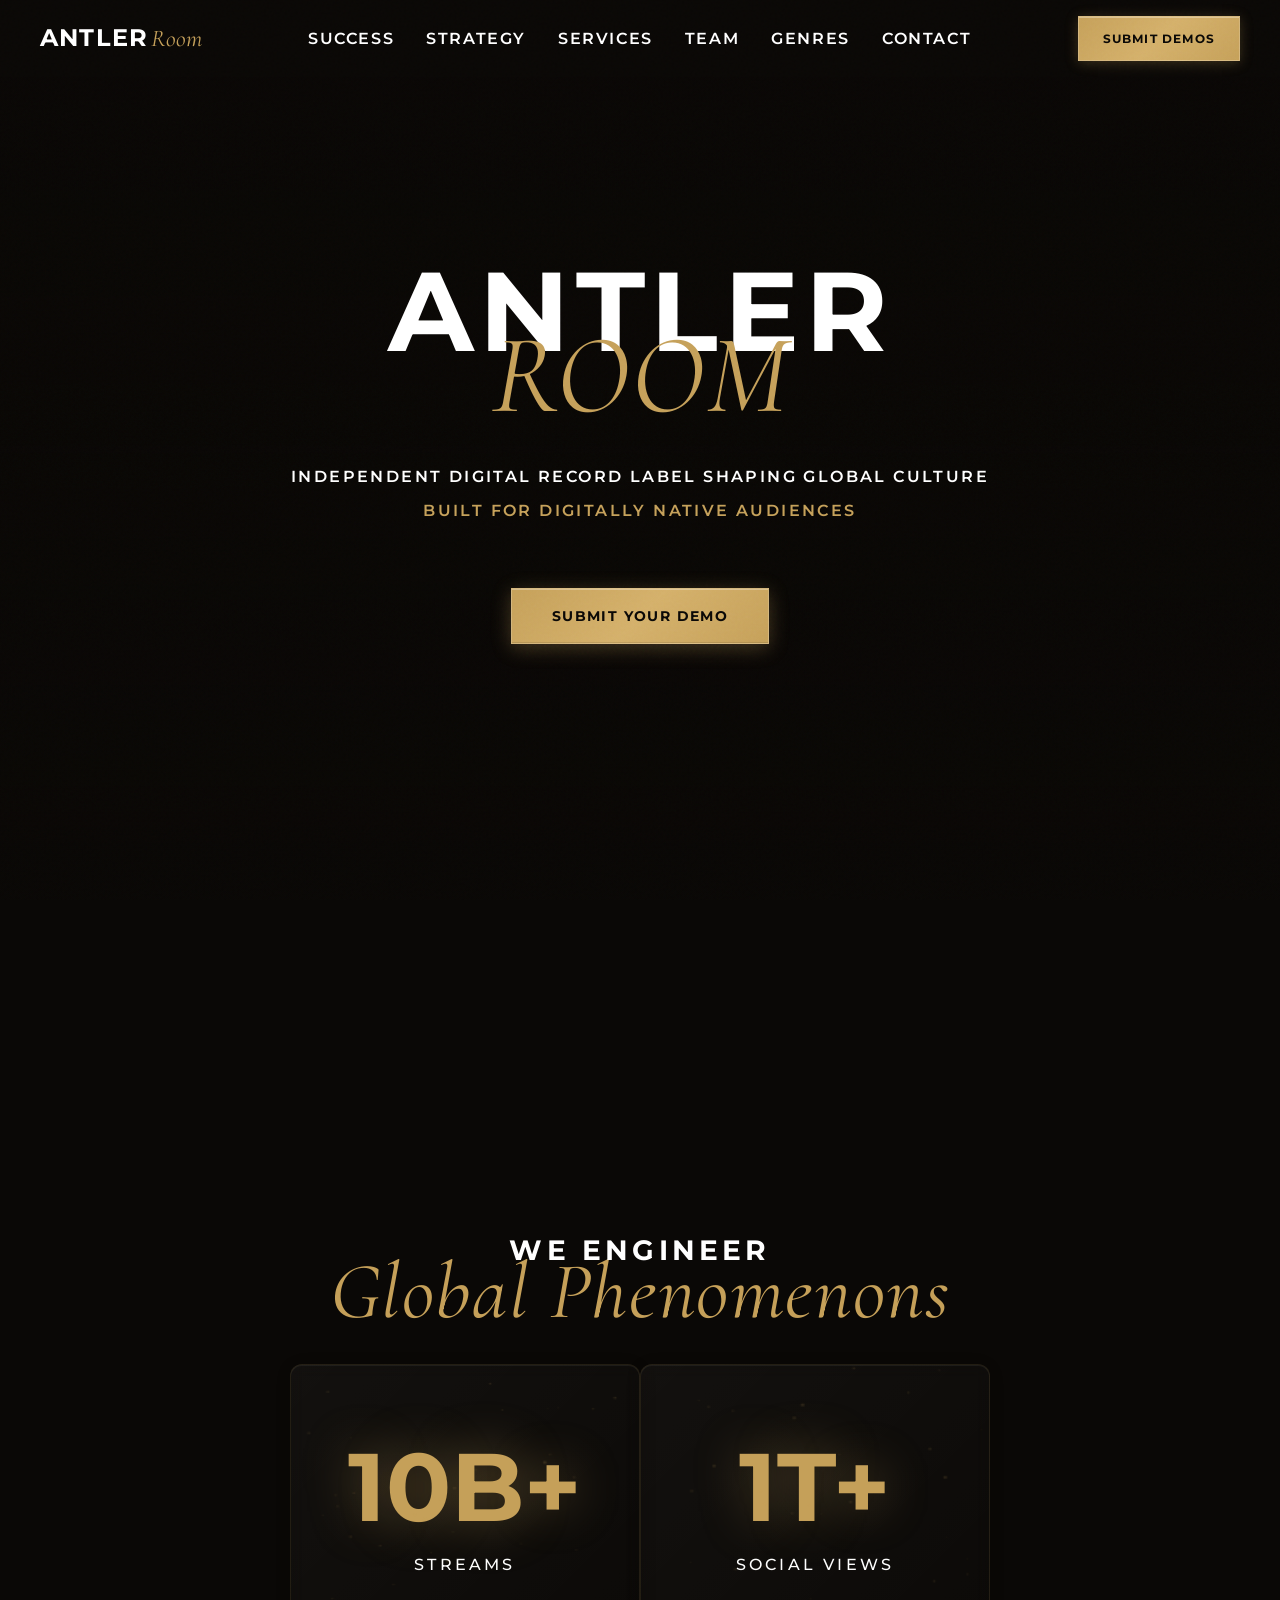
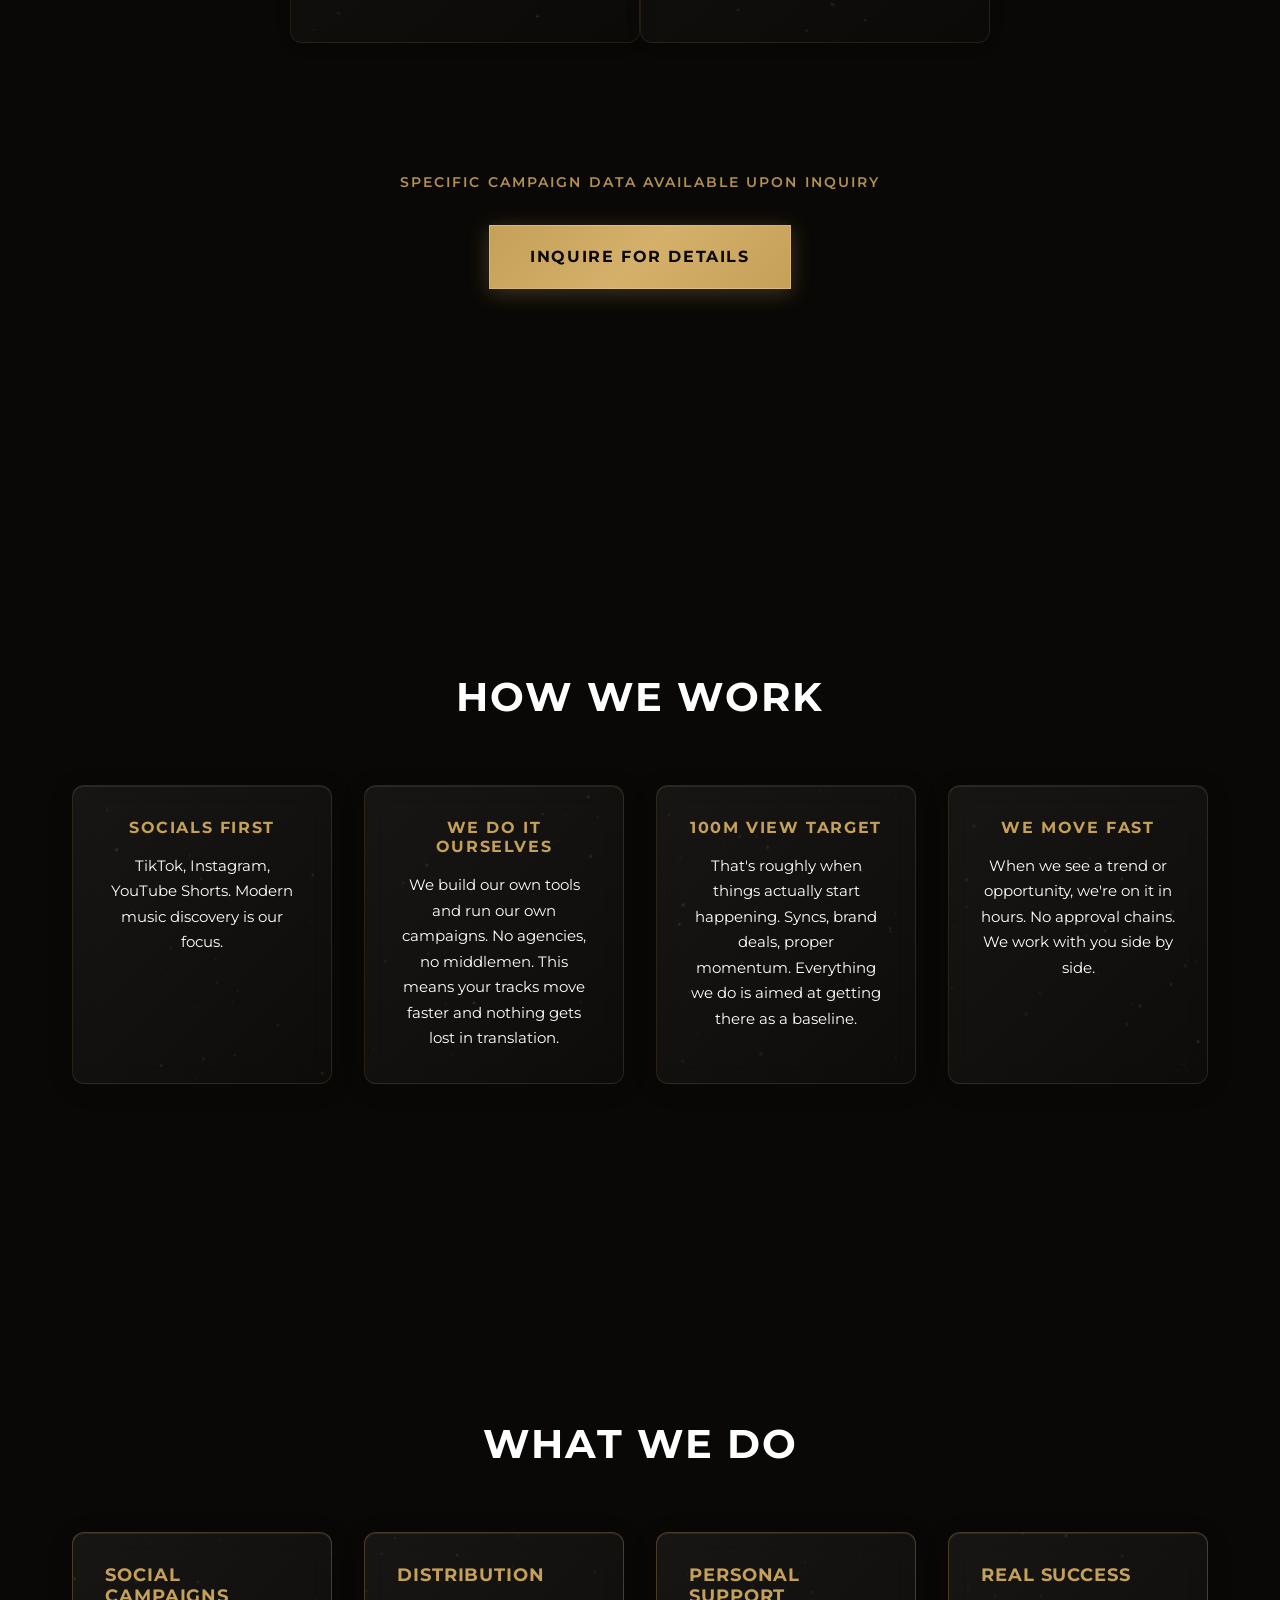
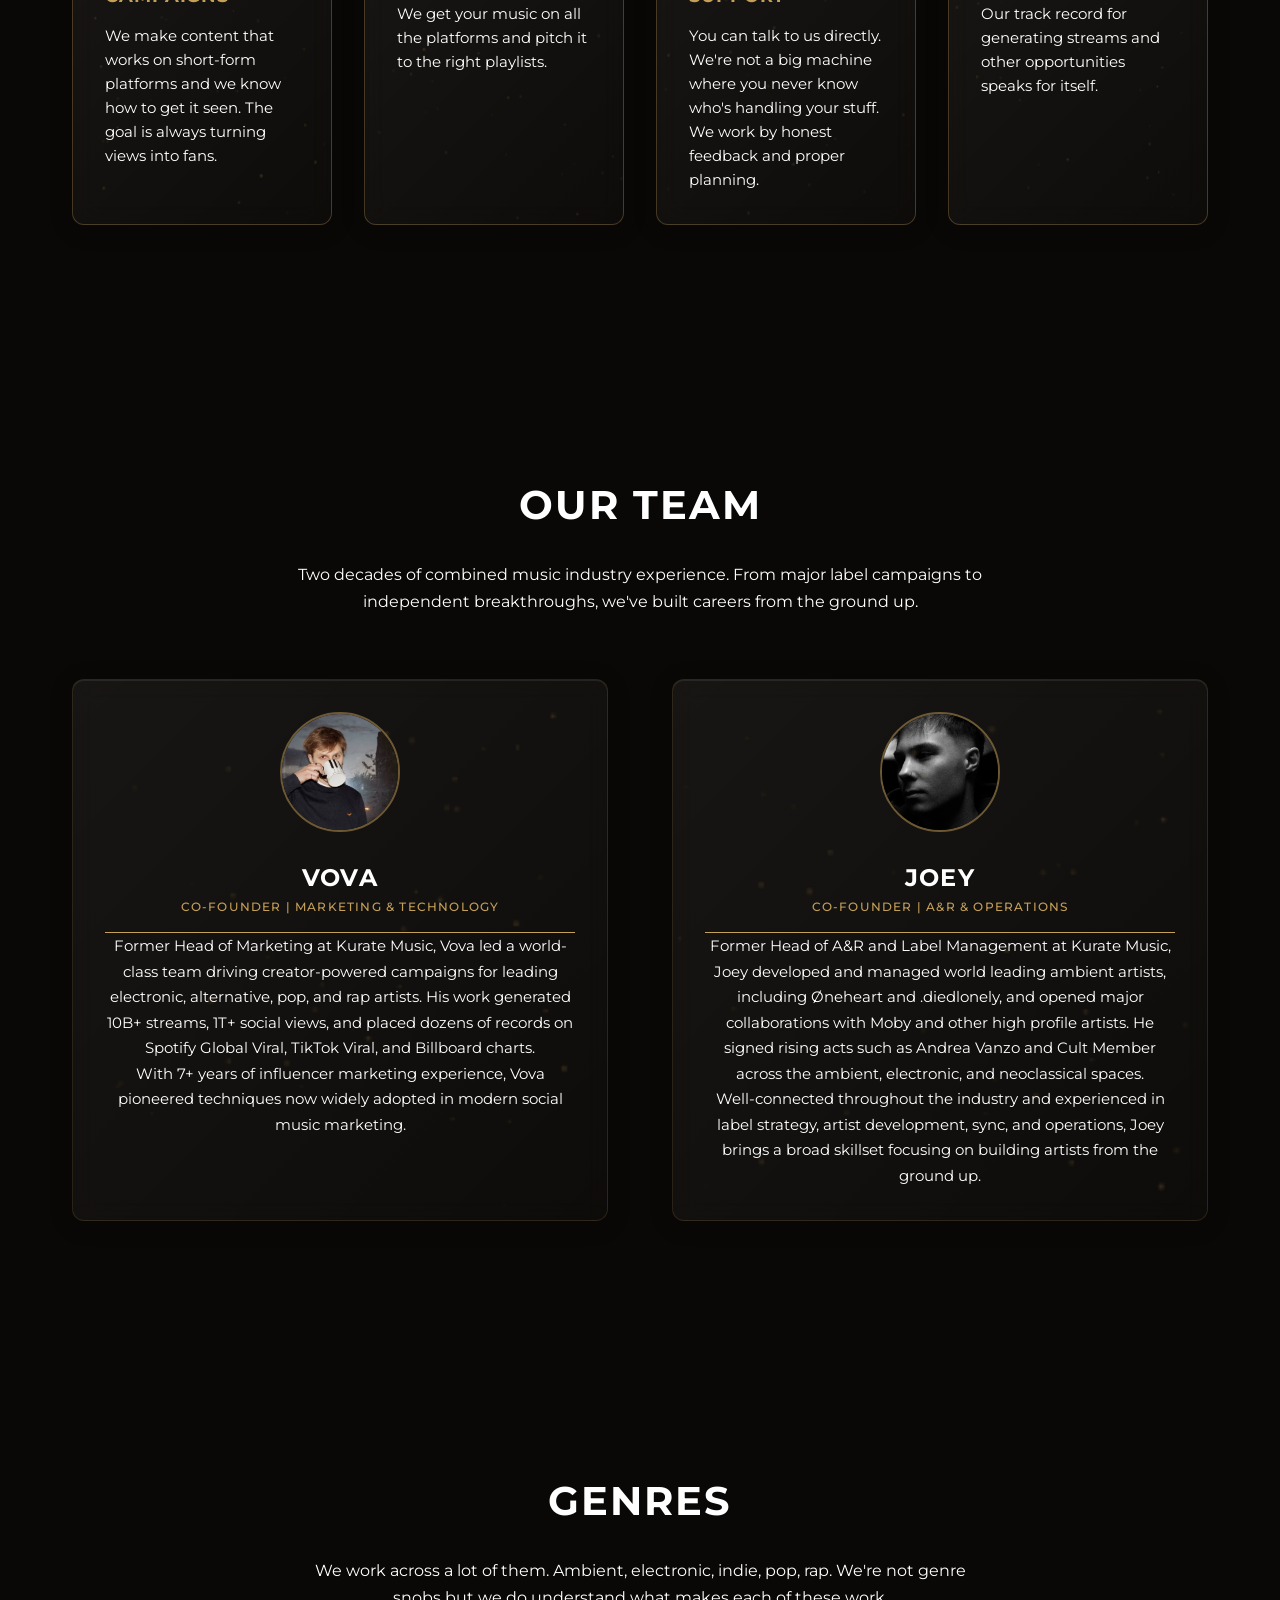
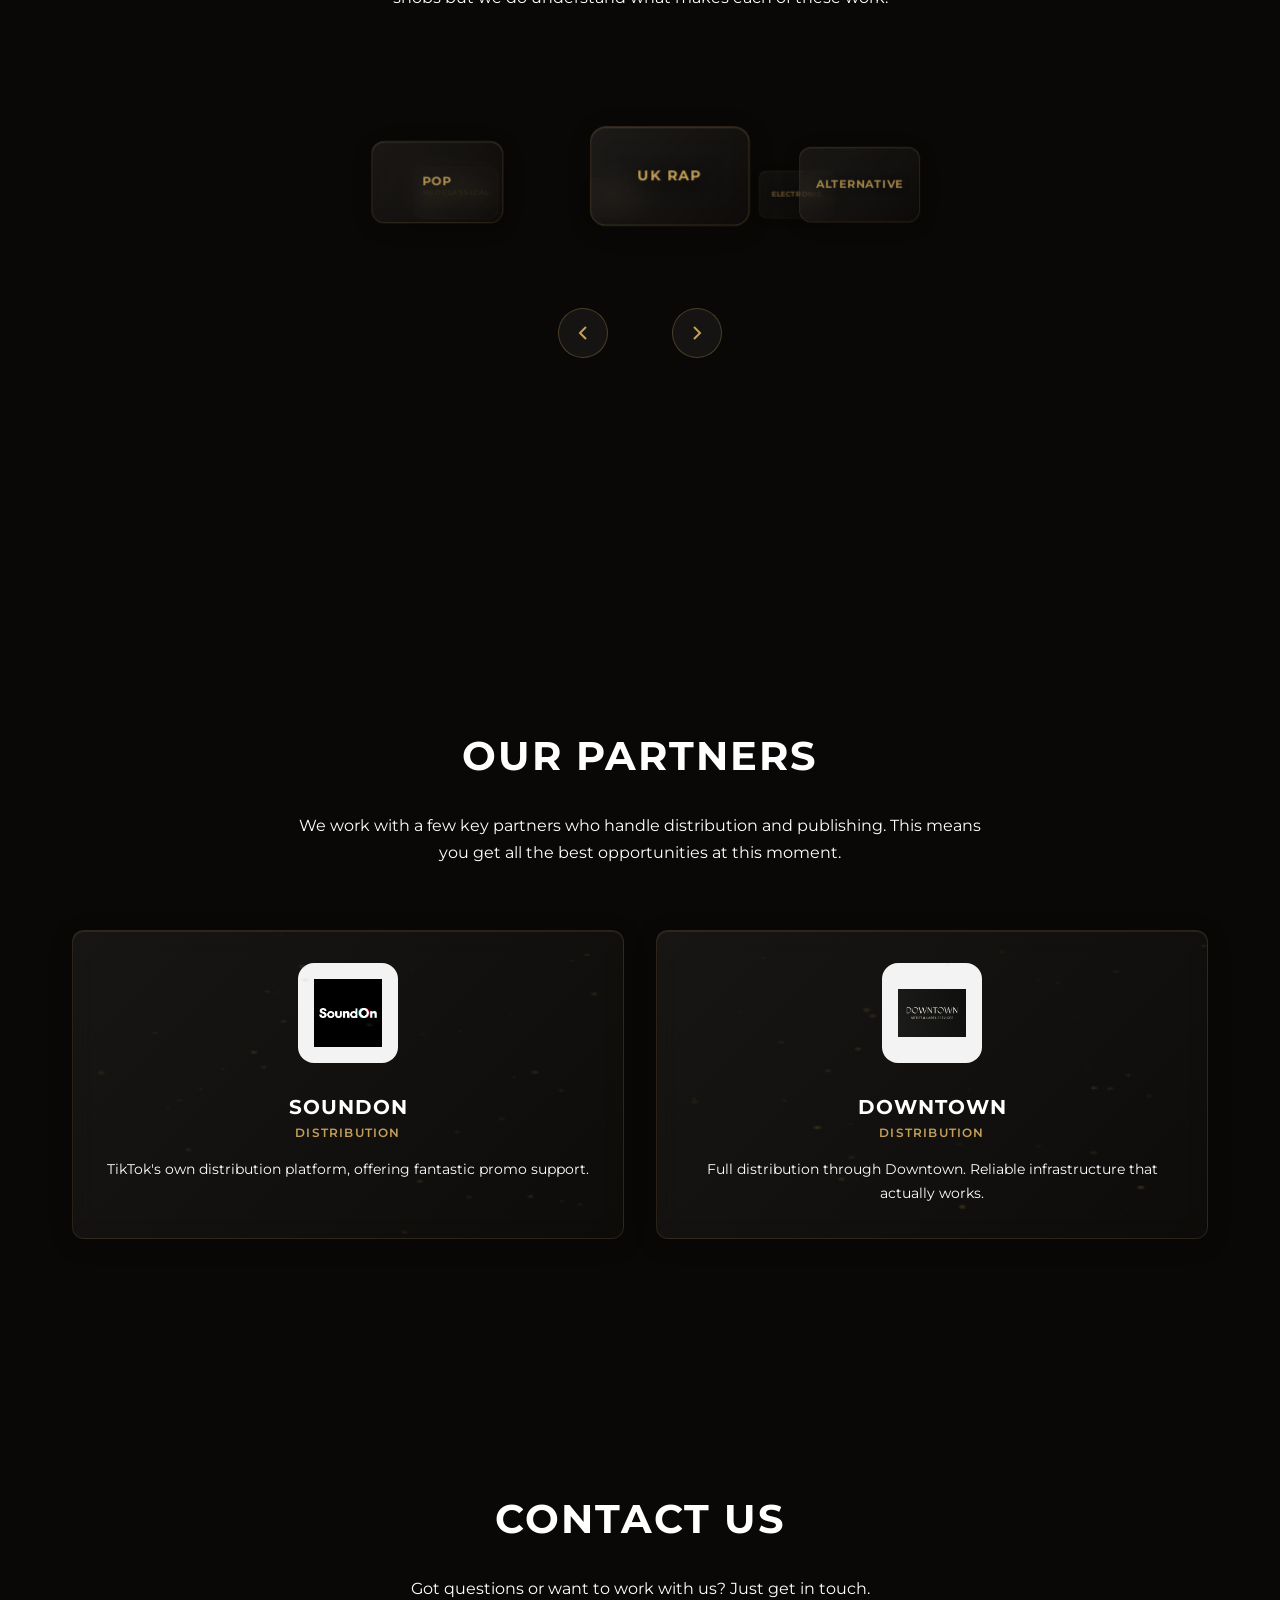
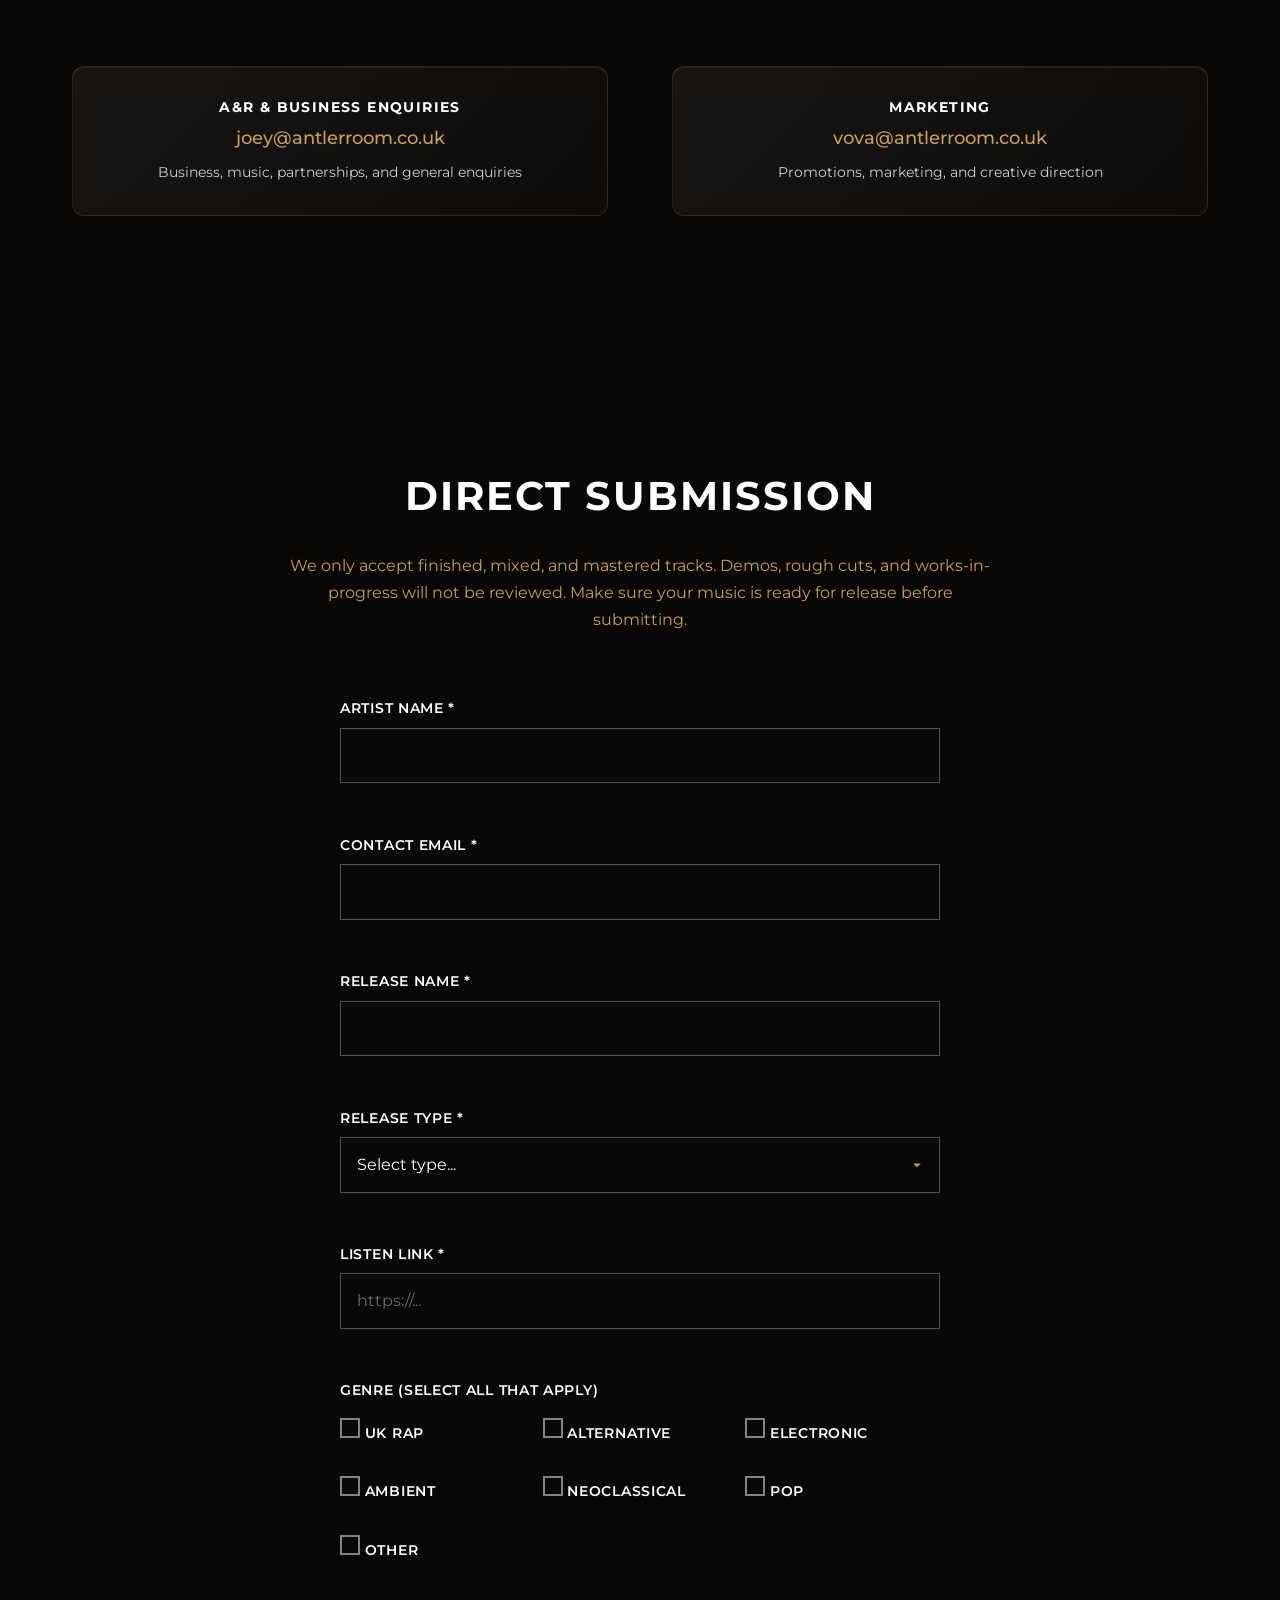
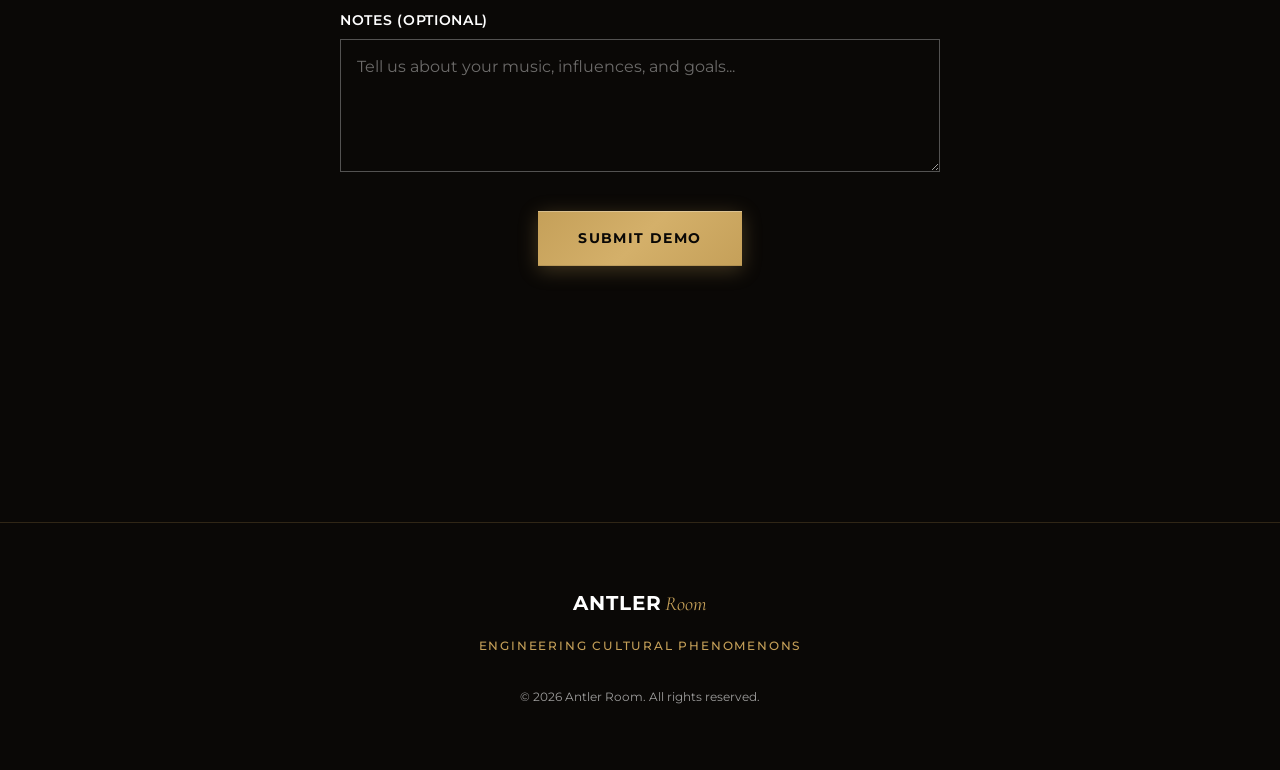
==== index.html @ 3c2b8d09 "fix: update email addresses from .com to .co.uk Co-Authored-By: Claude Opus 4.6 <noreply@anthropic.c" ====
<!DOCTYPE html>
<html lang="en">
<head>
  <meta charset="UTF-8">
  <meta name="viewport" content="width=device-width, initial-scale=1.0">
  <title>Antler Room | Independent Digital Record Label</title>

  <!-- SEO Meta Tags -->
  <meta name="description" content="Antler Room is an independent digital record label shaping global culture. Built for digitally native audiences with a focus on TikTok, Instagram, and YouTube Shorts.">
  <meta name="keywords" content="record label, music, digital label, independent label, TikTok music, Instagram music, music distribution, artist development, demo submission">
  <meta name="author" content="Antler Room">
  <meta name="robots" content="index, follow">

  <!-- Open Graph / Social Media -->
  <meta property="og:type" content="website">
  <meta property="og:url" content="https://antlerroom.co.uk/">
  <meta property="og:title" content="Antler Room | Independent Digital Record Label">
  <meta property="og:description" content="Independent digital record label shaping global culture. Built for digitally native audiences.">
  <meta property="og:image" content="https://antlerroom.co.uk/media/og-image.jpg">

  <!-- Twitter Card -->
  <meta name="twitter:card" content="summary_large_image">
  <meta name="twitter:url" content="https://antlerroom.co.uk/">
  <meta name="twitter:title" content="Antler Room | Independent Digital Record Label">
  <meta name="twitter:description" content="Independent digital record label shaping global culture. Built for digitally native audiences.">
  <meta name="twitter:image" content="https://antlerroom.co.uk/media/og-image.jpg">

  <!-- Favicon -->
  <link rel="icon" type="image/x-icon" href="/favicon.ico">
  <link rel="apple-touch-icon" sizes="180x180" href="/apple-touch-icon.png">

  <!-- Canonical URL -->
  <link rel="canonical" href="https://antlerroom.co.uk/">

  <!-- Google Fonts preconnect -->
  <link rel="preconnect" href="https://fonts.googleapis.com">
  <link rel="preconnect" href="https://fonts.gstatic.com" crossorigin>
  <link href="https://fonts.googleapis.com/css2?family=Cormorant+Garamond:ital,wght@0,400;1,400&family=Montserrat:wght@400;500;600;700&display=swap" rel="stylesheet">

  <!-- Stylesheet -->
  <link rel="stylesheet" href="css/styles.css">
</head>
<body>
  <nav class="nav">
    <div class="nav-container">
      <a href="#" class="logo">
        <span class="logo-antler">ANTLER</span>
        <span class="logo-room">Room</span>
      </a>

      <button
        class="nav-hamburger"
        popovertarget="mobile-menu"
        aria-label="Open navigation menu"
      >
        <span class="hamburger-line"></span>
        <span class="hamburger-line"></span>
        <span class="hamburger-line"></span>
      </button>

      <ul class="nav-links nav-links--desktop">
        <li><a href="#success">SUCCESS</a></li>
        <li><a href="#strategy">STRATEGY</a></li>
        <li><a href="#services">SERVICES</a></li>
        <li><a href="#team">TEAM</a></li>
        <li><a href="#genres">GENRES</a></li>
        <li><a href="#contact">CONTACT</a></li>
      </ul>

      <a href="#submit-demos" class="nav-cta nav-cta--desktop">SUBMIT DEMOS</a>
    </div>

    <nav id="mobile-menu" class="mobile-menu" popover>
      <button
        class="mobile-menu-close"
        popovertarget="mobile-menu"
        popovertargetaction="hide"
        aria-label="Close navigation menu"
      >
        <svg width="24" height="24" viewBox="0 0 24 24" fill="none" stroke="currentColor" stroke-width="2" aria-hidden="true">
          <line x1="18" y1="6" x2="6" y2="18"></line>
          <line x1="6" y1="6" x2="18" y2="18"></line>
        </svg>
      </button>
      <ul class="mobile-menu-links">
        <li><a href="#success">SUCCESS</a></li>
        <li><a href="#strategy">STRATEGY</a></li>
        <li><a href="#services">SERVICES</a></li>
        <li><a href="#team">TEAM</a></li>
        <li><a href="#genres">GENRES</a></li>
        <li><a href="#contact">CONTACT</a></li>
      </ul>
      <a href="#submit-demos" class="cta-button mobile-menu-cta">SUBMIT DEMOS</a>
    </nav>
  </nav>

  <header class="hero" id="hero">
    <div class="hero-video-container">
      <video class="hero-video" autoplay muted loop playsinline>
        <source src="media/Main Video.mp4" type="video/mp4">
      </video>
      <div class="hero-video-overlay"></div>
    </div>
    <div class="hero-content">
      <h1 class="hero-title">
        <span class="hero-title-antler">ANTLER</span>
        <span class="hero-title-room">Room</span>
      </h1>
      <p class="hero-subtitle">INDEPENDENT DIGITAL RECORD LABEL SHAPING GLOBAL CULTURE</p>
      <p class="hero-tagline">BUILT FOR DIGITALLY NATIVE AUDIENCES</p>
      <a href="#submit-demos" class="cta-button">SUBMIT YOUR DEMO</a>
    </div>
  </header>

  <div class="section-divider" aria-hidden="true">
    <svg class="sunburst" viewBox="0 0 200 100" preserveAspectRatio="xMidYMid slice">
      <defs>
        <linearGradient id="gold-fade-1" x1="50%" y1="0%" x2="50%" y2="100%">
          <stop offset="0%" stop-color="#C5A059" stop-opacity="0.8"/>
          <stop offset="100%" stop-color="#C5A059" stop-opacity="0"/>
        </linearGradient>
      </defs>
      <g transform="translate(100, 100)">
        <line x1="0" y1="0" x2="0" y2="-100" stroke="url(#gold-fade-1)" stroke-width="1" transform="rotate(0)"/>
        <line x1="0" y1="0" x2="0" y2="-100" stroke="url(#gold-fade-1)" stroke-width="1" transform="rotate(15)"/>
        <line x1="0" y1="0" x2="0" y2="-100" stroke="url(#gold-fade-1)" stroke-width="1" transform="rotate(30)"/>
        <line x1="0" y1="0" x2="0" y2="-100" stroke="url(#gold-fade-1)" stroke-width="1" transform="rotate(45)"/>
        <line x1="0" y1="0" x2="0" y2="-100" stroke="url(#gold-fade-1)" stroke-width="1" transform="rotate(60)"/>
        <line x1="0" y1="0" x2="0" y2="-100" stroke="url(#gold-fade-1)" stroke-width="1" transform="rotate(75)"/>
        <line x1="0" y1="0" x2="0" y2="-100" stroke="url(#gold-fade-1)" stroke-width="1" transform="rotate(90)"/>
        <line x1="0" y1="0" x2="0" y2="-100" stroke="url(#gold-fade-1)" stroke-width="1" transform="rotate(105)"/>
        <line x1="0" y1="0" x2="0" y2="-100" stroke="url(#gold-fade-1)" stroke-width="1" transform="rotate(120)"/>
        <line x1="0" y1="0" x2="0" y2="-100" stroke="url(#gold-fade-1)" stroke-width="1" transform="rotate(135)"/>
        <line x1="0" y1="0" x2="0" y2="-100" stroke="url(#gold-fade-1)" stroke-width="1" transform="rotate(150)"/>
        <line x1="0" y1="0" x2="0" y2="-100" stroke="url(#gold-fade-1)" stroke-width="1" transform="rotate(165)"/>
        <line x1="0" y1="0" x2="0" y2="-100" stroke="url(#gold-fade-1)" stroke-width="1" transform="rotate(180)"/>
      </g>
    </svg>
  </div>

  <main>
    <!-- Placeholder sections for smooth scroll targets -->
    <section id="success" class="section section--stats">
      <div class="container">
        <div class="stats-showcase">
          <h2 class="stats-headline">
            <span class="stats-headline-top">We Engineer</span>
            <span class="stats-headline-accent">Global Phenomenons</span>
          </h2>

          <div class="stats-row">
            <div class="stat-item stat-item--expandable">
              <span class="stat-number">
                <span class="stat-short">10B+</span>
                <span class="stat-full">10,000,000,000+</span>
              </span>
              <span class="stat-label">Streams</span>
            </div>
            <div class="stat-item stat-item--expandable">
              <span class="stat-number">
                <span class="stat-short">1T+</span>
                <span class="stat-full">1,000,000,000,000+</span>
              </span>
              <span class="stat-label">Social Views</span>
            </div>
          </div>

          <p class="stats-inquiry">SPECIFIC CAMPAIGN DATA AVAILABLE UPON INQUIRY</p>
          <a href="#contact" class="cta-button cta-button--prominent">INQUIRE FOR DETAILS</a>
        </div>
      </div>
    </section>

    <section id="strategy" class="section">
      <div class="container">
        <header class="section-header-group">
          <h2 class="section-header">HOW WE WORK</h2>
        </header>

        <div class="strategy-grid">
          <article class="strategy-pillar">
            <h3 class="pillar-title">SOCIALS FIRST</h3>
            <p class="pillar-description">TikTok, Instagram, YouTube Shorts. Modern music discovery is our focus.</p>
          </article>
          <article class="strategy-pillar">
            <h3 class="pillar-title">WE DO IT OURSELVES</h3>
            <p class="pillar-description">We build our own tools and run our own campaigns. No agencies, no middlemen. This means your tracks move faster and nothing gets lost in translation.</p>
          </article>
          <article class="strategy-pillar">
            <h3 class="pillar-title">100M VIEW TARGET</h3>
            <p class="pillar-description">That's roughly when things actually start happening. Syncs, brand deals, proper momentum. Everything we do is aimed at getting there as a baseline.</p>
          </article>
          <article class="strategy-pillar">
            <h3 class="pillar-title">WE MOVE FAST</h3>
            <p class="pillar-description">When we see a trend or opportunity, we're on it in hours. No approval chains. We work with you side by side.</p>
          </article>
        </div>
      </div>
    </section>

    <div class="section-divider" aria-hidden="true">
      <svg class="sunburst" viewBox="0 0 200 100" preserveAspectRatio="xMidYMid slice">
        <defs>
          <linearGradient id="gold-fade-2" x1="50%" y1="0%" x2="50%" y2="100%">
            <stop offset="0%" stop-color="#C5A059" stop-opacity="0.8"/>
            <stop offset="100%" stop-color="#C5A059" stop-opacity="0"/>
          </linearGradient>
        </defs>
        <g transform="translate(100, 100)">
          <line x1="0" y1="0" x2="0" y2="-100" stroke="url(#gold-fade-2)" stroke-width="1" transform="rotate(0)"/>
          <line x1="0" y1="0" x2="0" y2="-100" stroke="url(#gold-fade-2)" stroke-width="1" transform="rotate(15)"/>
          <line x1="0" y1="0" x2="0" y2="-100" stroke="url(#gold-fade-2)" stroke-width="1" transform="rotate(30)"/>
          <line x1="0" y1="0" x2="0" y2="-100" stroke="url(#gold-fade-2)" stroke-width="1" transform="rotate(45)"/>
          <line x1="0" y1="0" x2="0" y2="-100" stroke="url(#gold-fade-2)" stroke-width="1" transform="rotate(60)"/>
          <line x1="0" y1="0" x2="0" y2="-100" stroke="url(#gold-fade-2)" stroke-width="1" transform="rotate(75)"/>
          <line x1="0" y1="0" x2="0" y2="-100" stroke="url(#gold-fade-2)" stroke-width="1" transform="rotate(90)"/>
          <line x1="0" y1="0" x2="0" y2="-100" stroke="url(#gold-fade-2)" stroke-width="1" transform="rotate(105)"/>
          <line x1="0" y1="0" x2="0" y2="-100" stroke="url(#gold-fade-2)" stroke-width="1" transform="rotate(120)"/>
          <line x1="0" y1="0" x2="0" y2="-100" stroke="url(#gold-fade-2)" stroke-width="1" transform="rotate(135)"/>
          <line x1="0" y1="0" x2="0" y2="-100" stroke="url(#gold-fade-2)" stroke-width="1" transform="rotate(150)"/>
          <line x1="0" y1="0" x2="0" y2="-100" stroke="url(#gold-fade-2)" stroke-width="1" transform="rotate(165)"/>
          <line x1="0" y1="0" x2="0" y2="-100" stroke="url(#gold-fade-2)" stroke-width="1" transform="rotate(180)"/>
        </g>
      </svg>
    </div>

    <section id="services" class="section">
      <div class="container">
        <header class="section-header-group">
          <h2 class="section-header">WHAT WE DO</h2>
        </header>

        <div class="services-grid">
          <article class="service-card">
            <h3 class="service-title">SOCIAL CAMPAIGNS</h3>
            <p class="service-description">We make content that works on short-form platforms and we know how to get it seen. The goal is always turning views into fans.</p>
          </article>
          <article class="service-card">
            <h3 class="service-title">DISTRIBUTION</h3>
            <p class="service-description">We get your music on all the platforms and pitch it to the right playlists.</p>
          </article>
          <article class="service-card">
            <h3 class="service-title">PERSONAL SUPPORT</h3>
            <p class="service-description">You can talk to us directly. We're not a big machine where you never know who's handling your stuff. We work by honest feedback and proper planning.</p>
          </article>
          <article class="service-card">
            <h3 class="service-title">REAL SUCCESS</h3>
            <p class="service-description">Our track record for generating streams and other opportunities speaks for itself.</p>
          </article>
        </div>
      </div>
    </section>

    <section id="team" class="section">
      <div class="container">
        <header class="section-header-group">
          <h2 class="section-header">OUR TEAM</h2>
          <p class="section-subheader">Two decades of combined music industry experience. From major label campaigns to independent breakthroughs, we've built careers from the ground up.</p>
        </header>

        <div class="team-grid">
          <article class="team-card">
            <div class="team-card-photo">
              <img src="media/Vova.png" alt="Vova - Co-Founder" loading="lazy">
            </div>
            <header class="team-card-header">
              <h3 class="team-card-name">VOVA</h3>
              <p class="team-card-role">CO-FOUNDER | MARKETING & TECHNOLOGY</p>
            </header>
            <div class="team-card-bio">
              <p>Former Head of Marketing at Kurate Music, Vova led a world-class team driving creator-powered campaigns for leading electronic, alternative, pop, and rap artists. His work generated 10B+ streams, 1T+ social views, and placed dozens of records on Spotify Global Viral, TikTok Viral, and Billboard charts.</p>
              <p>With 7+ years of influencer marketing experience, Vova pioneered techniques now widely adopted in modern social music marketing.</p>
            </div>
          </article>
          <article class="team-card">
            <div class="team-card-photo">
              <img src="media/Joey.png" alt="Joey - Co-Founder" loading="lazy">
            </div>
            <header class="team-card-header">
              <h3 class="team-card-name">JOEY</h3>
              <p class="team-card-role">CO-FOUNDER | A&R & OPERATIONS</p>
            </header>
            <div class="team-card-bio">
              <p>Former Head of A&R and Label Management at Kurate Music, Joey developed and managed world leading ambient artists, including Øneheart and .diedlonely, and opened major collaborations with Moby and other high profile artists. He signed rising acts such as Andrea Vanzo and Cult Member across the ambient, electronic, and neoclassical spaces.</p>
              <p>Well-connected throughout the industry and experienced in label strategy, artist development, sync, and operations, Joey brings a broad skillset focusing on building artists from the ground up.</p>
            </div>
          </article>
        </div>
      </div>
    </section>

    <section id="genres" class="section">
      <div class="container">
        <header class="section-header-group">
          <h2 class="section-header">GENRES</h2>
          <p class="section-subheader">We work across a lot of them. Ambient, electronic, indie, pop, rap. We're not genre snobs but we do understand what makes each of these work.</p>
        </header>

        <div class="genre-carousel-container">
          <div class="genre-carousel" id="genre-carousel">
            <div class="genre-carousel-item" data-index="0">
              <span class="genre-carousel-text">UK RAP</span>
            </div>
            <div class="genre-carousel-item" data-index="1">
              <span class="genre-carousel-text">ALTERNATIVE</span>
            </div>
            <div class="genre-carousel-item" data-index="2">
              <span class="genre-carousel-text">ELECTRONIC</span>
            </div>
            <div class="genre-carousel-item" data-index="3">
              <span class="genre-carousel-text">AMBIENT</span>
            </div>
            <div class="genre-carousel-item" data-index="4">
              <span class="genre-carousel-text">NEOCLASSICAL</span>
            </div>
            <div class="genre-carousel-item" data-index="5">
              <span class="genre-carousel-text">POP</span>
            </div>
          </div>
          <div class="genre-carousel-controls">
            <button class="genre-carousel-btn genre-carousel-prev" aria-label="Previous genre">
              <svg width="24" height="24" viewBox="0 0 24 24" fill="none" stroke="currentColor" stroke-width="2">
                <polyline points="15 18 9 12 15 6"></polyline>
              </svg>
            </button>
            <button class="genre-carousel-btn genre-carousel-next" aria-label="Next genre">
              <svg width="24" height="24" viewBox="0 0 24 24" fill="none" stroke="currentColor" stroke-width="2">
                <polyline points="9 18 15 12 9 6"></polyline>
              </svg>
            </button>
          </div>
        </div>
      </div>
    </section>

    <div class="section-divider" aria-hidden="true">
      <svg class="sunburst" viewBox="0 0 200 100" preserveAspectRatio="xMidYMid slice">
        <defs>
          <linearGradient id="gold-fade-3" x1="50%" y1="0%" x2="50%" y2="100%">
            <stop offset="0%" stop-color="#C5A059" stop-opacity="0.8"/>
            <stop offset="100%" stop-color="#C5A059" stop-opacity="0"/>
          </linearGradient>
        </defs>
        <g transform="translate(100, 100)">
          <line x1="0" y1="0" x2="0" y2="-100" stroke="url(#gold-fade-3)" stroke-width="1" transform="rotate(0)"/>
          <line x1="0" y1="0" x2="0" y2="-100" stroke="url(#gold-fade-3)" stroke-width="1" transform="rotate(15)"/>
          <line x1="0" y1="0" x2="0" y2="-100" stroke="url(#gold-fade-3)" stroke-width="1" transform="rotate(30)"/>
          <line x1="0" y1="0" x2="0" y2="-100" stroke="url(#gold-fade-3)" stroke-width="1" transform="rotate(45)"/>
          <line x1="0" y1="0" x2="0" y2="-100" stroke="url(#gold-fade-3)" stroke-width="1" transform="rotate(60)"/>
          <line x1="0" y1="0" x2="0" y2="-100" stroke="url(#gold-fade-3)" stroke-width="1" transform="rotate(75)"/>
          <line x1="0" y1="0" x2="0" y2="-100" stroke="url(#gold-fade-3)" stroke-width="1" transform="rotate(90)"/>
          <line x1="0" y1="0" x2="0" y2="-100" stroke="url(#gold-fade-3)" stroke-width="1" transform="rotate(105)"/>
          <line x1="0" y1="0" x2="0" y2="-100" stroke="url(#gold-fade-3)" stroke-width="1" transform="rotate(120)"/>
          <line x1="0" y1="0" x2="0" y2="-100" stroke="url(#gold-fade-3)" stroke-width="1" transform="rotate(135)"/>
          <line x1="0" y1="0" x2="0" y2="-100" stroke="url(#gold-fade-3)" stroke-width="1" transform="rotate(150)"/>
          <line x1="0" y1="0" x2="0" y2="-100" stroke="url(#gold-fade-3)" stroke-width="1" transform="rotate(165)"/>
          <line x1="0" y1="0" x2="0" y2="-100" stroke="url(#gold-fade-3)" stroke-width="1" transform="rotate(180)"/>
        </g>
      </svg>
    </div>

    <section id="partners" class="section">
      <div class="container">
        <header class="section-header-group">
          <h2 class="section-header">OUR PARTNERS</h2>
          <p class="section-subheader">We work with a few key partners who handle distribution and publishing. This means you get all the best opportunities at this moment.</p>
        </header>

        <div class="partners-grid">
          <article class="partner-card">
            <div class="partner-logo">
              <img src="media/SoundOn.png" alt="SoundOn logo" loading="lazy">
            </div>
            <h3 class="partner-name">SOUNDON</h3>
            <p class="partner-description">Distribution</p>
            <p class="partner-detail">TikTok's own distribution platform, offering fantastic promo support.</p>
          </article>
          <article class="partner-card">
            <div class="partner-logo">
              <img src="media/Downtown.png" alt="Downtown logo" loading="lazy">
            </div>
            <h3 class="partner-name">DOWNTOWN</h3>
            <p class="partner-description">Distribution</p>
            <p class="partner-detail">Full distribution through Downtown. Reliable infrastructure that actually works.</p>
          </article>
        </div>
      </div>
    </section>

    <section id="contact" class="section">
      <div class="container">
        <header class="section-header-group">
          <h2 class="section-header">CONTACT US</h2>
          <p class="section-subheader">Got questions or want to work with us? Just get in touch.</p>
        </header>

        <div class="contact-email-group">
          <div class="contact-item">
            <h3 class="contact-role">A&R & BUSINESS ENQUIRIES</h3>
            <a href="mailto:joey@antlerroom.co.uk" class="contact-email">joey@antlerroom.co.uk</a>
            <p class="contact-description">Business, music, partnerships, and general enquiries</p>
          </div>
          <div class="contact-item">
            <h3 class="contact-role">MARKETING</h3>
            <a href="mailto:vova@antlerroom.co.uk" class="contact-email">vova@antlerroom.co.uk</a>
            <p class="contact-description">Promotions, marketing, and creative direction</p>
          </div>
        </div>
      </div>
    </section>

    <section id="submit-demos" class="section">
      <div class="container">
        <header class="section-header-group">
          <h2 class="section-header">DIRECT SUBMISSION</h2>
          <p class="section-subheader section-warning">We only accept finished, mixed, and mastered tracks. Demos, rough cuts, and works-in-progress will not be reviewed. Make sure your music is ready for release before submitting.</p>
        </header>

        <form class="demo-form" novalidate>
          <div class="form-group">
            <label for="artist-name">Artist Name *</label>
            <input type="text" id="artist-name" name="artist-name" required>
            <span class="form-error" aria-live="polite"></span>
          </div>

          <!-- Honeypot field - hidden from users, catches bots -->
          <div class="form-group" style="position: absolute; left: -9999px; opacity: 0; pointer-events: none;" aria-hidden="true">
            <label for="website">Website</label>
            <input type="text" id="website" name="website" tabindex="-1" autocomplete="off">
          </div>

          <div class="form-group">
            <label for="email">Contact Email *</label>
            <input type="email" id="email" name="email" required>
            <span class="form-error" aria-live="polite"></span>
          </div>

          <div class="form-group">
            <label for="release-name">Release Name *</label>
            <input type="text" id="release-name" name="release-name" required>
            <span class="form-error" aria-live="polite"></span>
          </div>

          <div class="form-group">
            <label for="release-type">Release Type *</label>
            <select id="release-type" name="release-type" required>
              <option value="">Select type...</option>
              <option value="single">Single</option>
              <option value="ep">EP</option>
              <option value="album">Album</option>
            </select>
            <span class="form-error" aria-live="polite"></span>
          </div>

          <div class="form-group">
            <label for="listen-link">Listen Link *</label>
            <input type="url" id="listen-link" name="listen-link" required placeholder="https://...">
            <span class="form-error" aria-live="polite"></span>
          </div>

          <fieldset class="form-group form-group-fieldset">
            <legend>Genre (select all that apply)</legend>
            <div class="checkbox-group">
              <label class="checkbox-label">
                <input type="checkbox" name="genre" value="uk-rap">
                <span class="checkbox-custom"></span>
                UK Rap
              </label>
              <label class="checkbox-label">
                <input type="checkbox" name="genre" value="alternative">
                <span class="checkbox-custom"></span>
                Alternative
              </label>
              <label class="checkbox-label">
                <input type="checkbox" name="genre" value="electronic">
                <span class="checkbox-custom"></span>
                Electronic
              </label>
              <label class="checkbox-label">
                <input type="checkbox" name="genre" value="ambient">
                <span class="checkbox-custom"></span>
                Ambient
              </label>
              <label class="checkbox-label">
                <input type="checkbox" name="genre" value="neoclassical">
                <span class="checkbox-custom"></span>
                Neoclassical
              </label>
              <label class="checkbox-label">
                <input type="checkbox" name="genre" value="pop">
                <span class="checkbox-custom"></span>
                Pop
              </label>
              <label class="checkbox-label">
                <input type="checkbox" name="genre" value="other" id="genre-other-checkbox">
                <span class="checkbox-custom"></span>
                Other
              </label>
            </div>
            <div class="genre-other-input" id="genre-other-container" style="display: none;">
              <input type="text" id="genre-other" name="genre-other" placeholder="Enter your genre(s)...">
            </div>
          </fieldset>

          <div class="form-group">
            <label for="notes">Notes (optional)</label>
            <textarea id="notes" name="notes" rows="4" placeholder="Tell us about your music, influences, and goals..."></textarea>
          </div>

          <button type="submit" class="cta-button form-submit">SUBMIT DEMO</button>
        </form>
      </div>
    </section>
  </main>

  <footer class="footer">
    <div class="stars-container" aria-hidden="true">
      <svg class="star star--1" viewBox="0 0 24 24" fill="currentColor">
        <path d="M12 2L15.09 8.26L22 9.27L17 14.14L18.18 21.02L12 17.77L5.82 21.02L7 14.14L2 9.27L8.91 8.26L12 2Z"/>
      </svg>
      <svg class="star star--2" viewBox="0 0 24 24" fill="currentColor">
        <path d="M12 2L15.09 8.26L22 9.27L17 14.14L18.18 21.02L12 17.77L5.82 21.02L7 14.14L2 9.27L8.91 8.26L12 2Z"/>
      </svg>
      <svg class="star star--3" viewBox="0 0 24 24" fill="currentColor">
        <path d="M12 2L15.09 8.26L22 9.27L17 14.14L18.18 21.02L12 17.77L5.82 21.02L7 14.14L2 9.27L8.91 8.26L12 2Z"/>
      </svg>
      <svg class="star star--4" viewBox="0 0 24 24" fill="currentColor">
        <path d="M12 2L15.09 8.26L22 9.27L17 14.14L18.18 21.02L12 17.77L5.82 21.02L7 14.14L2 9.27L8.91 8.26L12 2Z"/>
      </svg>
      <svg class="star star--5" viewBox="0 0 24 24" fill="currentColor">
        <path d="M12 2L15.09 8.26L22 9.27L17 14.14L18.18 21.02L12 17.77L5.82 21.02L7 14.14L2 9.27L8.91 8.26L12 2Z"/>
      </svg>
    </div>
    <div class="container">
      <div class="footer-content">
        <a href="#hero" class="footer-logo">
          <span class="logo-antler">ANTLER</span>
          <span class="logo-room">Room</span>
        </a>
        <p class="footer-tagline">ENGINEERING CULTURAL PHENOMENONS</p>
        <p class="footer-copyright">&copy; 2026 Antler Room. All rights reserved.</p>
      </div>
    </div>
  </footer>

  <!-- Grain texture overlay -->
  <div class="grain-overlay" aria-hidden="true"></div>

  <script src="js/main.js" defer></script>
</body>
</html>
---- css/styles.css ----
/* =================================
   1. CSS RESET
   ================================= */

*, *::before, *::after {
  box-sizing: border-box;
  margin: 0;
  padding: 0;
}

html {
  scroll-behavior: smooth;
  scroll-padding-top: 80px;
}

body {
  min-height: 100vh;
  line-height: 1.6;
  -webkit-font-smoothing: antialiased;
}

img, picture, video, canvas, svg {
  display: block;
  max-width: 100%;
}

input, button, textarea, select {
  font: inherit;
}

a {
  color: inherit;
  text-decoration: none;
}

ul, ol {
  list-style: none;
}

/* =================================
   2. CSS CUSTOM PROPERTIES
   ================================= */

:root {
  /* Core Brand Colors */
  --color-bg: #0A0806;
  --color-white: #FFFFFF;
  --color-gold: #C5A059;

  /* Semantic Color Aliases */
  --color-text-primary: var(--color-white);
  --color-text-accent: var(--color-gold);
  --color-surface: var(--color-bg);
  --color-cta-bg: var(--color-gold);
  --color-cta-text: var(--color-bg);

  /* Error States */
  --color-error: #e74c3c;
  --color-error-bg: rgba(231, 76, 60, 0.05);

  /* Typography */
  --font-sans: 'Montserrat', sans-serif;
  --font-serif: 'Cormorant Garamond', serif;

  /* Font Weights */
  --font-weight-regular: 400;
  --font-weight-medium: 500;
  --font-weight-semibold: 600;
  --font-weight-bold: 700;

  /* Spacing Scale */
  --space-xs: 0.25rem;
  --space-sm: 0.5rem;
  --space-md: 1rem;
  --space-lg: 2rem;
  --space-xl: 4rem;
  --space-2xl: 8rem;

  /* Layout */
  --nav-height: 80px;
  --max-width: 1200px;

  /* Visual Effects */
  --grain-opacity: 0.15;
}

/* =================================
   3. BASE STYLES
   ================================= */

body {
  background-color: var(--color-bg);
  color: var(--color-text-primary);
  font-family: var(--font-sans);
  font-weight: var(--font-weight-regular);
  position: relative;
}

/* Animated background grain canvas */
.bg-grain-canvas {
  position: fixed;
  top: 0;
  left: 0;
  width: 100%;
  height: 100%;
  pointer-events: none;
  z-index: -1;
  opacity: 0.4;
}

/* =================================
   4. TYPOGRAPHY
   ================================= */

h1, h2, h3, h4, h5, h6 {
  font-family: var(--font-sans);
  font-weight: var(--font-weight-bold);
  text-transform: uppercase;
  letter-spacing: 0.05em;
  line-height: 1.2;
}

/* =================================
   5. UTILITY CLASSES
   ================================= */

.container {
  width: 100%;
  max-width: var(--max-width);
  margin: 0 auto;
  padding: 0 var(--space-lg);
}

.sr-only {
  position: absolute;
  width: 1px;
  height: 1px;
  padding: 0;
  margin: -1px;
  overflow: hidden;
  clip: rect(0, 0, 0, 0);
  white-space: nowrap;
  border: 0;
}

/* =================================
   6. NAVIGATION
   ================================= */

.nav {
  position: fixed;
  top: 0;
  left: 0;
  right: 0;
  z-index: 1000;
  background-color: var(--color-bg);
  padding: var(--space-md) var(--space-lg);
}

.nav-container {
  max-width: var(--max-width);
  margin: 0 auto;
  display: flex;
  align-items: center;
  justify-content: space-between;
}

/* Logo */
.logo {
  display: inline-flex;
  align-items: baseline;
  gap: 0.15em;
}

.logo-antler {
  font-family: var(--font-sans);
  font-weight: var(--font-weight-bold);
  font-size: 1.5rem;
  text-transform: uppercase;
  letter-spacing: 0.05em;
  color: var(--color-white);
}

.logo-room {
  font-family: var(--font-serif);
  font-style: italic;
  font-weight: var(--font-weight-regular);
  font-size: 1.5rem;
  color: var(--color-gold);
}

/* Nav Links */
.nav-links {
  display: flex;
  gap: var(--space-lg);
}

.nav-links a {
  font-family: var(--font-sans);
  font-weight: var(--font-weight-semibold);
  font-size: 1rem;
  text-transform: uppercase;
  letter-spacing: 0.1em;
  color: var(--color-white);
  transition: color 0.2s ease;
}

.nav-links a:hover {
  color: var(--color-gold);
}

.nav-links a:focus {
  outline: 2px solid var(--color-gold);
  outline-offset: 4px;
}

/* Nav CTA */
.nav-cta {
  display: inline-block;
  position: relative;
  background: linear-gradient(
    135deg,
    var(--color-gold) 0%,
    #D4B06A 50%,
    var(--color-gold) 100%
  );
  color: var(--color-cta-text);
  font-family: var(--font-sans);
  font-weight: var(--font-weight-bold);
  font-size: 0.75rem;
  text-transform: uppercase;
  letter-spacing: 0.1em;
  padding: 0.75rem 1.5rem;
  border: 1px solid rgba(255, 255, 255, 0.2);
  box-shadow:
    0 2px 12px rgba(197, 160, 89, 0.25),
    inset 0 1px 0 rgba(255, 255, 255, 0.3);
  transition: all 0.3s ease;
  overflow: hidden;
}

.nav-cta::before {
  content: '';
  position: absolute;
  top: 0;
  left: -100%;
  width: 100%;
  height: 100%;
  background: linear-gradient(
    90deg,
    transparent,
    rgba(255, 255, 255, 0.3),
    transparent
  );
  transition: left 0.5s ease;
}

.nav-cta:hover {
  transform: translateY(-1px);
  box-shadow:
    0 4px 20px rgba(197, 160, 89, 0.4),
    inset 0 1px 0 rgba(255, 255, 255, 0.4);
}

.nav-cta:hover::before {
  left: 100%;
}

.nav-cta:focus {
  outline: 2px solid var(--color-gold);
  outline-offset: 4px;
}

/* =================================
   6A. MOBILE NAVIGATION
   ================================= */

/* Hamburger button - hidden on desktop */
.nav-hamburger {
  display: none;
  flex-direction: column;
  justify-content: center;
  gap: 5px;
  width: 44px;
  height: 44px;
  padding: 10px;
  background: transparent;
  border: none;
  cursor: pointer;
}

.hamburger-line {
  display: block;
  width: 24px;
  height: 2px;
  background-color: var(--color-white);
  transition: transform 0.3s ease, opacity 0.3s ease;
}

/* Mobile menu popover */
.mobile-menu {
  position: fixed;
  inset: 0;
  width: 100%;
  height: 100%;
  max-width: 100%;
  max-height: 100%;
  background-color: var(--color-bg);
  border: none;
  padding: var(--space-xl) var(--space-lg);
  display: flex;
  flex-direction: column;
  opacity: 0;
  transform: translateX(100%);
  transition: opacity 0.3s ease, transform 0.3s ease, display 0.3s ease allow-discrete;
}

.mobile-menu:popover-open {
  opacity: 1;
  transform: translateX(0);
}

@starting-style {
  .mobile-menu:popover-open {
    opacity: 0;
    transform: translateX(100%);
  }
}

.mobile-menu::backdrop {
  background-color: rgba(0, 0, 0, 0.5);
  opacity: 0;
  transition: opacity 0.3s ease;
}

.mobile-menu:popover-open::backdrop {
  opacity: 1;
}

/* Close button */
.mobile-menu-close {
  align-self: flex-end;
  width: 44px;
  height: 44px;
  background: transparent;
  border: none;
  cursor: pointer;
  margin-bottom: var(--space-xl);
  color: var(--color-white);
}

.mobile-menu-close:focus {
  outline: 2px solid var(--color-gold);
  outline-offset: 2px;
}

/* Mobile menu links */
.mobile-menu-links {
  display: flex;
  flex-direction: column;
  gap: var(--space-md);
  flex: 1;
}

.mobile-menu-links a {
  display: block;
  font-family: var(--font-sans);
  font-weight: var(--font-weight-semibold);
  font-size: 1.25rem;
  text-transform: uppercase;
  letter-spacing: 0.1em;
  color: var(--color-white);
  padding: var(--space-sm) 0;
  min-height: 44px;
}

.mobile-menu-links a:hover,
.mobile-menu-links a:focus {
  color: var(--color-gold);
}

.mobile-menu-links a:focus {
  outline: 2px solid var(--color-gold);
  outline-offset: 4px;
}

.mobile-menu-cta {
  margin-top: auto;
  text-align: center;
  min-height: 44px;
}

/* =================================
   7. HERO SECTION
   ================================= */

.hero {
  position: relative;
  min-height: 100vh;
  display: flex;
  align-items: center;
  justify-content: center;
  text-align: center;
  padding: var(--nav-height) var(--space-lg) var(--space-xl);
  overflow: hidden;
}

/* Video Background */
.hero-video-container {
  position: absolute;
  inset: 0;
  z-index: -1;
}

.hero-video {
  width: 100%;
  height: 100%;
  object-fit: cover;
  opacity: 0.25;
  filter: grayscale(70%) contrast(1.3) brightness(0.6) blur(1px);
}

.hero-video-overlay {
  position: absolute;
  inset: 0;
  background: linear-gradient(
    to bottom,
    rgba(10, 8, 6, 0.8) 0%,
    rgba(10, 8, 6, 0.6) 50%,
    rgba(10, 8, 6, 0.95) 100%
  );
}

.hero-content {
  max-width: 800px;
}

.hero-title {
  display: flex;
  flex-direction: column;
  align-items: center;
  justify-content: center;
  gap: 0;
  margin-bottom: var(--space-lg);
  position: relative;
}

.hero-title-antler {
  font-family: var(--font-sans);
  font-weight: var(--font-weight-bold);
  font-size: clamp(3.5rem, 12vw, 7rem);
  text-transform: uppercase;
  letter-spacing: 0.05em;
  color: var(--color-white);
  position: relative;
  z-index: 1;
  line-height: 0.85;
}

.hero-title-room {
  font-family: var(--font-serif);
  font-style: italic;
  font-weight: var(--font-weight-regular);
  font-size: clamp(3.5rem, 12vw, 7rem);
  color: var(--color-gold);
  position: relative;
  z-index: 2;
  margin-top: -0.35em;
  line-height: 1;
}

.hero-subtitle {
  font-family: var(--font-sans);
  font-weight: var(--font-weight-semibold);
  font-size: clamp(0.75rem, 1.5vw, 1rem);
  text-transform: uppercase;
  letter-spacing: 0.15em;
  color: var(--color-white);
  margin-bottom: var(--space-sm);
}

.hero-tagline {
  font-family: var(--font-sans);
  font-weight: var(--font-weight-semibold);
  font-size: clamp(0.75rem, 1.5vw, 1rem);
  text-transform: uppercase;
  letter-spacing: 0.15em;
  color: var(--color-gold);
  margin-bottom: var(--space-xl);
}

/* =================================
   8. CTA BUTTON
   ================================= */

.cta-button {
  display: inline-block;
  position: relative;
  background: linear-gradient(
    135deg,
    var(--color-gold) 0%,
    #D4B06A 50%,
    var(--color-gold) 100%
  );
  color: var(--color-cta-text);
  font-family: var(--font-sans);
  font-weight: var(--font-weight-bold);
  font-size: 0.875rem;
  text-transform: uppercase;
  letter-spacing: 0.1em;
  padding: 1rem 2.5rem;
  border: 1px solid rgba(255, 255, 255, 0.2);
  box-shadow:
    0 4px 20px rgba(197, 160, 89, 0.3),
    inset 0 1px 0 rgba(255, 255, 255, 0.3),
    inset 0 -1px 0 rgba(0, 0, 0, 0.1);
  transition: all 0.3s ease;
  overflow: hidden;
}

.cta-button::before {
  content: '';
  position: absolute;
  top: 0;
  left: -100%;
  width: 100%;
  height: 100%;
  background: linear-gradient(
    90deg,
    transparent,
    rgba(255, 255, 255, 0.3),
    transparent
  );
  transition: left 0.5s ease;
}

.cta-button:hover {
  transform: translateY(-2px);
  box-shadow:
    0 8px 30px rgba(197, 160, 89, 0.5),
    inset 0 1px 0 rgba(255, 255, 255, 0.4),
    inset 0 -1px 0 rgba(0, 0, 0, 0.1);
}

.cta-button:hover::before {
  left: 100%;
}

.cta-button:active {
  transform: translateY(0);
  box-shadow:
    0 2px 10px rgba(197, 160, 89, 0.3),
    inset 0 1px 0 rgba(255, 255, 255, 0.2),
    inset 0 -1px 0 rgba(0, 0, 0, 0.1);
}

.cta-button:focus {
  outline: 2px solid var(--color-gold);
  outline-offset: 4px;
}

/* =================================
   9. SECTIONS (Placeholder styles)
   ================================= */

.section {
  min-height: 50vh;
  padding: var(--space-2xl) 0;
  scroll-margin-top: var(--nav-height);
}

.section h2 {
  margin-bottom: var(--space-lg);
}

/* =================================
   10. CONTENT SECTIONS
   ================================= */

/* Section Headers */
.section-header-group {
  text-align: center;
  margin-bottom: var(--space-xl);
}

.section-header {
  font-family: var(--font-sans);
  font-weight: var(--font-weight-bold);
  font-size: clamp(1.75rem, 5vw, 2.5rem);
  text-transform: uppercase;
  letter-spacing: 0.05em;
  color: var(--color-white);
  margin-bottom: var(--space-lg);
}

.section-subheader {
  font-family: var(--font-sans);
  font-weight: var(--font-weight-regular);
  font-size: 1rem;
  color: var(--color-text-primary);
  max-width: 700px;
  margin: 0 auto;
  line-height: 1.7;
}

/* Stats Showcase Section */
.section--stats {
  padding: var(--space-3xl) 0;
}

.stats-showcase {
  text-align: center;
  max-width: 900px;
  margin: 0 auto;
  padding: var(--space-2xl) var(--space-xl);
}

.stats-headline {
  display: flex;
  flex-direction: column;
  align-items: center;
  margin-bottom: var(--space-2xl);
  line-height: 1;
}

.stats-headline-top {
  font-family: var(--font-sans);
  font-weight: var(--font-weight-bold);
  font-size: clamp(1.25rem, 3vw, 1.75rem);
  text-transform: uppercase;
  letter-spacing: 0.15em;
  color: var(--color-white);
  position: relative;
  z-index: 2;
}

.stats-headline-accent {
  font-family: var(--font-serif);
  font-style: italic;
  font-weight: var(--font-weight-regular);
  font-size: clamp(2.5rem, 8vw, 5rem);
  color: var(--color-gold);
  text-transform: none;
  letter-spacing: 0.02em;
  margin-top: -0.15em;
  position: relative;
  z-index: 1;
}

.stats-row {
  display: flex;
  justify-content: center;
  gap: var(--space-3xl);
  margin-bottom: var(--space-2xl);
}

.stat-item {
  display: flex;
  flex-direction: column;
  gap: var(--space-sm);
  text-align: center;
  min-width: 280px;
  flex: 1;
  max-width: 350px;
}

.stat-number {
  font-family: var(--font-sans);
  font-weight: var(--font-weight-bold);
  font-size: clamp(4rem, 12vw, 6rem);
  color: var(--color-gold);
  line-height: 1;
  text-shadow: 0 0 50px rgba(197, 160, 89, 0.4);
  position: relative;
  display: flex;
  align-items: center;
  justify-content: center;
  min-height: 1.2em;
}

/* Expandable stat number animation - default shows short version only */
.stat-short {
  transition: opacity 0.3s ease;
}

.stat-full {
  position: absolute;
  inset: 0;
  display: flex;
  align-items: center;
  justify-content: center;
  opacity: 0;
  pointer-events: none;
  font-size: clamp(1.1rem, 2.5vw, 1.5rem);
  letter-spacing: 0.02em;
  font-weight: var(--font-weight-semibold);
  transition: opacity 0.3s ease;
}

.stat-item--expandable:hover .stat-short {
  opacity: 0;
}

.stat-item--expandable:hover .stat-full {
  opacity: 1;
  pointer-events: auto;
}

/* Grain burst canvas for stat transition */
.stat-grain-burst {
  position: absolute;
  inset: 0;
  width: 100%;
  height: 100%;
  pointer-events: none;
  z-index: 10;
}

/* Ambient grain canvas for all glass cards */
.card-ambient-grain {
  position: absolute;
  inset: 0;
  width: 100%;
  height: 100%;
  pointer-events: none;
  z-index: 1;
  opacity: 0.6;
  border-radius: inherit;
}

.stat-label {
  font-family: var(--font-sans);
  font-weight: var(--font-weight-medium);
  font-size: 1rem;
  text-transform: uppercase;
  letter-spacing: 0.2em;
  color: var(--color-text-primary);
}

/* Prominent inquiry text */
.stats-inquiry {
  font-family: var(--font-sans);
  font-size: 0.875rem;
  font-weight: var(--font-weight-semibold);
  letter-spacing: 0.15em;
  color: var(--color-gold);
  margin-bottom: var(--space-lg);
  opacity: 0.9;
}

/* Prominent CTA button variant */
.cta-button--prominent {
  font-size: 1rem;
  padding: 1.125rem 2.5rem;
  box-shadow: 0 4px 20px rgba(197, 160, 89, 0.3);
}

/* Mobile adjustments for stats */
@media (max-width: 600px) {
  .stats-row {
    flex-direction: column;
    gap: var(--space-xl);
  }

  .stat-item {
    min-width: unset;
    max-width: 100%;
  }

  .stat-full {
    font-size: clamp(0.9rem, 3.5vw, 1.25rem);
  }
}

.section-note {
  font-family: var(--font-sans);
  font-size: 0.875rem;
  color: var(--color-text-primary);
  text-align: center;
  margin-bottom: var(--space-lg);
  opacity: 0.8;
}

.section-highlight {
  font-family: var(--font-sans);
  font-weight: var(--font-weight-medium);
  font-size: 0.9375rem;
  color: var(--color-gold);
  text-align: center;
  margin-bottom: var(--space-lg);
  letter-spacing: 0.03em;
  opacity: 0.9;
}

.section .cta-button {
  display: block;
  width: fit-content;
  margin: 0 auto;
}

/* Strategy Grid */
.strategy-grid {
  display: grid;
  grid-template-columns: repeat(auto-fit, minmax(250px, 1fr));
  gap: var(--space-lg);
}

.strategy-pillar {
  text-align: center;
}

.pillar-title {
  font-family: var(--font-sans);
  font-weight: var(--font-weight-bold);
  font-size: 1rem;
  text-transform: uppercase;
  letter-spacing: 0.1em;
  color: var(--color-gold);
  margin-bottom: var(--space-md);
}

.pillar-description {
  font-family: var(--font-sans);
  font-weight: var(--font-weight-regular);
  font-size: 0.9375rem;
  line-height: 1.7;
  color: var(--color-text-primary);
}

/* Services Grid */
.services-grid {
  display: grid;
  grid-template-columns: repeat(auto-fit, minmax(250px, 1fr));
  gap: var(--space-lg);
}

.service-card {
  padding: var(--space-lg);
  border: 1px solid rgba(197, 160, 89, 0.3);
  transition: border-color 0.2s ease;
}

.service-card:hover {
  border-color: var(--color-gold);
}

.service-title {
  font-family: var(--font-sans);
  font-weight: var(--font-weight-bold);
  font-size: 1.125rem;
  text-transform: uppercase;
  letter-spacing: 0.05em;
  color: var(--color-gold);
  margin-bottom: var(--space-md);
}

.service-description {
  font-family: var(--font-sans);
  font-weight: var(--font-weight-regular);
  font-size: 0.9375rem;
  line-height: 1.6;
  color: var(--color-text-primary);
}

/* Team Grid */
.team-grid {
  display: grid;
  grid-template-columns: repeat(auto-fit, minmax(300px, 1fr));
  gap: var(--space-xl);
}

.team-card {
  display: flex;
  flex-direction: column;
  text-align: center;
}

.team-card-header {
  border-bottom: 1px solid var(--color-gold);
  padding-bottom: var(--space-md);
}

/* Team Card Photos */
.team-card-photo {
  width: 120px;
  height: 120px;
  margin: 0 auto var(--space-lg);
  border-radius: 50%;
  overflow: hidden;
  border: 2px solid rgba(197, 160, 89, 0.5);
  transition: border-color 0.3s ease, box-shadow 0.3s ease;
}

.team-card:hover .team-card-photo {
  border-color: var(--color-gold);
  box-shadow: 0 0 30px rgba(197, 160, 89, 0.3);
}

.team-card-photo img {
  width: 100%;
  height: 100%;
  object-fit: cover;
  filter: grayscale(20%);
  transition: filter 0.3s ease, transform 0.3s ease;
}

/* Individual photo positioning */
.team-card-photo img[src*="Vova"] {
  transform: scale(1.3);
}

.team-card-photo img[src*="Joey"] {
  object-position: center 20%;
}

.team-card:hover .team-card-photo img {
  filter: grayscale(0%);
  transform: scale(1.05);
}

.team-card:hover .team-card-photo img[src*="Vova"] {
  transform: scale(1.35);
}

.team-card-name {
  font-family: var(--font-sans);
  font-weight: var(--font-weight-bold);
  font-size: 1.5rem;
  text-transform: uppercase;
  letter-spacing: 0.05em;
  color: var(--color-white);
  margin-bottom: var(--space-xs);
}

.team-card-role {
  font-family: var(--font-sans);
  font-weight: var(--font-weight-medium);
  font-size: 0.75rem;
  text-transform: uppercase;
  letter-spacing: 0.1em;
  color: var(--color-gold);
}

.team-card-bio {
  font-family: var(--font-sans);
  font-weight: var(--font-weight-regular);
  font-size: 0.9375rem;
  line-height: 1.7;
  color: var(--color-text-primary);
}

/* Genre Tags (fallback) */
.genre-tags {
  display: flex;
  flex-wrap: wrap;
  gap: var(--space-md);
  justify-content: center;
}

.genre-tag {
  display: inline-block;
  padding: 1rem 2rem;
  border: 2px solid var(--color-gold);
  border-radius: 100px;
  font-family: var(--font-sans);
  font-weight: var(--font-weight-bold);
  font-size: 1rem;
  text-transform: uppercase;
  letter-spacing: 0.1em;
  color: var(--color-gold);
  transition: all 0.2s ease;
}

.genre-tag:hover {
  background-color: var(--color-gold);
  color: var(--color-bg);
}

/* Genre 3D Merry-Go-Round Carousel */
.genre-carousel-container {
  position: relative;
  width: 100%;
  height: 320px;
  margin: 0 auto;
  perspective: 1000px;
  overflow: visible;
}

.genre-carousel {
  position: relative;
  width: 100%;
  height: 200px;
  transform-style: preserve-3d;
  transition: transform 0.8s cubic-bezier(0.4, 0, 0.2, 1);
}

.genre-carousel-item {
  position: absolute;
  width: 160px;
  height: 100px;
  left: 50%;
  top: 50%;
  margin-left: -80px;
  margin-top: -50px;
  display: flex;
  align-items: center;
  justify-content: center;
  background: linear-gradient(
    135deg,
    rgba(255, 255, 255, 0.08) 0%,
    rgba(255, 255, 255, 0.02) 100%
  );
  backdrop-filter: blur(12px);
  -webkit-backdrop-filter: blur(12px);
  border: 1px solid rgba(197, 160, 89, 0.25);
  border-radius: 16px;
  box-shadow:
    0 4px 30px rgba(0, 0, 0, 0.2),
    inset 0 1px 0 rgba(255, 255, 255, 0.1);
  transition: box-shadow 0.3s ease, border-color 0.3s ease;
  backface-visibility: visible;
}

.genre-carousel-item:hover {
  border-color: rgba(197, 160, 89, 0.6);
  box-shadow:
    0 8px 40px rgba(0, 0, 0, 0.3),
    0 0 40px rgba(197, 160, 89, 0.15),
    inset 0 1px 0 rgba(255, 255, 255, 0.15);
}

.genre-carousel-text {
  font-family: var(--font-sans);
  font-weight: var(--font-weight-bold);
  font-size: 0.9rem;
  text-transform: uppercase;
  letter-spacing: 0.1em;
  color: var(--color-gold);
  text-shadow: 0 2px 10px rgba(0, 0, 0, 0.3);
}

/* Carousel Controls */
.genre-carousel-controls {
  display: flex;
  justify-content: center;
  gap: var(--space-xl);
  margin-top: var(--space-lg);
}

.genre-carousel-btn {
  width: 50px;
  height: 50px;
  display: flex;
  align-items: center;
  justify-content: center;
  background: rgba(255, 255, 255, 0.05);
  border: 1px solid rgba(197, 160, 89, 0.3);
  border-radius: 50%;
  color: var(--color-gold);
  cursor: pointer;
  transition: all 0.2s ease;
}

.genre-carousel-btn:hover {
  background: rgba(197, 160, 89, 0.15);
  border-color: var(--color-gold);
  transform: scale(1.05);
}

.genre-carousel-btn:focus {
  outline: 2px solid var(--color-gold);
  outline-offset: 2px;
}

/* Partners Grid */
.partners-grid {
  display: grid;
  grid-template-columns: repeat(auto-fit, minmax(250px, 1fr));
  gap: var(--space-lg);
  text-align: center;
}

.partner-card {
  padding: var(--space-lg);
}

.partner-logo {
  width: 100px;
  height: 100px;
  margin: 0 auto var(--space-lg);
  display: flex;
  align-items: center;
  justify-content: center;
  background: rgba(255, 255, 255, 0.95);
  border-radius: 16px;
  padding: var(--space-md);
  transition: transform 0.3s ease, box-shadow 0.3s ease;
}

.partner-card:hover .partner-logo {
  transform: translateY(-2px);
  box-shadow: 0 8px 24px rgba(0, 0, 0, 0.2);
}

.partner-logo img {
  max-width: 100%;
  max-height: 100%;
  object-fit: contain;
  transition: opacity 0.3s ease;
}

.partner-name {
  font-family: var(--font-sans);
  font-weight: var(--font-weight-bold);
  font-size: 1.25rem;
  text-transform: uppercase;
  letter-spacing: 0.05em;
  color: var(--color-white);
  margin-bottom: var(--space-xs);
}

.partner-description {
  font-family: var(--font-sans);
  font-weight: var(--font-weight-semibold);
  font-size: 0.75rem;
  color: var(--color-gold);
  text-transform: uppercase;
  letter-spacing: 0.1em;
  margin-bottom: var(--space-md);
}

.partner-detail {
  font-family: var(--font-sans);
  font-weight: var(--font-weight-regular);
  font-size: 0.875rem;
  line-height: 1.7;
  color: var(--color-text-primary);
}

/* Contact Section */
.contact-email-group {
  display: grid;
  grid-template-columns: repeat(auto-fit, minmax(250px, 1fr));
  gap: var(--space-xl);
  text-align: center;
}

.contact-item {
  padding: var(--space-lg);
}

.contact-role {
  font-family: var(--font-sans);
  font-weight: var(--font-weight-bold);
  font-size: 0.875rem;
  text-transform: uppercase;
  letter-spacing: 0.1em;
  color: var(--color-white);
  margin-bottom: var(--space-sm);
}

.contact-email {
  display: inline-block;
  font-family: var(--font-sans);
  font-weight: var(--font-weight-medium);
  font-size: 1.125rem;
  color: var(--color-gold);
  margin-bottom: var(--space-sm);
  transition: opacity 0.2s ease;
}

.contact-email:hover {
  opacity: 0.8;
}

.contact-email:focus {
  outline: 2px solid var(--color-gold);
  outline-offset: 4px;
}

.contact-description {
  font-family: var(--font-sans);
  font-size: 0.875rem;
  color: var(--color-text-primary);
  opacity: 0.8;
}

/* =================================
   11. FORM STYLES
   ================================= */

.demo-form {
  max-width: 600px;
  margin: 0 auto;
}

.section-warning {
  color: var(--color-gold);
}

.form-group {
  margin-bottom: var(--space-lg);
}

.form-group-fieldset {
  border: none;
  padding: 0;
}

.form-group label,
.form-group legend {
  display: block;
  font-family: var(--font-sans);
  font-weight: var(--font-weight-semibold);
  font-size: 0.875rem;
  text-transform: uppercase;
  letter-spacing: 0.05em;
  color: var(--color-white);
  margin-bottom: var(--space-sm);
}

/* Input base styles */
.demo-form input[type="text"],
.demo-form input[type="email"],
.demo-form input[type="url"],
.demo-form select,
.demo-form textarea {
  width: 100%;
  padding: 0.875rem 1rem;
  background-color: transparent;
  border: 1px solid rgba(255, 255, 255, 0.3);
  color: var(--color-white);
  font-family: var(--font-sans);
  font-size: 1rem;
  transition: border-color 0.2s ease, background-color 0.2s ease;
}

/* Focus state */
.demo-form input:focus,
.demo-form select:focus,
.demo-form textarea:focus {
  outline: none;
  border-color: var(--color-gold);
  background-color: rgba(197, 160, 89, 0.05);
}

/* Valid state */
.demo-form input.valid,
.demo-form select.valid,
.demo-form textarea.valid {
  border-color: var(--color-gold);
}

/* Invalid state */
.demo-form input.invalid,
.demo-form select.invalid,
.demo-form textarea.invalid {
  border-color: var(--color-error);
  background-color: var(--color-error-bg);
}

/* Error message */
.form-error {
  display: block;
  font-family: var(--font-sans);
  font-size: 0.75rem;
  color: var(--color-error);
  margin-top: var(--space-xs);
  min-height: 1.2em;
}

/* Placeholder styling */
.demo-form input::placeholder,
.demo-form textarea::placeholder {
  color: rgba(255, 255, 255, 0.4);
}

/* Select dropdown styling */
.demo-form select {
  appearance: none;
  background-image: url("data:image/svg+xml,%3Csvg xmlns='http://www.w3.org/2000/svg' width='12' height='12' fill='%23C5A059' viewBox='0 0 16 16'%3E%3Cpath d='M8 11L3 6h10l-5 5z'/%3E%3C/svg%3E");
  background-repeat: no-repeat;
  background-position: right 1rem center;
  padding-right: 2.5rem;
  cursor: pointer;
}

.demo-form select option {
  background-color: var(--color-bg);
  color: var(--color-white);
}

/* Checkbox styling */
.checkbox-group {
  display: grid;
  grid-template-columns: repeat(auto-fit, minmax(150px, 1fr));
  gap: var(--space-sm);
}

.checkbox-group input[type="checkbox"] {
  position: absolute;
  opacity: 0;
  width: 0;
  height: 0;
}

.checkbox-label {
  display: inline-flex;
  align-items: center;
  gap: var(--space-sm);
  padding: 0.5rem 0;
  cursor: pointer;
  font-family: var(--font-sans);
  font-size: 0.875rem;
  font-weight: var(--font-weight-regular);
  text-transform: none;
  color: var(--color-white);
  user-select: none;
}

.checkbox-custom {
  display: inline-block;
  width: 20px;
  height: 20px;
  border: 2px solid rgba(255, 255, 255, 0.5);
  position: relative;
  flex-shrink: 0;
  transition: all 0.2s ease;
}

/* Focus state for checkbox */
.checkbox-group input[type="checkbox"]:focus + .checkbox-custom {
  outline: 2px solid var(--color-gold);
  outline-offset: 2px;
}

/* Checked state */
.checkbox-group input[type="checkbox"]:checked + .checkbox-custom {
  background-color: var(--color-gold);
  border-color: var(--color-gold);
}

/* Checkmark */
.checkbox-group input[type="checkbox"]:checked + .checkbox-custom::after {
  content: '';
  position: absolute;
  top: 2px;
  left: 6px;
  width: 5px;
  height: 10px;
  border: solid var(--color-bg);
  border-width: 0 2px 2px 0;
  transform: rotate(45deg);
}

/* Genre Other input */
.genre-other-input {
  margin-top: var(--space-md);
}

.genre-other-input input {
  width: 100%;
  padding: 0.875rem 1rem;
  background-color: transparent;
  border: 1px solid rgba(255, 255, 255, 0.3);
  color: var(--color-white);
  font-family: var(--font-sans);
  font-size: 1rem;
  transition: border-color 0.2s ease, background-color 0.2s ease;
}

.genre-other-input input:focus {
  outline: none;
  border-color: var(--color-gold);
  background-color: rgba(197, 160, 89, 0.05);
}

.genre-other-input input::placeholder {
  color: rgba(255, 255, 255, 0.4);
}

/* Submit button */
.form-submit {
  width: 100%;
  margin-top: var(--space-lg);
  border: none;
  cursor: pointer;
}

/* Form Success State */
.form-success {
  text-align: center;
  padding: var(--space-xl) 0;
  max-width: 500px;
  margin: 0 auto;
}

.form-success-grain-container {
  position: relative;
  width: 300px;
  height: 200px;
  margin: 0 auto var(--space-lg);
}

.form-success-grain {
  position: absolute;
  inset: 0;
  width: 100%;
  height: 100%;
  pointer-events: none;
}

.form-success-title {
  font-family: var(--font-sans);
  font-weight: var(--font-weight-bold);
  font-size: clamp(1.75rem, 5vw, 2.5rem);
  text-transform: uppercase;
  letter-spacing: 0.1em;
  color: var(--color-gold);
  margin-bottom: var(--space-lg);
  text-shadow: 0 0 40px rgba(197, 160, 89, 0.4);
}

.form-success-text {
  font-family: var(--font-sans);
  font-size: 1rem;
  line-height: 1.7;
  color: var(--color-white);
  margin-bottom: var(--space-md);
}

.form-success-note {
  font-family: var(--font-sans);
  font-size: 0.875rem;
  color: var(--color-text-primary);
  opacity: 0.8;
}

/* =================================
   12. FOOTER
   ================================= */

.footer {
  position: relative;
  padding: var(--space-xl) 0;
  border-top: 1px solid rgba(197, 160, 89, 0.2);
  margin-top: var(--space-2xl);
}

.footer-content {
  text-align: center;
}

.footer-logo {
  display: inline-flex;
  align-items: baseline;
  gap: 0.15em;
  margin-bottom: var(--space-md);
}

.footer-logo .logo-antler {
  font-size: 1.25rem;
}

.footer-logo .logo-room {
  font-size: 1.25rem;
}

.footer-tagline {
  font-family: var(--font-sans);
  font-weight: var(--font-weight-medium);
  font-size: 0.75rem;
  text-transform: uppercase;
  letter-spacing: 0.15em;
  color: var(--color-gold);
  margin-bottom: var(--space-lg);
}

.footer-copyright {
  font-family: var(--font-sans);
  font-size: 0.75rem;
  color: var(--color-text-primary);
  opacity: 0.6;
}

/* =================================
   13. RESPONSIVE BREAKPOINTS
   ================================= */

/* ---------------------------------
   Mobile (base - up to 767px)
   --------------------------------- */

@media (max-width: 767px) {
  /* Hide desktop nav, show hamburger */
  .nav-links--desktop,
  .nav-cta--desktop {
    display: none;
  }

  .nav-hamburger {
    display: flex;
  }

  /* Reduce section padding */
  .section {
    padding: var(--space-xl) 0;
  }

  /* Smaller container padding */
  .container {
    padding: 0 var(--space-md);
  }

  /* Hero adjustments */
  .hero {
    padding: var(--nav-height) var(--space-md) var(--space-lg);
  }

  /* Hero title already stacked, just ensure overlap works on mobile */

  /* Stats grid - 2 columns on mobile */
  .stats-grid {
    grid-template-columns: repeat(2, 1fr);
  }

  /* Strategy grid - single column */
  .strategy-grid {
    gap: var(--space-lg);
  }

  /* Team grid - single column */
  .team-grid {
    grid-template-columns: 1fr;
  }

  /* Touch-friendly tap targets */
  .genre-tag {
    min-height: 44px;
    padding: 0.875rem 1.75rem;
    font-size: 0.875rem;
    display: inline-flex;
    align-items: center;
  }

  .contact-email {
    min-height: 44px;
    padding: var(--space-sm) 0;
  }

  .cta-button,
  .nav-cta {
    min-height: 44px;
    padding: 0.875rem 1.75rem;
  }

  .checkbox-label {
    min-height: 44px;
    padding: var(--space-sm) 0;
  }
}

/* ---------------------------------
   Tablet (768px and up)
   --------------------------------- */

@media (min-width: 768px) {
  .nav-hamburger {
    display: none;
  }

  .nav-links--desktop,
  .nav-cta--desktop {
    display: flex;
  }

  .section {
    padding: var(--space-2xl) 0;
  }

  .container {
    padding: 0 var(--space-lg);
  }
}

/* ---------------------------------
   Desktop (1024px and up)
   --------------------------------- */

@media (min-width: 1024px) {
  /* Most desktop styles handled by clamp() and auto-fit */
  /* Add any desktop-specific overrides here if needed */
}

/* =================================
   14. GLASSMORPHISM CARDS
   ================================= */

/* Refined glass effect - elegant and on-brand */
.glass-card {
  background: linear-gradient(
    135deg,
    rgba(255, 255, 255, 0.06) 0%,
    rgba(255, 255, 255, 0.02) 100%
  );
  backdrop-filter: blur(12px);
  -webkit-backdrop-filter: blur(12px);
  border: 1px solid rgba(197, 160, 89, 0.15);
  border-radius: 12px;
  box-shadow:
    0 4px 24px rgba(0, 0, 0, 0.15),
    inset 0 1px 0 rgba(255, 255, 255, 0.08);
  transition: transform 0.4s ease, box-shadow 0.4s ease, border-color 0.4s ease;
  transform-style: preserve-3d;
}

.glass-card:hover {
  border-color: rgba(197, 160, 89, 0.35);
  box-shadow:
    0 8px 40px rgba(0, 0, 0, 0.2),
    0 0 30px rgba(197, 160, 89, 0.08),
    inset 0 1px 0 rgba(255, 255, 255, 0.1);
}

/* Glass effect for strategy pillars */
.strategy-pillar {
  background: linear-gradient(
    135deg,
    rgba(255, 255, 255, 0.06) 0%,
    rgba(255, 255, 255, 0.02) 100%
  );
  backdrop-filter: blur(12px);
  -webkit-backdrop-filter: blur(12px);
  border: 1px solid rgba(197, 160, 89, 0.15);
  border-radius: 12px;
  padding: var(--space-lg);
  box-shadow:
    0 4px 24px rgba(0, 0, 0, 0.15),
    inset 0 1px 0 rgba(255, 255, 255, 0.08);
  transition: transform 0.4s ease, box-shadow 0.4s ease, border-color 0.4s ease;
}

.strategy-pillar:hover {
  border-color: rgba(197, 160, 89, 0.35);
  box-shadow:
    0 8px 40px rgba(0, 0, 0, 0.2),
    0 0 30px rgba(197, 160, 89, 0.08),
    inset 0 1px 0 rgba(255, 255, 255, 0.1);
  transform: translateY(-3px);
}

/* Enhanced service cards with glass effect */
.service-card {
  background: linear-gradient(
    135deg,
    rgba(255, 255, 255, 0.06) 0%,
    rgba(255, 255, 255, 0.02) 100%
  );
  backdrop-filter: blur(12px);
  -webkit-backdrop-filter: blur(12px);
  border-radius: 12px;
  box-shadow:
    0 4px 24px rgba(0, 0, 0, 0.15),
    inset 0 1px 0 rgba(255, 255, 255, 0.08);
}

/* Enhanced team cards with glass effect */
.team-card {
  background: linear-gradient(
    135deg,
    rgba(255, 255, 255, 0.06) 0%,
    rgba(255, 255, 255, 0.02) 100%
  );
  backdrop-filter: blur(12px);
  -webkit-backdrop-filter: blur(12px);
  border: 1px solid rgba(197, 160, 89, 0.15);
  border-radius: 12px;
  padding: var(--space-lg);
  box-shadow:
    0 4px 24px rgba(0, 0, 0, 0.15),
    inset 0 1px 0 rgba(255, 255, 255, 0.08);
  transition: transform 0.4s ease, box-shadow 0.4s ease, border-color 0.4s ease;
}

.team-card:hover {
  border-color: rgba(197, 160, 89, 0.35);
  box-shadow:
    0 8px 40px rgba(0, 0, 0, 0.2),
    0 0 30px rgba(197, 160, 89, 0.08),
    inset 0 1px 0 rgba(255, 255, 255, 0.1);
  transform: translateY(-3px);
}

/* Enhanced partner cards with glass effect */
.partner-card {
  background: linear-gradient(
    135deg,
    rgba(255, 255, 255, 0.06) 0%,
    rgba(255, 255, 255, 0.02) 100%
  );
  backdrop-filter: blur(12px);
  -webkit-backdrop-filter: blur(12px);
  border: 1px solid rgba(197, 160, 89, 0.15);
  border-radius: 12px;
  box-shadow:
    0 4px 24px rgba(0, 0, 0, 0.15),
    inset 0 1px 0 rgba(255, 255, 255, 0.08);
  transition: transform 0.4s ease, box-shadow 0.4s ease, border-color 0.4s ease;
}

.partner-card:hover {
  border-color: rgba(197, 160, 89, 0.35);
  box-shadow:
    0 8px 40px rgba(0, 0, 0, 0.2),
    0 0 30px rgba(197, 160, 89, 0.08),
    inset 0 1px 0 rgba(255, 255, 255, 0.1);
  transform: translateY(-3px);
}

/* Contact items with glass effect */
.contact-item {
  background: linear-gradient(
    135deg,
    rgba(255, 255, 255, 0.06) 0%,
    rgba(255, 255, 255, 0.02) 100%
  );
  backdrop-filter: blur(12px);
  -webkit-backdrop-filter: blur(12px);
  border: 1px solid rgba(197, 160, 89, 0.15);
  border-radius: 12px;
  box-shadow:
    0 4px 24px rgba(0, 0, 0, 0.15),
    inset 0 1px 0 rgba(255, 255, 255, 0.08);
  transition: transform 0.4s ease, box-shadow 0.4s ease, border-color 0.4s ease;
}

.contact-item:hover {
  border-color: rgba(197, 160, 89, 0.35);
  box-shadow:
    0 8px 40px rgba(0, 0, 0, 0.2),
    0 0 30px rgba(197, 160, 89, 0.08),
    inset 0 1px 0 rgba(255, 255, 255, 0.1);
  transform: translateY(-3px);
}

/* Stats items with subtle glass effect */
.stat-item {
  background: linear-gradient(
    135deg,
    rgba(255, 255, 255, 0.04) 0%,
    rgba(255, 255, 255, 0.01) 100%
  );
  backdrop-filter: blur(8px);
  -webkit-backdrop-filter: blur(8px);
  border: 1px solid rgba(197, 160, 89, 0.12);
  border-radius: 12px;
  padding: var(--space-xl) var(--space-lg);
  box-shadow:
    0 2px 16px rgba(0, 0, 0, 0.1),
    inset 0 1px 0 rgba(255, 255, 255, 0.06);
  transition: transform 0.4s ease, box-shadow 0.4s ease, border-color 0.4s ease;
  cursor: pointer;
}

.stat-item:hover {
  border-color: rgba(197, 160, 89, 0.3);
  box-shadow:
    0 4px 24px rgba(0, 0, 0, 0.15),
    0 0 20px rgba(197, 160, 89, 0.05),
    inset 0 1px 0 rgba(255, 255, 255, 0.08);
}

/* =================================
   15. VISUAL EFFECTS
   ================================= */

/* ---------------------------------
   Grain Texture Overlay
   --------------------------------- */

.grain-overlay {
  position: fixed;
  top: 0;
  left: 0;
  width: 100%;
  height: 100%;
  pointer-events: none;
  z-index: 9999;
  opacity: var(--grain-opacity);
  mix-blend-mode: soft-light;
  background-image: url("data:image/svg+xml,%3Csvg viewBox='0 0 400 400' xmlns='http://www.w3.org/2000/svg'%3E%3Cfilter id='noise'%3E%3CfeTurbulence type='fractalNoise' baseFrequency='0.85' numOctaves='4' stitchTiles='stitch'/%3E%3C/filter%3E%3Crect width='100%25' height='100%25' filter='url(%23noise)'/%3E%3C/svg%3E");
}

/* Reduce grain opacity on mobile for performance */
@media (max-width: 767px) {
  :root {
    --grain-opacity: 0.1;
  }
}

/* ---------------------------------
   Sunburst Dividers
   --------------------------------- */

.section-divider {
  width: 100%;
  height: 60px;
  overflow: hidden;
  display: flex;
  justify-content: center;
  margin: 0;
  padding: 0;
}

.sunburst {
  width: 100%;
  max-width: 800px;
  height: auto;
  opacity: 0.4;
}

@media (min-width: 768px) {
  .section-divider {
    height: 80px;
  }
}

/* ---------------------------------
   Twinkling Stars
   --------------------------------- */

.stars-container {
  position: absolute;
  inset: 0;
  overflow: hidden;
  pointer-events: none;
}

.star {
  position: absolute;
  color: var(--color-gold);
  opacity: 0;
  animation: twinkle 4s ease-in-out infinite;
}

.star--1 {
  width: 8px;
  height: 8px;
  top: 20%;
  left: 10%;
  animation-delay: 0s;
}

.star--2 {
  width: 6px;
  height: 6px;
  top: 40%;
  right: 15%;
  animation-delay: 1s;
}

.star--3 {
  width: 10px;
  height: 10px;
  bottom: 30%;
  left: 25%;
  animation-delay: 2s;
}

.star--4 {
  width: 5px;
  height: 5px;
  top: 60%;
  right: 30%;
  animation-delay: 2.5s;
}

.star--5 {
  width: 7px;
  height: 7px;
  bottom: 50%;
  left: 70%;
  animation-delay: 3.5s;
}

@keyframes twinkle {
  0%, 100% {
    opacity: 0.2;
    transform: scale(0.8);
  }
  50% {
    opacity: 1;
    transform: scale(1);
  }
}

/* ---------------------------------
   Cursor Grain Cloud Effect
   --------------------------------- */

.cursor-grain-canvas {
  position: fixed;
  pointer-events: none;
  z-index: 9998;
  mix-blend-mode: screen;
}

/* ---------------------------------
   Nav Item Grain Cloud
   --------------------------------- */

.nav-grain-cloud {
  position: absolute;
  left: 50%;
  top: 50%;
  transform: translate(-50%, -50%);
  pointer-events: none;
  z-index: -1;
  opacity: 0;
  mix-blend-mode: screen;
}

/* Respect reduced motion preference */
@media (prefers-reduced-motion: reduce) {
  .star {
    animation: none;
    opacity: 0.5;
  }

  .cursor-grain-canvas {
    display: none;
  }

  .strategy-pillar,
  .service-card,
  .team-card,
  .partner-card,
  .stat-item {
    transform: none !important;
  }
}
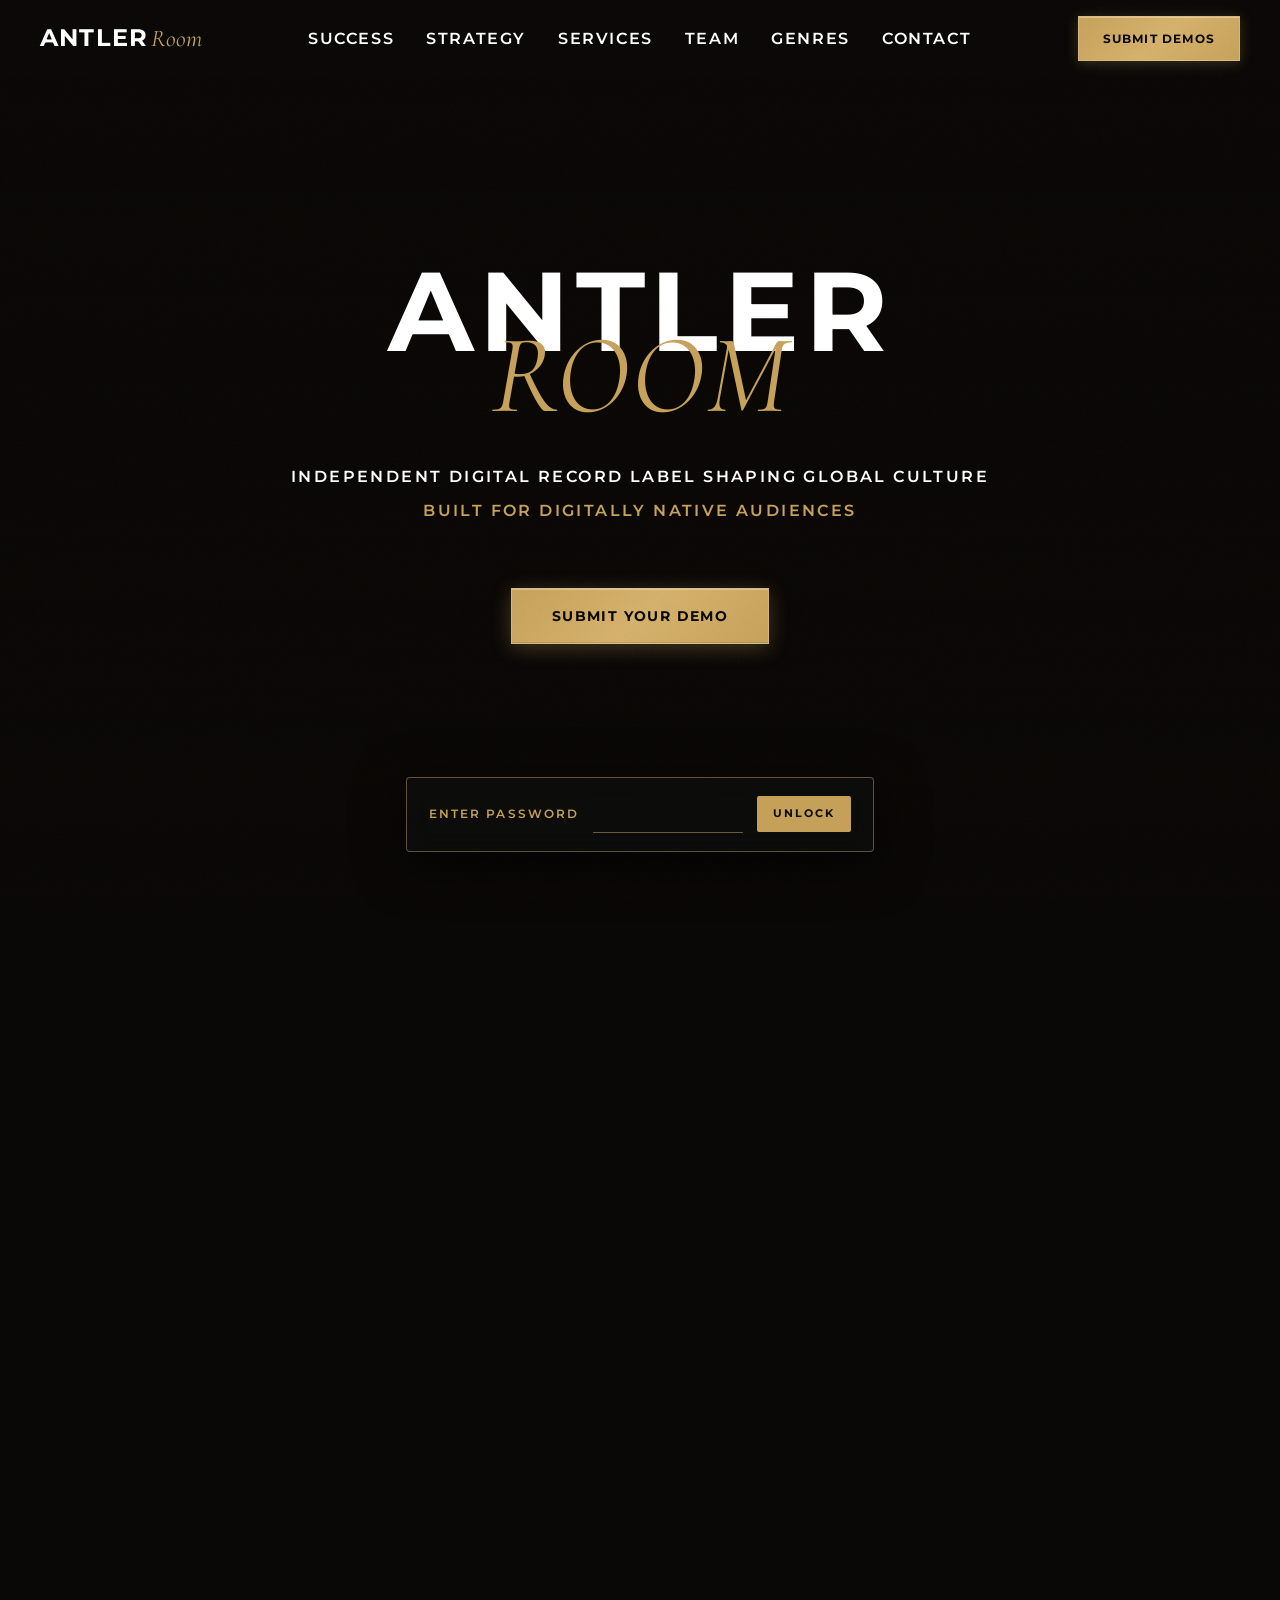
==== commit 4a2e8080: "feat: add password gate to main site and /info Locks scroll on both pages with title slide visible. " ====
--- a/index.html
+++ b/index.html
@@ -41,6 +41,104 @@
   <link rel="stylesheet" href="css/styles.css">
 </head>
 <body>
+  <!-- ========== PASSWORD GATE ========== -->
+  <style id="ar-gate-style">
+    html.ar-locked, html.ar-locked body { overflow: hidden !important; height: 100vh !important; touch-action: none; }
+    #ar-gate-overlay {
+      position: fixed; inset: 0; z-index: 99999; pointer-events: none;
+      display: flex; align-items: flex-end; justify-content: center;
+      padding: 0 24px 48px;
+    }
+    #ar-gate-form {
+      pointer-events: auto;
+      background: rgba(13,13,13,0.88);
+      backdrop-filter: blur(12px);
+      -webkit-backdrop-filter: blur(12px);
+      border: 1px solid rgba(201,169,110,0.45);
+      padding: 18px 22px; border-radius: 4px;
+      display: flex; gap: 14px; align-items: center; flex-wrap: wrap;
+      box-shadow: 0 10px 50px rgba(0,0,0,0.7);
+      max-width: 92vw;
+    }
+    #ar-gate-label {
+      color: #C5A059;
+      font-family: 'Montserrat', sans-serif;
+      font-size: 0.72rem; letter-spacing: 0.18em;
+      text-transform: uppercase; font-weight: 600;
+      white-space: nowrap;
+    }
+    #ar-gate-input {
+      background: transparent; border: none;
+      border-bottom: 1px solid rgba(201,169,110,0.5);
+      color: #fff; padding: 6px 8px;
+      font-family: 'Montserrat', sans-serif;
+      font-size: 0.95rem; letter-spacing: 0.2em;
+      outline: none; width: 150px;
+    }
+    #ar-gate-input:focus { border-bottom-color: #C5A059; }
+    #ar-gate-submit {
+      background: #C5A059; color: #0D0D0D;
+      border: none; padding: 9px 16px;
+      font-family: 'Montserrat', sans-serif;
+      font-size: 0.7rem; font-weight: 700;
+      letter-spacing: 0.18em; text-transform: uppercase;
+      cursor: pointer; border-radius: 2px;
+    }
+    #ar-gate-submit:hover { background: #D4BA85; }
+    #ar-gate-error { color: #E74C3C; font-size: 0.68rem; letter-spacing: 0.12em; display: none; text-transform: uppercase; }
+    #ar-gate-error.show { display: inline; }
+    @media (max-width: 480px) {
+      #ar-gate-overlay { padding: 0 14px 24px; }
+      #ar-gate-form { padding: 14px 16px; gap: 10px; }
+      #ar-gate-input { width: 100%; }
+      #ar-gate-submit { width: 100%; }
+    }
+  </style>
+  <script>
+    (function(){
+      var KEY = 'ar_unlocked_v1';
+      if (sessionStorage.getItem(KEY) === '1') return;
+      document.documentElement.classList.add('ar-locked');
+      function init() {
+        if (sessionStorage.getItem(KEY) === '1') {
+          document.documentElement.classList.remove('ar-locked');
+          return;
+        }
+        var overlay = document.createElement('div');
+        overlay.id = 'ar-gate-overlay';
+        overlay.innerHTML =
+          '<form id="ar-gate-form" autocomplete="off">' +
+            '<label id="ar-gate-label" for="ar-gate-input">Enter Password</label>' +
+            '<input id="ar-gate-input" type="password" autocomplete="off" spellcheck="false" aria-label="Password" />' +
+            '<button id="ar-gate-submit" type="submit">Unlock</button>' +
+            '<span id="ar-gate-error">Incorrect</span>' +
+          '</form>';
+        document.body.appendChild(overlay);
+        var form = overlay.querySelector('#ar-gate-form');
+        var input = overlay.querySelector('#ar-gate-input');
+        var err = overlay.querySelector('#ar-gate-error');
+        form.addEventListener('submit', function(e){
+          e.preventDefault();
+          if (input.value === 'AR2026') {
+            sessionStorage.setItem(KEY, '1');
+            document.documentElement.classList.remove('ar-locked');
+            overlay.remove();
+          } else {
+            err.classList.add('show');
+            input.value = '';
+            input.focus();
+          }
+        });
+        input.addEventListener('input', function(){ err.classList.remove('show'); });
+      }
+      if (document.readyState === 'loading') {
+        document.addEventListener('DOMContentLoaded', init);
+      } else {
+        init();
+      }
+    })();
+  </script>
+
   <nav class="nav">
     <div class="nav-container">
       <a href="#" class="logo">
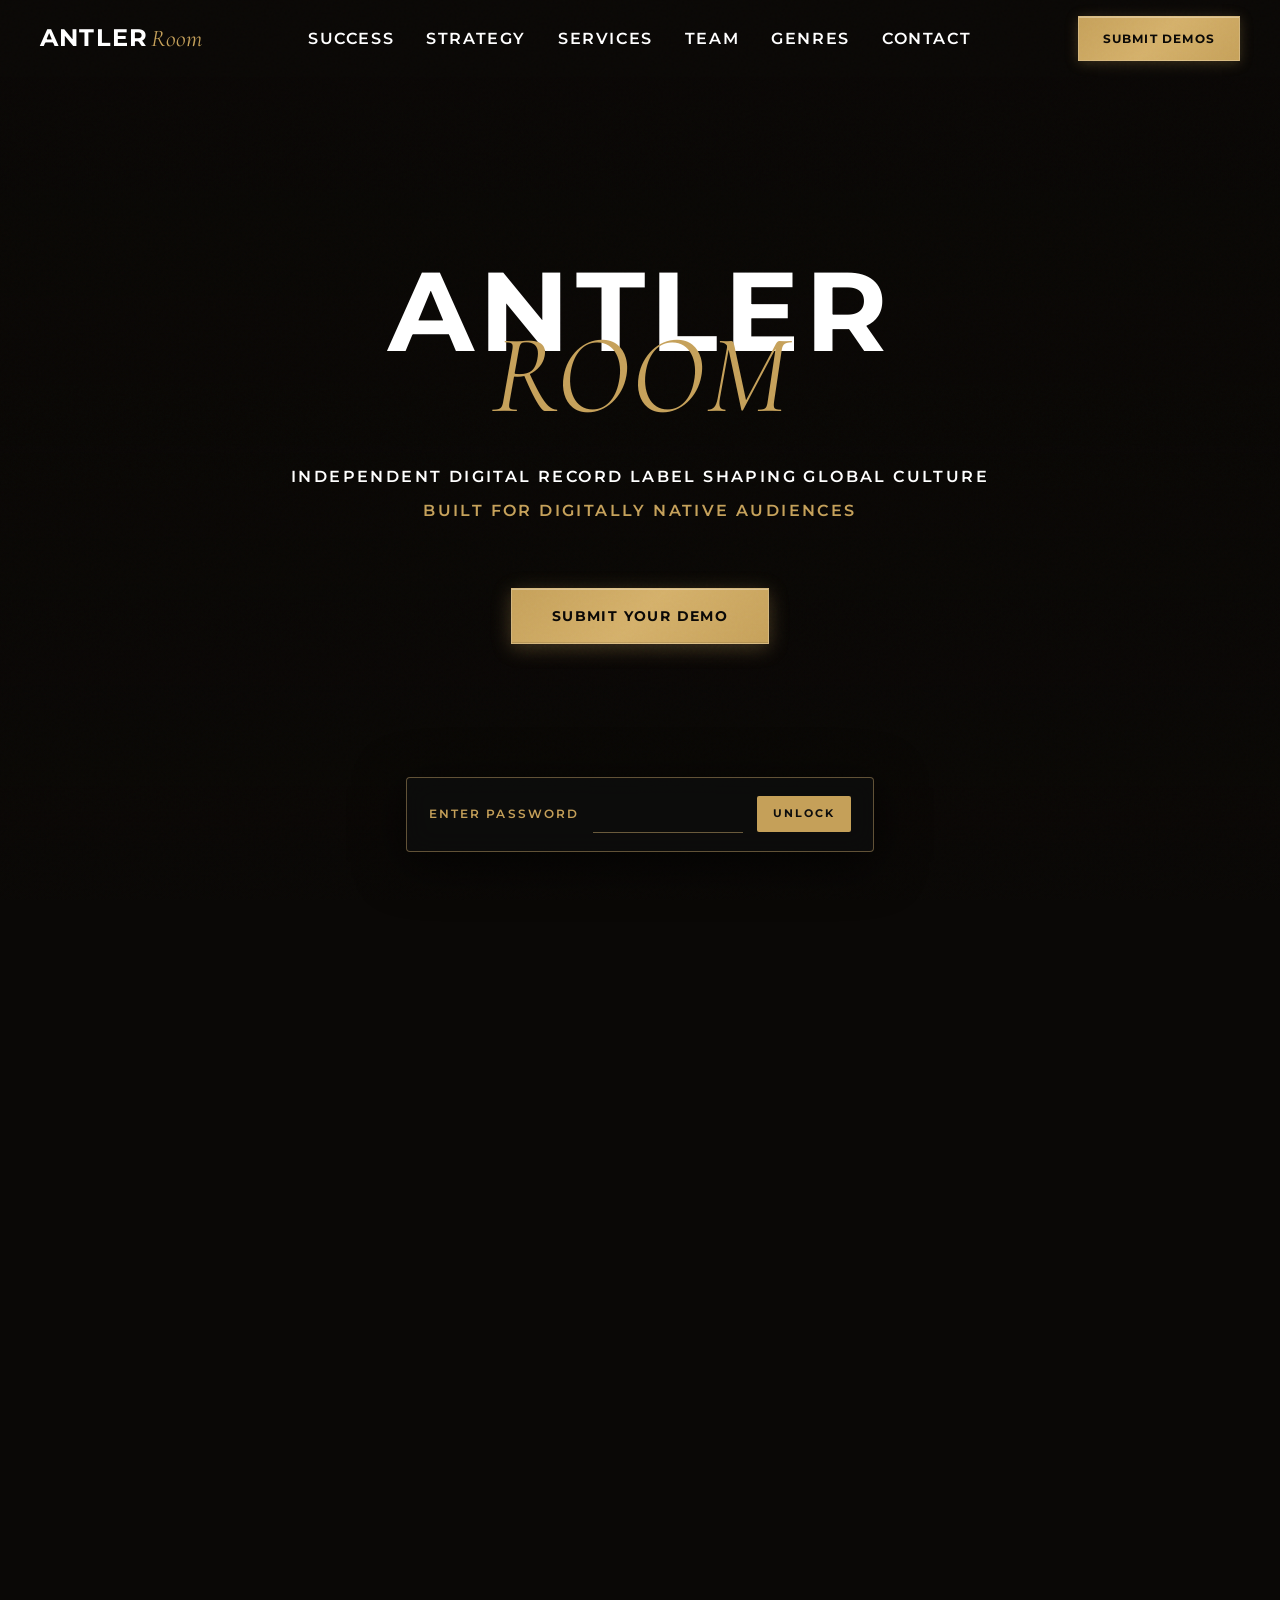
==== commit 1c03913b: "fix: block nav anchor clicks and scroll keys while password gate is active The nav links called scro" ====
--- a/index.html
+++ b/index.html
@@ -97,10 +97,53 @@
   <script>
     (function(){
       var KEY = 'ar_unlocked_v1';
-      if (sessionStorage.getItem(KEY) === '1') return;
+      var locked = sessionStorage.getItem(KEY) !== '1';
+      if (!locked) return;
       document.documentElement.classList.add('ar-locked');
+
+      var SCROLL_KEYS = { 32:1, 33:1, 34:1, 35:1, 36:1, 37:1, 38:1, 39:1, 40:1 };
+
+      function isGateField(t){
+        return t && (t.id === 'ar-gate-input' || t.id === 'ar-gate-submit' || (t.closest && t.closest('#ar-gate-form')));
+      }
+      function swallowClick(e){
+        if (!locked) return;
+        var t = e.target;
+        if (isGateField(t)) return;
+        var a = t.closest ? t.closest('a') : null;
+        if (a) {
+          var href = a.getAttribute('href') || '';
+          if (href.charAt(0) === '#' || href === '' || a.hash) {
+            e.preventDefault();
+            e.stopPropagation();
+            e.stopImmediatePropagation();
+            try { history.replaceState(null, '', location.pathname + location.search); } catch(_) {}
+            var input = document.getElementById('ar-gate-input');
+            if (input) input.focus();
+          }
+        }
+      }
+      function swallowKey(e){
+        if (!locked) return;
+        if (isGateField(e.target)) return;
+        if (SCROLL_KEYS[e.keyCode]) { e.preventDefault(); }
+      }
+      function swallowWheel(e){ if (locked) e.preventDefault(); }
+
+      document.addEventListener('click', swallowClick, true);
+      document.addEventListener('keydown', swallowKey, true);
+      document.addEventListener('wheel', swallowWheel, { passive: false, capture: true });
+      document.addEventListener('touchmove', swallowWheel, { passive: false, capture: true });
+      window.addEventListener('hashchange', function(){
+        if (!locked) return;
+        try { history.replaceState(null, '', location.pathname + location.search); } catch(_) {}
+        window.scrollTo(0, 0);
+      });
+      window.addEventListener('scroll', function(){ if (locked) window.scrollTo(0, 0); }, { passive: true });
+
       function init() {
         if (sessionStorage.getItem(KEY) === '1') {
+          locked = false;
           document.documentElement.classList.remove('ar-locked');
           return;
         }
@@ -121,6 +164,7 @@
           e.preventDefault();
           if (input.value === 'AR2026') {
             sessionStorage.setItem(KEY, '1');
+            locked = false;
             document.documentElement.classList.remove('ar-locked');
             overlay.remove();
           } else {
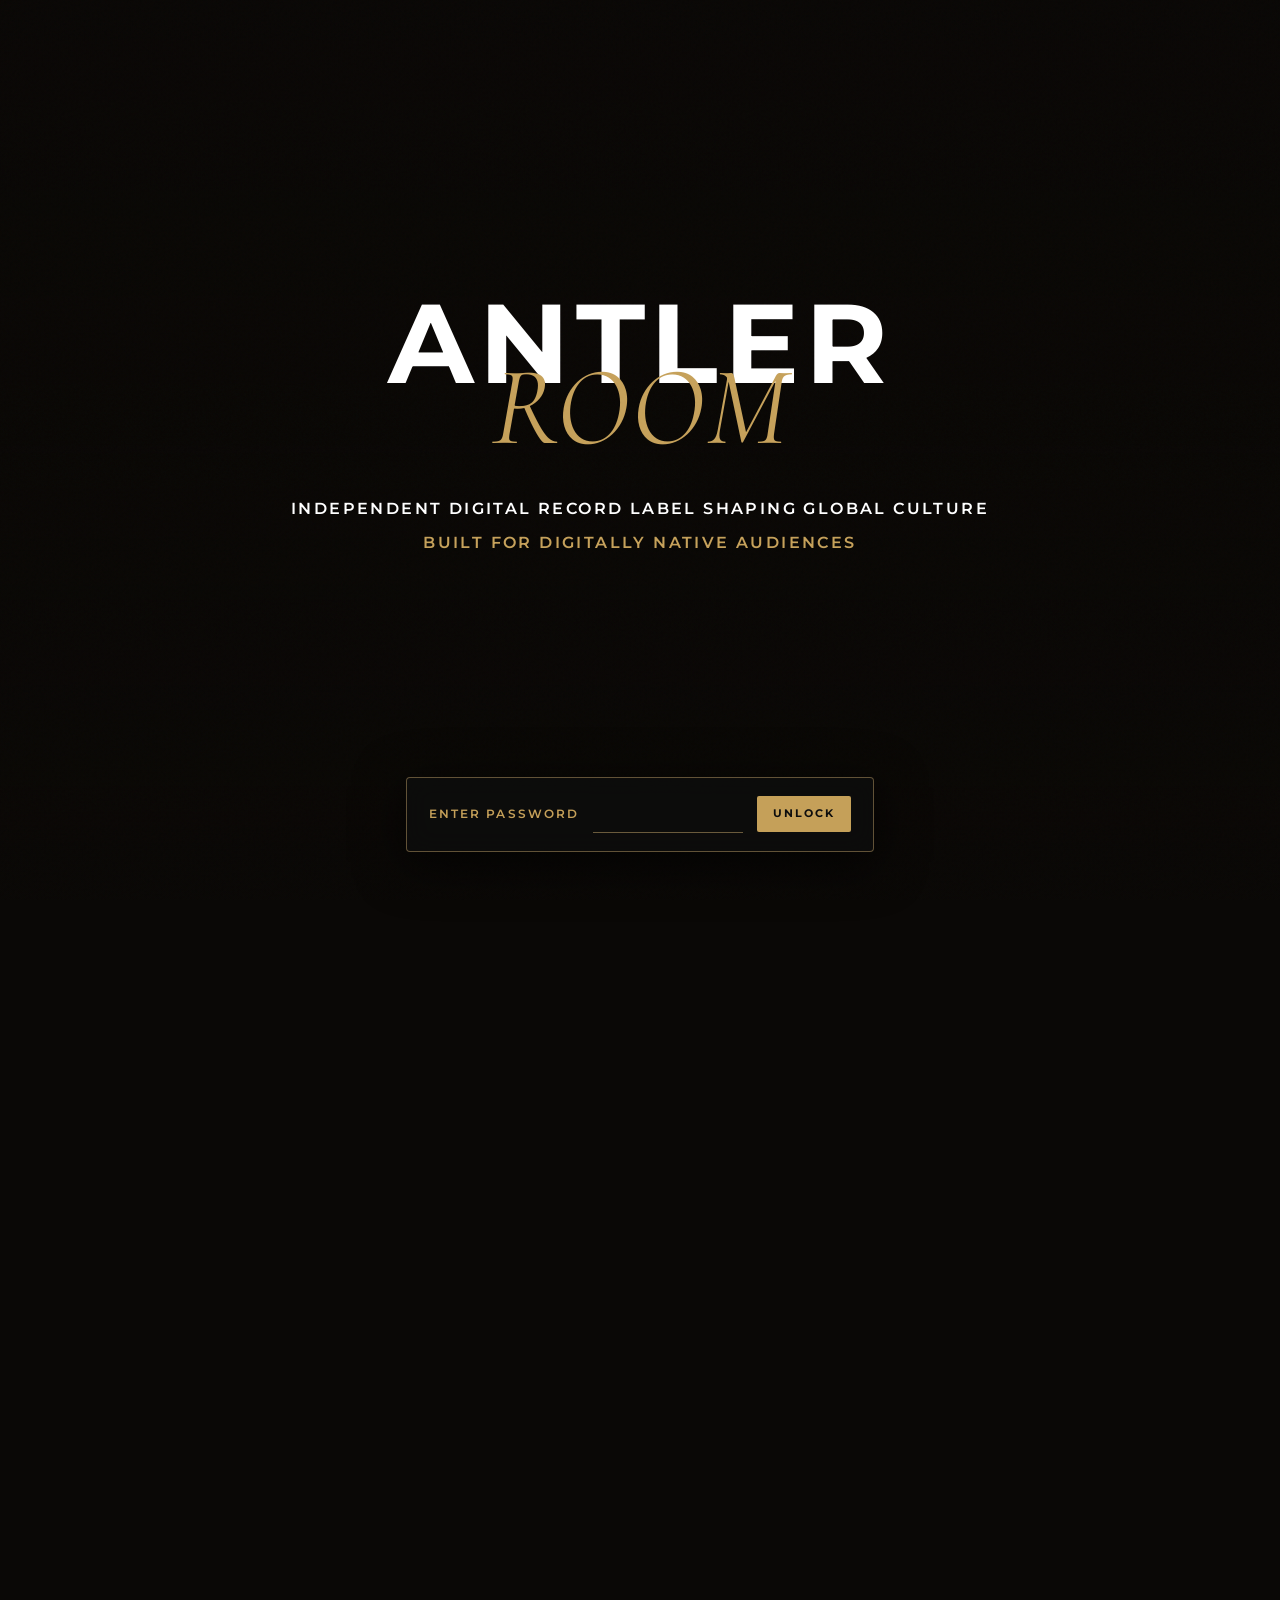
==== commit c90d9bcf: "fix: hide nav and anchor controls entirely while password gate is locked Belt-and-braces — instead o" ====
--- a/index.html
+++ b/index.html
@@ -44,6 +44,16 @@
   <!-- ========== PASSWORD GATE ========== -->
   <style id="ar-gate-style">
     html.ar-locked, html.ar-locked body { overflow: hidden !important; height: 100vh !important; touch-action: none; }
+    html.ar-locked .nav,
+    html.ar-locked .mobile-menu,
+    html.ar-locked .hero .cta-button,
+    html.ar-locked .hero-content a[href^="#"],
+    html.ar-locked .nav-cta,
+    html.ar-locked .nav-hamburger { display: none !important; visibility: hidden !important; pointer-events: none !important; }
+    html.ar-locked main,
+    html.ar-locked footer,
+    html.ar-locked .section-divider,
+    html.ar-locked .grain-overlay { pointer-events: none !important; }
     #ar-gate-overlay {
       position: fixed; inset: 0; z-index: 99999; pointer-events: none;
       display: flex; align-items: flex-end; justify-content: center;
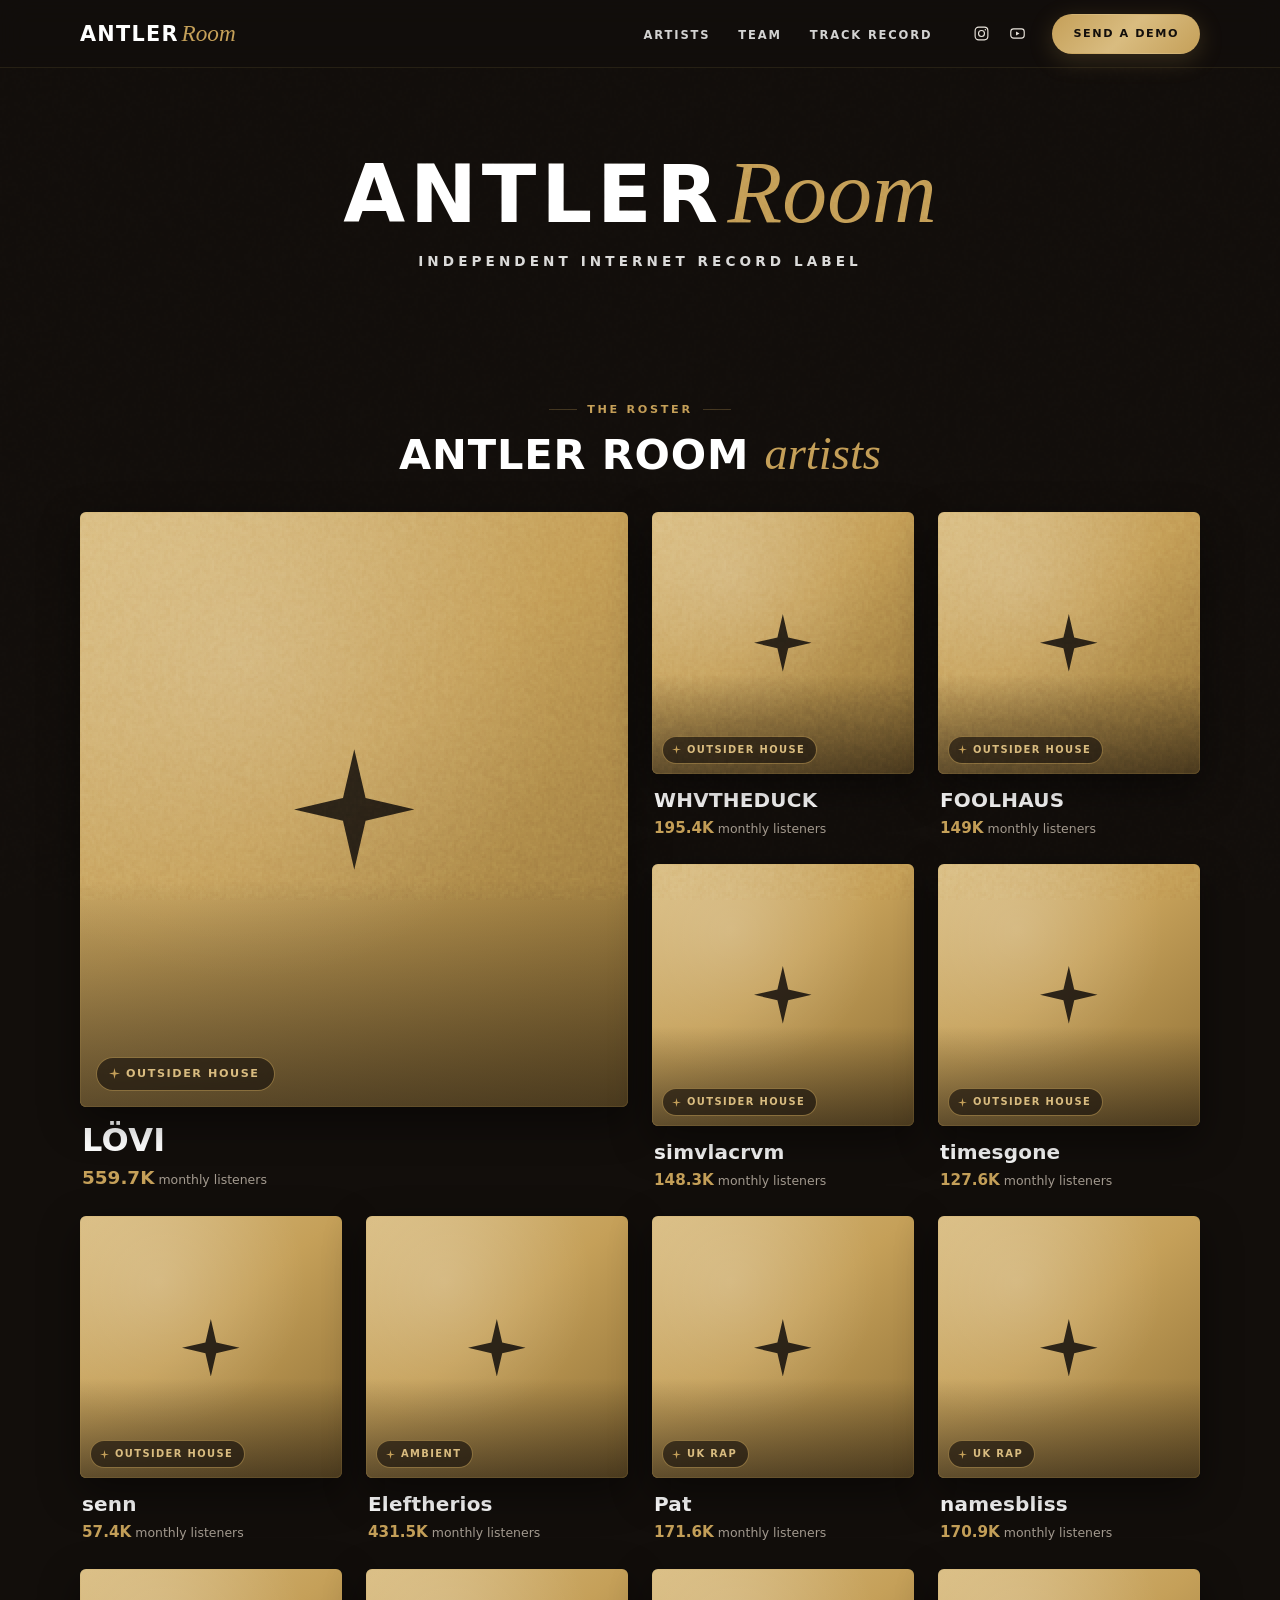
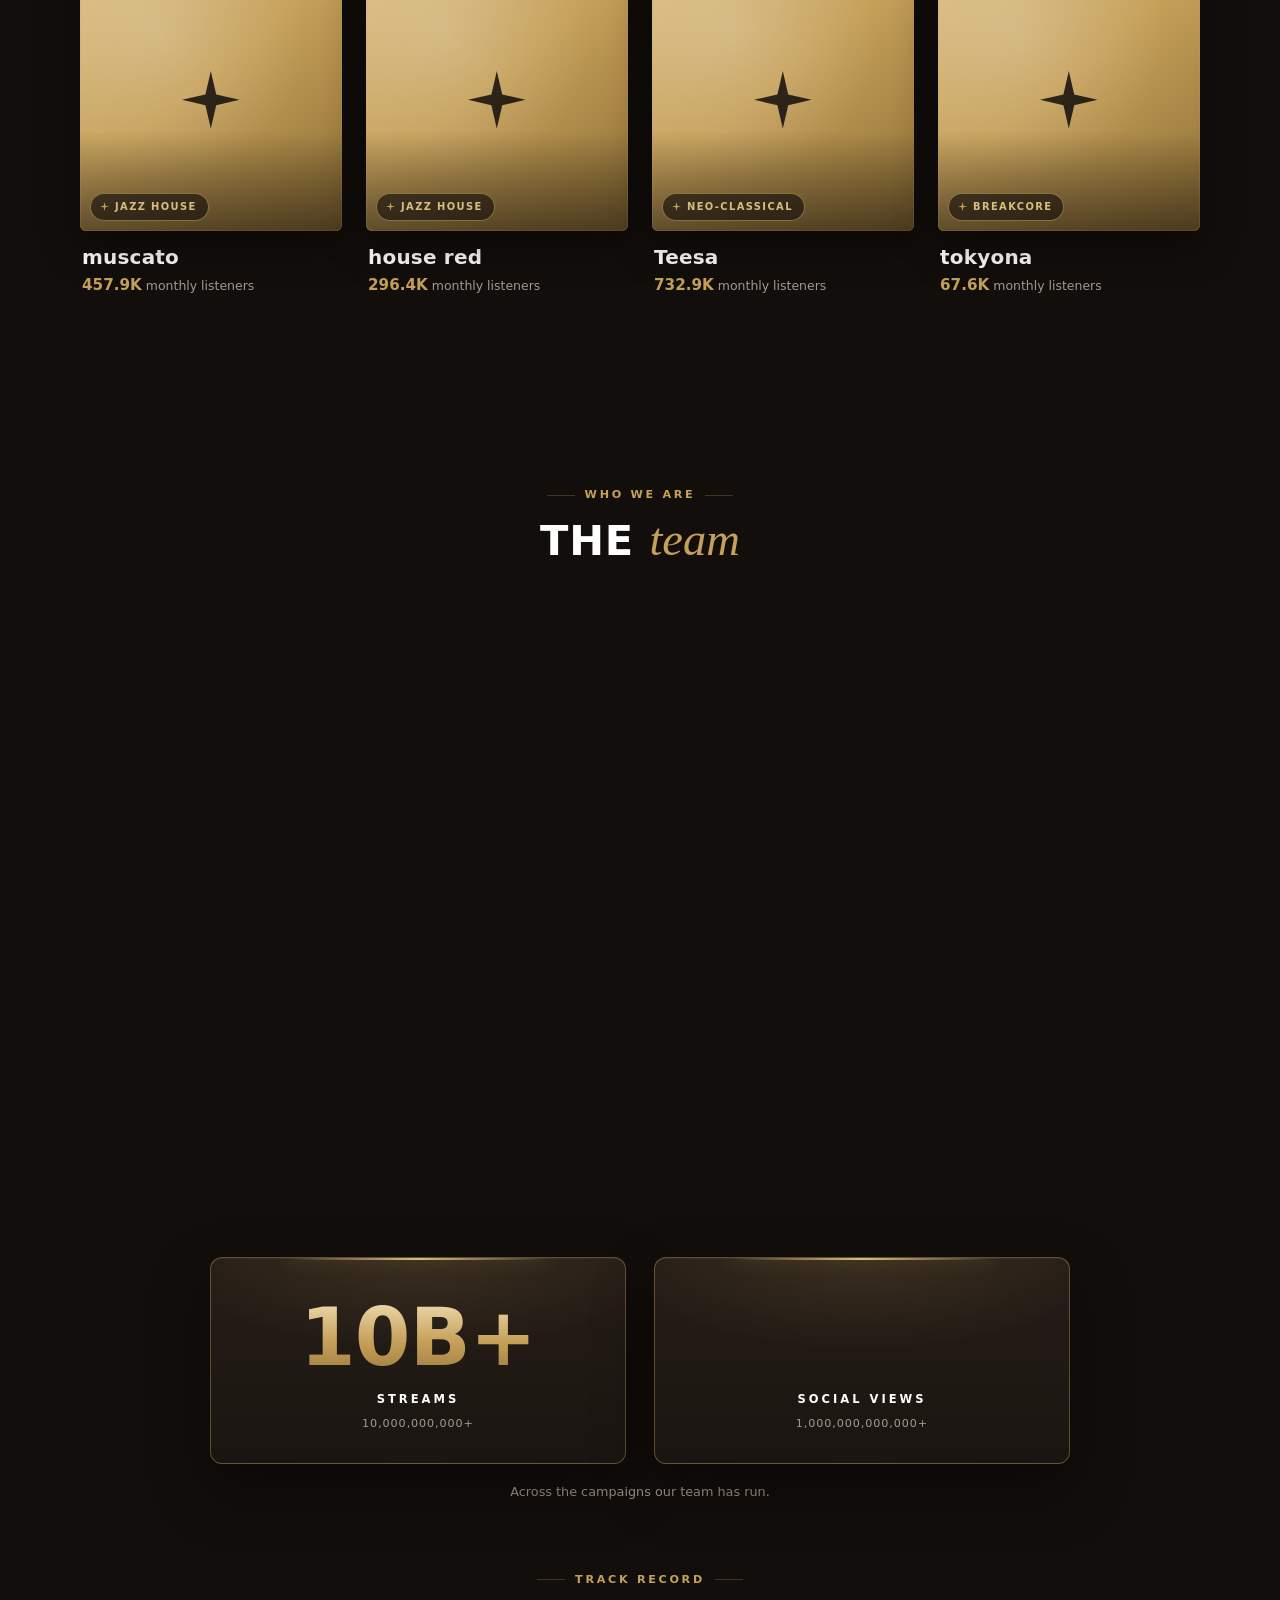
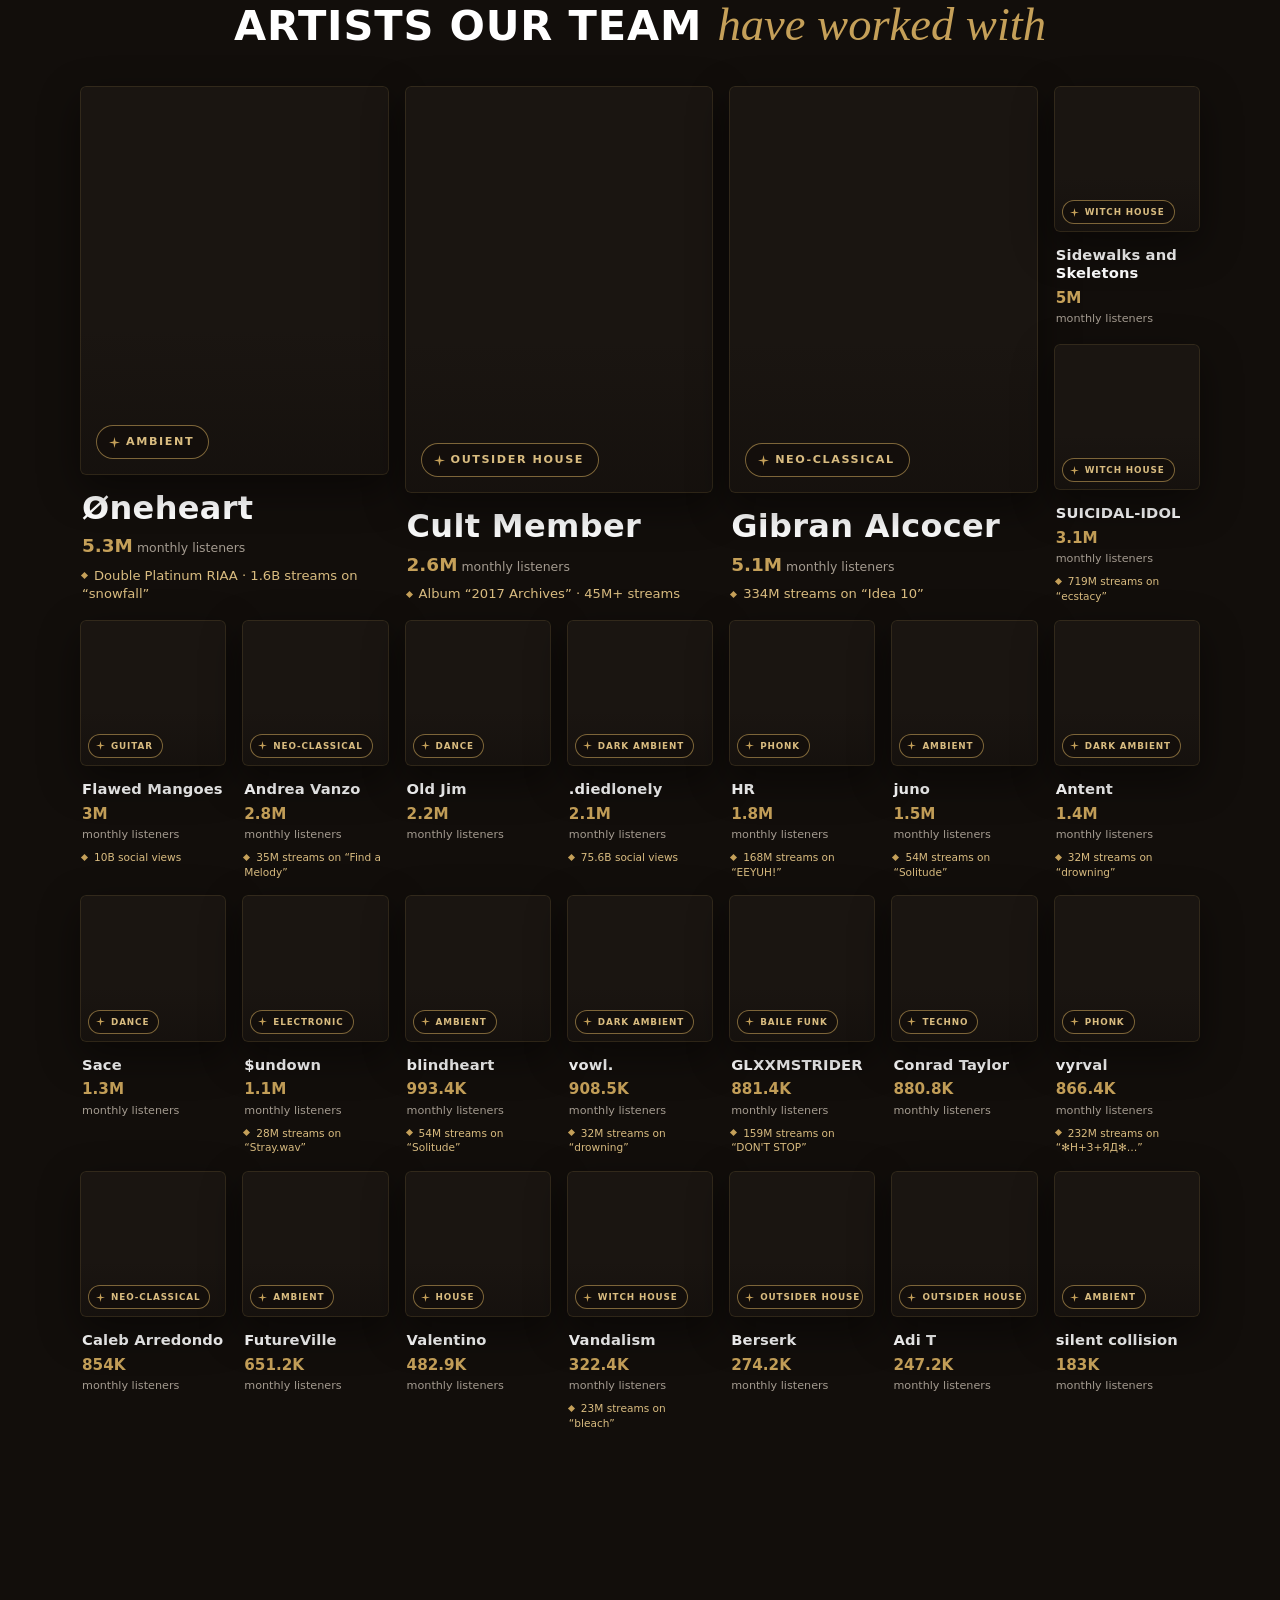
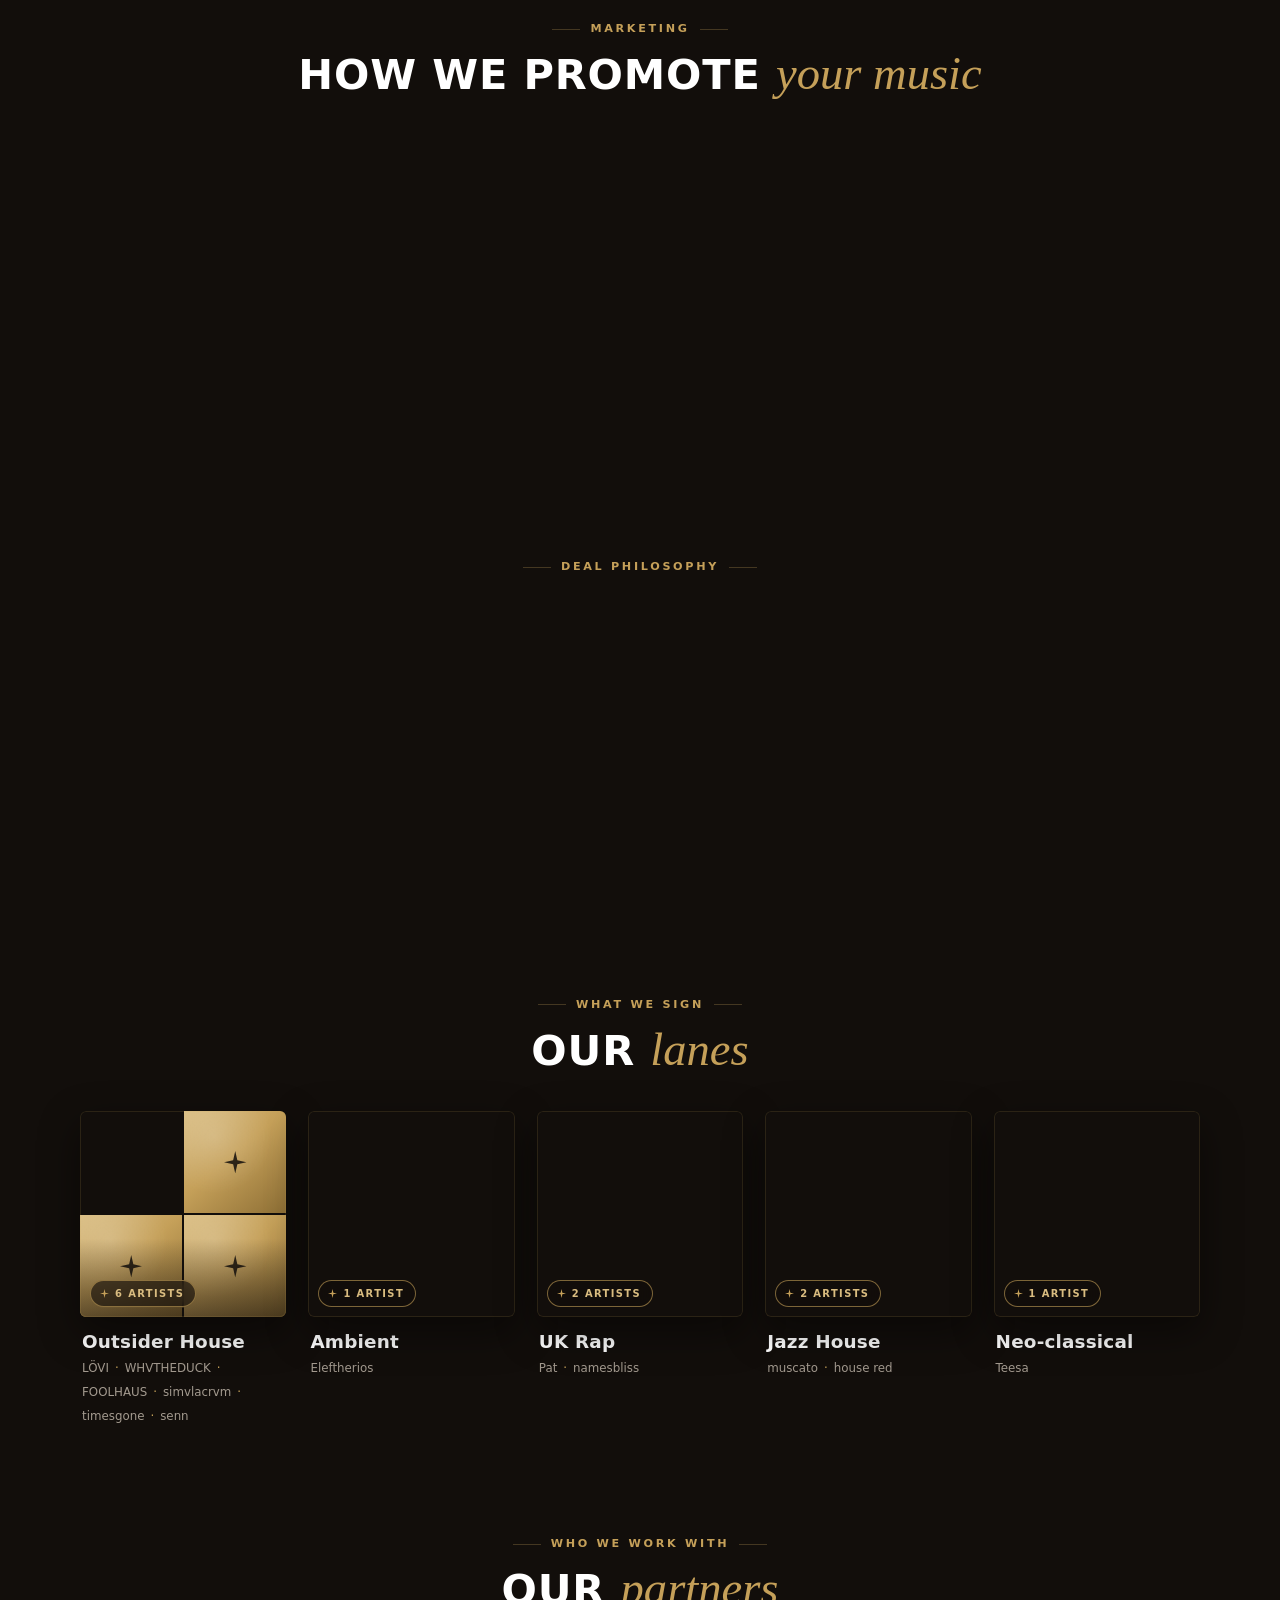
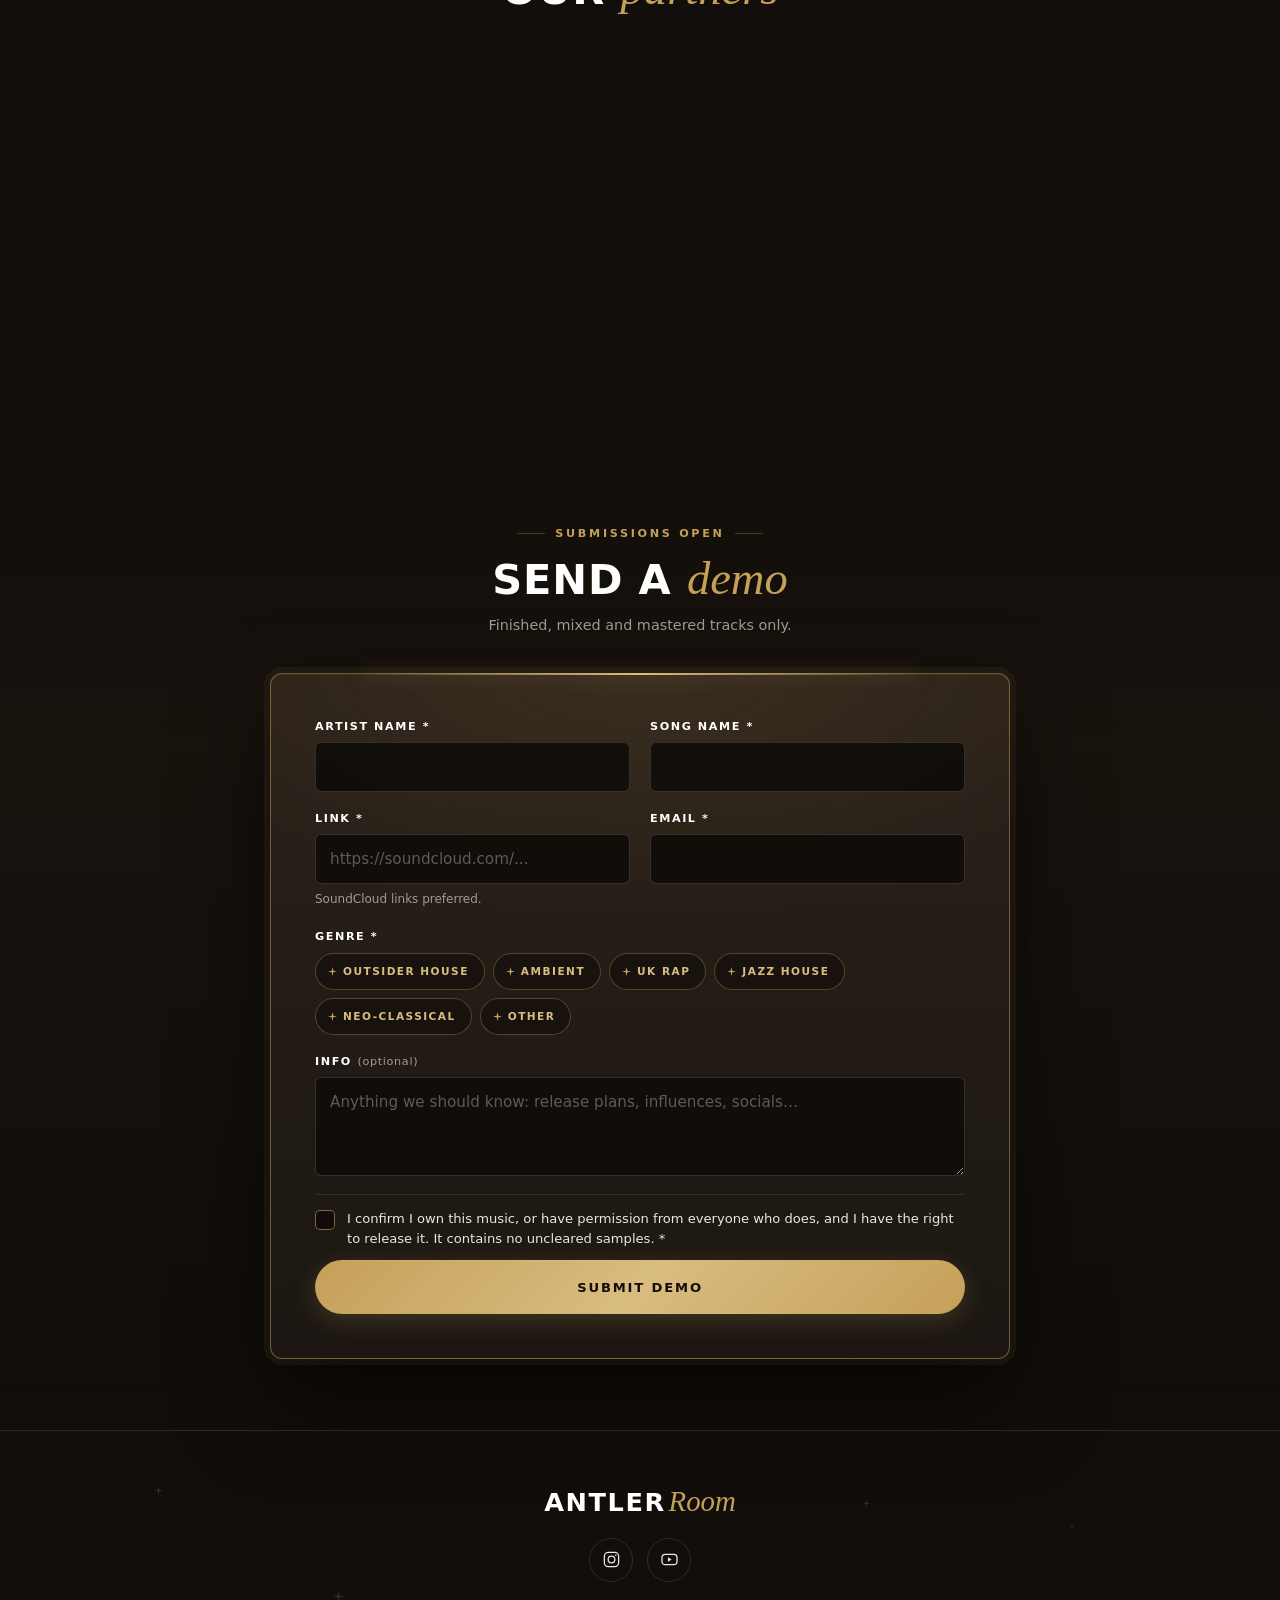
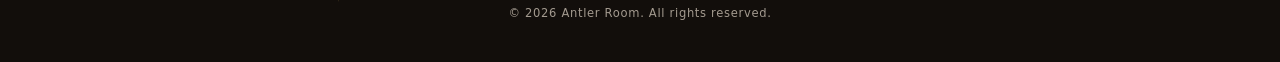
==== commit 5fdca31e: "Launch config: live demo form, /info redirect, SEO and CSP tags, static stats, Instagram and YouTube" ====
--- a/index.html
+++ b/index.html
@@ -1,702 +1,404 @@
 <!DOCTYPE html>
-<html lang="en">
+<html lang="en" class="no-js">
 <head>
   <meta charset="UTF-8">
   <meta name="viewport" content="width=device-width, initial-scale=1.0">
-  <title>Antler Room | Independent Digital Record Label</title>
-
-  <!-- SEO Meta Tags -->
-  <meta name="description" content="Antler Room is an independent digital record label shaping global culture. Built for digitally native audiences with a focus on TikTok, Instagram, and YouTube Shorts.">
-  <meta name="keywords" content="record label, music, digital label, independent label, TikTok music, Instagram music, music distribution, artist development, demo submission">
-  <meta name="author" content="Antler Room">
-  <meta name="robots" content="index, follow">
-
-  <!-- Open Graph / Social Media -->
+  <!-- The inline no-js script below is allowed by its hash; update the hash if that line changes. -->
+  <meta http-equiv="Content-Security-Policy" content="default-src 'self'; script-src 'self' 'sha256-e2g5HkZP+fghbsY1m7moq4GopOo7zRRaAHNyQ2Q7oSI='; style-src 'self'; img-src 'self' data:; font-src 'self'; media-src 'self'; connect-src 'self' https://script.google.com https://script.googleusercontent.com; object-src 'none'; base-uri 'self'; form-action 'self'; upgrade-insecure-requests">
+  <meta name="referrer" content="strict-origin-when-cross-origin">
+  <title>Antler Room | Independent Internet Record Label</title>
+  <meta name="description" content="Antler Room is an independent internet record label for outsider house, ambient, UK rap, jazz house and neo-classical. Our team has driven 10B+ streams and 1T+ social views. Send us your demo.">
+  <link rel="canonical" href="https://antlerroom.co.uk/">
+  <meta name="theme-color" content="#120E0B">
+  <link rel="icon" href="favicon.svg" type="image/svg+xml">
+  <link rel="apple-touch-icon" href="media/icons/apple-touch-icon.png">
+
   <meta property="og:type" content="website">
+  <meta property="og:site_name" content="Antler Room">
+  <meta property="og:locale" content="en_GB">
   <meta property="og:url" content="https://antlerroom.co.uk/">
-  <meta property="og:title" content="Antler Room | Independent Digital Record Label">
-  <meta property="og:description" content="Independent digital record label shaping global culture. Built for digitally native audiences.">
-  <meta property="og:image" content="https://antlerroom.co.uk/media/og-image.jpg">
-
-  <!-- Twitter Card -->
+  <meta property="og:title" content="Antler Room | Independent Internet Record Label">
+  <meta property="og:description" content="Outsider house, ambient, UK rap, jazz house and neo-classical. 10B+ streams and 1T+ social views across our team's campaigns. Send us your demo.">
+  <meta property="og:image" content="https://antlerroom.co.uk/media/share/og-image.jpg">
+  <meta property="og:image:width" content="1200">
+  <meta property="og:image:height" content="630">
+  <meta property="og:image:alt" content="Antler Room, Independent Internet Record Label">
   <meta name="twitter:card" content="summary_large_image">
-  <meta name="twitter:url" content="https://antlerroom.co.uk/">
-  <meta name="twitter:title" content="Antler Room | Independent Digital Record Label">
-  <meta name="twitter:description" content="Independent digital record label shaping global culture. Built for digitally native audiences.">
-  <meta name="twitter:image" content="https://antlerroom.co.uk/media/og-image.jpg">
-
-  <!-- Favicon -->
-  <link rel="icon" type="image/x-icon" href="/favicon.ico">
-  <link rel="apple-touch-icon" sizes="180x180" href="/apple-touch-icon.png">
-
-  <!-- Canonical URL -->
-  <link rel="canonical" href="https://antlerroom.co.uk/">
-
-  <!-- Google Fonts preconnect -->
-  <link rel="preconnect" href="https://fonts.googleapis.com">
-  <link rel="preconnect" href="https://fonts.gstatic.com" crossorigin>
-  <link href="https://fonts.googleapis.com/css2?family=Cormorant+Garamond:ital,wght@0,400;1,400&family=Montserrat:wght@400;500;600;700&display=swap" rel="stylesheet">
-
-  <!-- Stylesheet -->
+  <script type="application/ld+json">
+  {
+    "@context": "https://schema.org",
+    "@type": "Organization",
+    "name": "Antler Room",
+    "url": "https://antlerroom.co.uk/",
+    "logo": "https://antlerroom.co.uk/media/icons/icon-512.png",
+    "description": "Independent internet record label for outsider house, ambient, UK rap, jazz house and neo-classical.",
+    "sameAs": ["https://www.instagram.com/antlerroom/", "https://www.youtube.com/@AntlerRoom"]
+  }
+  </script>
+
+  <link rel="preload" href="data/artists.json" as="fetch" crossorigin>
+  <!-- Lead roster card (first artist after sorting artists.json) is the largest paint on most screens; keep in step with SIZES.rosterFeature in js/main.js. -->
+  <link rel="preload" as="image" href="media/artists/lovi-640.webp" imagesrcset="media/artists/lovi-320.webp 320w, media/artists/lovi-640.webp 640w" imagesizes="(max-width: 700px) calc(100vw - 40px), (max-width: 1200px) calc(50vw - 40px), 548px" fetchpriority="high">
+
   <link rel="stylesheet" href="css/styles.css">
+  <script>document.documentElement.classList.replace('no-js', 'js');</script>
 </head>
 <body>
-  <!-- ========== PASSWORD GATE ========== -->
-  <style id="ar-gate-style">
-    html.ar-locked, html.ar-locked body { overflow: hidden !important; height: 100vh !important; touch-action: none; }
-    html.ar-locked .nav,
-    html.ar-locked .mobile-menu,
-    html.ar-locked .hero .cta-button,
-    html.ar-locked .hero-content a[href^="#"],
-    html.ar-locked .nav-cta,
-    html.ar-locked .nav-hamburger { display: none !important; visibility: hidden !important; pointer-events: none !important; }
-    html.ar-locked main,
-    html.ar-locked footer,
-    html.ar-locked .section-divider,
-    html.ar-locked .grain-overlay { pointer-events: none !important; }
-    #ar-gate-overlay {
-      position: fixed; inset: 0; z-index: 99999; pointer-events: none;
-      display: flex; align-items: flex-end; justify-content: center;
-      padding: 0 24px 48px;
-    }
-    #ar-gate-form {
-      pointer-events: auto;
-      background: rgba(13,13,13,0.88);
-      backdrop-filter: blur(12px);
-      -webkit-backdrop-filter: blur(12px);
-      border: 1px solid rgba(201,169,110,0.45);
-      padding: 18px 22px; border-radius: 4px;
-      display: flex; gap: 14px; align-items: center; flex-wrap: wrap;
-      box-shadow: 0 10px 50px rgba(0,0,0,0.7);
-      max-width: 92vw;
-    }
-    #ar-gate-label {
-      color: #C5A059;
-      font-family: 'Montserrat', sans-serif;
-      font-size: 0.72rem; letter-spacing: 0.18em;
-      text-transform: uppercase; font-weight: 600;
-      white-space: nowrap;
-    }
-    #ar-gate-input {
-      background: transparent; border: none;
-      border-bottom: 1px solid rgba(201,169,110,0.5);
-      color: #fff; padding: 6px 8px;
-      font-family: 'Montserrat', sans-serif;
-      font-size: 0.95rem; letter-spacing: 0.2em;
-      outline: none; width: 150px;
-    }
-    #ar-gate-input:focus { border-bottom-color: #C5A059; }
-    #ar-gate-submit {
-      background: #C5A059; color: #0D0D0D;
-      border: none; padding: 9px 16px;
-      font-family: 'Montserrat', sans-serif;
-      font-size: 0.7rem; font-weight: 700;
-      letter-spacing: 0.18em; text-transform: uppercase;
-      cursor: pointer; border-radius: 2px;
-    }
-    #ar-gate-submit:hover { background: #D4BA85; }
-    #ar-gate-error { color: #E74C3C; font-size: 0.68rem; letter-spacing: 0.12em; display: none; text-transform: uppercase; }
-    #ar-gate-error.show { display: inline; }
-    @media (max-width: 480px) {
-      #ar-gate-overlay { padding: 0 14px 24px; }
-      #ar-gate-form { padding: 14px 16px; gap: 10px; }
-      #ar-gate-input { width: 100%; }
-      #ar-gate-submit { width: 100%; }
-    }
-  </style>
-  <script>
-    (function(){
-      var KEY = 'ar_unlocked_v1';
-      var locked = sessionStorage.getItem(KEY) !== '1';
-      if (!locked) return;
-      document.documentElement.classList.add('ar-locked');
-
-      var SCROLL_KEYS = { 32:1, 33:1, 34:1, 35:1, 36:1, 37:1, 38:1, 39:1, 40:1 };
-
-      function isGateField(t){
-        return t && (t.id === 'ar-gate-input' || t.id === 'ar-gate-submit' || (t.closest && t.closest('#ar-gate-form')));
-      }
-      function swallowClick(e){
-        if (!locked) return;
-        var t = e.target;
-        if (isGateField(t)) return;
-        var a = t.closest ? t.closest('a') : null;
-        if (a) {
-          var href = a.getAttribute('href') || '';
-          if (href.charAt(0) === '#' || href === '' || a.hash) {
-            e.preventDefault();
-            e.stopPropagation();
-            e.stopImmediatePropagation();
-            try { history.replaceState(null, '', location.pathname + location.search); } catch(_) {}
-            var input = document.getElementById('ar-gate-input');
-            if (input) input.focus();
-          }
-        }
-      }
-      function swallowKey(e){
-        if (!locked) return;
-        if (isGateField(e.target)) return;
-        if (SCROLL_KEYS[e.keyCode]) { e.preventDefault(); }
-      }
-      function swallowWheel(e){ if (locked) e.preventDefault(); }
-
-      document.addEventListener('click', swallowClick, true);
-      document.addEventListener('keydown', swallowKey, true);
-      document.addEventListener('wheel', swallowWheel, { passive: false, capture: true });
-      document.addEventListener('touchmove', swallowWheel, { passive: false, capture: true });
-      window.addEventListener('hashchange', function(){
-        if (!locked) return;
-        try { history.replaceState(null, '', location.pathname + location.search); } catch(_) {}
-        window.scrollTo(0, 0);
-      });
-      window.addEventListener('scroll', function(){ if (locked) window.scrollTo(0, 0); }, { passive: true });
-
-      function init() {
-        if (sessionStorage.getItem(KEY) === '1') {
-          locked = false;
-          document.documentElement.classList.remove('ar-locked');
-          return;
-        }
-        var overlay = document.createElement('div');
-        overlay.id = 'ar-gate-overlay';
-        overlay.innerHTML =
-          '<form id="ar-gate-form" autocomplete="off">' +
-            '<label id="ar-gate-label" for="ar-gate-input">Enter Password</label>' +
-            '<input id="ar-gate-input" type="password" autocomplete="off" spellcheck="false" aria-label="Password" />' +
-            '<button id="ar-gate-submit" type="submit">Unlock</button>' +
-            '<span id="ar-gate-error">Incorrect</span>' +
-          '</form>';
-        document.body.appendChild(overlay);
-        var form = overlay.querySelector('#ar-gate-form');
-        var input = overlay.querySelector('#ar-gate-input');
-        var err = overlay.querySelector('#ar-gate-error');
-        form.addEventListener('submit', function(e){
-          e.preventDefault();
-          if (input.value === 'AR2026') {
-            sessionStorage.setItem(KEY, '1');
-            locked = false;
-            document.documentElement.classList.remove('ar-locked');
-            overlay.remove();
-          } else {
-            err.classList.add('show');
-            input.value = '';
-            input.focus();
-          }
-        });
-        input.addEventListener('input', function(){ err.classList.remove('show'); });
-      }
-      if (document.readyState === 'loading') {
-        document.addEventListener('DOMContentLoaded', init);
-      } else {
-        init();
-      }
-    })();
-  </script>
-
-  <nav class="nav">
-    <div class="nav-container">
-      <a href="#" class="logo">
+  <svg width="0" height="0" class="svg-defs" aria-hidden="true" focusable="false">
+    <defs>
+      <linearGradient id="gold-fade" x1="50%" y1="0%" x2="50%" y2="100%">
+        <stop offset="0%" stop-color="#C5A059" stop-opacity="0.8"/>
+        <stop offset="100%" stop-color="#C5A059" stop-opacity="0"/>
+      </linearGradient>
+      <symbol id="sunburst" viewBox="0 0 200 100">
+        <g transform="translate(100, 100)" stroke="url(#gold-fade)" stroke-width="1">
+          <line x1="0" y1="0" x2="0" y2="-100" transform="rotate(-90)"/>
+          <line x1="0" y1="0" x2="0" y2="-100" transform="rotate(-75)"/>
+          <line x1="0" y1="0" x2="0" y2="-100" transform="rotate(-60)"/>
+          <line x1="0" y1="0" x2="0" y2="-100" transform="rotate(-45)"/>
+          <line x1="0" y1="0" x2="0" y2="-100" transform="rotate(-30)"/>
+          <line x1="0" y1="0" x2="0" y2="-100" transform="rotate(-15)"/>
+          <line x1="0" y1="0" x2="0" y2="-100"/>
+          <line x1="0" y1="0" x2="0" y2="-100" transform="rotate(15)"/>
+          <line x1="0" y1="0" x2="0" y2="-100" transform="rotate(30)"/>
+          <line x1="0" y1="0" x2="0" y2="-100" transform="rotate(45)"/>
+          <line x1="0" y1="0" x2="0" y2="-100" transform="rotate(60)"/>
+          <line x1="0" y1="0" x2="0" y2="-100" transform="rotate(75)"/>
+          <line x1="0" y1="0" x2="0" y2="-100" transform="rotate(90)"/>
+        </g>
+      </symbol>
+      <symbol id="sparkle" viewBox="0 0 16 16">
+        <path d="M8 0L9.5 6.5L16 8L9.5 9.5L8 16L6.5 9.5L0 8L6.5 6.5Z" fill="currentColor"/>
+      </symbol>
+      <symbol id="icon-instagram" viewBox="0 0 24 24" fill="none" stroke="currentColor" stroke-width="1.6"><rect x="3" y="3" width="18" height="18" rx="5"/><circle cx="12" cy="12" r="4.2"/><circle cx="17.4" cy="6.6" r="1" fill="currentColor" stroke="none"/></symbol>
+      <symbol id="icon-youtube" viewBox="0 0 24 24" fill="none" stroke="currentColor" stroke-width="1.6"><rect x="2.5" y="5.5" width="19" height="13" rx="4"/><path d="M10 9.2v5.6l4.8-2.8z" fill="currentColor" stroke="none"/></symbol>
+    </defs>
+  </svg>
+
+  <!-- 1. Header + short hero -->
+  <nav class="nav" aria-label="Main">
+    <div class="nav-inner">
+      <a href="#top" class="logo" aria-label="Antler Room, back to top">
         <span class="logo-antler">ANTLER</span>
         <span class="logo-room">Room</span>
       </a>
 
-      <button
-        class="nav-hamburger"
-        popovertarget="mobile-menu"
-        aria-label="Open navigation menu"
-      >
-        <span class="hamburger-line"></span>
-        <span class="hamburger-line"></span>
-        <span class="hamburger-line"></span>
+      <ul class="nav-links">
+        <li><a href="#artists">Artists</a></li>
+        <li><a href="#team">Team</a></li>
+        <li><a href="#track-record">Track record</a></li>
+      </ul>
+
+      <ul class="socials socials--nav">
+        <li><a href="https://www.instagram.com/antlerroom/" target="_blank" rel="noopener" aria-label="Antler Room on Instagram"><svg aria-hidden="true"><use href="#icon-instagram"/></svg></a></li>
+        <li><a href="https://www.youtube.com/@AntlerRoom" target="_blank" rel="noopener" aria-label="Antler Room on YouTube"><svg aria-hidden="true"><use href="#icon-youtube"/></svg></a></li>
+      </ul>
+
+      <a href="#demo" class="btn btn--gold btn--small nav-cta">Send a demo</a>
+
+      <button type="button" class="nav-hamburger" aria-controls="mobile-menu" aria-expanded="false" popovertarget="mobile-menu" aria-label="Open menu">
+        <span></span><span></span><span></span>
       </button>
-
-      <ul class="nav-links nav-links--desktop">
-        <li><a href="#success">SUCCESS</a></li>
-        <li><a href="#strategy">STRATEGY</a></li>
-        <li><a href="#services">SERVICES</a></li>
-        <li><a href="#team">TEAM</a></li>
-        <li><a href="#genres">GENRES</a></li>
-        <li><a href="#contact">CONTACT</a></li>
-      </ul>
-
-      <a href="#submit-demos" class="nav-cta nav-cta--desktop">SUBMIT DEMOS</a>
-    </div>
-
-    <nav id="mobile-menu" class="mobile-menu" popover>
-      <button
-        class="mobile-menu-close"
-        popovertarget="mobile-menu"
-        popovertargetaction="hide"
-        aria-label="Close navigation menu"
-      >
-        <svg width="24" height="24" viewBox="0 0 24 24" fill="none" stroke="currentColor" stroke-width="2" aria-hidden="true">
-          <line x1="18" y1="6" x2="6" y2="18"></line>
-          <line x1="6" y1="6" x2="18" y2="18"></line>
-        </svg>
+    </div>
+
+    <div id="mobile-menu" class="mobile-menu" popover>
+      <button type="button" class="mobile-menu-close" popovertarget="mobile-menu" popovertargetaction="hide" aria-label="Close menu">
+        <svg width="24" height="24" viewBox="0 0 24 24" fill="none" stroke="currentColor" stroke-width="2" aria-hidden="true"><line x1="18" y1="6" x2="6" y2="18"/><line x1="6" y1="6" x2="18" y2="18"/></svg>
       </button>
       <ul class="mobile-menu-links">
-        <li><a href="#success">SUCCESS</a></li>
-        <li><a href="#strategy">STRATEGY</a></li>
-        <li><a href="#services">SERVICES</a></li>
-        <li><a href="#team">TEAM</a></li>
-        <li><a href="#genres">GENRES</a></li>
-        <li><a href="#contact">CONTACT</a></li>
+        <li><a href="#artists">Artists</a></li>
+        <li><a href="#team">Team</a></li>
+        <li><a href="#track-record">Track record</a></li>
+        <li><a href="#promote">How we promote</a></li>
+        <li><a href="#genres">Our lanes</a></li>
       </ul>
-      <a href="#submit-demos" class="cta-button mobile-menu-cta">SUBMIT DEMOS</a>
-    </nav>
+      <ul class="socials socials--menu">
+        <li><a href="https://www.instagram.com/antlerroom/" target="_blank" rel="noopener" aria-label="Antler Room on Instagram"><svg aria-hidden="true"><use href="#icon-instagram"/></svg></a></li>
+        <li><a href="https://www.youtube.com/@AntlerRoom" target="_blank" rel="noopener" aria-label="Antler Room on YouTube"><svg aria-hidden="true"><use href="#icon-youtube"/></svg></a></li>
+      </ul>
+      <a href="#demo" class="btn btn--gold mobile-menu-cta">Send a demo</a>
+    </div>
   </nav>
 
-  <header class="hero" id="hero">
-    <div class="hero-video-container">
-      <video class="hero-video" autoplay muted loop playsinline>
-        <source src="media/Main Video.mp4" type="video/mp4">
-      </video>
-      <div class="hero-video-overlay"></div>
+  <header class="hero" id="top">
+    <div class="hero-media" aria-hidden="true">
+      <img class="hero-poster" src="media/hero/deer-wall-poster.webp" srcset="media/hero/deer-wall-poster-480.webp 854w, media/hero/deer-wall-poster.webp 1280w" sizes="100vw" width="1280" height="720" alt="" fetchpriority="high">
+      <!-- Sources are attached by js/main.js after the page has loaded, so the video never competes with first paint. -->
+      <video class="hero-video" muted loop playsinline preload="none" data-src="media/hero/deer-wall-720.mp4" data-src-small="media/hero/deer-wall-480.mp4"></video>
+      <div class="hero-overlay"></div>
     </div>
     <div class="hero-content">
       <h1 class="hero-title">
         <span class="hero-title-antler">ANTLER</span>
         <span class="hero-title-room">Room</span>
       </h1>
-      <p class="hero-subtitle">INDEPENDENT DIGITAL RECORD LABEL SHAPING GLOBAL CULTURE</p>
-      <p class="hero-tagline">BUILT FOR DIGITALLY NATIVE AUDIENCES</p>
-      <a href="#submit-demos" class="cta-button">SUBMIT YOUR DEMO</a>
+      <p class="hero-line">Independent Internet Record Label</p>
     </div>
   </header>
 
-  <div class="section-divider" aria-hidden="true">
-    <svg class="sunburst" viewBox="0 0 200 100" preserveAspectRatio="xMidYMid slice">
-      <defs>
-        <linearGradient id="gold-fade-1" x1="50%" y1="0%" x2="50%" y2="100%">
-          <stop offset="0%" stop-color="#C5A059" stop-opacity="0.8"/>
-          <stop offset="100%" stop-color="#C5A059" stop-opacity="0"/>
-        </linearGradient>
-      </defs>
-      <g transform="translate(100, 100)">
-        <line x1="0" y1="0" x2="0" y2="-100" stroke="url(#gold-fade-1)" stroke-width="1" transform="rotate(0)"/>
-        <line x1="0" y1="0" x2="0" y2="-100" stroke="url(#gold-fade-1)" stroke-width="1" transform="rotate(15)"/>
-        <line x1="0" y1="0" x2="0" y2="-100" stroke="url(#gold-fade-1)" stroke-width="1" transform="rotate(30)"/>
-        <line x1="0" y1="0" x2="0" y2="-100" stroke="url(#gold-fade-1)" stroke-width="1" transform="rotate(45)"/>
-        <line x1="0" y1="0" x2="0" y2="-100" stroke="url(#gold-fade-1)" stroke-width="1" transform="rotate(60)"/>
-        <line x1="0" y1="0" x2="0" y2="-100" stroke="url(#gold-fade-1)" stroke-width="1" transform="rotate(75)"/>
-        <line x1="0" y1="0" x2="0" y2="-100" stroke="url(#gold-fade-1)" stroke-width="1" transform="rotate(90)"/>
-        <line x1="0" y1="0" x2="0" y2="-100" stroke="url(#gold-fade-1)" stroke-width="1" transform="rotate(105)"/>
-        <line x1="0" y1="0" x2="0" y2="-100" stroke="url(#gold-fade-1)" stroke-width="1" transform="rotate(120)"/>
-        <line x1="0" y1="0" x2="0" y2="-100" stroke="url(#gold-fade-1)" stroke-width="1" transform="rotate(135)"/>
-        <line x1="0" y1="0" x2="0" y2="-100" stroke="url(#gold-fade-1)" stroke-width="1" transform="rotate(150)"/>
-        <line x1="0" y1="0" x2="0" y2="-100" stroke="url(#gold-fade-1)" stroke-width="1" transform="rotate(165)"/>
-        <line x1="0" y1="0" x2="0" y2="-100" stroke="url(#gold-fade-1)" stroke-width="1" transform="rotate(180)"/>
-      </g>
-    </svg>
-  </div>
-
   <main>
-    <!-- Placeholder sections for smooth scroll targets -->
-    <section id="success" class="section section--stats">
-      <div class="container">
-        <div class="stats-showcase">
-          <h2 class="stats-headline">
-            <span class="stats-headline-top">We Engineer</span>
-            <span class="stats-headline-accent">Global Phenomenons</span>
-          </h2>
-
-          <div class="stats-row">
-            <div class="stat-item stat-item--expandable">
-              <span class="stat-number">
-                <span class="stat-short">10B+</span>
-                <span class="stat-full">10,000,000,000+</span>
-              </span>
-              <span class="stat-label">Streams</span>
+    <!-- 2. Antler Room artists -->
+    <section id="artists" class="section section--roster" aria-labelledby="artists-title">
+      <div class="container">
+        <header class="section-head">
+          <p class="eyebrow">The roster</p>
+          <h2 id="artists-title" class="section-title">Antler Room <span class="serif-accent">artists</span></h2>
+        </header>
+        <div class="roster-grid" id="roster-grid" aria-live="polite">
+          <p class="data-status">Loading artists&hellip;</p>
+        </div>
+      </div>
+    </section>
+
+    <div class="section-divider" aria-hidden="true"><svg class="sunburst"><use href="#sunburst"/></svg></div>
+
+    <!-- 3. Team -->
+    <section id="team" class="section section--team" aria-labelledby="team-title">
+      <div class="container">
+        <header class="section-head">
+          <p class="eyebrow">Who we are</p>
+          <h2 id="team-title" class="section-title">The <span class="serif-accent">team</span></h2>
+        </header>
+        <div class="team-grid">
+          <a class="artist-card team-card fade-in" href="https://joeyschoen.com" target="_blank" rel="noopener">
+            <div class="artist-art team-art">
+              <img src="media/team/joey.webp" alt="Joey" width="505" height="400" loading="lazy" decoding="async">
+              <span class="pill genre-tag"><svg aria-hidden="true"><use href="#sparkle"/></svg>Co-founder &middot; A&amp;R &amp; Operations</span>
+              <span class="spotify-hint" aria-hidden="true"><svg viewBox="0 0 24 24" fill="none" stroke="currentColor" stroke-width="2"><path d="M7 17L17 7M9 7h8v8"/></svg></span>
             </div>
-            <div class="stat-item stat-item--expandable">
-              <span class="stat-number">
-                <span class="stat-short">1T+</span>
-                <span class="stat-full">1,000,000,000,000+</span>
-              </span>
-              <span class="stat-label">Social Views</span>
+            <div class="artist-meta">
+              <h3 class="artist-name">Joey</h3>
+              <p class="artist-highlight">Currently Head of A&amp;R at NCS</p>
+              <p class="team-bio">Previously Head of A&amp;R and Label Management at Kurate Music, where Joey developed and managed world-leading ambient artists including Øneheart and .diedlonely, opened collaborations with Moby, and signed acts such as Andrea Vanzo and Cult Member.</p>
             </div>
-          </div>
-
-          <p class="stats-inquiry">SPECIFIC CAMPAIGN DATA AVAILABLE UPON INQUIRY</p>
-          <a href="#contact" class="cta-button cta-button--prominent">INQUIRE FOR DETAILS</a>
-        </div>
-      </div>
-    </section>
-
-    <section id="strategy" class="section">
-      <div class="container">
-        <header class="section-header-group">
-          <h2 class="section-header">HOW WE WORK</h2>
-        </header>
-
-        <div class="strategy-grid">
-          <article class="strategy-pillar">
-            <h3 class="pillar-title">SOCIALS FIRST</h3>
-            <p class="pillar-description">TikTok, Instagram, YouTube Shorts. Modern music discovery is our focus.</p>
-          </article>
-          <article class="strategy-pillar">
-            <h3 class="pillar-title">WE DO IT OURSELVES</h3>
-            <p class="pillar-description">We build our own tools and run our own campaigns. No agencies, no middlemen. This means your tracks move faster and nothing gets lost in translation.</p>
-          </article>
-          <article class="strategy-pillar">
-            <h3 class="pillar-title">100M VIEW TARGET</h3>
-            <p class="pillar-description">That's roughly when things actually start happening. Syncs, brand deals, proper momentum. Everything we do is aimed at getting there as a baseline.</p>
-          </article>
-          <article class="strategy-pillar">
-            <h3 class="pillar-title">WE MOVE FAST</h3>
-            <p class="pillar-description">When we see a trend or opportunity, we're on it in hours. No approval chains. We work with you side by side.</p>
-          </article>
-        </div>
-      </div>
-    </section>
-
-    <div class="section-divider" aria-hidden="true">
-      <svg class="sunburst" viewBox="0 0 200 100" preserveAspectRatio="xMidYMid slice">
-        <defs>
-          <linearGradient id="gold-fade-2" x1="50%" y1="0%" x2="50%" y2="100%">
-            <stop offset="0%" stop-color="#C5A059" stop-opacity="0.8"/>
-            <stop offset="100%" stop-color="#C5A059" stop-opacity="0"/>
-          </linearGradient>
-        </defs>
-        <g transform="translate(100, 100)">
-          <line x1="0" y1="0" x2="0" y2="-100" stroke="url(#gold-fade-2)" stroke-width="1" transform="rotate(0)"/>
-          <line x1="0" y1="0" x2="0" y2="-100" stroke="url(#gold-fade-2)" stroke-width="1" transform="rotate(15)"/>
-          <line x1="0" y1="0" x2="0" y2="-100" stroke="url(#gold-fade-2)" stroke-width="1" transform="rotate(30)"/>
-          <line x1="0" y1="0" x2="0" y2="-100" stroke="url(#gold-fade-2)" stroke-width="1" transform="rotate(45)"/>
-          <line x1="0" y1="0" x2="0" y2="-100" stroke="url(#gold-fade-2)" stroke-width="1" transform="rotate(60)"/>
-          <line x1="0" y1="0" x2="0" y2="-100" stroke="url(#gold-fade-2)" stroke-width="1" transform="rotate(75)"/>
-          <line x1="0" y1="0" x2="0" y2="-100" stroke="url(#gold-fade-2)" stroke-width="1" transform="rotate(90)"/>
-          <line x1="0" y1="0" x2="0" y2="-100" stroke="url(#gold-fade-2)" stroke-width="1" transform="rotate(105)"/>
-          <line x1="0" y1="0" x2="0" y2="-100" stroke="url(#gold-fade-2)" stroke-width="1" transform="rotate(120)"/>
-          <line x1="0" y1="0" x2="0" y2="-100" stroke="url(#gold-fade-2)" stroke-width="1" transform="rotate(135)"/>
-          <line x1="0" y1="0" x2="0" y2="-100" stroke="url(#gold-fade-2)" stroke-width="1" transform="rotate(150)"/>
-          <line x1="0" y1="0" x2="0" y2="-100" stroke="url(#gold-fade-2)" stroke-width="1" transform="rotate(165)"/>
-          <line x1="0" y1="0" x2="0" y2="-100" stroke="url(#gold-fade-2)" stroke-width="1" transform="rotate(180)"/>
-        </g>
-      </svg>
-    </div>
-
-    <section id="services" class="section">
-      <div class="container">
-        <header class="section-header-group">
-          <h2 class="section-header">WHAT WE DO</h2>
-        </header>
-
-        <div class="services-grid">
-          <article class="service-card">
-            <h3 class="service-title">SOCIAL CAMPAIGNS</h3>
-            <p class="service-description">We make content that works on short-form platforms and we know how to get it seen. The goal is always turning views into fans.</p>
-          </article>
-          <article class="service-card">
-            <h3 class="service-title">DISTRIBUTION</h3>
-            <p class="service-description">We get your music on all the platforms and pitch it to the right playlists.</p>
-          </article>
-          <article class="service-card">
-            <h3 class="service-title">PERSONAL SUPPORT</h3>
-            <p class="service-description">You can talk to us directly. We're not a big machine where you never know who's handling your stuff. We work by honest feedback and proper planning.</p>
-          </article>
-          <article class="service-card">
-            <h3 class="service-title">REAL SUCCESS</h3>
-            <p class="service-description">Our track record for generating streams and other opportunities speaks for itself.</p>
-          </article>
-        </div>
-      </div>
-    </section>
-
-    <section id="team" class="section">
-      <div class="container">
-        <header class="section-header-group">
-          <h2 class="section-header">OUR TEAM</h2>
-          <p class="section-subheader">Two decades of combined music industry experience. From major label campaigns to independent breakthroughs, we've built careers from the ground up.</p>
-        </header>
-
-        <div class="team-grid">
-          <article class="team-card">
-            <div class="team-card-photo">
-              <img src="media/Vova.png" alt="Vova - Co-Founder" loading="lazy">
+          </a>
+          <article class="artist-card team-card fade-in">
+            <div class="artist-art team-art">
+              <img src="media/team/vova.webp" srcset="media/team/vova-640.webp 640w, media/team/vova.webp 960w" sizes="(max-width: 700px) calc(100vw - 40px), 466px" alt="Vova" class="team-photo--vova" width="960" height="762" loading="lazy" decoding="async">
+              <span class="pill genre-tag"><svg aria-hidden="true"><use href="#sparkle"/></svg>Co-founder &middot; Marketing &amp; Technology</span>
             </div>
-            <header class="team-card-header">
-              <h3 class="team-card-name">VOVA</h3>
-              <p class="team-card-role">CO-FOUNDER | MARKETING & TECHNOLOGY</p>
-            </header>
-            <div class="team-card-bio">
-              <p>Former Head of Marketing at Kurate Music, Vova led a world-class team driving creator-powered campaigns for leading electronic, alternative, pop, and rap artists. His work generated 10B+ streams, 1T+ social views, and placed dozens of records on Spotify Global Viral, TikTok Viral, and Billboard charts.</p>
-              <p>With 7+ years of influencer marketing experience, Vova pioneered techniques now widely adopted in modern social music marketing.</p>
+            <div class="artist-meta">
+              <h3 class="artist-name">Vova</h3>
+              <p class="team-bio">Former Head of Marketing at Kurate Music. Vova led creator-powered campaigns for electronic, alternative, pop and rap artists, generating 10B+ streams, 1T+ social views and dozens of Spotify Global Viral, TikTok Viral and Billboard chart placements.</p>
             </div>
           </article>
-          <article class="team-card">
-            <div class="team-card-photo">
-              <img src="media/Joey.png" alt="Joey - Co-Founder" loading="lazy">
+        </div>
+      </div>
+    </section>
+
+    <!-- 4. Stats -->
+    <section id="stats" class="section section--stats" aria-label="Team track record in numbers">
+      <div class="container">
+        <div class="stats-row">
+          <div class="stat">
+            <span class="stat-number" data-count-to="10" data-suffix="B+">10B+</span>
+            <span class="stat-label">Streams</span>
+            <span class="stat-full">10,000,000,000+</span>
+          </div>
+          <div class="stat">
+            <span class="stat-number stat-number--reveal">1T+</span>
+            <span class="stat-label">Social views</span>
+            <span class="stat-full">1,000,000,000,000+</span>
+          </div>
+        </div>
+        <p class="stats-note">Across the campaigns our team has run.</p>
+      </div>
+    </section>
+
+    <!-- 5. Artists our team have worked with (previously_worked_with, never mixed with the roster) -->
+    <section id="track-record" class="section section--track" aria-labelledby="track-title">
+      <div class="container">
+        <header class="section-head">
+          <p class="eyebrow">Track record</p>
+          <h2 id="track-title" class="section-title">Artists our team <span class="serif-accent">have worked with</span></h2>
+        </header>
+
+        <div class="roster-grid worked-grid" id="worked-grid" aria-live="polite"></div>
+      </div>
+    </section>
+
+    <div class="section-divider" aria-hidden="true"><svg class="sunburst"><use href="#sunburst"/></svg></div>
+
+    <!-- 6. How we promote your music -->
+    <section id="promote" class="section section--promote" aria-labelledby="promote-title">
+      <div class="container">
+        <header class="section-head">
+          <p class="eyebrow">Marketing</p>
+          <h2 id="promote-title" class="section-title">How we promote <span class="serif-accent">your music</span></h2>
+        </header>
+        <div class="promote-layout fade-in">
+          <div class="promote-copy">
+            <p class="promote-lead">TikTok is the world&rsquo;s leading music discovery engine and the heart of what we do. We make the content in-house, engineer the trends and put your music in front of the right audience from day one.</p>
+            <ul class="diamond-list">
+              <li>Campaigns built for scale across TikTok, Reels and Shorts</li>
+              <li>In-house content and a UGC strategy built around your sound</li>
+              <li>Pre-release seeding to test content before launch day</li>
+              <li>Dozens of in-house pages and a ready-to-go influencer network</li>
+              <li>Real-time optimisation as trends shift, with direct access to us</li>
+            </ul>
+          </div>
+          <div class="orbit" aria-hidden="true">
+            <div class="orbit-ring"><span class="orbit-trail"></span></div>
+            <span class="orbit-center">your sound</span>
+            <span class="pill orbit-item"><svg><use href="#sparkle"/></svg>TikTok</span>
+            <span class="pill orbit-item"><svg><use href="#sparkle"/></svg>Instagram</span>
+            <span class="pill orbit-item"><svg><use href="#sparkle"/></svg>YouTube</span>
+            <span class="pill orbit-item"><svg><use href="#sparkle"/></svg>Playlists</span>
+            <span class="pill orbit-item"><svg><use href="#sparkle"/></svg>Shorts</span>
+          </div>
+        </div>
+      </div>
+    </section>
+
+    <!-- 7. Deal philosophy -->
+    <section id="deal" class="section section--deal" aria-labelledby="deal-title">
+      <div class="container">
+        <header class="section-head">
+          <p class="eyebrow" id="deal-title">Deal philosophy</p>
+        </header>
+        <p class="deal-statement fade-in">
+          <span>Artist-first splits.</span>
+          <span>Better contracts.</span>
+          <span>Record by record.</span>
+        </p>
+      </div>
+    </section>
+
+    <div class="section-divider" aria-hidden="true"><svg class="sunburst"><use href="#sunburst"/></svg></div>
+
+    <!-- 8. Lanes (roster artwork per lane, rendered from artists.json) -->
+    <section id="genres" class="section section--genres" aria-labelledby="genres-title">
+      <div class="container">
+        <header class="section-head">
+          <p class="eyebrow">What we sign</p>
+          <h2 id="genres-title" class="section-title">Our <span class="serif-accent">lanes</span></h2>
+        </header>
+        <div class="lane-grid" id="lane-grid"></div>
+      </div>
+    </section>
+
+    <!-- 9. Partners -->
+    <section id="partners" class="section section--partners" aria-labelledby="partners-title">
+      <div class="container">
+        <header class="section-head">
+          <p class="eyebrow">Who we work with</p>
+          <h2 id="partners-title" class="section-title">Our <span class="serif-accent">partners</span></h2>
+        </header>
+        <div class="partners-row">
+          <article class="partner-card fade-in">
+            <h3 class="partner-logo partner-logo--downtown"><img src="media/partners/downtown.webp" alt="Downtown" width="640" height="458" loading="lazy" decoding="async"></h3>
+            <span class="pill"><svg aria-hidden="true"><use href="#sparkle"/></svg>Distribution</span>
+            <p class="partner-desc">Full distribution through Downtown Artist &amp; Label Services. Reliable infrastructure that gets every release everywhere, on time.</p>
+          </article>
+          <article class="partner-card fade-in">
+            <h3 class="partner-logo partner-logo--soundon"><img src="media/partners/soundon.webp" alt="SoundOn" width="225" height="225" loading="lazy" decoding="async"></h3>
+            <span class="pill"><svg aria-hidden="true"><use href="#sparkle"/></svg>Distribution &middot; TikTok</span>
+            <p class="partner-desc">TikTok&rsquo;s own distribution platform, with promo support built in and a direct line to TikTok and CapCut.</p>
+          </article>
+        </div>
+      </div>
+    </section>
+
+    <div class="section-divider" aria-hidden="true"><svg class="sunburst"><use href="#sunburst"/></svg></div>
+
+    <!-- 10. Demo form -->
+    <section id="demo" class="section section--demo" aria-labelledby="demo-title">
+      <div class="container container--narrow">
+        <header class="section-head">
+          <p class="eyebrow">Submissions open</p>
+          <h2 id="demo-title" class="section-title">Send a <span class="serif-accent">demo</span></h2>
+          <p class="section-sub">Finished, mixed and mastered tracks only.</p>
+        </header>
+
+        <div class="demo-wrap">
+          <form class="demo-form" novalidate>
+            <div class="form-grid">
+              <div class="form-group">
+                <label for="artist-name">Artist name *</label>
+                <input type="text" id="artist-name" name="artistName" autocomplete="name" required>
+                <span class="form-error" aria-live="polite"></span>
+              </div>
+
+              <div class="form-group">
+                <label for="song-name">Song name *</label>
+                <input type="text" id="song-name" name="songName" required>
+                <span class="form-error" aria-live="polite"></span>
+              </div>
+
+              <div class="form-group">
+                <label for="link">Link *</label>
+                <input type="url" id="link" name="link" inputmode="url" placeholder="https://soundcloud.com/..." aria-describedby="link-help" required>
+                <span class="form-help" id="link-help" aria-live="polite">SoundCloud links preferred.</span>
+                <span class="form-error" aria-live="polite"></span>
+              </div>
+
+              <div class="form-group">
+                <label for="email">Email *</label>
+                <input type="email" id="email" name="email" autocomplete="email" required>
+                <span class="form-error" aria-live="polite"></span>
+              </div>
+
+              <fieldset class="form-group form-group--full genre-picker">
+                <legend>Genre *</legend>
+                <div class="genre-options">
+                  <label class="genre-option"><input type="radio" name="genre" value="Outsider House" required><span class="pill"><svg aria-hidden="true"><use href="#sparkle"/></svg>Outsider House</span></label>
+                  <label class="genre-option"><input type="radio" name="genre" value="Ambient"><span class="pill"><svg aria-hidden="true"><use href="#sparkle"/></svg>Ambient</span></label>
+                  <label class="genre-option"><input type="radio" name="genre" value="UK Rap"><span class="pill"><svg aria-hidden="true"><use href="#sparkle"/></svg>UK Rap</span></label>
+                  <label class="genre-option"><input type="radio" name="genre" value="Jazz House"><span class="pill"><svg aria-hidden="true"><use href="#sparkle"/></svg>Jazz House</span></label>
+                  <label class="genre-option"><input type="radio" name="genre" value="Neo-classical"><span class="pill"><svg aria-hidden="true"><use href="#sparkle"/></svg>Neo-classical</span></label>
+                  <label class="genre-option"><input type="radio" name="genre" value="Other"><span class="pill"><svg aria-hidden="true"><use href="#sparkle"/></svg>Other</span></label>
+                </div>
+                <span class="form-error" aria-live="polite"></span>
+              </fieldset>
+
+              <div class="form-group form-group--full">
+                <label for="info">Info <span class="optional">(optional)</span></label>
+                <textarea id="info" name="info" rows="3" placeholder="Anything we should know: release plans, influences, socials&hellip;"></textarea>
+              </div>
+
+              <div class="form-group form-group--full rights-group">
+                <label class="check">
+                  <input type="checkbox" id="rights" name="rights" required>
+                  <span class="check-box" aria-hidden="true"></span>
+                  <span>I confirm I own this music, or have permission from everyone who does, and I have the right to release it. It contains no uncleared samples. *</span>
+                </label>
+                <span class="form-error" aria-live="polite"></span>
+              </div>
+
+              <div class="form-honeypot" aria-hidden="true">
+                <label for="website">Website</label>
+                <input type="text" id="website" name="website" tabindex="-1" autocomplete="off">
+              </div>
             </div>
-            <header class="team-card-header">
-              <h3 class="team-card-name">JOEY</h3>
-              <p class="team-card-role">CO-FOUNDER | A&R & OPERATIONS</p>
-            </header>
-            <div class="team-card-bio">
-              <p>Former Head of A&R and Label Management at Kurate Music, Joey developed and managed world leading ambient artists, including Øneheart and .diedlonely, and opened major collaborations with Moby and other high profile artists. He signed rising acts such as Andrea Vanzo and Cult Member across the ambient, electronic, and neoclassical spaces.</p>
-              <p>Well-connected throughout the industry and experienced in label strategy, artist development, sync, and operations, Joey brings a broad skillset focusing on building artists from the ground up.</p>
-            </div>
-          </article>
-        </div>
-      </div>
-    </section>
-
-    <section id="genres" class="section">
-      <div class="container">
-        <header class="section-header-group">
-          <h2 class="section-header">GENRES</h2>
-          <p class="section-subheader">We work across a lot of them. Ambient, electronic, indie, pop, rap. We're not genre snobs but we do understand what makes each of these work.</p>
-        </header>
-
-        <div class="genre-carousel-container">
-          <div class="genre-carousel" id="genre-carousel">
-            <div class="genre-carousel-item" data-index="0">
-              <span class="genre-carousel-text">UK RAP</span>
-            </div>
-            <div class="genre-carousel-item" data-index="1">
-              <span class="genre-carousel-text">ALTERNATIVE</span>
-            </div>
-            <div class="genre-carousel-item" data-index="2">
-              <span class="genre-carousel-text">ELECTRONIC</span>
-            </div>
-            <div class="genre-carousel-item" data-index="3">
-              <span class="genre-carousel-text">AMBIENT</span>
-            </div>
-            <div class="genre-carousel-item" data-index="4">
-              <span class="genre-carousel-text">NEOCLASSICAL</span>
-            </div>
-            <div class="genre-carousel-item" data-index="5">
-              <span class="genre-carousel-text">POP</span>
-            </div>
-          </div>
-          <div class="genre-carousel-controls">
-            <button class="genre-carousel-btn genre-carousel-prev" aria-label="Previous genre">
-              <svg width="24" height="24" viewBox="0 0 24 24" fill="none" stroke="currentColor" stroke-width="2">
-                <polyline points="15 18 9 12 15 6"></polyline>
-              </svg>
-            </button>
-            <button class="genre-carousel-btn genre-carousel-next" aria-label="Next genre">
-              <svg width="24" height="24" viewBox="0 0 24 24" fill="none" stroke="currentColor" stroke-width="2">
-                <polyline points="9 18 15 12 9 6"></polyline>
-              </svg>
-            </button>
-          </div>
-        </div>
-      </div>
-    </section>
-
-    <div class="section-divider" aria-hidden="true">
-      <svg class="sunburst" viewBox="0 0 200 100" preserveAspectRatio="xMidYMid slice">
-        <defs>
-          <linearGradient id="gold-fade-3" x1="50%" y1="0%" x2="50%" y2="100%">
-            <stop offset="0%" stop-color="#C5A059" stop-opacity="0.8"/>
-            <stop offset="100%" stop-color="#C5A059" stop-opacity="0"/>
-          </linearGradient>
-        </defs>
-        <g transform="translate(100, 100)">
-          <line x1="0" y1="0" x2="0" y2="-100" stroke="url(#gold-fade-3)" stroke-width="1" transform="rotate(0)"/>
-          <line x1="0" y1="0" x2="0" y2="-100" stroke="url(#gold-fade-3)" stroke-width="1" transform="rotate(15)"/>
-          <line x1="0" y1="0" x2="0" y2="-100" stroke="url(#gold-fade-3)" stroke-width="1" transform="rotate(30)"/>
-          <line x1="0" y1="0" x2="0" y2="-100" stroke="url(#gold-fade-3)" stroke-width="1" transform="rotate(45)"/>
-          <line x1="0" y1="0" x2="0" y2="-100" stroke="url(#gold-fade-3)" stroke-width="1" transform="rotate(60)"/>
-          <line x1="0" y1="0" x2="0" y2="-100" stroke="url(#gold-fade-3)" stroke-width="1" transform="rotate(75)"/>
-          <line x1="0" y1="0" x2="0" y2="-100" stroke="url(#gold-fade-3)" stroke-width="1" transform="rotate(90)"/>
-          <line x1="0" y1="0" x2="0" y2="-100" stroke="url(#gold-fade-3)" stroke-width="1" transform="rotate(105)"/>
-          <line x1="0" y1="0" x2="0" y2="-100" stroke="url(#gold-fade-3)" stroke-width="1" transform="rotate(120)"/>
-          <line x1="0" y1="0" x2="0" y2="-100" stroke="url(#gold-fade-3)" stroke-width="1" transform="rotate(135)"/>
-          <line x1="0" y1="0" x2="0" y2="-100" stroke="url(#gold-fade-3)" stroke-width="1" transform="rotate(150)"/>
-          <line x1="0" y1="0" x2="0" y2="-100" stroke="url(#gold-fade-3)" stroke-width="1" transform="rotate(165)"/>
-          <line x1="0" y1="0" x2="0" y2="-100" stroke="url(#gold-fade-3)" stroke-width="1" transform="rotate(180)"/>
-        </g>
-      </svg>
-    </div>
-
-    <section id="partners" class="section">
-      <div class="container">
-        <header class="section-header-group">
-          <h2 class="section-header">OUR PARTNERS</h2>
-          <p class="section-subheader">We work with a few key partners who handle distribution and publishing. This means you get all the best opportunities at this moment.</p>
-        </header>
-
-        <div class="partners-grid">
-          <article class="partner-card">
-            <div class="partner-logo">
-              <img src="media/SoundOn.png" alt="SoundOn logo" loading="lazy">
-            </div>
-            <h3 class="partner-name">SOUNDON</h3>
-            <p class="partner-description">Distribution</p>
-            <p class="partner-detail">TikTok's own distribution platform, offering fantastic promo support.</p>
-          </article>
-          <article class="partner-card">
-            <div class="partner-logo">
-              <img src="media/Downtown.png" alt="Downtown logo" loading="lazy">
-            </div>
-            <h3 class="partner-name">DOWNTOWN</h3>
-            <p class="partner-description">Distribution</p>
-            <p class="partner-detail">Full distribution through Downtown. Reliable infrastructure that actually works.</p>
-          </article>
-        </div>
-      </div>
-    </section>
-
-    <section id="contact" class="section">
-      <div class="container">
-        <header class="section-header-group">
-          <h2 class="section-header">CONTACT US</h2>
-          <p class="section-subheader">Got questions or want to work with us? Just get in touch.</p>
-        </header>
-
-        <div class="contact-email-group">
-          <div class="contact-item">
-            <h3 class="contact-role">A&R & BUSINESS ENQUIRIES</h3>
-            <a href="mailto:joey@antlerroom.co.uk" class="contact-email">joey@antlerroom.co.uk</a>
-            <p class="contact-description">Business, music, partnerships, and general enquiries</p>
-          </div>
-          <div class="contact-item">
-            <h3 class="contact-role">MARKETING</h3>
-            <a href="mailto:vova@antlerroom.co.uk" class="contact-email">vova@antlerroom.co.uk</a>
-            <p class="contact-description">Promotions, marketing, and creative direction</p>
-          </div>
-        </div>
-      </div>
-    </section>
-
-    <section id="submit-demos" class="section">
-      <div class="container">
-        <header class="section-header-group">
-          <h2 class="section-header">DIRECT SUBMISSION</h2>
-          <p class="section-subheader section-warning">We only accept finished, mixed, and mastered tracks. Demos, rough cuts, and works-in-progress will not be reviewed. Make sure your music is ready for release before submitting.</p>
-        </header>
-
-        <form class="demo-form" novalidate>
-          <div class="form-group">
-            <label for="artist-name">Artist Name *</label>
-            <input type="text" id="artist-name" name="artist-name" required>
-            <span class="form-error" aria-live="polite"></span>
-          </div>
-
-          <!-- Honeypot field - hidden from users, catches bots -->
-          <div class="form-group" style="position: absolute; left: -9999px; opacity: 0; pointer-events: none;" aria-hidden="true">
-            <label for="website">Website</label>
-            <input type="text" id="website" name="website" tabindex="-1" autocomplete="off">
-          </div>
-
-          <div class="form-group">
-            <label for="email">Contact Email *</label>
-            <input type="email" id="email" name="email" required>
-            <span class="form-error" aria-live="polite"></span>
-          </div>
-
-          <div class="form-group">
-            <label for="release-name">Release Name *</label>
-            <input type="text" id="release-name" name="release-name" required>
-            <span class="form-error" aria-live="polite"></span>
-          </div>
-
-          <div class="form-group">
-            <label for="release-type">Release Type *</label>
-            <select id="release-type" name="release-type" required>
-              <option value="">Select type...</option>
-              <option value="single">Single</option>
-              <option value="ep">EP</option>
-              <option value="album">Album</option>
-            </select>
-            <span class="form-error" aria-live="polite"></span>
-          </div>
-
-          <div class="form-group">
-            <label for="listen-link">Listen Link *</label>
-            <input type="url" id="listen-link" name="listen-link" required placeholder="https://...">
-            <span class="form-error" aria-live="polite"></span>
-          </div>
-
-          <fieldset class="form-group form-group-fieldset">
-            <legend>Genre (select all that apply)</legend>
-            <div class="checkbox-group">
-              <label class="checkbox-label">
-                <input type="checkbox" name="genre" value="uk-rap">
-                <span class="checkbox-custom"></span>
-                UK Rap
-              </label>
-              <label class="checkbox-label">
-                <input type="checkbox" name="genre" value="alternative">
-                <span class="checkbox-custom"></span>
-                Alternative
-              </label>
-              <label class="checkbox-label">
-                <input type="checkbox" name="genre" value="electronic">
-                <span class="checkbox-custom"></span>
-                Electronic
-              </label>
-              <label class="checkbox-label">
-                <input type="checkbox" name="genre" value="ambient">
-                <span class="checkbox-custom"></span>
-                Ambient
-              </label>
-              <label class="checkbox-label">
-                <input type="checkbox" name="genre" value="neoclassical">
-                <span class="checkbox-custom"></span>
-                Neoclassical
-              </label>
-              <label class="checkbox-label">
-                <input type="checkbox" name="genre" value="pop">
-                <span class="checkbox-custom"></span>
-                Pop
-              </label>
-              <label class="checkbox-label">
-                <input type="checkbox" name="genre" value="other" id="genre-other-checkbox">
-                <span class="checkbox-custom"></span>
-                Other
-              </label>
-            </div>
-            <div class="genre-other-input" id="genre-other-container" style="display: none;">
-              <input type="text" id="genre-other" name="genre-other" placeholder="Enter your genre(s)...">
-            </div>
-          </fieldset>
-
-          <div class="form-group">
-            <label for="notes">Notes (optional)</label>
-            <textarea id="notes" name="notes" rows="4" placeholder="Tell us about your music, influences, and goals..."></textarea>
-          </div>
-
-          <button type="submit" class="cta-button form-submit">SUBMIT DEMO</button>
-        </form>
+
+            <p class="form-status" role="alert" hidden></p>
+            <button type="submit" class="btn btn--gold btn--block form-submit">Submit demo</button>
+          </form>
+        </div>
       </div>
     </section>
   </main>
 
+  <!-- 11. Footer -->
   <footer class="footer">
-    <div class="stars-container" aria-hidden="true">
-      <svg class="star star--1" viewBox="0 0 24 24" fill="currentColor">
-        <path d="M12 2L15.09 8.26L22 9.27L17 14.14L18.18 21.02L12 17.77L5.82 21.02L7 14.14L2 9.27L8.91 8.26L12 2Z"/>
-      </svg>
-      <svg class="star star--2" viewBox="0 0 24 24" fill="currentColor">
-        <path d="M12 2L15.09 8.26L22 9.27L17 14.14L18.18 21.02L12 17.77L5.82 21.02L7 14.14L2 9.27L8.91 8.26L12 2Z"/>
-      </svg>
-      <svg class="star star--3" viewBox="0 0 24 24" fill="currentColor">
-        <path d="M12 2L15.09 8.26L22 9.27L17 14.14L18.18 21.02L12 17.77L5.82 21.02L7 14.14L2 9.27L8.91 8.26L12 2Z"/>
-      </svg>
-      <svg class="star star--4" viewBox="0 0 24 24" fill="currentColor">
-        <path d="M12 2L15.09 8.26L22 9.27L17 14.14L18.18 21.02L12 17.77L5.82 21.02L7 14.14L2 9.27L8.91 8.26L12 2Z"/>
-      </svg>
-      <svg class="star star--5" viewBox="0 0 24 24" fill="currentColor">
-        <path d="M12 2L15.09 8.26L22 9.27L17 14.14L18.18 21.02L12 17.77L5.82 21.02L7 14.14L2 9.27L8.91 8.26L12 2Z"/>
-      </svg>
-    </div>
-    <div class="container">
-      <div class="footer-content">
-        <a href="#hero" class="footer-logo">
-          <span class="logo-antler">ANTLER</span>
-          <span class="logo-room">Room</span>
-        </a>
-        <p class="footer-tagline">ENGINEERING CULTURAL PHENOMENONS</p>
-        <p class="footer-copyright">&copy; 2026 Antler Room. All rights reserved.</p>
-      </div>
+    <div class="footer-stars" aria-hidden="true">
+      <svg class="twinkle twinkle--1"><use href="#sparkle"/></svg>
+      <svg class="twinkle twinkle--2"><use href="#sparkle"/></svg>
+      <svg class="twinkle twinkle--3"><use href="#sparkle"/></svg>
+      <svg class="twinkle twinkle--4"><use href="#sparkle"/></svg>
+    </div>
+    <div class="container footer-inner">
+      <a href="#top" class="logo logo--footer" aria-label="Antler Room, back to top">
+        <span class="logo-antler">ANTLER</span>
+        <span class="logo-room">Room</span>
+      </a>
+      <ul class="socials">
+        <li><a href="https://www.instagram.com/antlerroom/" target="_blank" rel="noopener" aria-label="Antler Room on Instagram"><svg aria-hidden="true"><use href="#icon-instagram"/></svg></a></li>
+        <li><a href="https://www.youtube.com/@AntlerRoom" target="_blank" rel="noopener" aria-label="Antler Room on YouTube"><svg aria-hidden="true"><use href="#icon-youtube"/></svg></a></li>
+      </ul>
+      <p class="footer-copy">&copy; 2026 Antler Room. All rights reserved.</p>
     </div>
   </footer>
-
-  <!-- Grain texture overlay -->
-  <div class="grain-overlay" aria-hidden="true"></div>
 
   <script src="js/main.js" defer></script>
 </body>
--- a/css/styles.css
+++ b/css/styles.css
@@ -1,303 +1,232 @@
-/* =================================
-   1. CSS RESET
-   ================================= */
-
-*, *::before, *::after {
-  box-sizing: border-box;
-  margin: 0;
-  padding: 0;
-}
-
-html {
-  scroll-behavior: smooth;
-  scroll-padding-top: 80px;
-}
+/* Antler Room */
+
+/* Self-hosted variable fonts (Google Fonts latin subset). Other scripts fall back to system fonts. */
+@font-face {
+  font-family: 'Montserrat';
+  font-style: normal;
+  font-weight: 400 800;
+  font-display: swap;
+  src: url(../fonts/montserrat-latin.woff2) format('woff2');
+  unicode-range: U+0000-00FF, U+0131, U+0152-0153, U+02BB-02BC, U+02C6, U+02DA, U+02DC, U+0304, U+0308, U+0329, U+2000-206F, U+20AC, U+2122, U+2191, U+2193, U+2212, U+2215, U+FEFF, U+FFFD;
+}
+@font-face {
+  font-family: 'Cormorant Garamond';
+  font-style: italic;
+  font-weight: 400 500;
+  font-display: swap;
+  src: url(../fonts/cormorant-garamond-italic-latin.woff2) format('woff2');
+  unicode-range: U+0000-00FF, U+0131, U+0152-0153, U+02BB-02BC, U+02C6, U+02DA, U+02DC, U+0304, U+0308, U+0329, U+2000-206F, U+20AC, U+2122, U+2191, U+2193, U+2212, U+2215, U+FEFF, U+FFFD;
+}
+@font-face {
+  font-family: 'Cormorant Garamond';
+  font-style: normal;
+  font-weight: 400 600;
+  font-display: swap;
+  src: url(../fonts/cormorant-garamond-latin.woff2) format('woff2');
+  unicode-range: U+0000-00FF, U+0131, U+0152-0153, U+02BB-02BC, U+02C6, U+02DA, U+02DC, U+0304, U+0308, U+0329, U+2000-206F, U+20AC, U+2122, U+2191, U+2193, U+2212, U+2215, U+FEFF, U+FFFD;
+}
+
+:root {
+  --charcoal: #120E0B;
+  --charcoal-2: #1A1511;
+  --charcoal-3: #231C16;
+  --gold: #C5A059;
+  --gold-light: #D9BC80;
+  --gold-soft: rgba(197, 160, 89, 0.18);
+  --gold-line: rgba(197, 160, 89, 0.28);
+  --white: #FFFFFF;
+  --text: #ECE6DE;
+  --muted: #A39A8F;
+  --error: #E26D5C;
+
+  --font-sans: 'Montserrat', system-ui, sans-serif;
+  --font-serif: 'Cormorant Garamond', Georgia, serif;
+
+  --nav-h: 68px;
+  --max: 1200px;
+  --radius: 6px;
+  --section-pad: clamp(40px, 5.5vw, 76px);
+}
+
+*, *::before, *::after { box-sizing: border-box; margin: 0; padding: 0; }
+
+html { scroll-behavior: smooth; scroll-padding-top: calc(var(--nav-h) + 12px); }
 
 body {
-  min-height: 100vh;
+  background: var(--charcoal);
+  color: var(--text);
+  font-family: var(--font-sans);
+  font-size: 16px;
   line-height: 1.6;
   -webkit-font-smoothing: antialiased;
-}
-
-img, picture, video, canvas, svg {
-  display: block;
-  max-width: 100%;
-}
-
-input, button, textarea, select {
-  font: inherit;
-}
-
-a {
-  color: inherit;
-  text-decoration: none;
-}
-
-ul, ol {
-  list-style: none;
-}
-
-/* =================================
-   2. CSS CUSTOM PROPERTIES
-   ================================= */
-
-:root {
-  /* Core Brand Colors */
-  --color-bg: #0A0806;
-  --color-white: #FFFFFF;
-  --color-gold: #C5A059;
-
-  /* Semantic Color Aliases */
-  --color-text-primary: var(--color-white);
-  --color-text-accent: var(--color-gold);
-  --color-surface: var(--color-bg);
-  --color-cta-bg: var(--color-gold);
-  --color-cta-text: var(--color-bg);
-
-  /* Error States */
-  --color-error: #e74c3c;
-  --color-error-bg: rgba(231, 76, 60, 0.05);
-
-  /* Typography */
-  --font-sans: 'Montserrat', sans-serif;
-  --font-serif: 'Cormorant Garamond', serif;
-
-  /* Font Weights */
-  --font-weight-regular: 400;
-  --font-weight-medium: 500;
-  --font-weight-semibold: 600;
-  --font-weight-bold: 700;
-
-  /* Spacing Scale */
-  --space-xs: 0.25rem;
-  --space-sm: 0.5rem;
-  --space-md: 1rem;
-  --space-lg: 2rem;
-  --space-xl: 4rem;
-  --space-2xl: 8rem;
-
-  /* Layout */
-  --nav-height: 80px;
-  --max-width: 1200px;
-
-  /* Visual Effects */
-  --grain-opacity: 0.15;
-}
-
-/* =================================
-   3. BASE STYLES
-   ================================= */
-
-body {
-  background-color: var(--color-bg);
-  color: var(--color-text-primary);
-  font-family: var(--font-sans);
-  font-weight: var(--font-weight-regular);
-  position: relative;
-}
-
-/* Animated background grain canvas */
-.bg-grain-canvas {
+  overflow-x: hidden;
+}
+
+img, video, svg { display: block; max-width: 100%; }
+img { height: auto; }
+a { color: inherit; text-decoration: none; }
+ul { list-style: none; }
+button, input, select, textarea { font: inherit; color: inherit; }
+
+.svg-defs { position: absolute; width: 0; height: 0; overflow: hidden; }
+
+:focus-visible { outline: 2px solid var(--gold); outline-offset: 3px; }
+
+.container { width: 100%; max-width: var(--max); margin: 0 auto; padding: 0 clamp(20px, 4vw, 40px); }
+.container--narrow { max-width: 820px; }
+
+/* ---------- Grain ---------- */
+
+.grain-canvas {
   position: fixed;
-  top: 0;
-  left: 0;
+  inset: 0;
   width: 100%;
   height: 100%;
   pointer-events: none;
-  z-index: -1;
-  opacity: 0.4;
-}
-
-/* =================================
-   4. TYPOGRAPHY
-   ================================= */
-
-h1, h2, h3, h4, h5, h6 {
-  font-family: var(--font-sans);
-  font-weight: var(--font-weight-bold);
+  z-index: 50;
+  opacity: 0.55;
+  mix-blend-mode: overlay;
+  image-rendering: pixelated;
+}
+
+.cursor-grain {
+  position: fixed;
+  pointer-events: none;
+  z-index: 49;
+  mix-blend-mode: screen;
+  left: 0;
+  top: 0;
+}
+
+/* ---------- Typography helpers ---------- */
+
+.eyebrow {
+  display: inline-flex;
+  align-items: center;
+  gap: 10px;
+  font-size: 0.7rem;
+  font-weight: 600;
+  letter-spacing: 0.24em;
   text-transform: uppercase;
-  letter-spacing: 0.05em;
-  line-height: 1.2;
-}
-
-/* =================================
-   5. UTILITY CLASSES
-   ================================= */
-
-.container {
-  width: 100%;
-  max-width: var(--max-width);
+  color: var(--gold);
+}
+.eyebrow::before, .eyebrow::after {
+  content: '';
+  width: 28px;
+  height: 1px;
+  background: var(--gold-line);
+}
+
+.section-title {
+  font-weight: 800;
+  font-size: clamp(1.7rem, 4vw, 2.6rem);
+  line-height: 1.1;
+  letter-spacing: 0.02em;
+  text-transform: uppercase;
+  color: var(--white);
+  margin-top: 10px;
+}
+.serif-accent {
+  font-family: var(--font-serif);
+  font-style: italic;
+  font-weight: 500;
+  text-transform: none;
+  letter-spacing: 0;
+  color: var(--gold);
+  font-size: 1.12em;
+}
+
+.section-sub { margin-top: 10px; font-size: 0.9rem; color: var(--muted); }
+
+.section { position: relative; padding: var(--section-pad) 0; }
+.section-head { text-align: center; margin-bottom: clamp(22px, 3vw, 36px); }
+
+/* ---------- Buttons ---------- */
+
+.btn {
+  display: inline-flex;
+  align-items: center;
+  justify-content: center;
+  min-height: 48px;
+  padding: 0 28px;
+  border-radius: 999px;
+  font-size: 0.78rem;
+  font-weight: 700;
+  letter-spacing: 0.14em;
+  text-transform: uppercase;
+  border: 1px solid transparent;
+  cursor: pointer;
+  transition: transform 0.2s ease, box-shadow 0.25s ease, background-color 0.25s ease, color 0.25s ease, border-color 0.25s ease;
+  white-space: nowrap;
+}
+.btn--gold {
+  background: linear-gradient(135deg, var(--gold) 0%, var(--gold-light) 50%, var(--gold) 100%);
+  color: var(--charcoal);
+  box-shadow: 0 6px 24px rgba(197, 160, 89, 0.22);
+}
+.btn--gold:hover { transform: translateY(-2px); box-shadow: 0 10px 30px rgba(197, 160, 89, 0.35); }
+.btn--ghost { border-color: rgba(255, 255, 255, 0.45); color: var(--white); background: rgba(18, 14, 11, 0.25); backdrop-filter: blur(6px); }
+.btn--ghost:hover { border-color: var(--gold); color: var(--gold); }
+.btn--small { min-height: 40px; padding: 0 20px; font-size: 0.7rem; }
+.btn--block { width: 100%; }
+.btn[disabled] { opacity: 0.6; cursor: progress; transform: none; }
+
+/* ---------- Nav ---------- */
+
+.nav {
+  position: sticky;
+  top: 0;
+  z-index: 100;
+  height: var(--nav-h);
+  background: rgba(18, 14, 11, 0.82);
+  backdrop-filter: blur(14px);
+  -webkit-backdrop-filter: blur(14px);
+  border-bottom: 1px solid rgba(197, 160, 89, 0.12);
+}
+.nav-inner {
+  max-width: var(--max);
+  height: 100%;
   margin: 0 auto;
-  padding: 0 var(--space-lg);
-}
-
-.sr-only {
-  position: absolute;
-  width: 1px;
-  height: 1px;
-  padding: 0;
-  margin: -1px;
-  overflow: hidden;
-  clip: rect(0, 0, 0, 0);
-  white-space: nowrap;
-  border: 0;
-}
-
-/* =================================
-   6. NAVIGATION
-   ================================= */
-
-.nav {
-  position: fixed;
-  top: 0;
-  left: 0;
-  right: 0;
-  z-index: 1000;
-  background-color: var(--color-bg);
-  padding: var(--space-md) var(--space-lg);
-}
-
-.nav-container {
-  max-width: var(--max-width);
-  margin: 0 auto;
+  padding: 0 clamp(20px, 4vw, 40px);
   display: flex;
   align-items: center;
-  justify-content: space-between;
-}
-
-/* Logo */
-.logo {
-  display: inline-flex;
-  align-items: baseline;
-  gap: 0.15em;
-}
-
-.logo-antler {
-  font-family: var(--font-sans);
-  font-weight: var(--font-weight-bold);
-  font-size: 1.5rem;
+  gap: 32px;
+}
+.logo { display: inline-flex; align-items: baseline; gap: 0.18em; line-height: 1; }
+.logo-antler { font-weight: 800; font-size: 1.3rem; letter-spacing: 0.06em; color: var(--white); }
+.logo-room { font-family: var(--font-serif); font-style: italic; font-size: 1.45rem; color: var(--gold); }
+
+.nav-links { display: flex; gap: 28px; margin-left: auto; }
+.nav .socials--nav { gap: 2px; margin-right: -14px; }
+.nav .socials--nav a { width: 34px; height: 34px; border-color: transparent; }
+.nav .socials--nav svg { width: 17px; height: 17px; }
+@media (max-width: 1080px) { .nav .socials--nav { display: none; } }
+.socials--menu { margin-top: 28px; }
+.nav-links a {
+  font-size: 0.72rem;
+  font-weight: 600;
+  letter-spacing: 0.16em;
   text-transform: uppercase;
-  letter-spacing: 0.05em;
-  color: var(--color-white);
-}
-
-.logo-room {
-  font-family: var(--font-serif);
-  font-style: italic;
-  font-weight: var(--font-weight-regular);
-  font-size: 1.5rem;
-  color: var(--color-gold);
-}
-
-/* Nav Links */
-.nav-links {
-  display: flex;
-  gap: var(--space-lg);
-}
-
-.nav-links a {
-  font-family: var(--font-sans);
-  font-weight: var(--font-weight-semibold);
-  font-size: 1rem;
-  text-transform: uppercase;
-  letter-spacing: 0.1em;
-  color: var(--color-white);
+  color: rgba(255, 255, 255, 0.82);
   transition: color 0.2s ease;
 }
-
-.nav-links a:hover {
-  color: var(--color-gold);
-}
-
-.nav-links a:focus {
-  outline: 2px solid var(--color-gold);
-  outline-offset: 4px;
-}
-
-/* Nav CTA */
-.nav-cta {
-  display: inline-block;
-  position: relative;
-  background: linear-gradient(
-    135deg,
-    var(--color-gold) 0%,
-    #D4B06A 50%,
-    var(--color-gold) 100%
-  );
-  color: var(--color-cta-text);
-  font-family: var(--font-sans);
-  font-weight: var(--font-weight-bold);
-  font-size: 0.75rem;
-  text-transform: uppercase;
-  letter-spacing: 0.1em;
-  padding: 0.75rem 1.5rem;
-  border: 1px solid rgba(255, 255, 255, 0.2);
-  box-shadow:
-    0 2px 12px rgba(197, 160, 89, 0.25),
-    inset 0 1px 0 rgba(255, 255, 255, 0.3);
-  transition: all 0.3s ease;
-  overflow: hidden;
-}
-
-.nav-cta::before {
-  content: '';
-  position: absolute;
-  top: 0;
-  left: -100%;
-  width: 100%;
-  height: 100%;
-  background: linear-gradient(
-    90deg,
-    transparent,
-    rgba(255, 255, 255, 0.3),
-    transparent
-  );
-  transition: left 0.5s ease;
-}
-
-.nav-cta:hover {
-  transform: translateY(-1px);
-  box-shadow:
-    0 4px 20px rgba(197, 160, 89, 0.4),
-    inset 0 1px 0 rgba(255, 255, 255, 0.4);
-}
-
-.nav-cta:hover::before {
-  left: 100%;
-}
-
-.nav-cta:focus {
-  outline: 2px solid var(--color-gold);
-  outline-offset: 4px;
-}
-
-/* =================================
-   6A. MOBILE NAVIGATION
-   ================================= */
-
-/* Hamburger button - hidden on desktop */
+.nav-links a:hover { color: var(--gold); }
+
 .nav-hamburger {
   display: none;
+  margin-left: auto;
+  width: 44px;
+  height: 44px;
+  background: none;
+  border: 0;
+  cursor: pointer;
   flex-direction: column;
   justify-content: center;
+  align-items: center;
   gap: 5px;
-  width: 44px;
-  height: 44px;
-  padding: 10px;
-  background: transparent;
-  border: none;
-  cursor: pointer;
-}
-
-.hamburger-line {
-  display: block;
-  width: 24px;
-  height: 2px;
-  background-color: var(--color-white);
-  transition: transform 0.3s ease, opacity 0.3s ease;
-}
-
-/* Mobile menu popover */
+}
+.nav-hamburger span { width: 22px; height: 2px; background: var(--white); border-radius: 2px; }
+
 .mobile-menu {
   position: fixed;
   inset: 0;
@@ -305,1637 +234,695 @@
   height: 100%;
   max-width: 100%;
   max-height: 100%;
-  background-color: var(--color-bg);
-  border: none;
-  padding: var(--space-xl) var(--space-lg);
-  display: flex;
+  border: 0;
+  background: var(--charcoal);
+  color: var(--text);
+  padding: 24px clamp(20px, 6vw, 40px) 40px;
   flex-direction: column;
-  opacity: 0;
-  transform: translateX(100%);
-  transition: opacity 0.3s ease, transform 0.3s ease, display 0.3s ease allow-discrete;
-}
-
-.mobile-menu:popover-open {
-  opacity: 1;
-  transform: translateX(0);
-}
-
-@starting-style {
-  .mobile-menu:popover-open {
-    opacity: 0;
-    transform: translateX(100%);
-  }
-}
-
-.mobile-menu::backdrop {
-  background-color: rgba(0, 0, 0, 0.5);
-  opacity: 0;
-  transition: opacity 0.3s ease;
-}
-
-.mobile-menu:popover-open::backdrop {
-  opacity: 1;
-}
-
-/* Close button */
-.mobile-menu-close {
-  align-self: flex-end;
-  width: 44px;
-  height: 44px;
-  background: transparent;
-  border: none;
-  cursor: pointer;
-  margin-bottom: var(--space-xl);
-  color: var(--color-white);
-}
-
-.mobile-menu-close:focus {
-  outline: 2px solid var(--color-gold);
-  outline-offset: 2px;
-}
-
-/* Mobile menu links */
-.mobile-menu-links {
-  display: flex;
-  flex-direction: column;
-  gap: var(--space-md);
-  flex: 1;
-}
-
+}
+.mobile-menu { display: none; }
+.mobile-menu:popover-open { display: flex; }
+.mobile-menu.is-open { display: flex; z-index: 200; }
+.mobile-menu-close { align-self: flex-end; width: 44px; height: 44px; background: none; border: 0; cursor: pointer; color: var(--white); }
+.mobile-menu-links { display: flex; flex-direction: column; gap: 6px; margin-top: 24px; }
 .mobile-menu-links a {
   display: block;
-  font-family: var(--font-sans);
-  font-weight: var(--font-weight-semibold);
-  font-size: 1.25rem;
+  padding: 12px 0;
+  font-size: 1.3rem;
+  font-weight: 700;
+  letter-spacing: 0.08em;
   text-transform: uppercase;
-  letter-spacing: 0.1em;
-  color: var(--color-white);
-  padding: var(--space-sm) 0;
-  min-height: 44px;
-}
-
-.mobile-menu-links a:hover,
-.mobile-menu-links a:focus {
-  color: var(--color-gold);
-}
-
-.mobile-menu-links a:focus {
-  outline: 2px solid var(--color-gold);
-  outline-offset: 4px;
-}
-
-.mobile-menu-cta {
-  margin-top: auto;
-  text-align: center;
-  min-height: 44px;
-}
-
-/* =================================
-   7. HERO SECTION
-   ================================= */
+  border-bottom: 1px solid rgba(255, 255, 255, 0.06);
+}
+.mobile-menu-cta { margin-top: auto; }
+.mobile-menu .socials--menu { display: flex; }
+
+@media (max-width: 820px) {
+  .nav-inner { gap: 10px; }
+  .nav-links { display: none; }
+  .nav-cta { margin-left: auto; }
+  .nav-hamburger { display: flex; margin-left: 0; margin-right: -10px; }
+}
+@media (max-width: 400px) {
+  .logo-antler { font-size: 1.1rem; }
+  .logo-room { font-size: 1.25rem; }
+  .nav-cta { min-height: 36px; padding: 0 14px; font-size: 0.62rem; letter-spacing: 0.1em; }
+}
+
+/* ---------- Hero (short) ---------- */
 
 .hero {
   position: relative;
-  min-height: 100vh;
+  min-height: clamp(260px, 32vh, 330px);
   display: flex;
   align-items: center;
   justify-content: center;
   text-align: center;
-  padding: var(--nav-height) var(--space-lg) var(--space-xl);
   overflow: hidden;
-}
-
-/* Video Background */
-.hero-video-container {
+  isolation: isolate;
+}
+.hero-media { position: absolute; inset: 0; z-index: -1; }
+.hero-poster, .hero-video { position: absolute; inset: 0; width: 100%; height: 100%; object-fit: cover; }
+.hero-video { opacity: 0; transition: opacity 0.8s ease; }
+.hero-video.is-playing { opacity: 1; }
+.hero-overlay {
   position: absolute;
   inset: 0;
-  z-index: -1;
-}
-
-.hero-video {
+  background:
+    radial-gradient(ellipse at center, rgba(18, 14, 11, 0.35) 0%, rgba(18, 14, 11, 0.75) 70%),
+    linear-gradient(to bottom, rgba(18, 14, 11, 0.2) 0%, var(--charcoal) 100%);
+}
+.hero-content { padding: 40px 20px 44px; }
+.hero-title { display: inline-flex; align-items: baseline; gap: 0.15em; line-height: 1; }
+.hero-title-antler { font-weight: 800; font-size: clamp(2.6rem, 8vw, 5rem); letter-spacing: 0.06em; color: var(--white); }
+.hero-title-room { font-family: var(--font-serif); font-style: italic; font-weight: 400; font-size: clamp(2.9rem, 9vw, 5.6rem); color: var(--gold); }
+@media (max-width: 360px) {
+  .hero-title-antler { font-size: 2.2rem; }
+  .hero-title-room { font-size: 2.5rem; }
+}
+.hero-line {
+  margin-top: 14px;
+  font-size: clamp(0.72rem, 1.6vw, 0.85rem);
+  font-weight: 600;
+  letter-spacing: 0.3em;
+  text-transform: uppercase;
+  color: rgba(255, 255, 255, 0.85);
+}
+
+@media (max-width: 600px) {
+  .hero { min-height: 240px; }
+  .hero-content { padding: 32px 20px 36px; }
+}
+
+/* ---------- Section divider ---------- */
+
+.section-divider { height: 40px; overflow: hidden; display: flex; justify-content: center; }
+.sunburst { width: 100%; max-width: 760px; height: 100%; opacity: 0.38; }
+
+/* ---------- Roster (headline section) ---------- */
+
+.section--roster { padding-top: clamp(24px, 3vw, 36px); }
+.section--roster .section-head { margin-bottom: clamp(20px, 3vw, 32px); }
+
+/* 13 artists: a 2x2 lead card + 12 fills 4 columns (and 2 columns on mobile) with no orphan row. */
+.roster-grid {
+  display: grid;
+  grid-template-columns: repeat(4, minmax(0, 1fr));
+  gap: clamp(14px, 2vw, 24px);
+}
+.artist-card--feature { grid-column: span 2; grid-row: span 2; }
+.artist-card--feature .artist-name { font-size: clamp(1.4rem, 2.8vw, 2rem); }
+.artist-card--feature .artist-listeners strong { font-size: 1.15rem; }
+.artist-card--feature .genre-tag { left: 16px; bottom: 16px; font-size: 0.7rem; padding: 7px 14px 7px 12px; }
+.artist-card--feature .genre-tag svg { width: 11px; height: 11px; }
+@media (min-width: 701px) {
+  .artist-card.artist-card--feature { display: flex; flex-direction: column; }
+  .artist-card--feature .artist-art { flex: 1; aspect-ratio: auto; min-height: 0; }
+  .artist-card--feature .artist-art img { position: absolute; inset: 0; }
+}
+@media (max-width: 700px) { .roster-grid { grid-template-columns: repeat(2, minmax(0, 1fr)); gap: 12px; } }
+
+/* Hold the roster's space until artists.json renders, so the sections below don't jump. */
+.roster-grid:has(> .data-status) { min-height: 110vh; align-content: start; }
+.data-status { grid-column: 1 / -1; text-align: center; color: var(--muted); padding: 40px 0; font-size: 0.9rem; }
+
+.artist-card { display: block; position: relative; }
+.artist-art {
+  position: relative;
+  aspect-ratio: 1;
+  border-radius: var(--radius);
+  overflow: hidden;
+  background: var(--charcoal-2);
+  box-shadow: 0 14px 40px rgba(0, 0, 0, 0.45);
+  transition: transform 0.45s cubic-bezier(.2,.7,.2,1), box-shadow 0.45s ease;
+}
+.artist-art img { width: 100%; height: 100%; object-fit: cover; transition: transform 0.7s cubic-bezier(.2,.7,.2,1), filter 0.4s ease; }
+.artist-art::after {
+  content: '';
+  position: absolute;
+  inset: 0;
+  border-radius: inherit;
+  box-shadow: inset 0 0 0 1px rgba(197, 160, 89, 0.14);
+  background: linear-gradient(to top, rgba(18, 14, 11, 0.55) 0%, transparent 38%);
+  pointer-events: none;
+  transition: box-shadow 0.35s ease;
+}
+.artist-card:hover .artist-art,
+.artist-card:focus-visible .artist-art { transform: translateY(-6px); box-shadow: 0 22px 50px rgba(0, 0, 0, 0.55), 0 0 0 1px rgba(197, 160, 89, 0.35); }
+.artist-card:hover .artist-art img { transform: scale(1.06); }
+.artist-card:hover .artist-art::after { box-shadow: inset 0 0 0 1px rgba(197, 160, 89, 0.5); }
+
+.pill {
+  display: inline-flex;
+  align-items: center;
+  gap: 6px;
+  padding: 5px 11px 5px 9px;
+  border-radius: 999px;
+  border: 1px solid rgba(197, 160, 89, 0.6);
+  background: rgba(18, 14, 11, 0.62);
+  backdrop-filter: blur(8px);
+  -webkit-backdrop-filter: blur(8px);
+  color: var(--gold-light);
+  font-size: 0.62rem;
+  font-weight: 600;
+  letter-spacing: 0.14em;
+  text-transform: uppercase;
+  white-space: nowrap;
+  overflow: hidden;
+  text-overflow: ellipsis;
+  transition: background-color 0.3s ease, color 0.3s ease, border-color 0.3s ease;
+}
+.pill svg { width: 9px; height: 9px; flex: none; color: var(--gold); transition: color 0.3s ease; }
+.genre-tag {
+  position: absolute;
+  left: 10px;
+  bottom: 10px;
+  z-index: 2;
+  max-width: calc(100% - 20px);
+}
+.artist-card:hover .genre-tag { background: var(--gold); color: var(--charcoal); }
+.artist-card:hover .genre-tag svg { color: var(--charcoal); }
+
+.spotify-hint {
+  position: absolute;
+  top: 10px;
+  right: 10px;
+  z-index: 2;
+  width: 30px;
+  height: 30px;
+  border-radius: 50%;
+  display: grid;
+  place-items: center;
+  background: rgba(18, 14, 11, 0.6);
+  color: var(--white);
+  opacity: 0;
+  transform: translateY(-4px);
+  transition: opacity 0.3s ease, transform 0.3s ease;
+}
+.spotify-hint svg { width: 14px; height: 14px; }
+.artist-card:hover .spotify-hint, .artist-card:focus-visible .spotify-hint { opacity: 1; transform: none; }
+
+.artist-meta { padding: 14px 2px 0; }
+.artist-name {
+  font-weight: 800;
+  font-size: clamp(1rem, 1.8vw, 1.25rem);
+  line-height: 1.2;
+  color: var(--white);
+  letter-spacing: 0.01em;
+  overflow-wrap: anywhere;
+}
+.artist-listeners { margin-top: 4px; font-size: 0.78rem; color: var(--muted); }
+.artist-listeners strong { font-weight: 800; color: var(--gold); font-size: 0.95rem; margin-right: 4px; }
+.artist-highlight { margin-top: 6px; font-size: 0.72rem; line-height: 1.4; color: var(--gold-light); }
+.artist-highlight::before { content: ''; display: inline-block; width: 5px; height: 5px; margin-right: 7px; background: var(--gold); transform: rotate(45deg); vertical-align: 0.12em; }
+.artist-card--feature .artist-highlight { font-size: 0.82rem; }
+
+@media (max-width: 640px) {
+  .genre-tag { left: 7px; bottom: 7px; font-size: 0.55rem; padding: 4px 8px 4px 7px; letter-spacing: 0.1em; }
+  .artist-meta { padding-top: 10px; }
+  .artist-listeners { font-size: 0.7rem; }
+  .artist-listeners strong { font-size: 0.85rem; display: block; margin: 0; }
+}
+
+.work-overlay {
+  position: absolute;
+  inset: 0;
+  z-index: 3;
+  display: flex;
+  flex-direction: column;
+  justify-content: safe flex-end;
+  gap: 8px;
+  padding: 16px;
+  overflow: hidden;
+  background: linear-gradient(to top, rgba(14, 11, 9, 0.96) 0%, rgba(14, 11, 9, 0.86) 55%, rgba(14, 11, 9, 0.6) 100%);
+  backdrop-filter: blur(3px);
+  -webkit-backdrop-filter: blur(3px);
+  opacity: 0;
+  transform: translateY(10px);
+  transition: opacity 0.35s ease, transform 0.35s cubic-bezier(.2,.7,.2,1);
+  pointer-events: none;
+}
+.work-title { font-size: 0.6rem; font-weight: 700; letter-spacing: 0.22em; text-transform: uppercase; color: var(--gold); }
+.work-role { font-size: 0.8rem; font-weight: 700; line-height: 1.35; color: var(--white); }
+.work-list { display: flex; flex-direction: column; gap: 5px; }
+.work-list li { position: relative; padding-left: 13px; font-size: 0.74rem; line-height: 1.35; color: var(--text); }
+.work-list li::before { content: ''; position: absolute; left: 0; top: 0.5em; width: 5px; height: 5px; background: var(--gold); transform: rotate(45deg); }
+.artist-card--feature .work-overlay { padding: 22px; gap: 10px; }
+.artist-card--feature .work-list li { font-size: 0.9rem; }
+.artist-card--feature .work-role { font-size: 1.05rem; }
+.spotify-hint { z-index: 4; }
+.has-work:hover .work-overlay, .has-work:focus-visible .work-overlay { opacity: 1; transform: none; }
+.has-work:hover .artist-art img, .has-work:focus-visible .artist-art img { filter: blur(2px); }
+
+.art-placeholder {
+  position: absolute;
+  inset: 0;
+  display: grid;
+  place-items: center;
+  background:
+    radial-gradient(circle at 30% 25%, rgba(255, 255, 255, 0.18), transparent 55%),
+    linear-gradient(140deg, #D9BC80 0%, #C5A059 45%, #8E6F35 100%);
+  color: var(--charcoal);
+}
+.art-placeholder svg { width: 22%; height: 22%; opacity: 0.85; }
+
+/* ---------- Demo form ---------- */
+
+.section--demo { background: linear-gradient(to bottom, transparent, rgba(197, 160, 89, 0.035) 30%, transparent); }
+
+.demo-wrap {
+  position: relative;
+  padding: clamp(24px, 4.4vw, 44px);
+  border: 1px solid rgba(197, 160, 89, 0.5);
+  border-radius: 12px;
+  background:
+    radial-gradient(120% 60% at 50% 0%, rgba(197, 160, 89, 0.1), transparent 60%),
+    linear-gradient(180deg, #2A2119 0%, #1C1712 100%);
+  box-shadow:
+    0 0 0 6px rgba(197, 160, 89, 0.06),
+    inset 0 1px 0 rgba(255, 255, 255, 0.06),
+    0 40px 90px rgba(0, 0, 0, 0.6);
+}
+.demo-wrap::before {
+  content: '';
+  position: absolute;
+  top: -1px;
+  left: 12%;
+  right: 12%;
+  height: 2px;
+  border-radius: 2px;
+  background: linear-gradient(90deg, transparent, var(--gold-light), transparent);
+  box-shadow: 0 0 18px rgba(197, 160, 89, 0.55);
+}
+
+.form-grid { display: grid; grid-template-columns: 1fr 1fr; gap: 18px 20px; }
+.form-group { display: flex; flex-direction: column; gap: 6px; min-width: 0; }
+.form-group--full { grid-column: 1 / -1; }
+@media (max-width: 600px) { .form-grid { grid-template-columns: 1fr; } }
+
+.form-group > label,
+.genre-picker legend {
+  padding: 0;
+  font-size: 0.7rem;
+  font-weight: 600;
+  letter-spacing: 0.14em;
+  text-transform: uppercase;
+  color: var(--white);
+}
+.optional { color: var(--muted); font-weight: 500; letter-spacing: 0.06em; text-transform: none; }
+
+.form-group input:not([type="radio"]),
+.form-group textarea {
   width: 100%;
-  height: 100%;
-  object-fit: cover;
-  opacity: 0.25;
-  filter: grayscale(70%) contrast(1.3) brightness(0.6) blur(1px);
-}
-
-.hero-video-overlay {
-  position: absolute;
-  inset: 0;
-  background: linear-gradient(
-    to bottom,
-    rgba(10, 8, 6, 0.8) 0%,
-    rgba(10, 8, 6, 0.6) 50%,
-    rgba(10, 8, 6, 0.95) 100%
-  );
-}
-
-.hero-content {
-  max-width: 800px;
-}
-
-.hero-title {
+  min-height: 48px;
+  padding: 12px 14px;
+  border: 1px solid rgba(255, 255, 255, 0.14);
+  border-radius: var(--radius);
+  background: rgba(14, 11, 9, 0.85);
+  color: var(--white);
+  font-size: 0.95rem;
+  transition: border-color 0.2s ease, box-shadow 0.2s ease;
+}
+.form-group textarea { resize: vertical; min-height: 96px; }
+.form-group input::placeholder, .form-group textarea::placeholder { color: rgba(255, 255, 255, 0.32); }
+.form-group input:focus,
+.form-group textarea:focus { outline: none; border-color: var(--gold); box-shadow: 0 0 0 3px rgba(197, 160, 89, 0.18); }
+.form-group .invalid { border-color: var(--error); }
+.form-group .valid { border-color: rgba(197, 160, 89, 0.45); }
+
+.genre-picker { border: 0; margin: 0; padding: 0; }
+.genre-picker legend { margin-bottom: 8px; }
+.genre-options { display: flex; flex-wrap: wrap; gap: 8px; }
+.genre-option { position: relative; cursor: pointer; }
+.genre-option input { position: absolute; opacity: 0; width: 1px; height: 1px; }
+.genre-option .pill { padding: 9px 15px 9px 12px; font-size: 0.66rem; border-color: rgba(197, 160, 89, 0.35); }
+.genre-option:hover .pill { border-color: var(--gold); }
+.genre-option input:checked + .pill { background: var(--gold); border-color: var(--gold); color: var(--charcoal); }
+.genre-option input:checked + .pill svg { color: var(--charcoal); }
+.genre-option input:focus-visible + .pill { outline: 2px solid var(--gold); outline-offset: 3px; }
+.genre-picker.invalid .pill { border-color: var(--error); }
+
+.form-help { font-size: 0.75rem; color: var(--muted); }
+
+.form-group > label.check { position: relative; display: flex; align-items: flex-start; gap: 12px; cursor: pointer; font-size: 0.82rem; font-weight: 500; line-height: 1.5; letter-spacing: 0; text-transform: none; color: var(--text); }
+.check input { position: absolute; opacity: 0; width: 1px; height: 1px; }
+.check-box {
+  flex: none;
+  position: relative;
+  width: 20px;
+  height: 20px;
+  margin-top: 1px;
+  border: 1px solid rgba(197, 160, 89, 0.6);
+  border-radius: 5px;
+  background: rgba(14, 11, 9, 0.85);
+  transition: background-color 0.2s ease, border-color 0.2s ease;
+}
+.check-box::after {
+  content: '';
+  position: absolute;
+  left: 6px;
+  top: 2px;
+  width: 6px;
+  height: 11px;
+  border: solid var(--charcoal);
+  border-width: 0 2px 2px 0;
+  transform: rotate(45deg) scale(0);
+  transition: transform 0.2s ease;
+}
+.check:hover .check-box { border-color: var(--gold); }
+.check input:checked + .check-box { background: var(--gold); border-color: var(--gold); }
+.check input:checked + .check-box::after { transform: rotate(45deg) scale(1); }
+.check input:focus-visible + .check-box { outline: 2px solid var(--gold); outline-offset: 3px; }
+.form-group.invalid .check-box { border-color: var(--error); }
+.rights-group { padding-top: 14px; border-top: 1px solid rgba(197, 160, 89, 0.16); }
+.form-error { font-size: 0.74rem; color: var(--error); min-height: 0; }
+.form-error:empty { display: none; }
+
+.form-honeypot { position: absolute; left: -9999px; width: 1px; height: 1px; overflow: hidden; opacity: 0; pointer-events: none; }
+
+.form-submit { margin-top: 26px; min-height: 54px; font-size: 0.82rem; }
+.form-submit:disabled { opacity: 0.7; cursor: progress; }
+.form-status { margin-top: 18px; font-size: 0.85rem; text-align: center; color: var(--error); }
+.form-status + .form-submit { margin-top: 12px; }
+
+.form-success { position: relative; display: flex; flex-direction: column; align-items: center; gap: 12px; text-align: center; padding: clamp(12px, 3vw, 28px) 0; }
+.form-success-grain { position: absolute; top: -10px; left: 50%; width: 260px; height: 150px; transform: translateX(-50%); pointer-events: none; }
+.form-success-recap { position: relative; max-width: 100%; }
+.form-success-again { position: relative; margin-top: 6px; }
+.form-success-title {
+  font-weight: 800;
+  font-size: clamp(1.6rem, 5vw, 2.3rem);
+  letter-spacing: 0.1em;
+  text-transform: uppercase;
+  color: var(--gold);
+  text-shadow: 0 0 40px rgba(197, 160, 89, 0.4);
+  position: relative;
+  padding-top: 40px;
+}
+.form-success-text { position: relative; color: var(--white); max-width: 460px; }
+.form-success-note { color: var(--muted); font-size: 0.85rem; }
+
+/* ---------- Stats ---------- */
+
+.section--stats { padding: clamp(28px, 4vw, 48px) 0 clamp(36px, 5vw, 60px); text-align: center; }
+.stats-row { display: grid; grid-template-columns: repeat(2, minmax(0, 1fr)); gap: clamp(12px, 2.4vw, 28px); max-width: 860px; margin: 0 auto; }
+.stat {
+  position: relative;
   display: flex;
   flex-direction: column;
   align-items: center;
-  justify-content: center;
-  gap: 0;
-  margin-bottom: var(--space-lg);
+  padding: clamp(24px, 4vw, 40px) 16px clamp(20px, 3vw, 30px);
+  border: 1px solid rgba(197, 160, 89, 0.4);
+  border-radius: 12px;
+  background:
+    radial-gradient(90% 70% at 50% 0%, rgba(197, 160, 89, 0.13), transparent 65%),
+    linear-gradient(180deg, #261E17 0%, #1A1511 100%);
+  box-shadow: inset 0 1px 0 rgba(255, 255, 255, 0.05), 0 24px 60px rgba(0, 0, 0, 0.45);
+  overflow: hidden;
+  transition: transform 0.35s cubic-bezier(.2,.7,.2,1), border-color 0.3s ease, box-shadow 0.3s ease;
+}
+/* Spotlight that follows the pointer (position set in main.js). */
+.stat::after {
+  content: '';
+  position: absolute;
+  inset: 0;
+  pointer-events: none;
+  background: radial-gradient(260px circle at var(--mx, 50%) var(--my, 0%), rgba(217, 188, 128, 0.16), transparent 60%);
+  opacity: 0;
+  transition: opacity 0.3s ease;
+}
+.stat:hover { transform: translateY(-4px); border-color: rgba(217, 188, 128, 0.75); box-shadow: inset 0 1px 0 rgba(255, 255, 255, 0.06), 0 28px 70px rgba(0, 0, 0, 0.5), 0 0 40px rgba(197, 160, 89, 0.14); }
+.stat:hover::after { opacity: 1; }
+
+.stat::before {
+  content: '';
+  position: absolute;
+  top: 0;
+  left: 18%;
+  right: 18%;
+  height: 2px;
+  background: linear-gradient(90deg, transparent, var(--gold-light), transparent);
+  box-shadow: 0 0 16px rgba(197, 160, 89, 0.5);
+}
+.stat-number {
+  font-weight: 800;
+  font-size: clamp(2.6rem, 8vw, 5rem);
+  line-height: 1;
+  letter-spacing: -0.01em;
+  background: linear-gradient(180deg, #F0DDB4 0%, var(--gold) 55%, #9A7A3F 100%);
+  -webkit-background-clip: text;
+  background-clip: text;
+  color: transparent;
+  font-variant-numeric: tabular-nums;
+}
+.js .stat-number--reveal { opacity: 0; transform: scale(0.85); filter: blur(6px); transition: opacity 0.9s ease 0.5s, transform 0.9s cubic-bezier(.2,.7,.2,1) 0.5s, filter 0.9s ease 0.5s; }
+.js .stats-row.is-counted .stat-number--reveal { opacity: 1; transform: none; filter: none; }
+.stat-label { margin-top: 12px; font-size: 0.72rem; font-weight: 600; letter-spacing: 0.26em; text-transform: uppercase; color: var(--white); }
+.stat-full { margin-top: 6px; font-size: 0.7rem; letter-spacing: 0.08em; color: var(--muted); font-variant-numeric: tabular-nums; }
+.stats-note { margin-top: 18px; font-size: 0.8rem; color: var(--muted); }
+@media (max-width: 480px) {
+  .stat-label { font-size: 0.62rem; letter-spacing: 0.18em; }
+  .stat-full { font-size: 0.56rem; letter-spacing: 0.02em; }
+}
+
+/* ---------- Track record ---------- */
+
+/* Lead-card count is picked in main.js so 7 / 4 / 2 columns leave no orphan row. */
+.section--track { padding-top: 0; }
+@media (min-width: 1200px) {
+  .worked-grid { grid-template-columns: repeat(7, minmax(0, 1fr)); gap: 16px; }
+  .worked-grid .artist-card:not(.artist-card--feature) .artist-name { font-size: 0.92rem; }
+  .worked-grid .artist-card:not(.artist-card--feature) .artist-listeners { font-size: 0.7rem; }
+  .worked-grid .artist-card:not(.artist-card--feature) .artist-listeners strong { display: block; margin: 0; }
+  .worked-grid .artist-card:not(.artist-card--feature) .artist-highlight { font-size: 0.66rem; }
+  .worked-grid .artist-card:not(.artist-card--feature) .genre-tag { left: 8px; bottom: 8px; font-size: 0.55rem; padding: 4px 9px 4px 7px; letter-spacing: 0.1em; }
+  .worked-grid .artist-card:not(.artist-card--feature) .work-overlay { padding: 10px; gap: 5px; }
+  .worked-grid .artist-card:not(.artist-card--feature) .work-list { gap: 3px; }
+  .worked-grid .artist-card:not(.artist-card--feature) .work-role { font-size: 0.68rem; }
+  .worked-grid .artist-card:not(.artist-card--feature) .work-list li { font-size: 0.62rem; padding-left: 10px; }
+  .worked-grid .artist-card:not(.artist-card--feature) .work-list li::before { width: 4px; height: 4px; }
+}
+@media (min-width: 701px) and (max-width: 1199px) {
+  .worked-grid { grid-template-columns: repeat(4, minmax(0, 1fr)); }
+  /* Lead cards fill whole rows here, so nothing else sets the row height. */
+  .worked-grid .artist-card--feature .artist-art { flex: none; aspect-ratio: 1; }
+}
+
+.diamond-list li {
   position: relative;
-}
-
-.hero-title-antler {
-  font-family: var(--font-sans);
-  font-weight: var(--font-weight-bold);
-  font-size: clamp(3.5rem, 12vw, 7rem);
-  text-transform: uppercase;
-  letter-spacing: 0.05em;
-  color: var(--color-white);
-  position: relative;
-  z-index: 1;
-  line-height: 0.85;
-}
-
-.hero-title-room {
+  padding: 3px 0 3px 16px;
+  font-size: 0.82rem;
+  color: var(--muted);
+}
+.diamond-list li::before {
+  content: '';
+  position: absolute;
+  left: 0;
+  top: 0.85em;
+  width: 6px;
+  height: 6px;
+  background: var(--gold);
+  transform: rotate(45deg);
+}
+
+/* ---------- Promote ---------- */
+
+.promote-layout { display: grid; grid-template-columns: 1.3fr 1fr; gap: clamp(32px, 6vw, 80px); align-items: center; }
+.promote-lead { margin: 0 0 18px; color: var(--text); font-size: 0.95rem; max-width: 560px; }
+.diamond-list li { font-size: 0.88rem; padding-top: 5px; padding-bottom: 5px; }
+
+.orbit { position: relative; width: 280px; height: 280px; margin: 0 auto; }
+.orbit-ring {
+  position: absolute;
+  inset: 0;
+  border: 1px solid var(--gold-line);
+  border-radius: 50%;
+}
+.orbit-ring::before {
+  content: '';
+  position: absolute;
+  inset: 22%;
+  border: 1px dashed rgba(197, 160, 89, 0.16);
+  border-radius: 50%;
+}
+.orbit-trail { position: absolute; inset: 0; animation: orbit-spin 18s linear infinite; }
+.orbit-trail::before {
+  content: '';
+  position: absolute;
+  top: -3px;
+  left: 50%;
+  width: 6px;
+  height: 6px;
+  margin-left: -3px;
+  border-radius: 50%;
+  background: var(--gold);
+  box-shadow: 0 0 10px 2px rgba(197, 160, 89, 0.6);
+}
+.orbit-item {
+  position: absolute;
+  left: 50%;
+  top: 50%;
+  transform: translate(-50%, -50%) rotate(var(--a)) translateY(-140px) rotate(calc(-1 * var(--a)));
+}
+.orbit-item:nth-of-type(2) { --a: 0deg; }
+.orbit-item:nth-of-type(3) { --a: 72deg; }
+.orbit-item:nth-of-type(4) { --a: 144deg; }
+.orbit-item:nth-of-type(5) { --a: 216deg; }
+.orbit-item:nth-of-type(6) { --a: 288deg; }
+.orbit-center {
+  position: absolute;
+  top: 50%;
+  left: 50%;
+  transform: translate(-50%, -50%);
   font-family: var(--font-serif);
   font-style: italic;
-  font-weight: var(--font-weight-regular);
-  font-size: clamp(3.5rem, 12vw, 7rem);
-  color: var(--color-gold);
-  position: relative;
-  z-index: 2;
-  margin-top: -0.35em;
-  line-height: 1;
-}
-
-.hero-subtitle {
-  font-family: var(--font-sans);
-  font-weight: var(--font-weight-semibold);
-  font-size: clamp(0.75rem, 1.5vw, 1rem);
-  text-transform: uppercase;
-  letter-spacing: 0.15em;
-  color: var(--color-white);
-  margin-bottom: var(--space-sm);
-}
-
-.hero-tagline {
-  font-family: var(--font-sans);
-  font-weight: var(--font-weight-semibold);
-  font-size: clamp(0.75rem, 1.5vw, 1rem);
-  text-transform: uppercase;
-  letter-spacing: 0.15em;
-  color: var(--color-gold);
-  margin-bottom: var(--space-xl);
-}
-
-/* =================================
-   8. CTA BUTTON
-   ================================= */
-
-.cta-button {
-  display: inline-block;
-  position: relative;
-  background: linear-gradient(
-    135deg,
-    var(--color-gold) 0%,
-    #D4B06A 50%,
-    var(--color-gold) 100%
-  );
-  color: var(--color-cta-text);
-  font-family: var(--font-sans);
-  font-weight: var(--font-weight-bold);
-  font-size: 0.875rem;
-  text-transform: uppercase;
-  letter-spacing: 0.1em;
-  padding: 1rem 2.5rem;
-  border: 1px solid rgba(255, 255, 255, 0.2);
-  box-shadow:
-    0 4px 20px rgba(197, 160, 89, 0.3),
-    inset 0 1px 0 rgba(255, 255, 255, 0.3),
-    inset 0 -1px 0 rgba(0, 0, 0, 0.1);
-  transition: all 0.3s ease;
-  overflow: hidden;
-}
-
-.cta-button::before {
-  content: '';
-  position: absolute;
-  top: 0;
-  left: -100%;
-  width: 100%;
-  height: 100%;
-  background: linear-gradient(
-    90deg,
-    transparent,
-    rgba(255, 255, 255, 0.3),
-    transparent
-  );
-  transition: left 0.5s ease;
-}
-
-.cta-button:hover {
-  transform: translateY(-2px);
-  box-shadow:
-    0 8px 30px rgba(197, 160, 89, 0.5),
-    inset 0 1px 0 rgba(255, 255, 255, 0.4),
-    inset 0 -1px 0 rgba(0, 0, 0, 0.1);
-}
-
-.cta-button:hover::before {
-  left: 100%;
-}
-
-.cta-button:active {
-  transform: translateY(0);
-  box-shadow:
-    0 2px 10px rgba(197, 160, 89, 0.3),
-    inset 0 1px 0 rgba(255, 255, 255, 0.2),
-    inset 0 -1px 0 rgba(0, 0, 0, 0.1);
-}
-
-.cta-button:focus {
-  outline: 2px solid var(--color-gold);
-  outline-offset: 4px;
-}
-
-/* =================================
-   9. SECTIONS (Placeholder styles)
-   ================================= */
-
-.section {
-  min-height: 50vh;
-  padding: var(--space-2xl) 0;
-  scroll-margin-top: var(--nav-height);
-}
-
-.section h2 {
-  margin-bottom: var(--space-lg);
-}
-
-/* =================================
-   10. CONTENT SECTIONS
-   ================================= */
-
-/* Section Headers */
-.section-header-group {
+  font-size: 1.4rem;
+  color: var(--gold);
+}
+@keyframes orbit-spin { to { transform: rotate(360deg); } }
+
+/* The orbit's pills reach ~190px from its centre, which doesn't fit beside the copy below 900px. */
+@media (max-width: 900px) {
+  .promote-layout { grid-template-columns: 1fr; }
+  .orbit { width: auto; height: auto; display: flex; flex-wrap: wrap; justify-content: center; gap: 8px; }
+  .orbit-ring, .orbit-center { display: none; }
+  .orbit-item { position: static; transform: none; }
+}
+
+/* ---------- Deal philosophy ---------- */
+
+.section--deal { padding-top: clamp(32px, 5vw, 64px); }
+.deal-statement {
   text-align: center;
-  margin-bottom: var(--space-xl);
-}
-
-.section-header {
-  font-family: var(--font-sans);
-  font-weight: var(--font-weight-bold);
-  font-size: clamp(1.75rem, 5vw, 2.5rem);
-  text-transform: uppercase;
-  letter-spacing: 0.05em;
-  color: var(--color-white);
-  margin-bottom: var(--space-lg);
-}
-
-.section-subheader {
-  font-family: var(--font-sans);
-  font-weight: var(--font-weight-regular);
-  font-size: 1rem;
-  color: var(--color-text-primary);
-  max-width: 700px;
-  margin: 0 auto;
-  line-height: 1.7;
-}
-
-/* Stats Showcase Section */
-.section--stats {
-  padding: var(--space-3xl) 0;
-}
-
-.stats-showcase {
-  text-align: center;
-  max-width: 900px;
-  margin: 0 auto;
-  padding: var(--space-2xl) var(--space-xl);
-}
-
-.stats-headline {
+  font-family: var(--font-serif);
+  font-style: italic;
+  font-size: clamp(1.8rem, 4.6vw, 3rem);
+  line-height: 1.35;
+  color: var(--text);
+}
+.deal-statement span { display: block; }
+.deal-statement span:last-child { color: var(--gold); }
+
+/* ---------- Team ---------- */
+
+.team-grid { display: grid; grid-template-columns: 1fr 1fr; gap: clamp(16px, 2.4vw, 28px); max-width: 960px; margin: 0 auto; }
+.team-art { aspect-ratio: 5 / 4; }
+.team-photo--vova { object-position: center 30%; }
+.team-card .artist-name { font-size: clamp(1.3rem, 2.4vw, 1.7rem); }
+.team-bio { margin-top: 8px; font-size: 0.86rem; color: var(--muted); }
+@media (max-width: 700px) {
+  .team-grid { grid-template-columns: 1fr; gap: 28px; }
+  .team-art { aspect-ratio: 16 / 10; }
+  .team-bio { font-size: 0.82rem; }
+}
+
+/* ---------- Lanes ---------- */
+
+.section--genres { padding-bottom: clamp(32px, 4vw, 56px); }
+.lane-grid { display: flex; flex-wrap: wrap; justify-content: center; gap: clamp(14px, 1.8vw, 22px); }
+.lane-card { flex: 0 1 calc((100% - 4 * clamp(14px, 1.8vw, 22px)) / 5); min-width: 0; }
+
+.lane-mosaic { display: grid; gap: 2px; background: var(--charcoal); grid-template-columns: minmax(0, 1fr); grid-template-rows: minmax(0, 1fr); }
+.lane-mosaic[data-count="2"] { grid-template-columns: repeat(2, minmax(0, 1fr)); }
+.lane-mosaic[data-count="3"],
+.lane-mosaic[data-count="4"] { grid-template-columns: repeat(2, minmax(0, 1fr)); grid-template-rows: repeat(2, minmax(0, 1fr)); }
+.lane-mosaic[data-count="3"] > :first-child { grid-row: span 2; }
+.lane-mosaic img, .lane-mosaic .art-placeholder { position: relative; inset: auto; min-height: 0; }
+.lane-card:hover .lane-mosaic img { transform: scale(1.04); }
+
+.lane-card .artist-name { font-size: clamp(1rem, 1.6vw, 1.15rem); }
+.lane-artists { margin-top: 2px; display: flex; flex-wrap: wrap; align-items: center; font-size: 0.74rem; color: var(--muted); }
+.lane-artists li:not(:last-child)::after { content: '·'; margin: 0 6px; color: var(--gold); }
+/* Padding brings the tap target to 24px tall without changing the visual rhythm. */
+.lane-artist { display: inline-block; padding: 5px 0; line-height: 14px; transition: color 0.2s ease; }
+.lane-artist:hover, .lane-artist:focus-visible { color: var(--gold-light); }
+
+@media (min-width: 701px) and (max-width: 1024px) {
+  .lane-card { flex-basis: calc((100% - 2 * clamp(14px, 1.8vw, 22px)) / 3); }
+}
+@media (max-width: 700px) {
+  .lane-grid {
+    flex-wrap: nowrap;
+    justify-content: flex-start;
+    overflow-x: auto;
+    scroll-snap-type: x mandatory;
+    gap: 12px;
+    margin: 0 calc(-1 * clamp(20px, 4vw, 40px));
+    padding: 0 clamp(20px, 4vw, 40px) 14px;
+    scroll-padding-left: clamp(20px, 4vw, 40px);
+    scrollbar-width: none;
+  }
+  .lane-grid::-webkit-scrollbar { display: none; }
+  .lane-card { flex: 0 0 58%; scroll-snap-align: start; }
+}
+
+/* ---------- Partners ---------- */
+
+.section--partners { padding-top: clamp(28px, 4vw, 48px); }
+.partners-row { display: grid; grid-template-columns: 1fr 1fr; gap: clamp(14px, 2vw, 24px); max-width: 860px; margin: 0 auto; }
+.partner-card {
   display: flex;
   flex-direction: column;
   align-items: center;
-  margin-bottom: var(--space-2xl);
-  line-height: 1;
-}
-
-.stats-headline-top {
-  font-family: var(--font-sans);
-  font-weight: var(--font-weight-bold);
-  font-size: clamp(1.25rem, 3vw, 1.75rem);
-  text-transform: uppercase;
-  letter-spacing: 0.15em;
-  color: var(--color-white);
-  position: relative;
-  z-index: 2;
-}
-
-.stats-headline-accent {
-  font-family: var(--font-serif);
-  font-style: italic;
-  font-weight: var(--font-weight-regular);
-  font-size: clamp(2.5rem, 8vw, 5rem);
-  color: var(--color-gold);
-  text-transform: none;
-  letter-spacing: 0.02em;
-  margin-top: -0.15em;
-  position: relative;
-  z-index: 1;
-}
-
-.stats-row {
-  display: flex;
-  justify-content: center;
-  gap: var(--space-3xl);
-  margin-bottom: var(--space-2xl);
-}
-
-.stat-item {
-  display: flex;
-  flex-direction: column;
-  gap: var(--space-sm);
+  gap: 12px;
+  padding: 0 clamp(20px, 3vw, 32px) clamp(22px, 3vw, 30px);
   text-align: center;
-  min-width: 280px;
-  flex: 1;
-  max-width: 350px;
-}
-
-.stat-number {
-  font-family: var(--font-sans);
-  font-weight: var(--font-weight-bold);
-  font-size: clamp(4rem, 12vw, 6rem);
-  color: var(--color-gold);
-  line-height: 1;
-  text-shadow: 0 0 50px rgba(197, 160, 89, 0.4);
-  position: relative;
-  display: flex;
-  align-items: center;
-  justify-content: center;
-  min-height: 1.2em;
-}
-
-/* Expandable stat number animation - default shows short version only */
-.stat-short {
-  transition: opacity 0.3s ease;
-}
-
-.stat-full {
-  position: absolute;
-  inset: 0;
-  display: flex;
-  align-items: center;
-  justify-content: center;
-  opacity: 0;
-  pointer-events: none;
-  font-size: clamp(1.1rem, 2.5vw, 1.5rem);
-  letter-spacing: 0.02em;
-  font-weight: var(--font-weight-semibold);
-  transition: opacity 0.3s ease;
-}
-
-.stat-item--expandable:hover .stat-short {
-  opacity: 0;
-}
-
-.stat-item--expandable:hover .stat-full {
-  opacity: 1;
-  pointer-events: auto;
-}
-
-/* Grain burst canvas for stat transition */
-.stat-grain-burst {
-  position: absolute;
-  inset: 0;
-  width: 100%;
-  height: 100%;
-  pointer-events: none;
-  z-index: 10;
-}
-
-/* Ambient grain canvas for all glass cards */
-.card-ambient-grain {
-  position: absolute;
-  inset: 0;
-  width: 100%;
-  height: 100%;
-  pointer-events: none;
-  z-index: 1;
-  opacity: 0.6;
-  border-radius: inherit;
-}
-
-.stat-label {
-  font-family: var(--font-sans);
-  font-weight: var(--font-weight-medium);
-  font-size: 1rem;
-  text-transform: uppercase;
-  letter-spacing: 0.2em;
-  color: var(--color-text-primary);
-}
-
-/* Prominent inquiry text */
-.stats-inquiry {
-  font-family: var(--font-sans);
-  font-size: 0.875rem;
-  font-weight: var(--font-weight-semibold);
-  letter-spacing: 0.15em;
-  color: var(--color-gold);
-  margin-bottom: var(--space-lg);
-  opacity: 0.9;
-}
-
-/* Prominent CTA button variant */
-.cta-button--prominent {
-  font-size: 1rem;
-  padding: 1.125rem 2.5rem;
-  box-shadow: 0 4px 20px rgba(197, 160, 89, 0.3);
-}
-
-/* Mobile adjustments for stats */
-@media (max-width: 600px) {
-  .stats-row {
-    flex-direction: column;
-    gap: var(--space-xl);
-  }
-
-  .stat-item {
-    min-width: unset;
-    max-width: 100%;
-  }
-
-  .stat-full {
-    font-size: clamp(0.9rem, 3.5vw, 1.25rem);
-  }
-}
-
-.section-note {
-  font-family: var(--font-sans);
-  font-size: 0.875rem;
-  color: var(--color-text-primary);
-  text-align: center;
-  margin-bottom: var(--space-lg);
-  opacity: 0.8;
-}
-
-.section-highlight {
-  font-family: var(--font-sans);
-  font-weight: var(--font-weight-medium);
-  font-size: 0.9375rem;
-  color: var(--color-gold);
-  text-align: center;
-  margin-bottom: var(--space-lg);
-  letter-spacing: 0.03em;
-  opacity: 0.9;
-}
-
-.section .cta-button {
-  display: block;
-  width: fit-content;
-  margin: 0 auto;
-}
-
-/* Strategy Grid */
-.strategy-grid {
+  border: 1px solid rgba(197, 160, 89, 0.35);
+  border-radius: 12px;
+  background:
+    radial-gradient(80% 55% at 50% 22%, rgba(197, 160, 89, 0.12), transparent 70%),
+    linear-gradient(180deg, #221B15 0%, #18130F 100%);
+  box-shadow: inset 0 1px 0 rgba(255, 255, 255, 0.05), 0 20px 50px rgba(0, 0, 0, 0.45);
+  transition: border-color 0.35s ease, transform 0.45s cubic-bezier(.2,.7,.2,1);
+}
+.partner-card:hover { border-color: rgba(197, 160, 89, 0.6); transform: translateY(-4px); }
+/* Both logos ship on black; screen blending drops the black so only the wordmark shows. */
+.partner-logo { height: clamp(110px, 13vw, 140px); width: 100%; display: grid; place-items: center; overflow: hidden; }
+.partner-logo img { max-width: none; mix-blend-mode: screen; filter: contrast(1.35); }
+.partner-logo--downtown img { width: clamp(240px, 28vw, 300px); }
+.partner-logo--soundon img { width: clamp(190px, 22vw, 230px); }
+.partner-desc { max-width: 340px; font-size: 0.82rem; line-height: 1.55; color: var(--muted); }
+@media (max-width: 640px) { .partners-row { grid-template-columns: 1fr; } }
+
+/* ---------- Footer ---------- */
+
+.footer { position: relative; padding: 56px 0 40px; border-top: 1px solid rgba(197, 160, 89, 0.18); overflow: hidden; }
+.footer-inner { display: flex; flex-direction: column; align-items: center; gap: 22px; text-align: center; }
+.logo--footer .logo-antler { font-size: 1.6rem; }
+.logo--footer .logo-room { font-size: 1.8rem; }
+.socials { display: flex; gap: 14px; }
+.socials a {
+  width: 44px;
+  height: 44px;
   display: grid;
-  grid-template-columns: repeat(auto-fit, minmax(250px, 1fr));
-  gap: var(--space-lg);
-}
-
-.strategy-pillar {
-  text-align: center;
-}
-
-.pillar-title {
-  font-family: var(--font-sans);
-  font-weight: var(--font-weight-bold);
-  font-size: 1rem;
-  text-transform: uppercase;
-  letter-spacing: 0.1em;
-  color: var(--color-gold);
-  margin-bottom: var(--space-md);
-}
-
-.pillar-description {
-  font-family: var(--font-sans);
-  font-weight: var(--font-weight-regular);
-  font-size: 0.9375rem;
-  line-height: 1.7;
-  color: var(--color-text-primary);
-}
-
-/* Services Grid */
-.services-grid {
-  display: grid;
-  grid-template-columns: repeat(auto-fit, minmax(250px, 1fr));
-  gap: var(--space-lg);
-}
-
-.service-card {
-  padding: var(--space-lg);
-  border: 1px solid rgba(197, 160, 89, 0.3);
-  transition: border-color 0.2s ease;
-}
-
-.service-card:hover {
-  border-color: var(--color-gold);
-}
-
-.service-title {
-  font-family: var(--font-sans);
-  font-weight: var(--font-weight-bold);
-  font-size: 1.125rem;
-  text-transform: uppercase;
-  letter-spacing: 0.05em;
-  color: var(--color-gold);
-  margin-bottom: var(--space-md);
-}
-
-.service-description {
-  font-family: var(--font-sans);
-  font-weight: var(--font-weight-regular);
-  font-size: 0.9375rem;
-  line-height: 1.6;
-  color: var(--color-text-primary);
-}
-
-/* Team Grid */
-.team-grid {
-  display: grid;
-  grid-template-columns: repeat(auto-fit, minmax(300px, 1fr));
-  gap: var(--space-xl);
-}
-
-.team-card {
-  display: flex;
-  flex-direction: column;
-  text-align: center;
-}
-
-.team-card-header {
-  border-bottom: 1px solid var(--color-gold);
-  padding-bottom: var(--space-md);
-}
-
-/* Team Card Photos */
-.team-card-photo {
-  width: 120px;
-  height: 120px;
-  margin: 0 auto var(--space-lg);
+  place-items: center;
   border-radius: 50%;
-  overflow: hidden;
-  border: 2px solid rgba(197, 160, 89, 0.5);
-  transition: border-color 0.3s ease, box-shadow 0.3s ease;
-}
-
-.team-card:hover .team-card-photo {
-  border-color: var(--color-gold);
-  box-shadow: 0 0 30px rgba(197, 160, 89, 0.3);
-}
-
-.team-card-photo img {
-  width: 100%;
-  height: 100%;
-  object-fit: cover;
-  filter: grayscale(20%);
-  transition: filter 0.3s ease, transform 0.3s ease;
-}
-
-/* Individual photo positioning */
-.team-card-photo img[src*="Vova"] {
-  transform: scale(1.3);
-}
-
-.team-card-photo img[src*="Joey"] {
-  object-position: center 20%;
-}
-
-.team-card:hover .team-card-photo img {
-  filter: grayscale(0%);
-  transform: scale(1.05);
-}
-
-.team-card:hover .team-card-photo img[src*="Vova"] {
-  transform: scale(1.35);
-}
-
-.team-card-name {
-  font-family: var(--font-sans);
-  font-weight: var(--font-weight-bold);
-  font-size: 1.5rem;
-  text-transform: uppercase;
-  letter-spacing: 0.05em;
-  color: var(--color-white);
-  margin-bottom: var(--space-xs);
-}
-
-.team-card-role {
-  font-family: var(--font-sans);
-  font-weight: var(--font-weight-medium);
-  font-size: 0.75rem;
-  text-transform: uppercase;
-  letter-spacing: 0.1em;
-  color: var(--color-gold);
-}
-
-.team-card-bio {
-  font-family: var(--font-sans);
-  font-weight: var(--font-weight-regular);
-  font-size: 0.9375rem;
-  line-height: 1.7;
-  color: var(--color-text-primary);
-}
-
-/* Genre Tags (fallback) */
-.genre-tags {
-  display: flex;
-  flex-wrap: wrap;
-  gap: var(--space-md);
-  justify-content: center;
-}
-
-.genre-tag {
-  display: inline-block;
-  padding: 1rem 2rem;
-  border: 2px solid var(--color-gold);
-  border-radius: 100px;
-  font-family: var(--font-sans);
-  font-weight: var(--font-weight-bold);
-  font-size: 1rem;
-  text-transform: uppercase;
-  letter-spacing: 0.1em;
-  color: var(--color-gold);
-  transition: all 0.2s ease;
-}
-
-.genre-tag:hover {
-  background-color: var(--color-gold);
-  color: var(--color-bg);
-}
-
-/* Genre 3D Merry-Go-Round Carousel */
-.genre-carousel-container {
-  position: relative;
-  width: 100%;
-  height: 320px;
-  margin: 0 auto;
-  perspective: 1000px;
-  overflow: visible;
-}
-
-.genre-carousel {
-  position: relative;
-  width: 100%;
-  height: 200px;
-  transform-style: preserve-3d;
-  transition: transform 0.8s cubic-bezier(0.4, 0, 0.2, 1);
-}
-
-.genre-carousel-item {
-  position: absolute;
-  width: 160px;
-  height: 100px;
-  left: 50%;
-  top: 50%;
-  margin-left: -80px;
-  margin-top: -50px;
-  display: flex;
-  align-items: center;
-  justify-content: center;
-  background: linear-gradient(
-    135deg,
-    rgba(255, 255, 255, 0.08) 0%,
-    rgba(255, 255, 255, 0.02) 100%
-  );
-  backdrop-filter: blur(12px);
-  -webkit-backdrop-filter: blur(12px);
-  border: 1px solid rgba(197, 160, 89, 0.25);
-  border-radius: 16px;
-  box-shadow:
-    0 4px 30px rgba(0, 0, 0, 0.2),
-    inset 0 1px 0 rgba(255, 255, 255, 0.1);
-  transition: box-shadow 0.3s ease, border-color 0.3s ease;
-  backface-visibility: visible;
-}
-
-.genre-carousel-item:hover {
-  border-color: rgba(197, 160, 89, 0.6);
-  box-shadow:
-    0 8px 40px rgba(0, 0, 0, 0.3),
-    0 0 40px rgba(197, 160, 89, 0.15),
-    inset 0 1px 0 rgba(255, 255, 255, 0.15);
-}
-
-.genre-carousel-text {
-  font-family: var(--font-sans);
-  font-weight: var(--font-weight-bold);
-  font-size: 0.9rem;
-  text-transform: uppercase;
-  letter-spacing: 0.1em;
-  color: var(--color-gold);
-  text-shadow: 0 2px 10px rgba(0, 0, 0, 0.3);
-}
-
-/* Carousel Controls */
-.genre-carousel-controls {
-  display: flex;
-  justify-content: center;
-  gap: var(--space-xl);
-  margin-top: var(--space-lg);
-}
-
-.genre-carousel-btn {
-  width: 50px;
-  height: 50px;
-  display: flex;
-  align-items: center;
-  justify-content: center;
-  background: rgba(255, 255, 255, 0.05);
-  border: 1px solid rgba(197, 160, 89, 0.3);
-  border-radius: 50%;
-  color: var(--color-gold);
-  cursor: pointer;
-  transition: all 0.2s ease;
-}
-
-.genre-carousel-btn:hover {
-  background: rgba(197, 160, 89, 0.15);
-  border-color: var(--color-gold);
-  transform: scale(1.05);
-}
-
-.genre-carousel-btn:focus {
-  outline: 2px solid var(--color-gold);
-  outline-offset: 2px;
-}
-
-/* Partners Grid */
-.partners-grid {
-  display: grid;
-  grid-template-columns: repeat(auto-fit, minmax(250px, 1fr));
-  gap: var(--space-lg);
-  text-align: center;
-}
-
-.partner-card {
-  padding: var(--space-lg);
-}
-
-.partner-logo {
-  width: 100px;
-  height: 100px;
-  margin: 0 auto var(--space-lg);
-  display: flex;
-  align-items: center;
-  justify-content: center;
-  background: rgba(255, 255, 255, 0.95);
-  border-radius: 16px;
-  padding: var(--space-md);
-  transition: transform 0.3s ease, box-shadow 0.3s ease;
-}
-
-.partner-card:hover .partner-logo {
-  transform: translateY(-2px);
-  box-shadow: 0 8px 24px rgba(0, 0, 0, 0.2);
-}
-
-.partner-logo img {
-  max-width: 100%;
-  max-height: 100%;
-  object-fit: contain;
-  transition: opacity 0.3s ease;
-}
-
-.partner-name {
-  font-family: var(--font-sans);
-  font-weight: var(--font-weight-bold);
-  font-size: 1.25rem;
-  text-transform: uppercase;
-  letter-spacing: 0.05em;
-  color: var(--color-white);
-  margin-bottom: var(--space-xs);
-}
-
-.partner-description {
-  font-family: var(--font-sans);
-  font-weight: var(--font-weight-semibold);
-  font-size: 0.75rem;
-  color: var(--color-gold);
-  text-transform: uppercase;
-  letter-spacing: 0.1em;
-  margin-bottom: var(--space-md);
-}
-
-.partner-detail {
-  font-family: var(--font-sans);
-  font-weight: var(--font-weight-regular);
-  font-size: 0.875rem;
-  line-height: 1.7;
-  color: var(--color-text-primary);
-}
-
-/* Contact Section */
-.contact-email-group {
-  display: grid;
-  grid-template-columns: repeat(auto-fit, minmax(250px, 1fr));
-  gap: var(--space-xl);
-  text-align: center;
-}
-
-.contact-item {
-  padding: var(--space-lg);
-}
-
-.contact-role {
-  font-family: var(--font-sans);
-  font-weight: var(--font-weight-bold);
-  font-size: 0.875rem;
-  text-transform: uppercase;
-  letter-spacing: 0.1em;
-  color: var(--color-white);
-  margin-bottom: var(--space-sm);
-}
-
-.contact-email {
-  display: inline-block;
-  font-family: var(--font-sans);
-  font-weight: var(--font-weight-medium);
-  font-size: 1.125rem;
-  color: var(--color-gold);
-  margin-bottom: var(--space-sm);
-  transition: opacity 0.2s ease;
-}
-
-.contact-email:hover {
-  opacity: 0.8;
-}
-
-.contact-email:focus {
-  outline: 2px solid var(--color-gold);
-  outline-offset: 4px;
-}
-
-.contact-description {
-  font-family: var(--font-sans);
-  font-size: 0.875rem;
-  color: var(--color-text-primary);
-  opacity: 0.8;
-}
-
-/* =================================
-   11. FORM STYLES
-   ================================= */
-
-.demo-form {
-  max-width: 600px;
-  margin: 0 auto;
-}
-
-.section-warning {
-  color: var(--color-gold);
-}
-
-.form-group {
-  margin-bottom: var(--space-lg);
-}
-
-.form-group-fieldset {
-  border: none;
-  padding: 0;
-}
-
-.form-group label,
-.form-group legend {
-  display: block;
-  font-family: var(--font-sans);
-  font-weight: var(--font-weight-semibold);
-  font-size: 0.875rem;
-  text-transform: uppercase;
-  letter-spacing: 0.05em;
-  color: var(--color-white);
-  margin-bottom: var(--space-sm);
-}
-
-/* Input base styles */
-.demo-form input[type="text"],
-.demo-form input[type="email"],
-.demo-form input[type="url"],
-.demo-form select,
-.demo-form textarea {
-  width: 100%;
-  padding: 0.875rem 1rem;
-  background-color: transparent;
-  border: 1px solid rgba(255, 255, 255, 0.3);
-  color: var(--color-white);
-  font-family: var(--font-sans);
-  font-size: 1rem;
-  transition: border-color 0.2s ease, background-color 0.2s ease;
-}
-
-/* Focus state */
-.demo-form input:focus,
-.demo-form select:focus,
-.demo-form textarea:focus {
-  outline: none;
-  border-color: var(--color-gold);
-  background-color: rgba(197, 160, 89, 0.05);
-}
-
-/* Valid state */
-.demo-form input.valid,
-.demo-form select.valid,
-.demo-form textarea.valid {
-  border-color: var(--color-gold);
-}
-
-/* Invalid state */
-.demo-form input.invalid,
-.demo-form select.invalid,
-.demo-form textarea.invalid {
-  border-color: var(--color-error);
-  background-color: var(--color-error-bg);
-}
-
-/* Error message */
-.form-error {
-  display: block;
-  font-family: var(--font-sans);
-  font-size: 0.75rem;
-  color: var(--color-error);
-  margin-top: var(--space-xs);
-  min-height: 1.2em;
-}
-
-/* Placeholder styling */
-.demo-form input::placeholder,
-.demo-form textarea::placeholder {
-  color: rgba(255, 255, 255, 0.4);
-}
-
-/* Select dropdown styling */
-.demo-form select {
-  appearance: none;
-  background-image: url("data:image/svg+xml,%3Csvg xmlns='http://www.w3.org/2000/svg' width='12' height='12' fill='%23C5A059' viewBox='0 0 16 16'%3E%3Cpath d='M8 11L3 6h10l-5 5z'/%3E%3C/svg%3E");
-  background-repeat: no-repeat;
-  background-position: right 1rem center;
-  padding-right: 2.5rem;
-  cursor: pointer;
-}
-
-.demo-form select option {
-  background-color: var(--color-bg);
-  color: var(--color-white);
-}
-
-/* Checkbox styling */
-.checkbox-group {
-  display: grid;
-  grid-template-columns: repeat(auto-fit, minmax(150px, 1fr));
-  gap: var(--space-sm);
-}
-
-.checkbox-group input[type="checkbox"] {
-  position: absolute;
-  opacity: 0;
-  width: 0;
-  height: 0;
-}
-
-.checkbox-label {
-  display: inline-flex;
-  align-items: center;
-  gap: var(--space-sm);
-  padding: 0.5rem 0;
-  cursor: pointer;
-  font-family: var(--font-sans);
-  font-size: 0.875rem;
-  font-weight: var(--font-weight-regular);
-  text-transform: none;
-  color: var(--color-white);
-  user-select: none;
-}
-
-.checkbox-custom {
-  display: inline-block;
-  width: 20px;
-  height: 20px;
-  border: 2px solid rgba(255, 255, 255, 0.5);
-  position: relative;
-  flex-shrink: 0;
-  transition: all 0.2s ease;
-}
-
-/* Focus state for checkbox */
-.checkbox-group input[type="checkbox"]:focus + .checkbox-custom {
-  outline: 2px solid var(--color-gold);
-  outline-offset: 2px;
-}
-
-/* Checked state */
-.checkbox-group input[type="checkbox"]:checked + .checkbox-custom {
-  background-color: var(--color-gold);
-  border-color: var(--color-gold);
-}
-
-/* Checkmark */
-.checkbox-group input[type="checkbox"]:checked + .checkbox-custom::after {
-  content: '';
-  position: absolute;
-  top: 2px;
-  left: 6px;
-  width: 5px;
-  height: 10px;
-  border: solid var(--color-bg);
-  border-width: 0 2px 2px 0;
-  transform: rotate(45deg);
-}
-
-/* Genre Other input */
-.genre-other-input {
-  margin-top: var(--space-md);
-}
-
-.genre-other-input input {
-  width: 100%;
-  padding: 0.875rem 1rem;
-  background-color: transparent;
-  border: 1px solid rgba(255, 255, 255, 0.3);
-  color: var(--color-white);
-  font-family: var(--font-sans);
-  font-size: 1rem;
-  transition: border-color 0.2s ease, background-color 0.2s ease;
-}
-
-.genre-other-input input:focus {
-  outline: none;
-  border-color: var(--color-gold);
-  background-color: rgba(197, 160, 89, 0.05);
-}
-
-.genre-other-input input::placeholder {
-  color: rgba(255, 255, 255, 0.4);
-}
-
-/* Submit button */
-.form-submit {
-  width: 100%;
-  margin-top: var(--space-lg);
-  border: none;
-  cursor: pointer;
-}
-
-/* Form Success State */
-.form-success {
-  text-align: center;
-  padding: var(--space-xl) 0;
-  max-width: 500px;
-  margin: 0 auto;
-}
-
-.form-success-grain-container {
-  position: relative;
-  width: 300px;
-  height: 200px;
-  margin: 0 auto var(--space-lg);
-}
-
-.form-success-grain {
-  position: absolute;
-  inset: 0;
-  width: 100%;
-  height: 100%;
-  pointer-events: none;
-}
-
-.form-success-title {
-  font-family: var(--font-sans);
-  font-weight: var(--font-weight-bold);
-  font-size: clamp(1.75rem, 5vw, 2.5rem);
-  text-transform: uppercase;
-  letter-spacing: 0.1em;
-  color: var(--color-gold);
-  margin-bottom: var(--space-lg);
-  text-shadow: 0 0 40px rgba(197, 160, 89, 0.4);
-}
-
-.form-success-text {
-  font-family: var(--font-sans);
-  font-size: 1rem;
-  line-height: 1.7;
-  color: var(--color-white);
-  margin-bottom: var(--space-md);
-}
-
-.form-success-note {
-  font-family: var(--font-sans);
-  font-size: 0.875rem;
-  color: var(--color-text-primary);
-  opacity: 0.8;
-}
-
-/* =================================
-   12. FOOTER
-   ================================= */
-
-.footer {
-  position: relative;
-  padding: var(--space-xl) 0;
-  border-top: 1px solid rgba(197, 160, 89, 0.2);
-  margin-top: var(--space-2xl);
-}
-
-.footer-content {
-  text-align: center;
-}
-
-.footer-logo {
-  display: inline-flex;
-  align-items: baseline;
-  gap: 0.15em;
-  margin-bottom: var(--space-md);
-}
-
-.footer-logo .logo-antler {
-  font-size: 1.25rem;
-}
-
-.footer-logo .logo-room {
-  font-size: 1.25rem;
-}
-
-.footer-tagline {
-  font-family: var(--font-sans);
-  font-weight: var(--font-weight-medium);
-  font-size: 0.75rem;
-  text-transform: uppercase;
-  letter-spacing: 0.15em;
-  color: var(--color-gold);
-  margin-bottom: var(--space-lg);
-}
-
-.footer-copyright {
-  font-family: var(--font-sans);
-  font-size: 0.75rem;
-  color: var(--color-text-primary);
-  opacity: 0.6;
-}
-
-/* =================================
-   13. RESPONSIVE BREAKPOINTS
-   ================================= */
-
-/* ---------------------------------
-   Mobile (base - up to 767px)
-   --------------------------------- */
-
-@media (max-width: 767px) {
-  /* Hide desktop nav, show hamburger */
-  .nav-links--desktop,
-  .nav-cta--desktop {
-    display: none;
-  }
-
-  .nav-hamburger {
-    display: flex;
-  }
-
-  /* Reduce section padding */
-  .section {
-    padding: var(--space-xl) 0;
-  }
-
-  /* Smaller container padding */
-  .container {
-    padding: 0 var(--space-md);
-  }
-
-  /* Hero adjustments */
-  .hero {
-    padding: var(--nav-height) var(--space-md) var(--space-lg);
-  }
-
-  /* Hero title already stacked, just ensure overlap works on mobile */
-
-  /* Stats grid - 2 columns on mobile */
-  .stats-grid {
-    grid-template-columns: repeat(2, 1fr);
-  }
-
-  /* Strategy grid - single column */
-  .strategy-grid {
-    gap: var(--space-lg);
-  }
-
-  /* Team grid - single column */
-  .team-grid {
-    grid-template-columns: 1fr;
-  }
-
-  /* Touch-friendly tap targets */
-  .genre-tag {
-    min-height: 44px;
-    padding: 0.875rem 1.75rem;
-    font-size: 0.875rem;
-    display: inline-flex;
-    align-items: center;
-  }
-
-  .contact-email {
-    min-height: 44px;
-    padding: var(--space-sm) 0;
-  }
-
-  .cta-button,
-  .nav-cta {
-    min-height: 44px;
-    padding: 0.875rem 1.75rem;
-  }
-
-  .checkbox-label {
-    min-height: 44px;
-    padding: var(--space-sm) 0;
-  }
-}
-
-/* ---------------------------------
-   Tablet (768px and up)
-   --------------------------------- */
-
-@media (min-width: 768px) {
-  .nav-hamburger {
-    display: none;
-  }
-
-  .nav-links--desktop,
-  .nav-cta--desktop {
-    display: flex;
-  }
-
-  .section {
-    padding: var(--space-2xl) 0;
-  }
-
-  .container {
-    padding: 0 var(--space-lg);
-  }
-}
-
-/* ---------------------------------
-   Desktop (1024px and up)
-   --------------------------------- */
-
-@media (min-width: 1024px) {
-  /* Most desktop styles handled by clamp() and auto-fit */
-  /* Add any desktop-specific overrides here if needed */
-}
-
-/* =================================
-   14. GLASSMORPHISM CARDS
-   ================================= */
-
-/* Refined glass effect - elegant and on-brand */
-.glass-card {
-  background: linear-gradient(
-    135deg,
-    rgba(255, 255, 255, 0.06) 0%,
-    rgba(255, 255, 255, 0.02) 100%
-  );
-  backdrop-filter: blur(12px);
-  -webkit-backdrop-filter: blur(12px);
-  border: 1px solid rgba(197, 160, 89, 0.15);
-  border-radius: 12px;
-  box-shadow:
-    0 4px 24px rgba(0, 0, 0, 0.15),
-    inset 0 1px 0 rgba(255, 255, 255, 0.08);
-  transition: transform 0.4s ease, box-shadow 0.4s ease, border-color 0.4s ease;
-  transform-style: preserve-3d;
-}
-
-.glass-card:hover {
-  border-color: rgba(197, 160, 89, 0.35);
-  box-shadow:
-    0 8px 40px rgba(0, 0, 0, 0.2),
-    0 0 30px rgba(197, 160, 89, 0.08),
-    inset 0 1px 0 rgba(255, 255, 255, 0.1);
-}
-
-/* Glass effect for strategy pillars */
-.strategy-pillar {
-  background: linear-gradient(
-    135deg,
-    rgba(255, 255, 255, 0.06) 0%,
-    rgba(255, 255, 255, 0.02) 100%
-  );
-  backdrop-filter: blur(12px);
-  -webkit-backdrop-filter: blur(12px);
-  border: 1px solid rgba(197, 160, 89, 0.15);
-  border-radius: 12px;
-  padding: var(--space-lg);
-  box-shadow:
-    0 4px 24px rgba(0, 0, 0, 0.15),
-    inset 0 1px 0 rgba(255, 255, 255, 0.08);
-  transition: transform 0.4s ease, box-shadow 0.4s ease, border-color 0.4s ease;
-}
-
-.strategy-pillar:hover {
-  border-color: rgba(197, 160, 89, 0.35);
-  box-shadow:
-    0 8px 40px rgba(0, 0, 0, 0.2),
-    0 0 30px rgba(197, 160, 89, 0.08),
-    inset 0 1px 0 rgba(255, 255, 255, 0.1);
-  transform: translateY(-3px);
-}
-
-/* Enhanced service cards with glass effect */
-.service-card {
-  background: linear-gradient(
-    135deg,
-    rgba(255, 255, 255, 0.06) 0%,
-    rgba(255, 255, 255, 0.02) 100%
-  );
-  backdrop-filter: blur(12px);
-  -webkit-backdrop-filter: blur(12px);
-  border-radius: 12px;
-  box-shadow:
-    0 4px 24px rgba(0, 0, 0, 0.15),
-    inset 0 1px 0 rgba(255, 255, 255, 0.08);
-}
-
-/* Enhanced team cards with glass effect */
-.team-card {
-  background: linear-gradient(
-    135deg,
-    rgba(255, 255, 255, 0.06) 0%,
-    rgba(255, 255, 255, 0.02) 100%
-  );
-  backdrop-filter: blur(12px);
-  -webkit-backdrop-filter: blur(12px);
-  border: 1px solid rgba(197, 160, 89, 0.15);
-  border-radius: 12px;
-  padding: var(--space-lg);
-  box-shadow:
-    0 4px 24px rgba(0, 0, 0, 0.15),
-    inset 0 1px 0 rgba(255, 255, 255, 0.08);
-  transition: transform 0.4s ease, box-shadow 0.4s ease, border-color 0.4s ease;
-}
-
-.team-card:hover {
-  border-color: rgba(197, 160, 89, 0.35);
-  box-shadow:
-    0 8px 40px rgba(0, 0, 0, 0.2),
-    0 0 30px rgba(197, 160, 89, 0.08),
-    inset 0 1px 0 rgba(255, 255, 255, 0.1);
-  transform: translateY(-3px);
-}
-
-/* Enhanced partner cards with glass effect */
-.partner-card {
-  background: linear-gradient(
-    135deg,
-    rgba(255, 255, 255, 0.06) 0%,
-    rgba(255, 255, 255, 0.02) 100%
-  );
-  backdrop-filter: blur(12px);
-  -webkit-backdrop-filter: blur(12px);
-  border: 1px solid rgba(197, 160, 89, 0.15);
-  border-radius: 12px;
-  box-shadow:
-    0 4px 24px rgba(0, 0, 0, 0.15),
-    inset 0 1px 0 rgba(255, 255, 255, 0.08);
-  transition: transform 0.4s ease, box-shadow 0.4s ease, border-color 0.4s ease;
-}
-
-.partner-card:hover {
-  border-color: rgba(197, 160, 89, 0.35);
-  box-shadow:
-    0 8px 40px rgba(0, 0, 0, 0.2),
-    0 0 30px rgba(197, 160, 89, 0.08),
-    inset 0 1px 0 rgba(255, 255, 255, 0.1);
-  transform: translateY(-3px);
-}
-
-/* Contact items with glass effect */
-.contact-item {
-  background: linear-gradient(
-    135deg,
-    rgba(255, 255, 255, 0.06) 0%,
-    rgba(255, 255, 255, 0.02) 100%
-  );
-  backdrop-filter: blur(12px);
-  -webkit-backdrop-filter: blur(12px);
-  border: 1px solid rgba(197, 160, 89, 0.15);
-  border-radius: 12px;
-  box-shadow:
-    0 4px 24px rgba(0, 0, 0, 0.15),
-    inset 0 1px 0 rgba(255, 255, 255, 0.08);
-  transition: transform 0.4s ease, box-shadow 0.4s ease, border-color 0.4s ease;
-}
-
-.contact-item:hover {
-  border-color: rgba(197, 160, 89, 0.35);
-  box-shadow:
-    0 8px 40px rgba(0, 0, 0, 0.2),
-    0 0 30px rgba(197, 160, 89, 0.08),
-    inset 0 1px 0 rgba(255, 255, 255, 0.1);
-  transform: translateY(-3px);
-}
-
-/* Stats items with subtle glass effect */
-.stat-item {
-  background: linear-gradient(
-    135deg,
-    rgba(255, 255, 255, 0.04) 0%,
-    rgba(255, 255, 255, 0.01) 100%
-  );
-  backdrop-filter: blur(8px);
-  -webkit-backdrop-filter: blur(8px);
-  border: 1px solid rgba(197, 160, 89, 0.12);
-  border-radius: 12px;
-  padding: var(--space-xl) var(--space-lg);
-  box-shadow:
-    0 2px 16px rgba(0, 0, 0, 0.1),
-    inset 0 1px 0 rgba(255, 255, 255, 0.06);
-  transition: transform 0.4s ease, box-shadow 0.4s ease, border-color 0.4s ease;
-  cursor: pointer;
-}
-
-.stat-item:hover {
-  border-color: rgba(197, 160, 89, 0.3);
-  box-shadow:
-    0 4px 24px rgba(0, 0, 0, 0.15),
-    0 0 20px rgba(197, 160, 89, 0.05),
-    inset 0 1px 0 rgba(255, 255, 255, 0.08);
-}
-
-/* =================================
-   15. VISUAL EFFECTS
-   ================================= */
-
-/* ---------------------------------
-   Grain Texture Overlay
-   --------------------------------- */
-
-.grain-overlay {
-  position: fixed;
-  top: 0;
-  left: 0;
-  width: 100%;
-  height: 100%;
-  pointer-events: none;
-  z-index: 9999;
-  opacity: var(--grain-opacity);
-  mix-blend-mode: soft-light;
-  background-image: url("data:image/svg+xml,%3Csvg viewBox='0 0 400 400' xmlns='http://www.w3.org/2000/svg'%3E%3Cfilter id='noise'%3E%3CfeTurbulence type='fractalNoise' baseFrequency='0.85' numOctaves='4' stitchTiles='stitch'/%3E%3C/filter%3E%3Crect width='100%25' height='100%25' filter='url(%23noise)'/%3E%3C/svg%3E");
-}
-
-/* Reduce grain opacity on mobile for performance */
-@media (max-width: 767px) {
-  :root {
-    --grain-opacity: 0.1;
-  }
-}
-
-/* ---------------------------------
-   Sunburst Dividers
-   --------------------------------- */
-
-.section-divider {
-  width: 100%;
-  height: 60px;
-  overflow: hidden;
-  display: flex;
-  justify-content: center;
-  margin: 0;
-  padding: 0;
-}
-
-.sunburst {
-  width: 100%;
-  max-width: 800px;
-  height: auto;
-  opacity: 0.4;
-}
-
-@media (min-width: 768px) {
-  .section-divider {
-    height: 80px;
-  }
-}
-
-/* ---------------------------------
-   Twinkling Stars
-   --------------------------------- */
-
-.stars-container {
-  position: absolute;
-  inset: 0;
-  overflow: hidden;
-  pointer-events: none;
-}
-
-.star {
-  position: absolute;
-  color: var(--color-gold);
-  opacity: 0;
-  animation: twinkle 4s ease-in-out infinite;
-}
-
-.star--1 {
-  width: 8px;
-  height: 8px;
-  top: 20%;
-  left: 10%;
-  animation-delay: 0s;
-}
-
-.star--2 {
-  width: 6px;
-  height: 6px;
-  top: 40%;
-  right: 15%;
-  animation-delay: 1s;
-}
-
-.star--3 {
-  width: 10px;
-  height: 10px;
-  bottom: 30%;
-  left: 25%;
-  animation-delay: 2s;
-}
-
-.star--4 {
-  width: 5px;
-  height: 5px;
-  top: 60%;
-  right: 30%;
-  animation-delay: 2.5s;
-}
-
-.star--5 {
-  width: 7px;
-  height: 7px;
-  bottom: 50%;
-  left: 70%;
-  animation-delay: 3.5s;
-}
-
-@keyframes twinkle {
-  0%, 100% {
-    opacity: 0.2;
-    transform: scale(0.8);
-  }
-  50% {
-    opacity: 1;
-    transform: scale(1);
-  }
-}
-
-/* ---------------------------------
-   Cursor Grain Cloud Effect
-   --------------------------------- */
-
-.cursor-grain-canvas {
-  position: fixed;
-  pointer-events: none;
-  z-index: 9998;
-  mix-blend-mode: screen;
-}
-
-/* ---------------------------------
-   Nav Item Grain Cloud
-   --------------------------------- */
-
-.nav-grain-cloud {
-  position: absolute;
-  left: 50%;
-  top: 50%;
-  transform: translate(-50%, -50%);
-  pointer-events: none;
-  z-index: -1;
-  opacity: 0;
-  mix-blend-mode: screen;
-}
-
-/* Respect reduced motion preference */
+  border: 1px solid rgba(255, 255, 255, 0.12);
+  color: var(--text);
+  transition: color 0.2s ease, border-color 0.2s ease, transform 0.2s ease;
+}
+.socials a:hover, .socials a:focus-visible { color: var(--gold); border-color: var(--gold); transform: translateY(-2px); }
+.socials svg { width: 19px; height: 19px; }
+.footer-copy { font-size: 0.72rem; color: var(--muted); letter-spacing: 0.06em; }
+
+.footer-stars { position: absolute; inset: 0; pointer-events: none; }
+.twinkle { position: absolute; color: var(--gold); opacity: 0.2; animation: twinkle 4s ease-in-out infinite; }
+.twinkle--1 { width: 9px; height: 9px; top: 24%; left: 12%; }
+.twinkle--2 { width: 6px; height: 6px; top: 40%; right: 16%; animation-delay: 1s; }
+.twinkle--3 { width: 11px; height: 11px; bottom: 26%; left: 26%; animation-delay: 2s; }
+.twinkle--4 { width: 7px; height: 7px; top: 30%; right: 32%; animation-delay: 3s; }
+@keyframes twinkle { 0%, 100% { opacity: 0.15; transform: scale(0.8); } 50% { opacity: 0.9; transform: scale(1); } }
+
+/* ---------- Reveal on scroll ---------- */
+
+.js .fade-in { opacity: 0; transform: translateY(24px); transition: opacity 0.7s ease, transform 0.7s ease; }
+.js .fade-in.is-visible { opacity: 1; transform: none; }
+
+/* ---------- Reduced motion / low power ---------- */
+
 @media (prefers-reduced-motion: reduce) {
-  .star {
-    animation: none;
-    opacity: 0.5;
-  }
-
-  .cursor-grain-canvas {
-    display: none;
-  }
-
-  .strategy-pillar,
-  .service-card,
-  .team-card,
-  .partner-card,
-  .stat-item {
-    transform: none !important;
-  }
-}
+  html { scroll-behavior: auto; }
+  *, *::before, *::after { animation: none !important; transition-duration: 0.01ms !important; }
+  .js .fade-in { opacity: 1; transform: none; }
+}
+.low-power .orbit-trail, .low-power .twinkle { animation: none; }
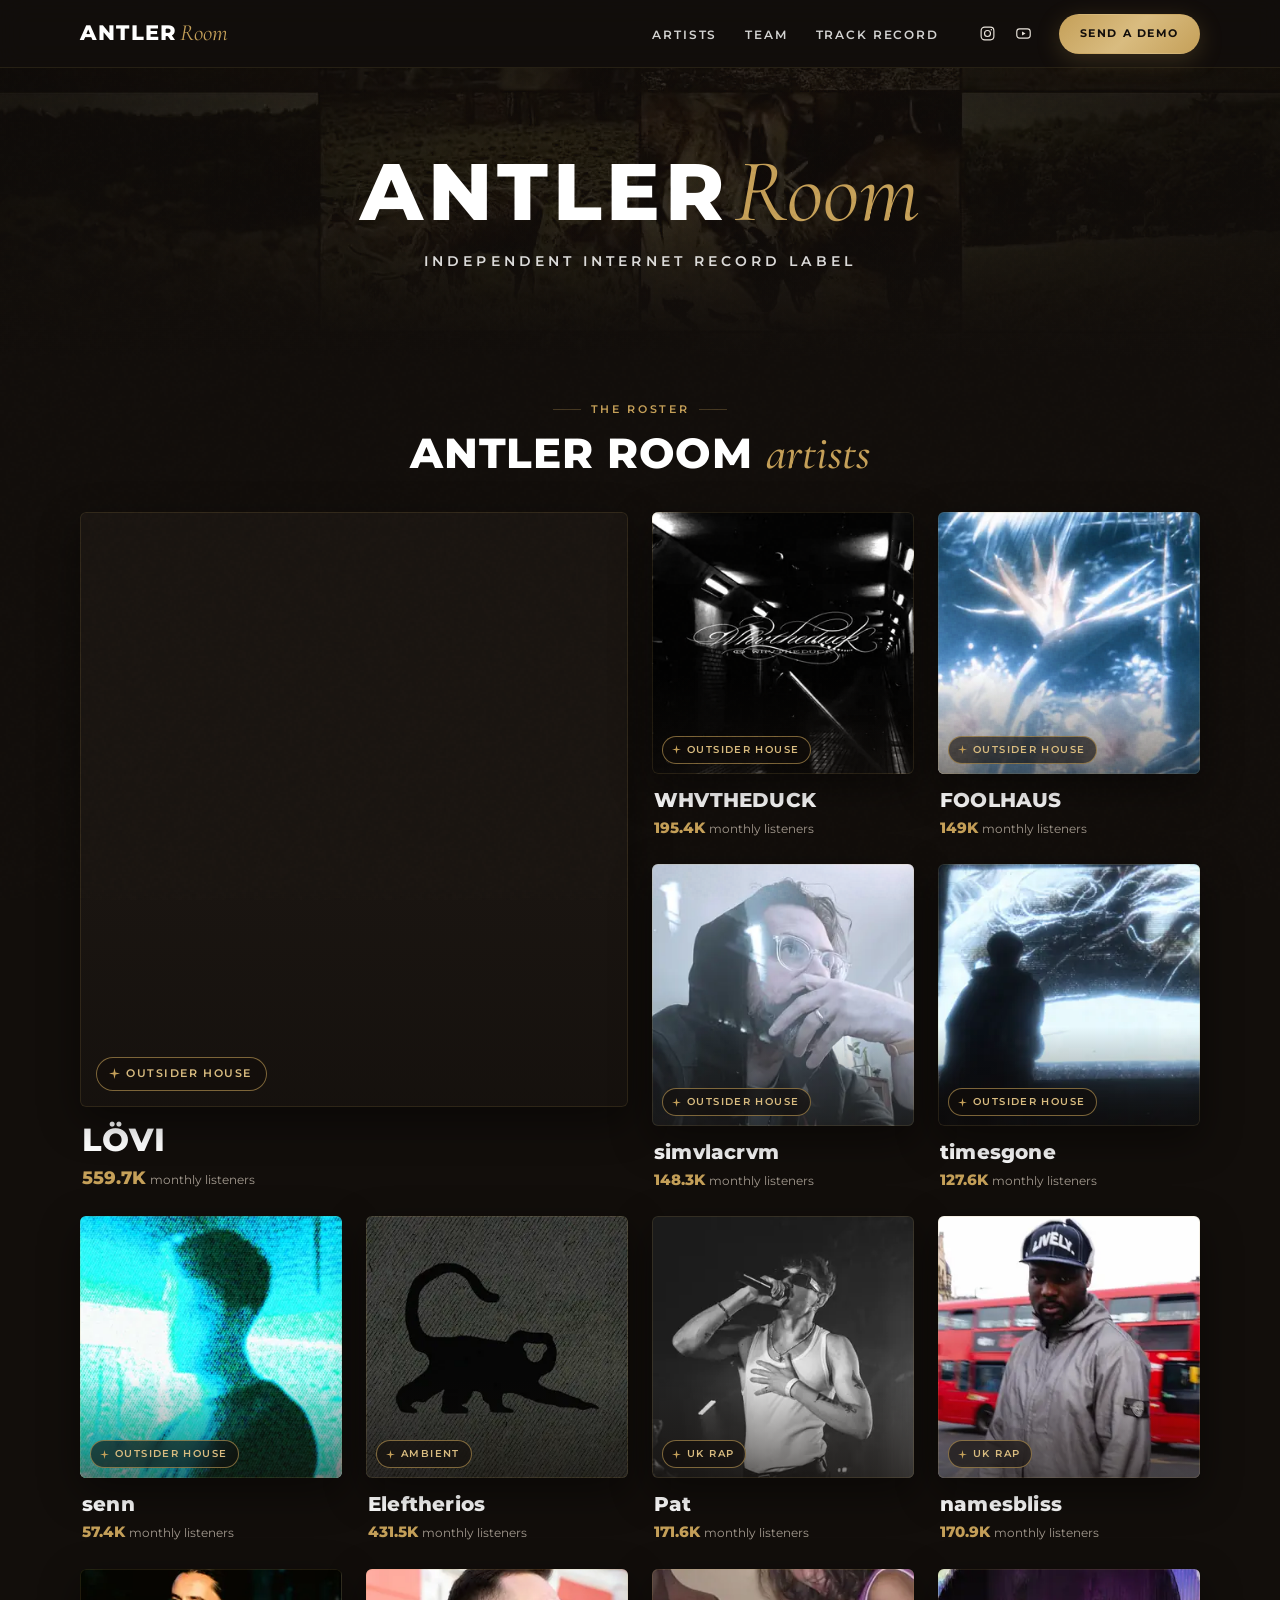
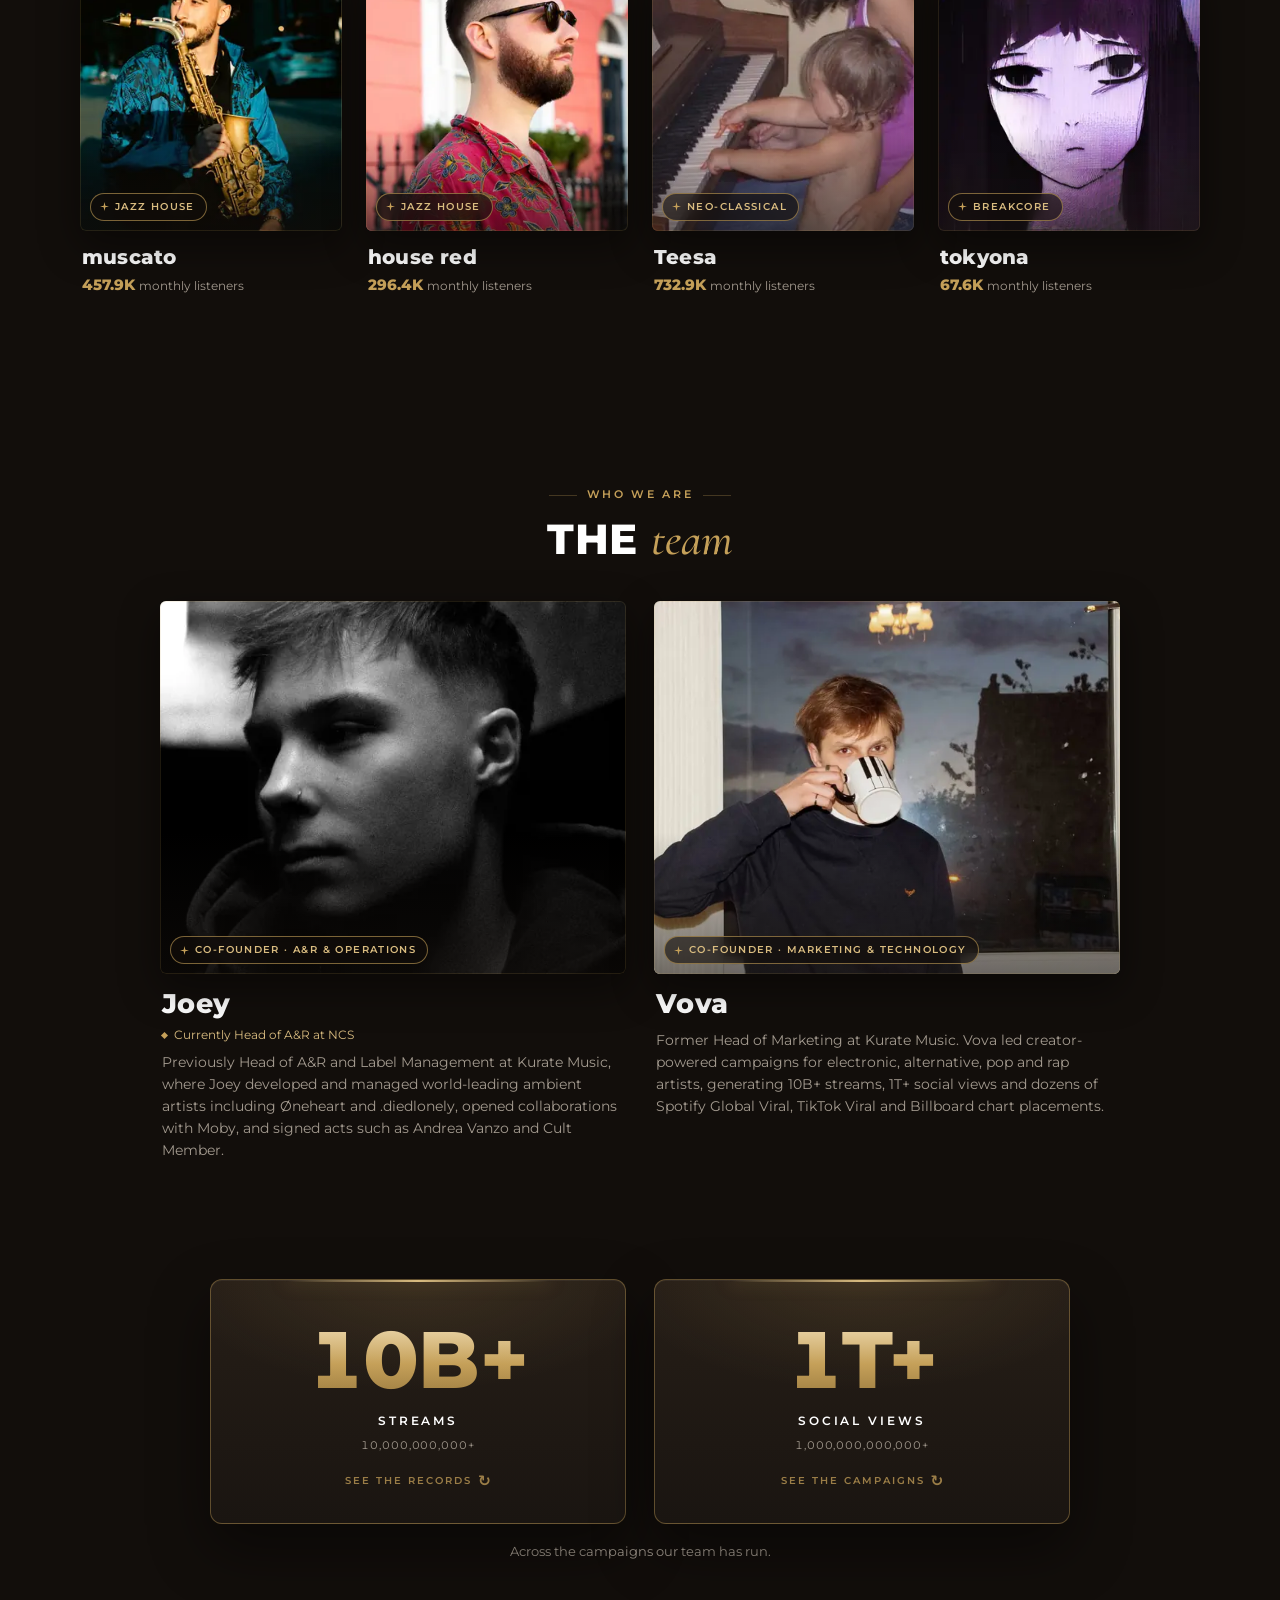
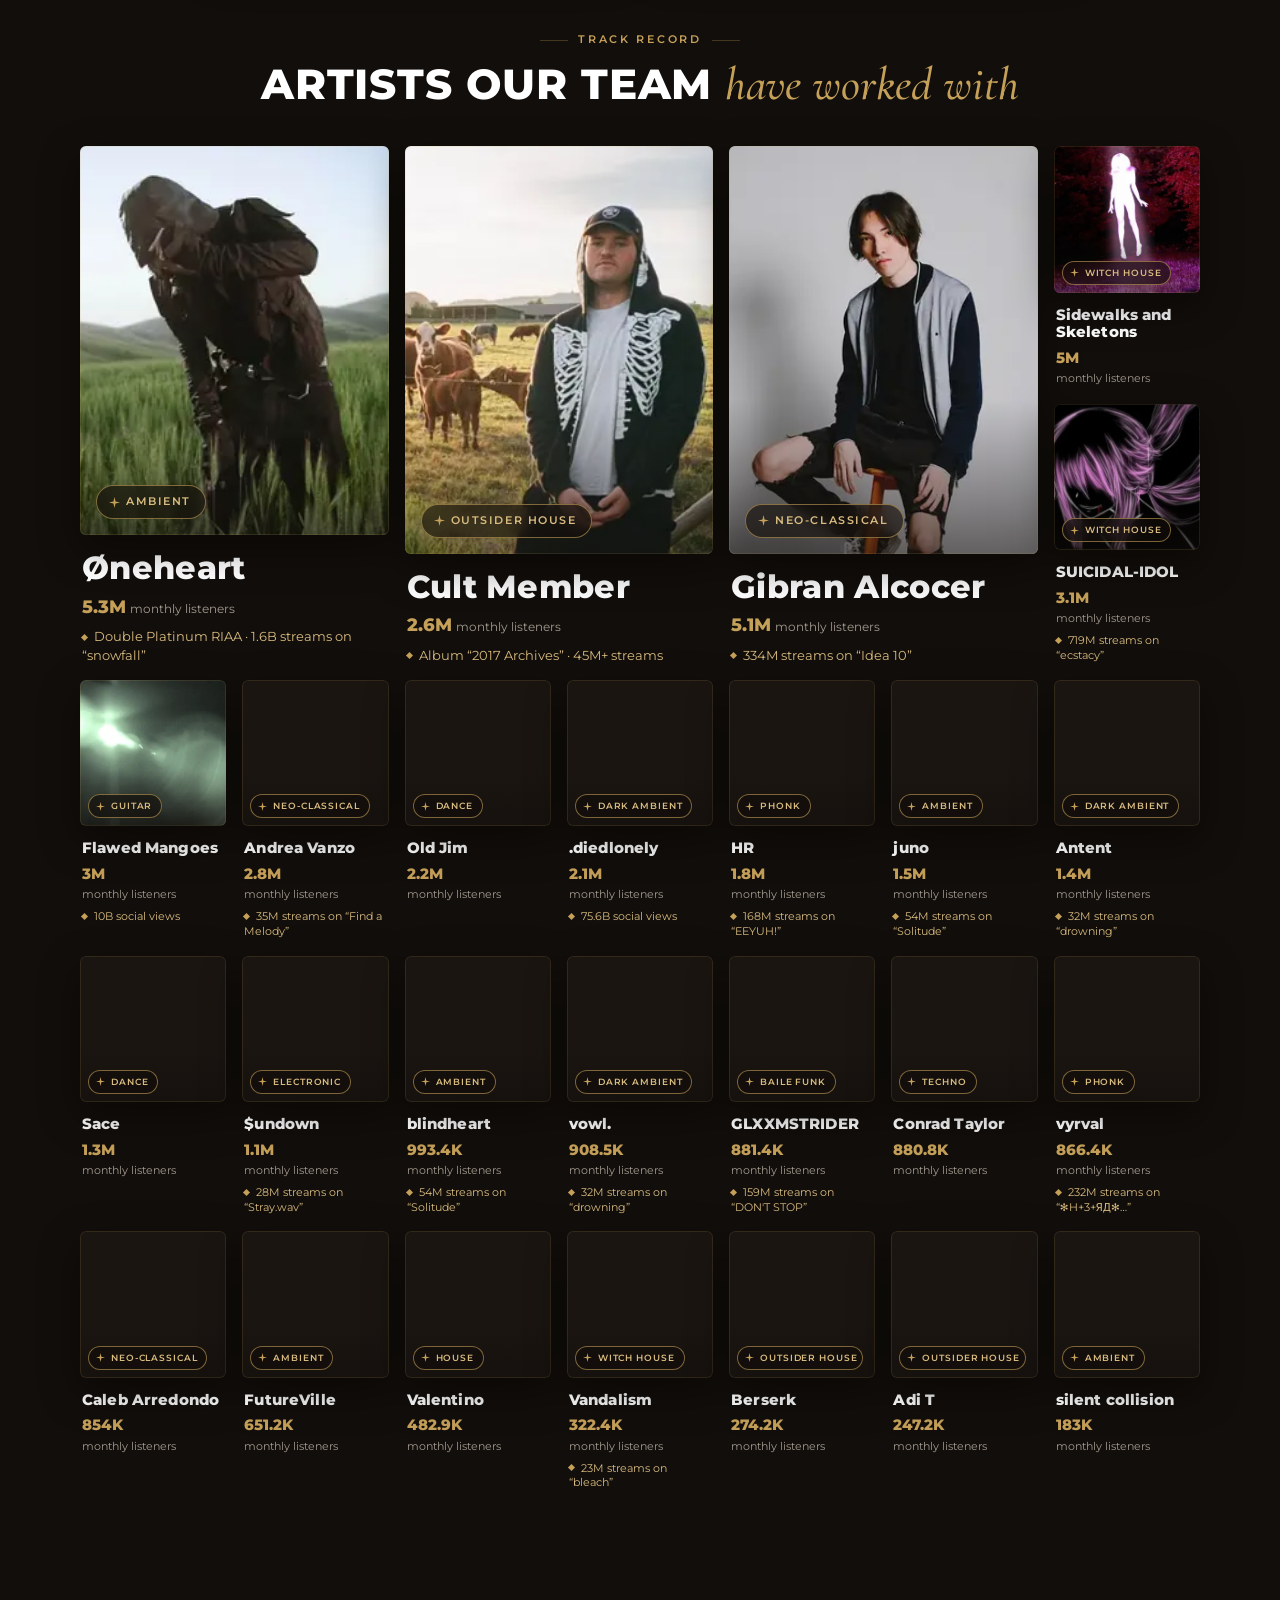
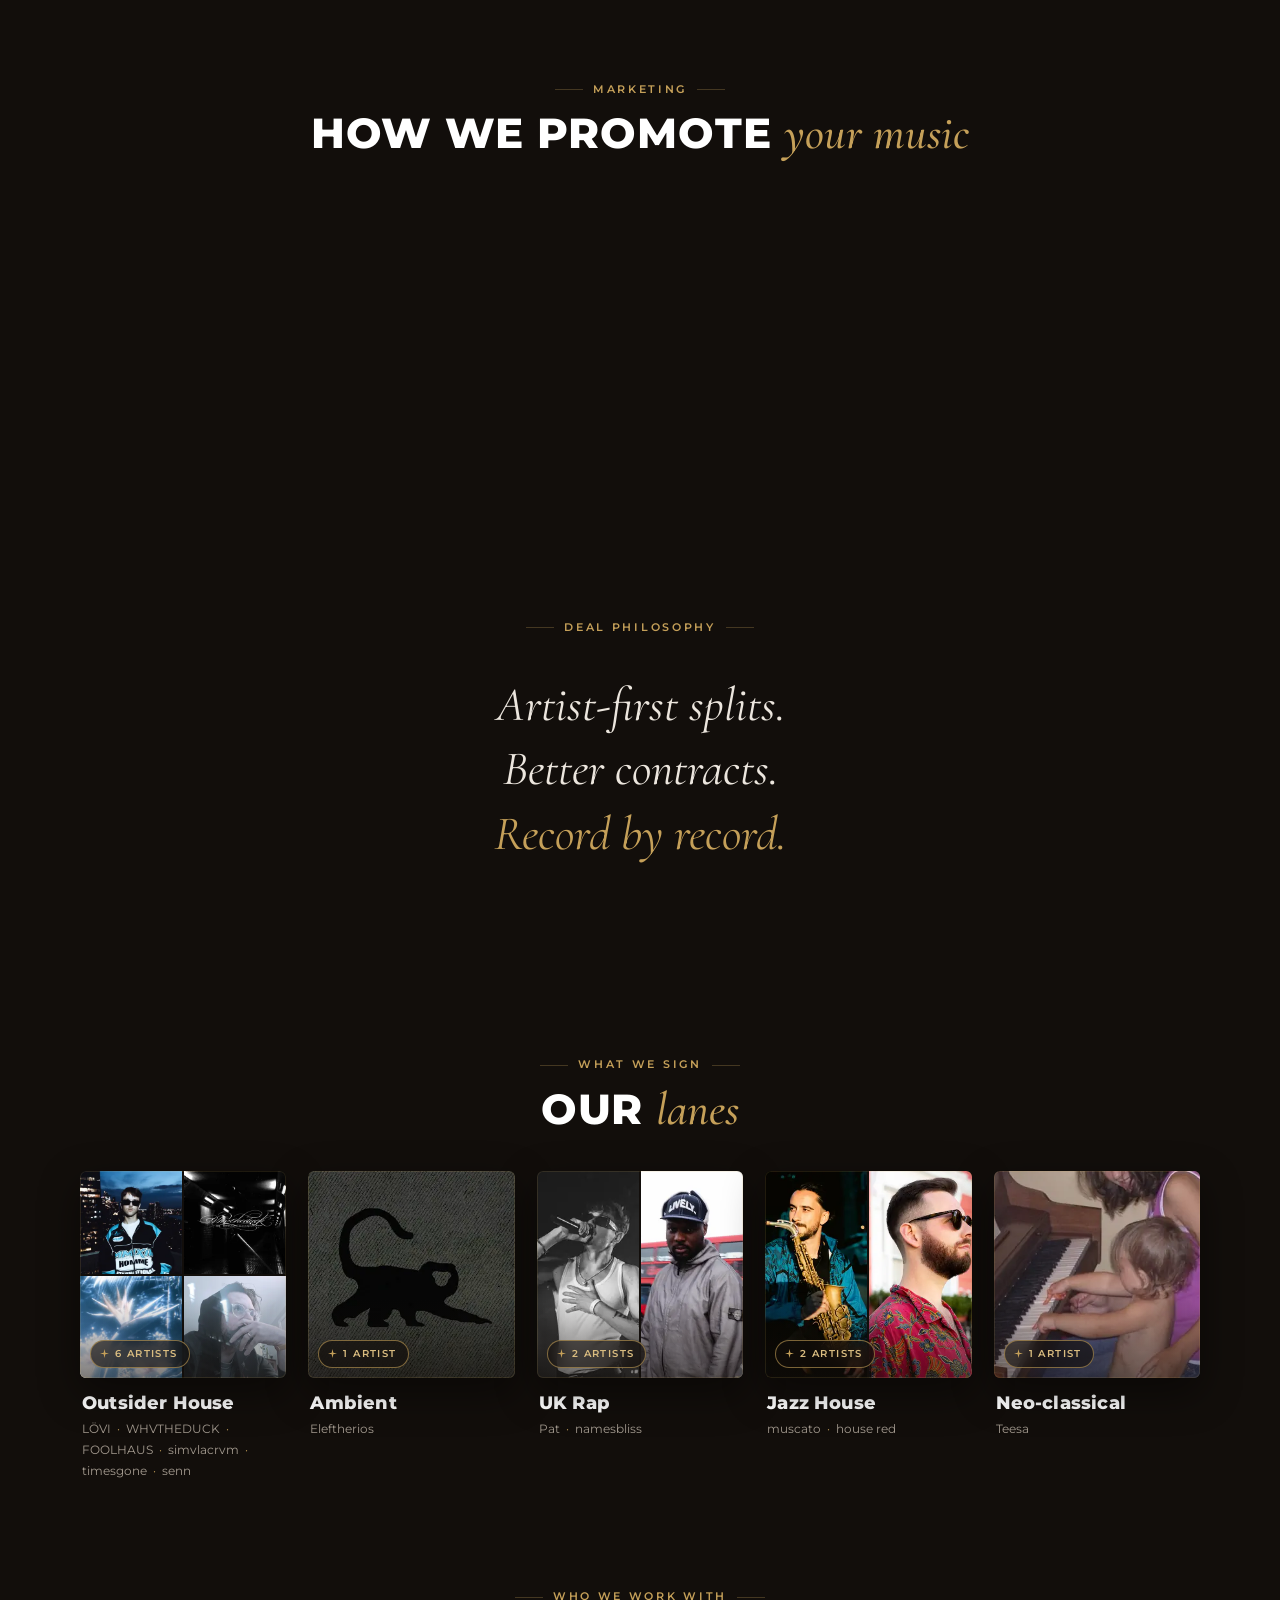
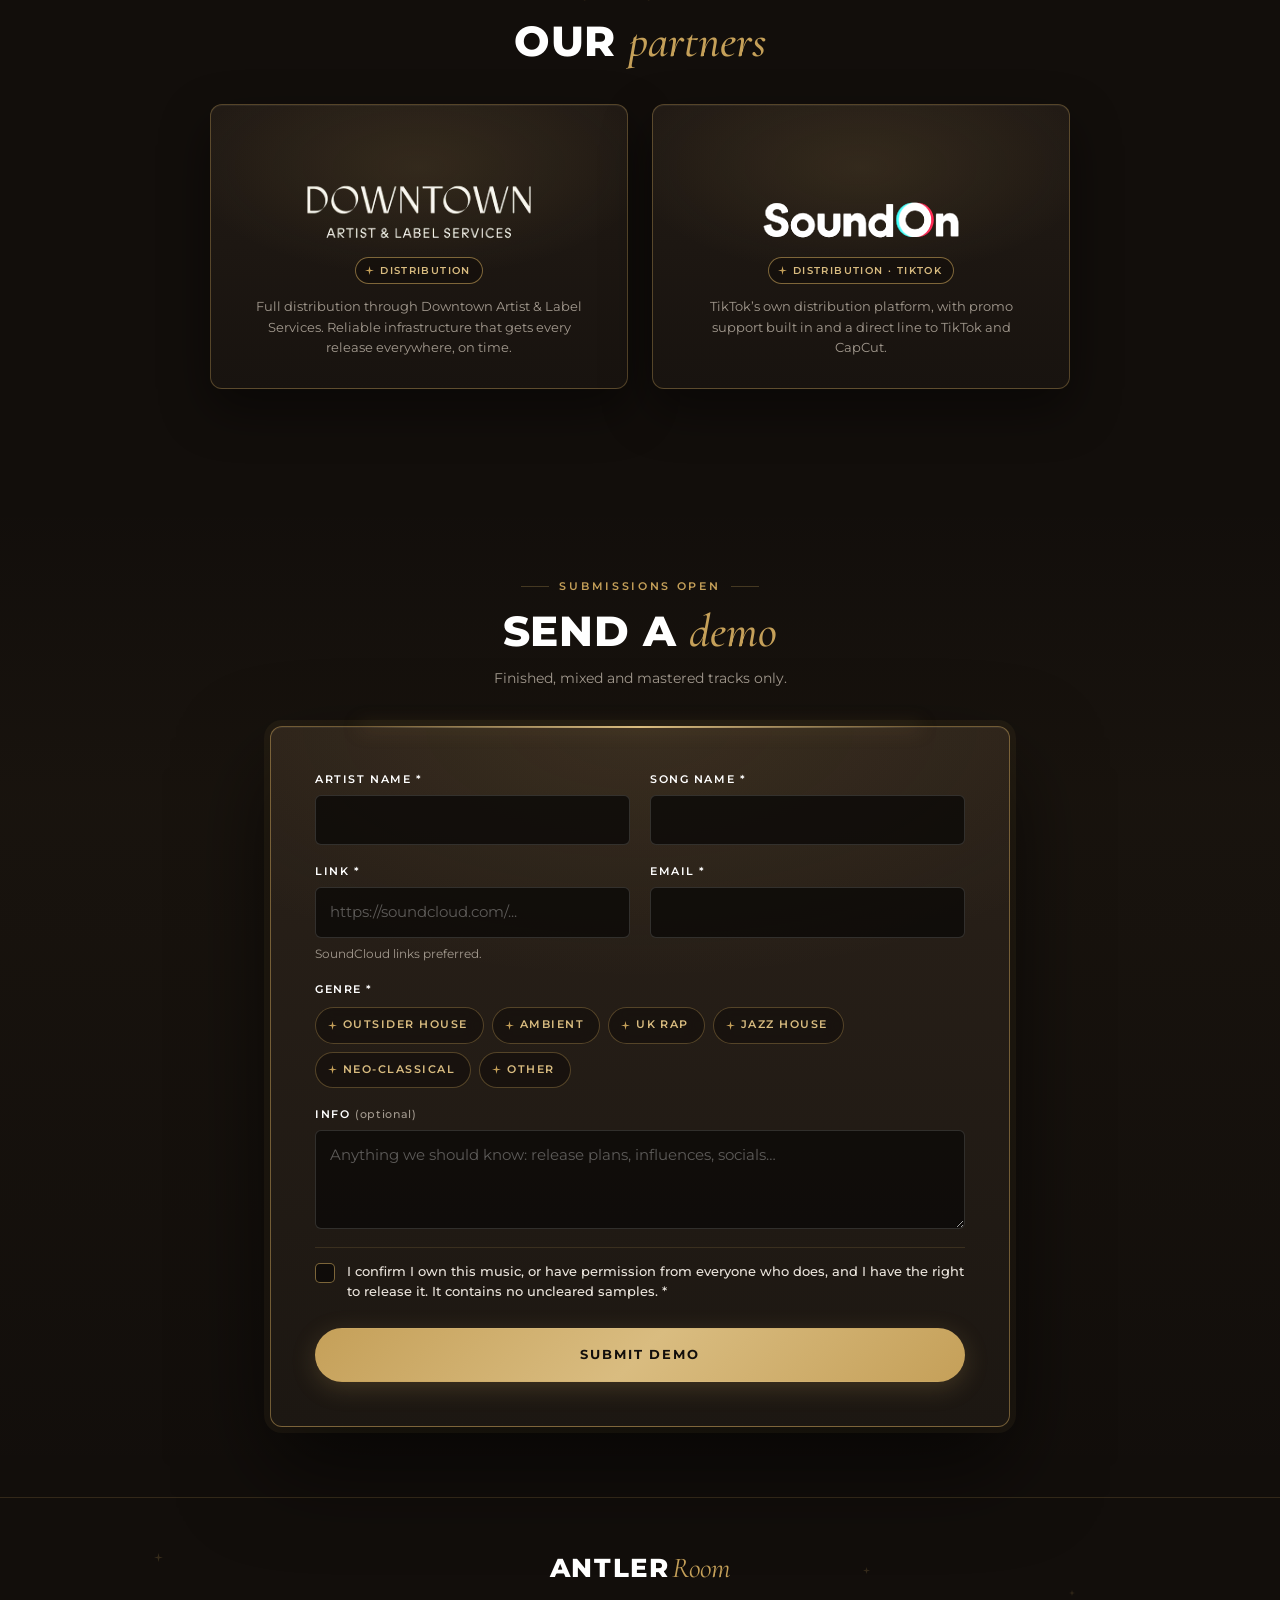
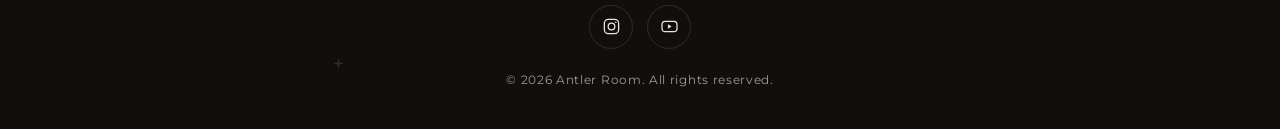
==== commit bbdfda17: "Move redesign from /mockup to the site root Co-authored-by: antlerroom <antlerroom@users.noreply.git" ====
--- a/index.html
+++ b/index.html
@@ -3,41 +3,14 @@
 <head>
   <meta charset="UTF-8">
   <meta name="viewport" content="width=device-width, initial-scale=1.0">
-  <!-- The inline no-js script below is allowed by its hash; update the hash if that line changes. -->
-  <meta http-equiv="Content-Security-Policy" content="default-src 'self'; script-src 'self' 'sha256-e2g5HkZP+fghbsY1m7moq4GopOo7zRRaAHNyQ2Q7oSI='; style-src 'self'; img-src 'self' data:; font-src 'self'; media-src 'self'; connect-src 'self' https://script.google.com https://script.googleusercontent.com; object-src 'none'; base-uri 'self'; form-action 'self'; upgrade-insecure-requests">
-  <meta name="referrer" content="strict-origin-when-cross-origin">
-  <title>Antler Room | Independent Internet Record Label</title>
-  <meta name="description" content="Antler Room is an independent internet record label for outsider house, ambient, UK rap, jazz house and neo-classical. Our team has driven 10B+ streams and 1T+ social views. Send us your demo.">
-  <link rel="canonical" href="https://antlerroom.co.uk/">
+  <title>Antler Room | Independent Internet Record Label (mock-up)</title>
+  <meta name="description" content="Antler Room is an independent internet record label. Outsider house, ambient, UK rap, jazz house and neo-classical.">
+  <meta name="robots" content="noindex, nofollow">
   <meta name="theme-color" content="#120E0B">
-  <link rel="icon" href="favicon.svg" type="image/svg+xml">
-  <link rel="apple-touch-icon" href="media/icons/apple-touch-icon.png">
-
-  <meta property="og:type" content="website">
-  <meta property="og:site_name" content="Antler Room">
-  <meta property="og:locale" content="en_GB">
-  <meta property="og:url" content="https://antlerroom.co.uk/">
-  <meta property="og:title" content="Antler Room | Independent Internet Record Label">
-  <meta property="og:description" content="Outsider house, ambient, UK rap, jazz house and neo-classical. 10B+ streams and 1T+ social views across our team's campaigns. Send us your demo.">
-  <meta property="og:image" content="https://antlerroom.co.uk/media/share/og-image.jpg">
-  <meta property="og:image:width" content="1200">
-  <meta property="og:image:height" content="630">
-  <meta property="og:image:alt" content="Antler Room, Independent Internet Record Label">
-  <meta name="twitter:card" content="summary_large_image">
-  <script type="application/ld+json">
-  {
-    "@context": "https://schema.org",
-    "@type": "Organization",
-    "name": "Antler Room",
-    "url": "https://antlerroom.co.uk/",
-    "logo": "https://antlerroom.co.uk/media/icons/icon-512.png",
-    "description": "Independent internet record label for outsider house, ambient, UK rap, jazz house and neo-classical.",
-    "sameAs": ["https://www.instagram.com/antlerroom/", "https://www.youtube.com/@AntlerRoom"]
-  }
-  </script>
+  <link rel="icon" href="data:image/svg+xml,%3Csvg xmlns='http://www.w3.org/2000/svg' viewBox='0 0 16 16'%3E%3Crect width='16' height='16' rx='3' fill='%23120E0B'/%3E%3Cpath d='M8 2L9.1 6.9L14 8L9.1 9.1L8 14L6.9 9.1L2 8L6.9 6.9Z' fill='%23C5A059'/%3E%3C/svg%3E">
 
   <link rel="preload" href="data/artists.json" as="fetch" crossorigin>
-  <!-- Lead roster card (first artist after sorting artists.json) is the largest paint on most screens; keep in step with SIZES.rosterFeature in js/main.js. -->
+  <!-- Lead roster card (first artist after sorting artists.json) is the largest paint on most screens; keep in step with SIZES.rosterFeature in mockup.js. -->
   <link rel="preload" as="image" href="media/artists/lovi-640.webp" imagesrcset="media/artists/lovi-320.webp 320w, media/artists/lovi-640.webp 640w" imagesizes="(max-width: 700px) calc(100vw - 40px), (max-width: 1200px) calc(50vw - 40px), 548px" fetchpriority="high">
 
   <link rel="stylesheet" href="css/styles.css">
@@ -123,7 +96,7 @@
   <header class="hero" id="top">
     <div class="hero-media" aria-hidden="true">
       <img class="hero-poster" src="media/hero/deer-wall-poster.webp" srcset="media/hero/deer-wall-poster-480.webp 854w, media/hero/deer-wall-poster.webp 1280w" sizes="100vw" width="1280" height="720" alt="" fetchpriority="high">
-      <!-- Sources are attached by js/main.js after the page has loaded, so the video never competes with first paint. -->
+      <!-- Sources are attached by mockup.js after the page has loaded, so the video never competes with first paint. -->
       <video class="hero-video" muted loop playsinline preload="none" data-src="media/hero/deer-wall-720.mp4" data-src-small="media/hero/deer-wall-480.mp4"></video>
       <div class="hero-overlay"></div>
     </div>
@@ -190,15 +163,29 @@
     <section id="stats" class="section section--stats" aria-label="Team track record in numbers">
       <div class="container">
         <div class="stats-row">
-          <div class="stat">
-            <span class="stat-number" data-count-to="10" data-suffix="B+">10B+</span>
-            <span class="stat-label">Streams</span>
-            <span class="stat-full">10,000,000,000+</span>
+          <div class="stat" data-stat="streams">
+            <button class="stat-toggle" type="button" aria-expanded="false" aria-controls="stat-streams-back">
+              <span class="visually-hidden">10B+ streams: show the biggest records</span>
+            </button>
+            <div class="stat-face stat-front">
+              <span class="stat-number" data-count-to="10" data-suffix="B+">10B+</span>
+              <span class="stat-label">Streams</span>
+              <span class="stat-full">10,000,000,000+</span>
+              <span class="stat-hint" aria-hidden="true">See the records</span>
+            </div>
+            <div class="stat-face stat-back" id="stat-streams-back"></div>
           </div>
-          <div class="stat">
-            <span class="stat-number stat-number--reveal">1T+</span>
-            <span class="stat-label">Social views</span>
-            <span class="stat-full">1,000,000,000,000+</span>
+          <div class="stat" data-stat="social_views">
+            <button class="stat-toggle" type="button" aria-expanded="false" aria-controls="stat-social-back">
+              <span class="visually-hidden">1T+ social views: show the biggest campaigns</span>
+            </button>
+            <div class="stat-face stat-front">
+              <span class="stat-number stat-number--reveal">1T+</span>
+              <span class="stat-label">Social views</span>
+              <span class="stat-full">1,000,000,000,000+</span>
+              <span class="stat-hint" aria-hidden="true">See the campaigns</span>
+            </div>
+            <div class="stat-face stat-back" id="stat-social-back"></div>
           </div>
         </div>
         <p class="stats-note">Across the campaigns our team has run.</p>
@@ -371,7 +358,6 @@
               </div>
             </div>
 
-            <p class="form-status" role="alert" hidden></p>
             <button type="submit" class="btn btn--gold btn--block form-submit">Submit demo</button>
           </form>
         </div>
--- a/css/styles.css
+++ b/css/styles.css
@@ -1,4 +1,4 @@
-/* Antler Room */
+/* Antler Room redesign mock-up */
 
 /* Self-hosted variable fonts (Google Fonts latin subset). Other scripts fall back to system fonts. */
 @font-face {
@@ -296,10 +296,6 @@
 .hero-title { display: inline-flex; align-items: baseline; gap: 0.15em; line-height: 1; }
 .hero-title-antler { font-weight: 800; font-size: clamp(2.6rem, 8vw, 5rem); letter-spacing: 0.06em; color: var(--white); }
 .hero-title-room { font-family: var(--font-serif); font-style: italic; font-weight: 400; font-size: clamp(2.9rem, 9vw, 5.6rem); color: var(--gold); }
-@media (max-width: 360px) {
-  .hero-title-antler { font-size: 2.2rem; }
-  .hero-title-room { font-size: 2.5rem; }
-}
 .hero-line {
   margin-top: 14px;
   font-size: clamp(0.72rem, 1.6vw, 0.85rem);
@@ -601,9 +597,6 @@
 .form-honeypot { position: absolute; left: -9999px; width: 1px; height: 1px; overflow: hidden; opacity: 0; pointer-events: none; }
 
 .form-submit { margin-top: 26px; min-height: 54px; font-size: 0.82rem; }
-.form-submit:disabled { opacity: 0.7; cursor: progress; }
-.form-status { margin-top: 18px; font-size: 0.85rem; text-align: center; color: var(--error); }
-.form-status + .form-submit { margin-top: 12px; }
 
 .form-success { position: relative; display: flex; flex-direction: column; align-items: center; gap: 12px; text-align: center; padding: clamp(12px, 3vw, 28px) 0; }
 .form-success-grain { position: absolute; top: -10px; left: 50%; width: 260px; height: 150px; transform: translateX(-50%); pointer-events: none; }
@@ -626,11 +619,18 @@
 
 .section--stats { padding: clamp(28px, 4vw, 48px) 0 clamp(36px, 5vw, 60px); text-align: center; }
 .stats-row { display: grid; grid-template-columns: repeat(2, minmax(0, 1fr)); gap: clamp(12px, 2.4vw, 28px); max-width: 860px; margin: 0 auto; }
+/* Flip card: both faces share one grid cell, so the card is as tall as the taller face. */
 .stat {
+  position: relative;
+  display: grid;
+  perspective: 1400px;
+  transition: transform 0.35s cubic-bezier(.2,.7,.2,1);
+}
+.stat-face {
+  grid-area: 1 / 1;
   position: relative;
   display: flex;
   flex-direction: column;
-  align-items: center;
   padding: clamp(24px, 4vw, 40px) 16px clamp(20px, 3vw, 30px);
   border: 1px solid rgba(197, 160, 89, 0.4);
   border-radius: 12px;
@@ -639,10 +639,17 @@
     linear-gradient(180deg, #261E17 0%, #1A1511 100%);
   box-shadow: inset 0 1px 0 rgba(255, 255, 255, 0.05), 0 24px 60px rgba(0, 0, 0, 0.45);
   overflow: hidden;
-  transition: transform 0.35s cubic-bezier(.2,.7,.2,1), border-color 0.3s ease, box-shadow 0.3s ease;
-}
-/* Spotlight that follows the pointer (position set in main.js). */
-.stat::after {
+  -webkit-backface-visibility: hidden;
+  backface-visibility: hidden;
+  transition: transform 0.8s cubic-bezier(.3,.7,.2,1), border-color 0.3s ease, box-shadow 0.3s ease;
+}
+.stat-front { align-items: center; justify-content: center; }
+.stat-back { transform: rotateY(180deg); padding: clamp(18px, 2.6vw, 26px) clamp(12px, 2.4vw, 26px); text-align: left; }
+.stat.is-flipped .stat-front { transform: rotateY(-180deg); }
+.stat.is-flipped .stat-back { transform: rotateY(0deg); }
+
+/* Spotlight that follows the pointer (position set in mockup.js). */
+.stat-face::after {
   content: '';
   position: absolute;
   inset: 0;
@@ -651,10 +658,87 @@
   opacity: 0;
   transition: opacity 0.3s ease;
 }
-.stat:hover { transform: translateY(-4px); border-color: rgba(217, 188, 128, 0.75); box-shadow: inset 0 1px 0 rgba(255, 255, 255, 0.06), 0 28px 70px rgba(0, 0, 0, 0.5), 0 0 40px rgba(197, 160, 89, 0.14); }
-.stat:hover::after { opacity: 1; }
-
-.stat::before {
+.stat:hover { transform: translateY(-4px); }
+.stat:hover .stat-face { border-color: rgba(217, 188, 128, 0.75); box-shadow: inset 0 1px 0 rgba(255, 255, 255, 0.06), 0 28px 70px rgba(0, 0, 0, 0.5), 0 0 40px rgba(197, 160, 89, 0.14); }
+.stat:hover .stat-face::after { opacity: 1; }
+
+.stat-toggle {
+  position: absolute;
+  inset: 0;
+  z-index: 3;
+  border: 0;
+  border-radius: 12px;
+  background: none;
+  cursor: pointer;
+}
+.stat-toggle:focus-visible { outline-offset: 4px; }
+.no-js .stat-toggle, .no-js .stat-hint { display: none; }
+
+.stat-hint {
+  display: inline-flex;
+  align-items: center;
+  gap: 6px;
+  margin-top: 14px;
+  font-size: 0.62rem;
+  font-weight: 600;
+  letter-spacing: 0.2em;
+  text-transform: uppercase;
+  color: var(--gold);
+  opacity: 0.75;
+  transition: opacity 0.25s ease;
+}
+.stat-hint::after { content: '\21BB'; font-size: 0.95rem; letter-spacing: 0; transition: transform 0.5s ease; }
+.stat:hover .stat-hint { opacity: 1; }
+.stat:hover .stat-hint::after { transform: rotate(180deg); }
+
+.stat-back-head { display: flex; justify-content: space-between; align-items: baseline; gap: 8px; margin-bottom: 10px; }
+.stat-back-title { font-size: 0.62rem; font-weight: 700; letter-spacing: 0.22em; text-transform: uppercase; color: var(--gold); }
+.stat-back-total { font-size: 0.62rem; letter-spacing: 0.12em; text-transform: uppercase; color: var(--muted); white-space: nowrap; }
+.stat-list { list-style: none; display: grid; gap: 2px; }
+.stat-item {
+  display: grid;
+  grid-template-columns: 34px minmax(0, 1fr) auto;
+  align-items: center;
+  gap: 10px;
+  padding: 6px 0;
+  border-top: 1px solid rgba(197, 160, 89, 0.12);
+  opacity: 0;
+  transform: translateX(10px);
+  transition: opacity 0.4s ease, transform 0.4s ease;
+}
+.stat.is-flipped .stat-item { opacity: 1; transform: none; transition-delay: calc(0.3s + var(--i) * 0.06s); }
+.stat-item img, .stat-item .art-placeholder { position: relative; width: 34px; height: 34px; border-radius: 50%; object-fit: cover; }
+.stat-item-name { min-width: 0; font-size: 0.8rem; font-weight: 700; line-height: 1.25; color: var(--white); overflow: hidden; text-overflow: ellipsis; white-space: nowrap; }
+.stat-item-name small { display: block; font-size: 0.68rem; font-weight: 500; color: var(--muted); overflow: hidden; text-overflow: ellipsis; }
+.stat-item-value { font-size: 1rem; font-weight: 800; color: var(--gold-light); font-variant-numeric: tabular-nums; }
+
+.low-power .stat-face, .low-power .stat.is-flipped .stat-face { transform: none; transition: opacity 0.35s ease, border-color 0.3s ease; }
+.low-power .stat-back { opacity: 0; visibility: hidden; }
+.low-power .stat.is-flipped .stat-front { opacity: 0; visibility: hidden; }
+.low-power .stat.is-flipped .stat-back { opacity: 1; visibility: visible; }
+
+@media (max-width: 480px) {
+  .stat-hint { font-size: 0.54rem; letter-spacing: 0.1em; white-space: nowrap; }
+  .stat-back { padding: 14px 10px; }
+  .stat-back-total { display: none; }
+  .stat-item { grid-template-columns: minmax(0, 1fr) auto; gap: 6px; padding: 5px 0; }
+  .stat-item img, .stat-item .art-placeholder { display: none; }
+  .stat-item-name { font-size: 0.7rem; }
+  .stat-item-name small { font-size: 0.6rem; }
+  .stat-item-value { font-size: 0.82rem; }
+}
+
+.visually-hidden {
+  position: absolute !important;
+  width: 1px;
+  height: 1px;
+  overflow: hidden;
+  clip: rect(0 0 0 0);
+  clip-path: inset(50%);
+  white-space: nowrap;
+}
+
+.stat-face::before {
   content: '';
   position: absolute;
   top: 0;
@@ -687,7 +771,7 @@
 
 /* ---------- Track record ---------- */
 
-/* Lead-card count is picked in main.js so 7 / 4 / 2 columns leave no orphan row. */
+/* Lead-card count is picked in mockup.js so 7 / 4 / 2 columns leave no orphan row. */
 .section--track { padding-top: 0; }
 @media (min-width: 1200px) {
   .worked-grid { grid-template-columns: repeat(7, minmax(0, 1fr)); gap: 16px; }
@@ -781,8 +865,7 @@
 }
 @keyframes orbit-spin { to { transform: rotate(360deg); } }
 
-/* The orbit's pills reach ~190px from its centre, which doesn't fit beside the copy below 900px. */
-@media (max-width: 900px) {
+@media (max-width: 760px) {
   .promote-layout { grid-template-columns: 1fr; }
   .orbit { width: auto; height: auto; display: flex; flex-wrap: wrap; justify-content: center; gap: 8px; }
   .orbit-ring, .orbit-center { display: none; }
@@ -831,10 +914,9 @@
 .lane-card:hover .lane-mosaic img { transform: scale(1.04); }
 
 .lane-card .artist-name { font-size: clamp(1rem, 1.6vw, 1.15rem); }
-.lane-artists { margin-top: 2px; display: flex; flex-wrap: wrap; align-items: center; font-size: 0.74rem; color: var(--muted); }
+.lane-artists { margin-top: 6px; display: flex; flex-wrap: wrap; gap: 2px 0; font-size: 0.74rem; color: var(--muted); }
 .lane-artists li:not(:last-child)::after { content: '·'; margin: 0 6px; color: var(--gold); }
-/* Padding brings the tap target to 24px tall without changing the visual rhythm. */
-.lane-artist { display: inline-block; padding: 5px 0; line-height: 14px; transition: color 0.2s ease; }
+.lane-artist { transition: color 0.2s ease; }
 .lane-artist:hover, .lane-artist:focus-visible { color: var(--gold-light); }
 
 @media (min-width: 701px) and (max-width: 1024px) {
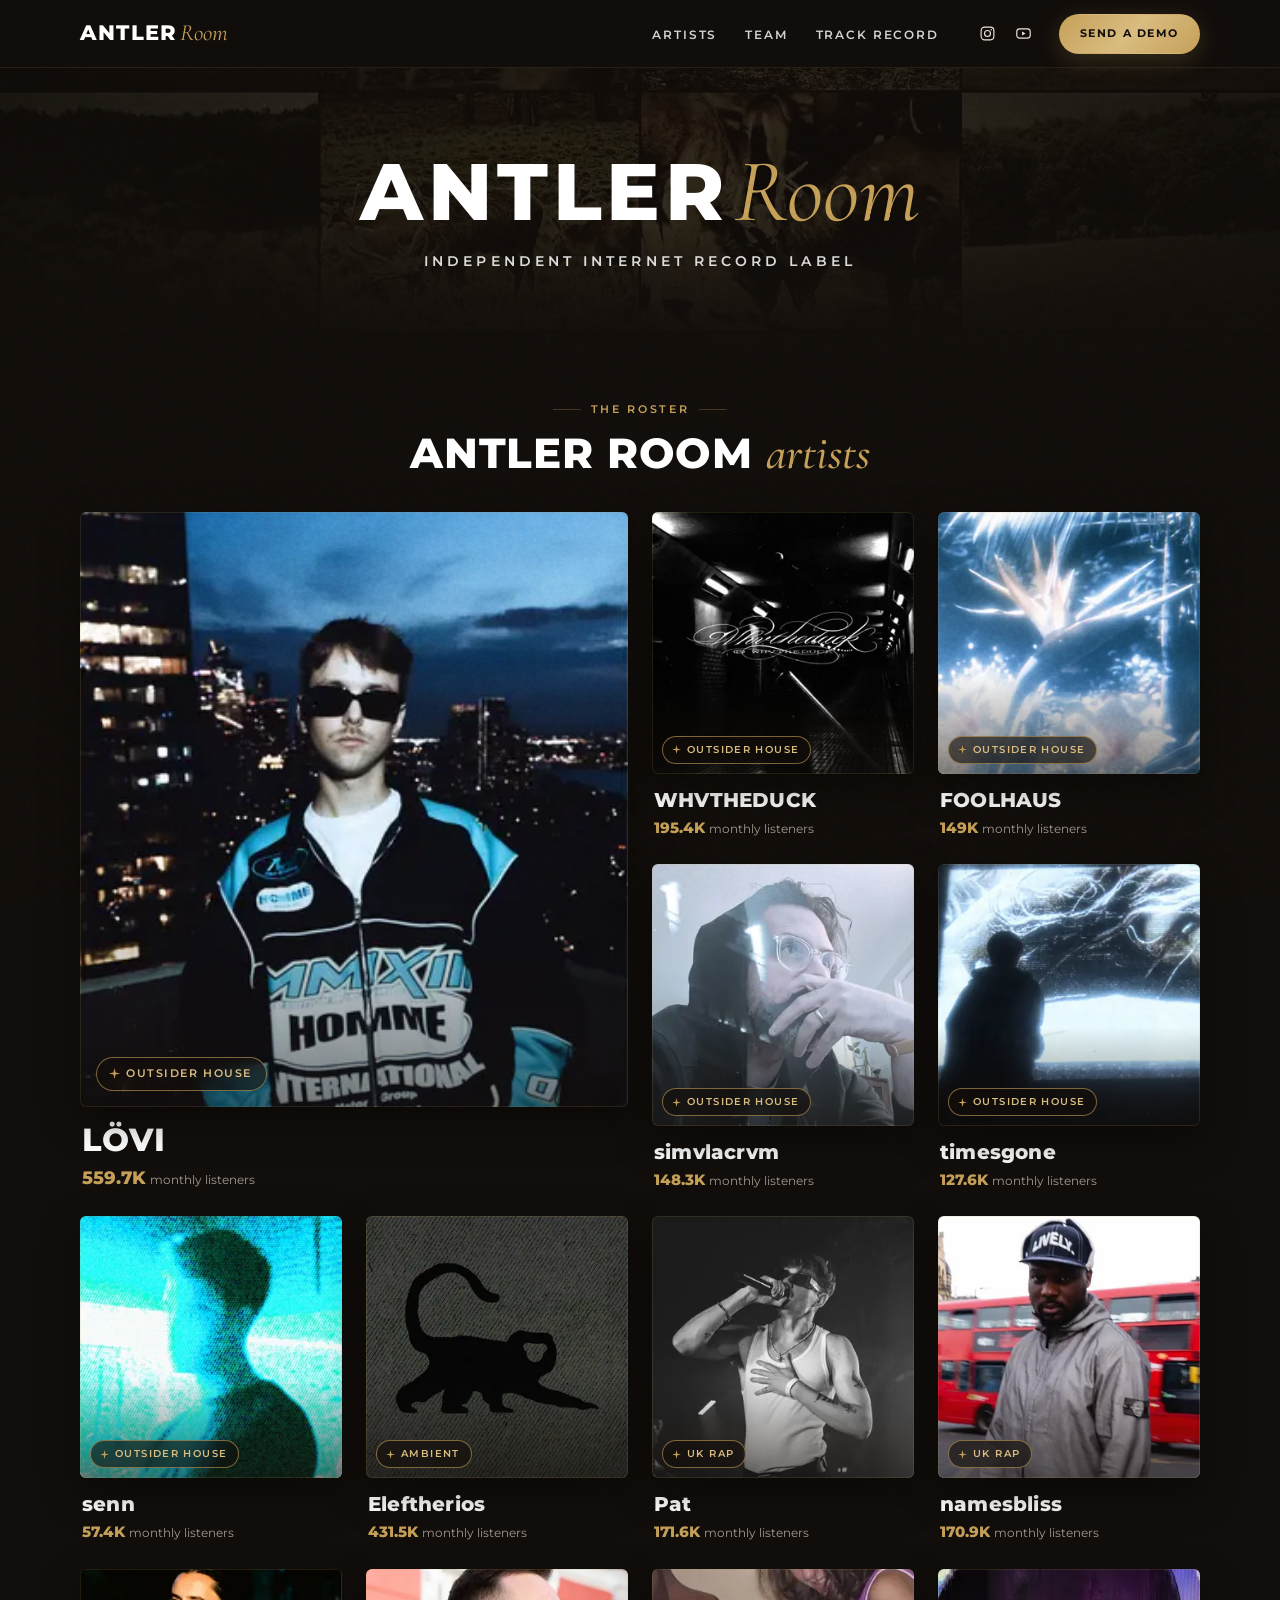
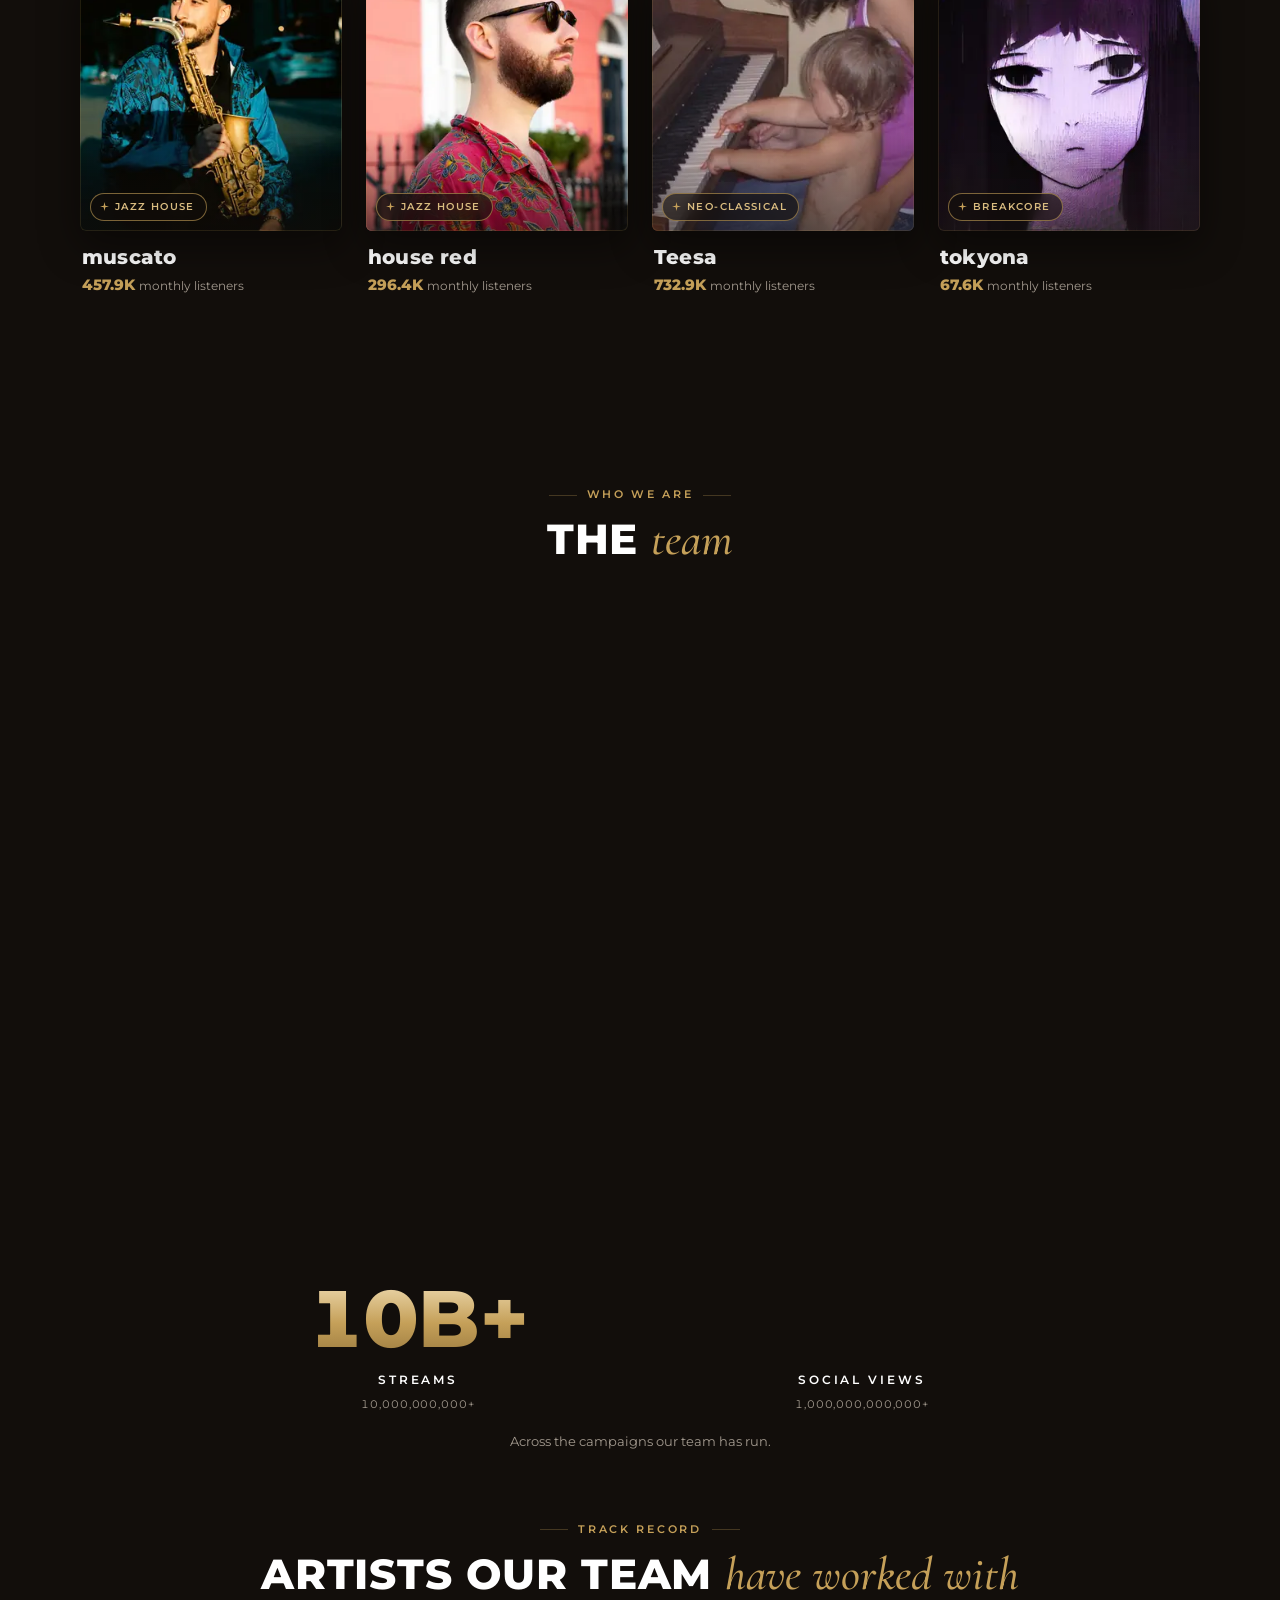
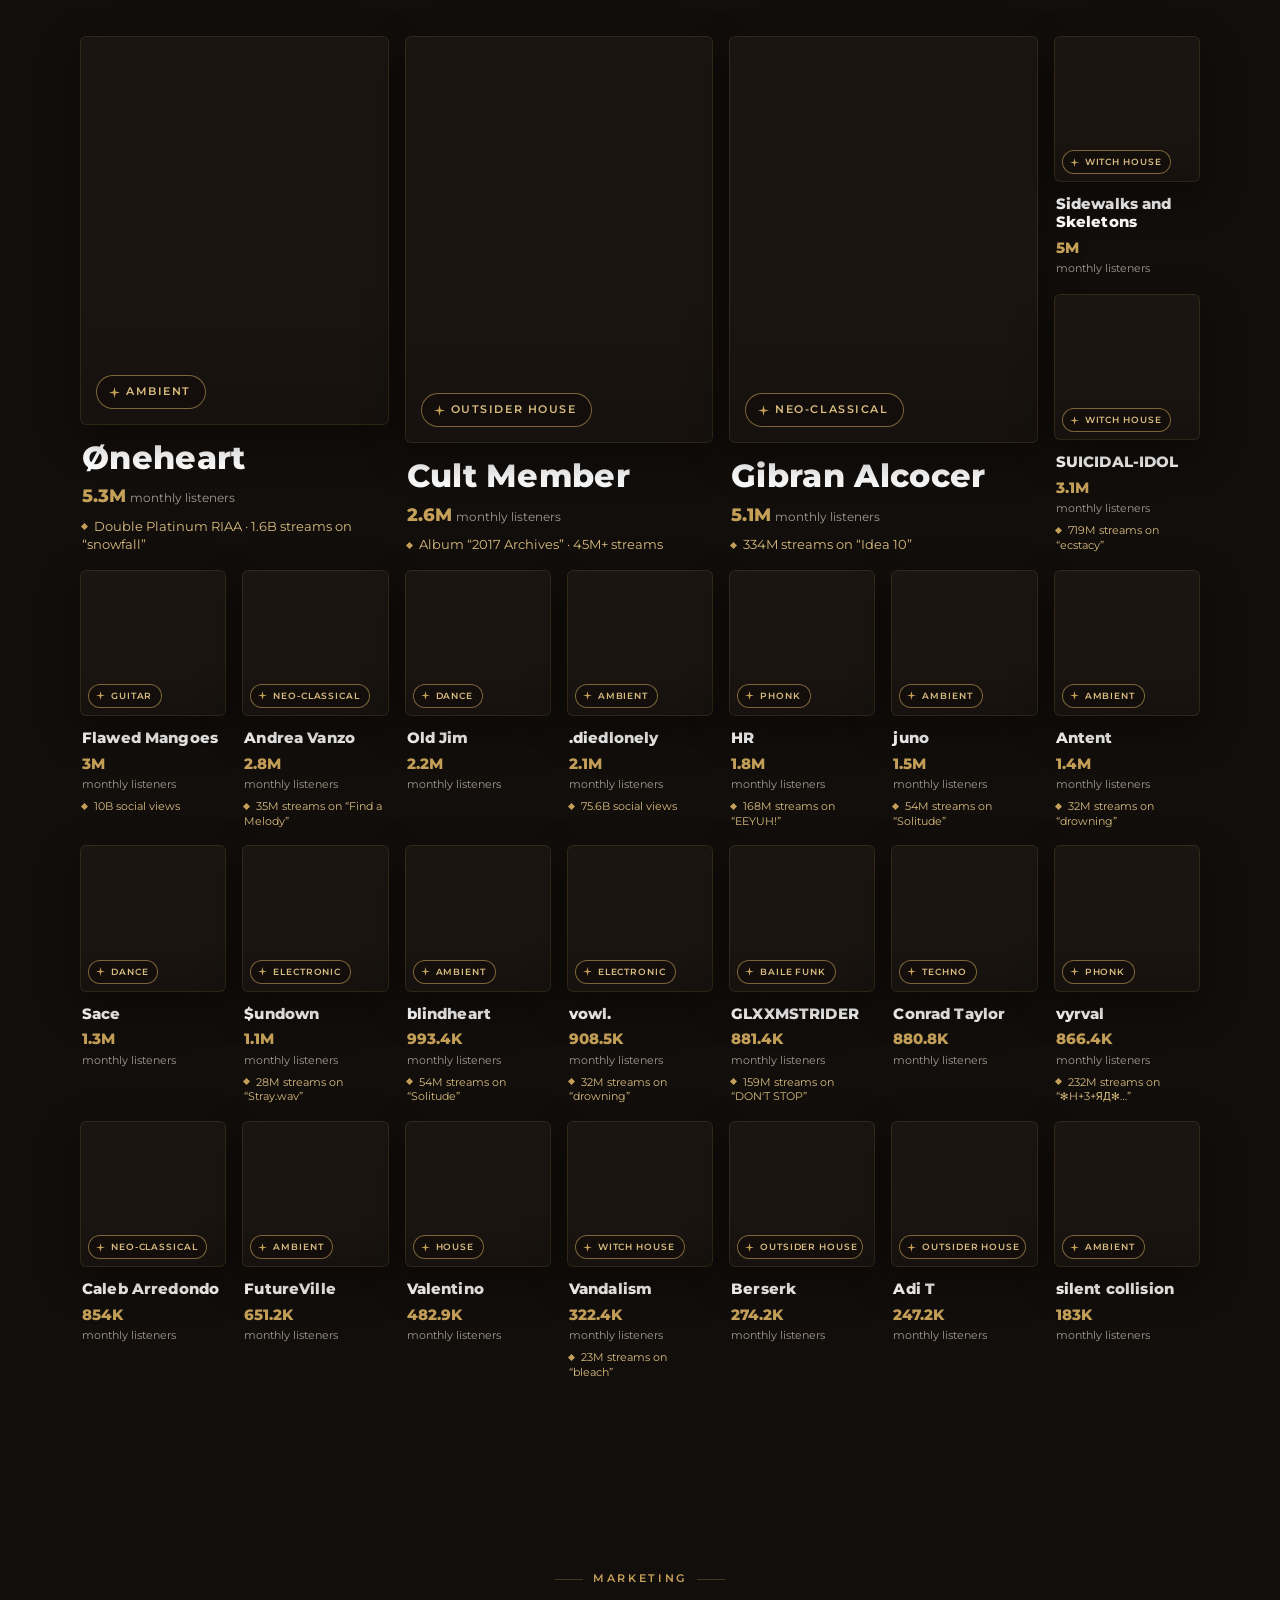
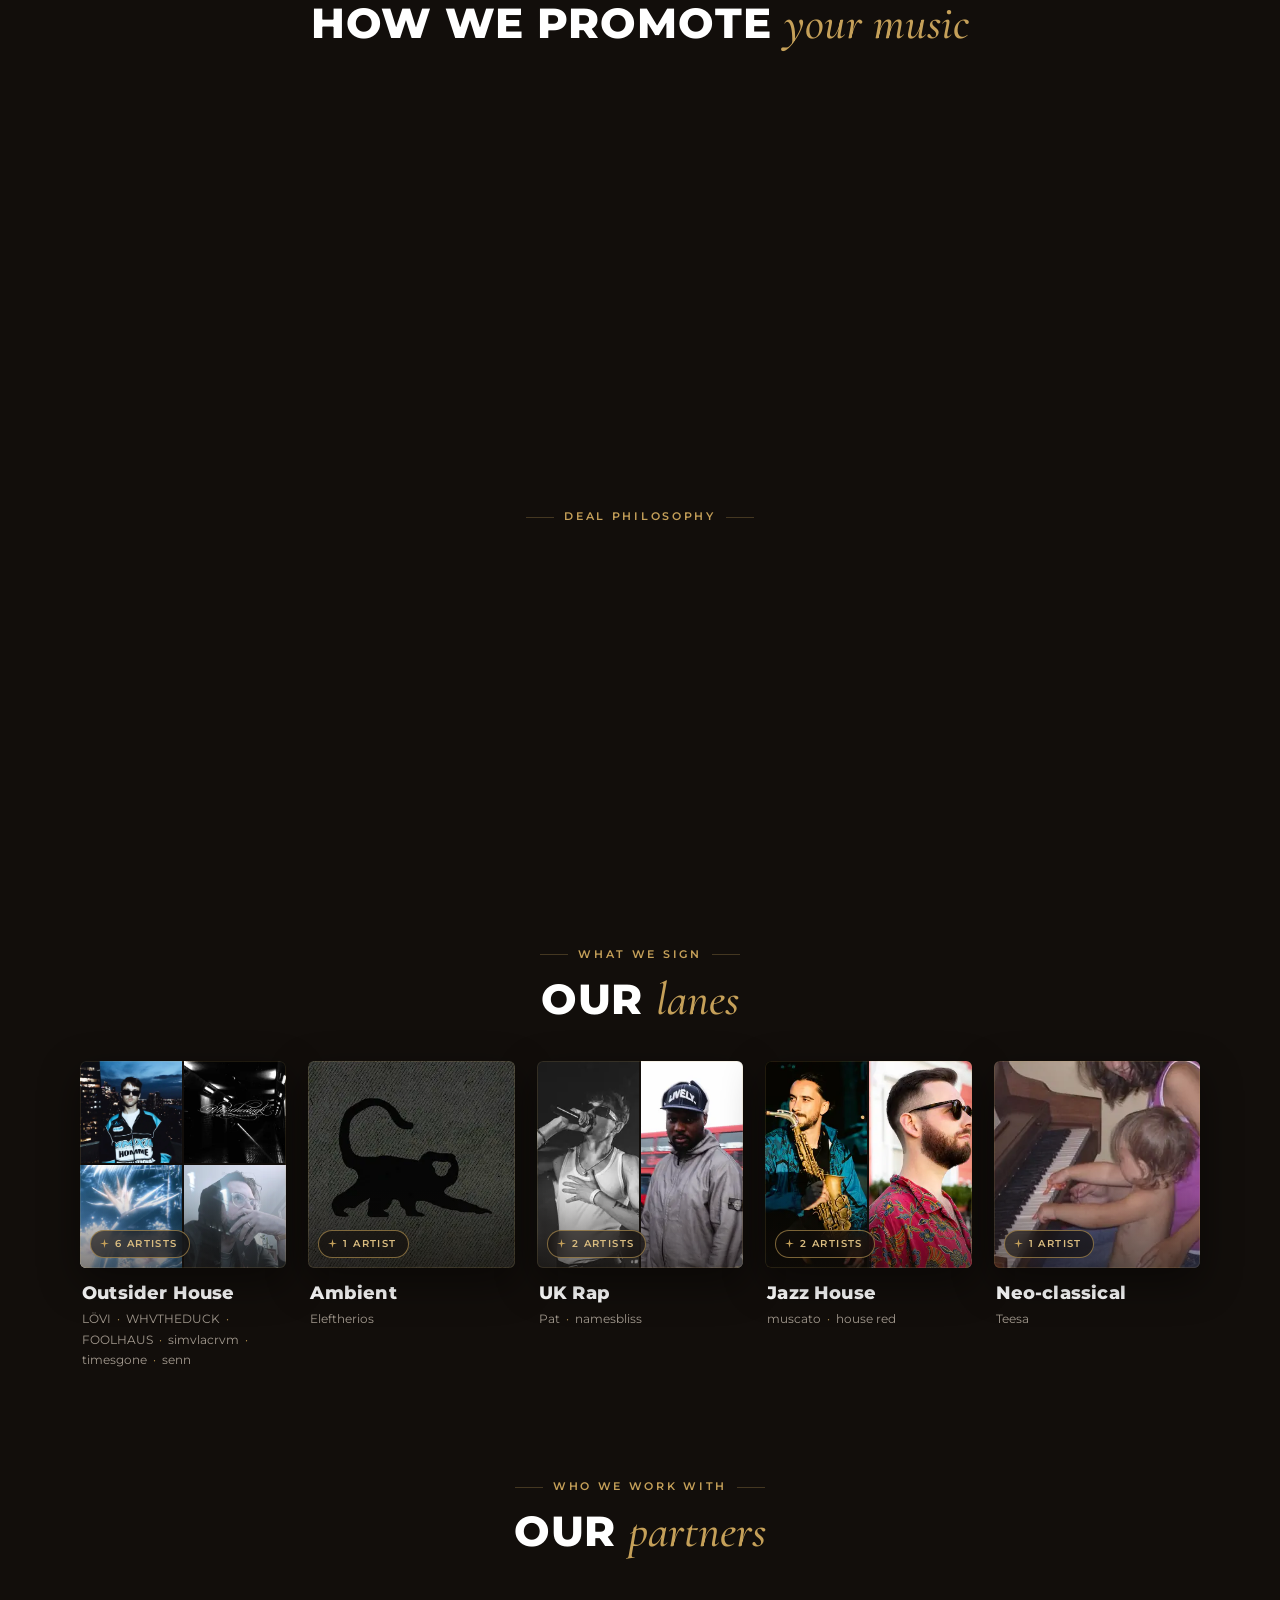
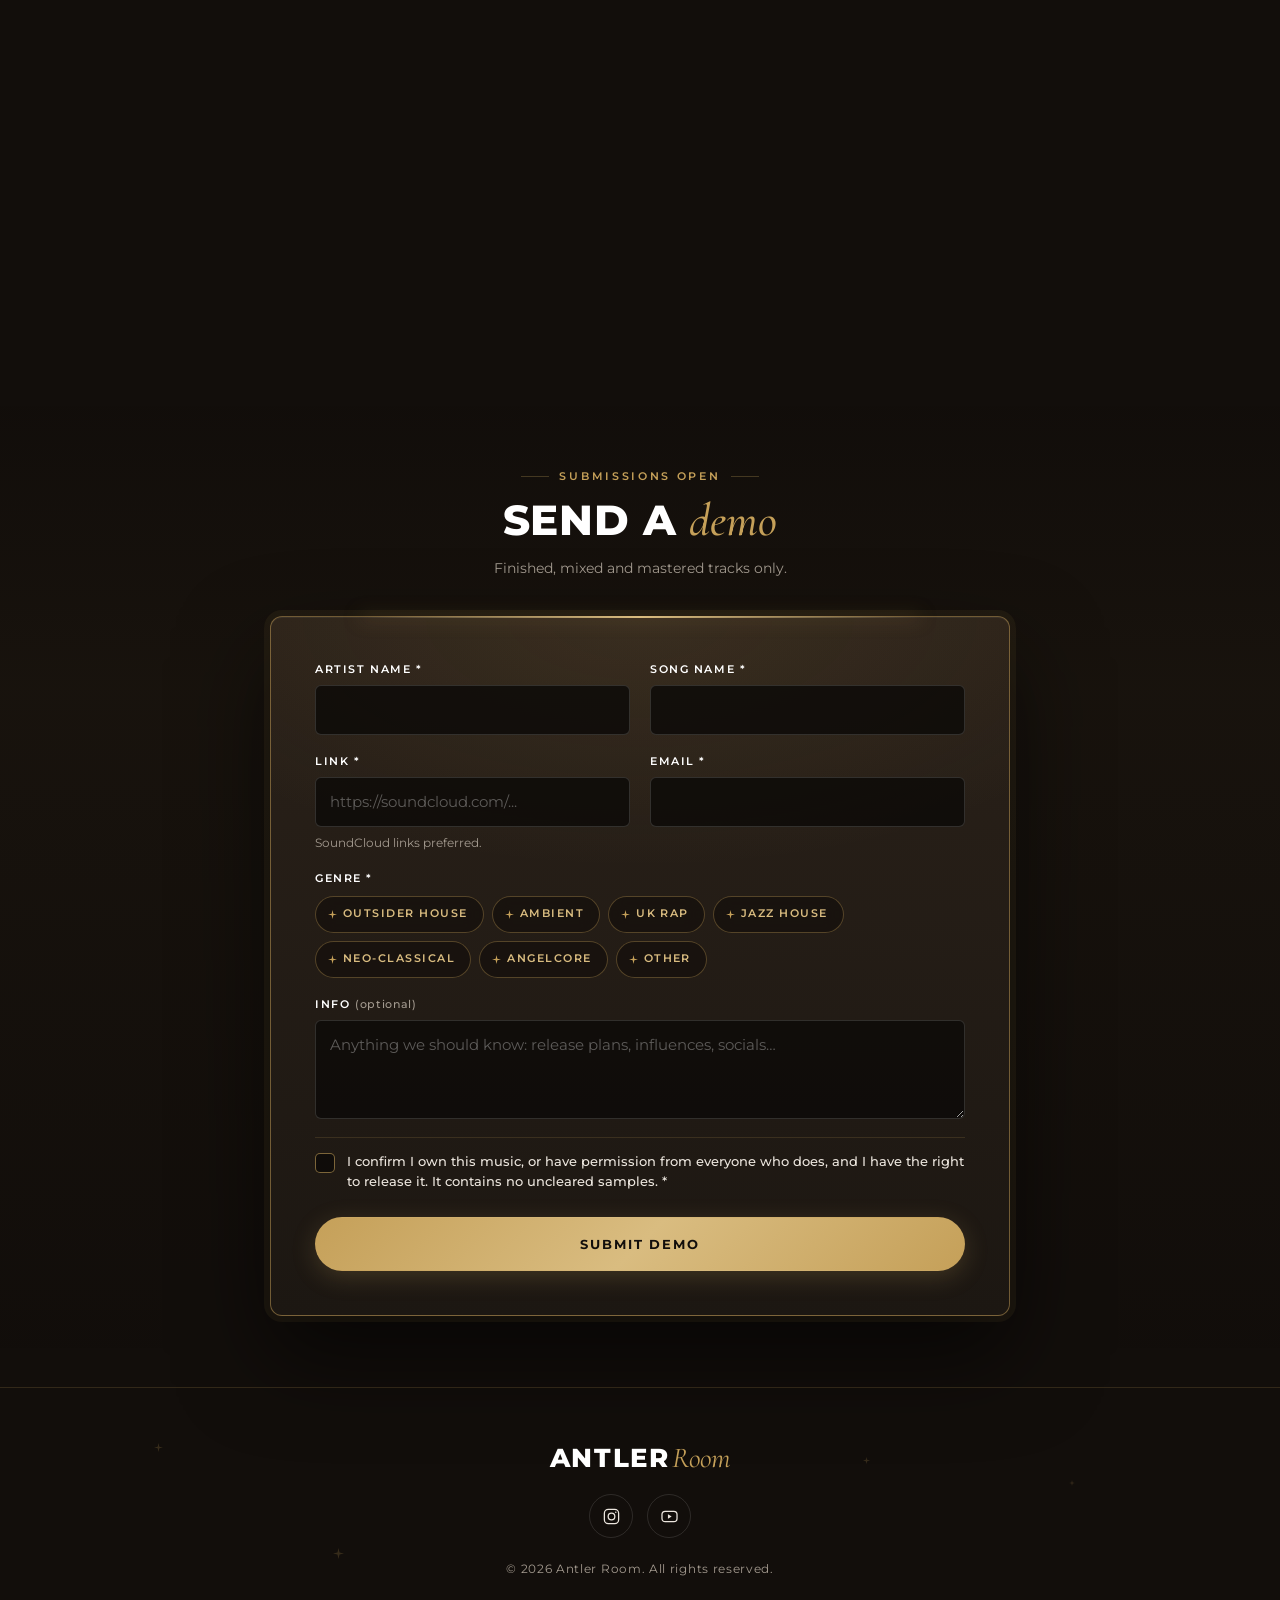
==== commit 5db2aee8: "Add Angelcore to the demo form genre options Co-authored-by: antlerroom <antlerroom@users.noreply.gi" ====
--- a/index.html
+++ b/index.html
@@ -3,14 +3,41 @@
 <head>
   <meta charset="UTF-8">
   <meta name="viewport" content="width=device-width, initial-scale=1.0">
-  <title>Antler Room | Independent Internet Record Label (mock-up)</title>
-  <meta name="description" content="Antler Room is an independent internet record label. Outsider house, ambient, UK rap, jazz house and neo-classical.">
-  <meta name="robots" content="noindex, nofollow">
+  <!-- The inline no-js script below is allowed by its hash; update the hash if that line changes. -->
+  <meta http-equiv="Content-Security-Policy" content="default-src 'self'; script-src 'self' 'sha256-e2g5HkZP+fghbsY1m7moq4GopOo7zRRaAHNyQ2Q7oSI='; style-src 'self'; img-src 'self' data:; font-src 'self'; media-src 'self'; connect-src 'self' https://script.google.com https://script.googleusercontent.com; object-src 'none'; base-uri 'self'; form-action 'self'; upgrade-insecure-requests">
+  <meta name="referrer" content="strict-origin-when-cross-origin">
+  <title>Antler Room | Independent Internet Record Label</title>
+  <meta name="description" content="Antler Room is an independent internet record label for outsider house, ambient, UK rap, jazz house and neo-classical. Our team has driven 10B+ streams and 1T+ social views. Send us your demo.">
+  <link rel="canonical" href="https://antlerroom.co.uk/">
   <meta name="theme-color" content="#120E0B">
-  <link rel="icon" href="data:image/svg+xml,%3Csvg xmlns='http://www.w3.org/2000/svg' viewBox='0 0 16 16'%3E%3Crect width='16' height='16' rx='3' fill='%23120E0B'/%3E%3Cpath d='M8 2L9.1 6.9L14 8L9.1 9.1L8 14L6.9 9.1L2 8L6.9 6.9Z' fill='%23C5A059'/%3E%3C/svg%3E">
+  <link rel="icon" href="favicon.svg" type="image/svg+xml">
+  <link rel="apple-touch-icon" href="media/icons/apple-touch-icon.png">
+
+  <meta property="og:type" content="website">
+  <meta property="og:site_name" content="Antler Room">
+  <meta property="og:locale" content="en_GB">
+  <meta property="og:url" content="https://antlerroom.co.uk/">
+  <meta property="og:title" content="Antler Room | Independent Internet Record Label">
+  <meta property="og:description" content="Outsider house, ambient, UK rap, jazz house and neo-classical. 10B+ streams and 1T+ social views across our team's campaigns. Send us your demo.">
+  <meta property="og:image" content="https://antlerroom.co.uk/media/share/og-image.jpg">
+  <meta property="og:image:width" content="1200">
+  <meta property="og:image:height" content="630">
+  <meta property="og:image:alt" content="Antler Room, Independent Internet Record Label">
+  <meta name="twitter:card" content="summary_large_image">
+  <script type="application/ld+json">
+  {
+    "@context": "https://schema.org",
+    "@type": "Organization",
+    "name": "Antler Room",
+    "url": "https://antlerroom.co.uk/",
+    "logo": "https://antlerroom.co.uk/media/icons/icon-512.png",
+    "description": "Independent internet record label for outsider house, ambient, UK rap, jazz house and neo-classical.",
+    "sameAs": ["https://www.instagram.com/antlerroom/", "https://www.youtube.com/@AntlerRoom"]
+  }
+  </script>
 
   <link rel="preload" href="data/artists.json" as="fetch" crossorigin>
-  <!-- Lead roster card (first artist after sorting artists.json) is the largest paint on most screens; keep in step with SIZES.rosterFeature in mockup.js. -->
+  <!-- Lead roster card (first artist after sorting artists.json) is the largest paint on most screens; keep in step with SIZES.rosterFeature in js/main.js. -->
   <link rel="preload" as="image" href="media/artists/lovi-640.webp" imagesrcset="media/artists/lovi-320.webp 320w, media/artists/lovi-640.webp 640w" imagesizes="(max-width: 700px) calc(100vw - 40px), (max-width: 1200px) calc(50vw - 40px), 548px" fetchpriority="high">
 
   <link rel="stylesheet" href="css/styles.css">
@@ -96,7 +123,7 @@
   <header class="hero" id="top">
     <div class="hero-media" aria-hidden="true">
       <img class="hero-poster" src="media/hero/deer-wall-poster.webp" srcset="media/hero/deer-wall-poster-480.webp 854w, media/hero/deer-wall-poster.webp 1280w" sizes="100vw" width="1280" height="720" alt="" fetchpriority="high">
-      <!-- Sources are attached by mockup.js after the page has loaded, so the video never competes with first paint. -->
+      <!-- Sources are attached by js/main.js after the page has loaded, so the video never competes with first paint. -->
       <video class="hero-video" muted loop playsinline preload="none" data-src="media/hero/deer-wall-720.mp4" data-src-small="media/hero/deer-wall-480.mp4"></video>
       <div class="hero-overlay"></div>
     </div>
@@ -163,29 +190,15 @@
     <section id="stats" class="section section--stats" aria-label="Team track record in numbers">
       <div class="container">
         <div class="stats-row">
-          <div class="stat" data-stat="streams">
-            <button class="stat-toggle" type="button" aria-expanded="false" aria-controls="stat-streams-back">
-              <span class="visually-hidden">10B+ streams: show the biggest records</span>
-            </button>
-            <div class="stat-face stat-front">
-              <span class="stat-number" data-count-to="10" data-suffix="B+">10B+</span>
-              <span class="stat-label">Streams</span>
-              <span class="stat-full">10,000,000,000+</span>
-              <span class="stat-hint" aria-hidden="true">See the records</span>
-            </div>
-            <div class="stat-face stat-back" id="stat-streams-back"></div>
+          <div class="stat">
+            <span class="stat-number" data-count-to="10" data-suffix="B+">10B+</span>
+            <span class="stat-label">Streams</span>
+            <span class="stat-full">10,000,000,000+</span>
           </div>
-          <div class="stat" data-stat="social_views">
-            <button class="stat-toggle" type="button" aria-expanded="false" aria-controls="stat-social-back">
-              <span class="visually-hidden">1T+ social views: show the biggest campaigns</span>
-            </button>
-            <div class="stat-face stat-front">
-              <span class="stat-number stat-number--reveal">1T+</span>
-              <span class="stat-label">Social views</span>
-              <span class="stat-full">1,000,000,000,000+</span>
-              <span class="stat-hint" aria-hidden="true">See the campaigns</span>
-            </div>
-            <div class="stat-face stat-back" id="stat-social-back"></div>
+          <div class="stat">
+            <span class="stat-number stat-number--reveal">1T+</span>
+            <span class="stat-label">Social views</span>
+            <span class="stat-full">1,000,000,000,000+</span>
           </div>
         </div>
         <p class="stats-note">Across the campaigns our team has run.</p>
@@ -333,6 +346,7 @@
                   <label class="genre-option"><input type="radio" name="genre" value="UK Rap"><span class="pill"><svg aria-hidden="true"><use href="#sparkle"/></svg>UK Rap</span></label>
                   <label class="genre-option"><input type="radio" name="genre" value="Jazz House"><span class="pill"><svg aria-hidden="true"><use href="#sparkle"/></svg>Jazz House</span></label>
                   <label class="genre-option"><input type="radio" name="genre" value="Neo-classical"><span class="pill"><svg aria-hidden="true"><use href="#sparkle"/></svg>Neo-classical</span></label>
+                  <label class="genre-option"><input type="radio" name="genre" value="Angelcore"><span class="pill"><svg aria-hidden="true"><use href="#sparkle"/></svg>Angelcore</span></label>
                   <label class="genre-option"><input type="radio" name="genre" value="Other"><span class="pill"><svg aria-hidden="true"><use href="#sparkle"/></svg>Other</span></label>
                 </div>
                 <span class="form-error" aria-live="polite"></span>
@@ -358,6 +372,7 @@
               </div>
             </div>
 
+            <p class="form-status" role="alert" hidden></p>
             <button type="submit" class="btn btn--gold btn--block form-submit">Submit demo</button>
           </form>
         </div>
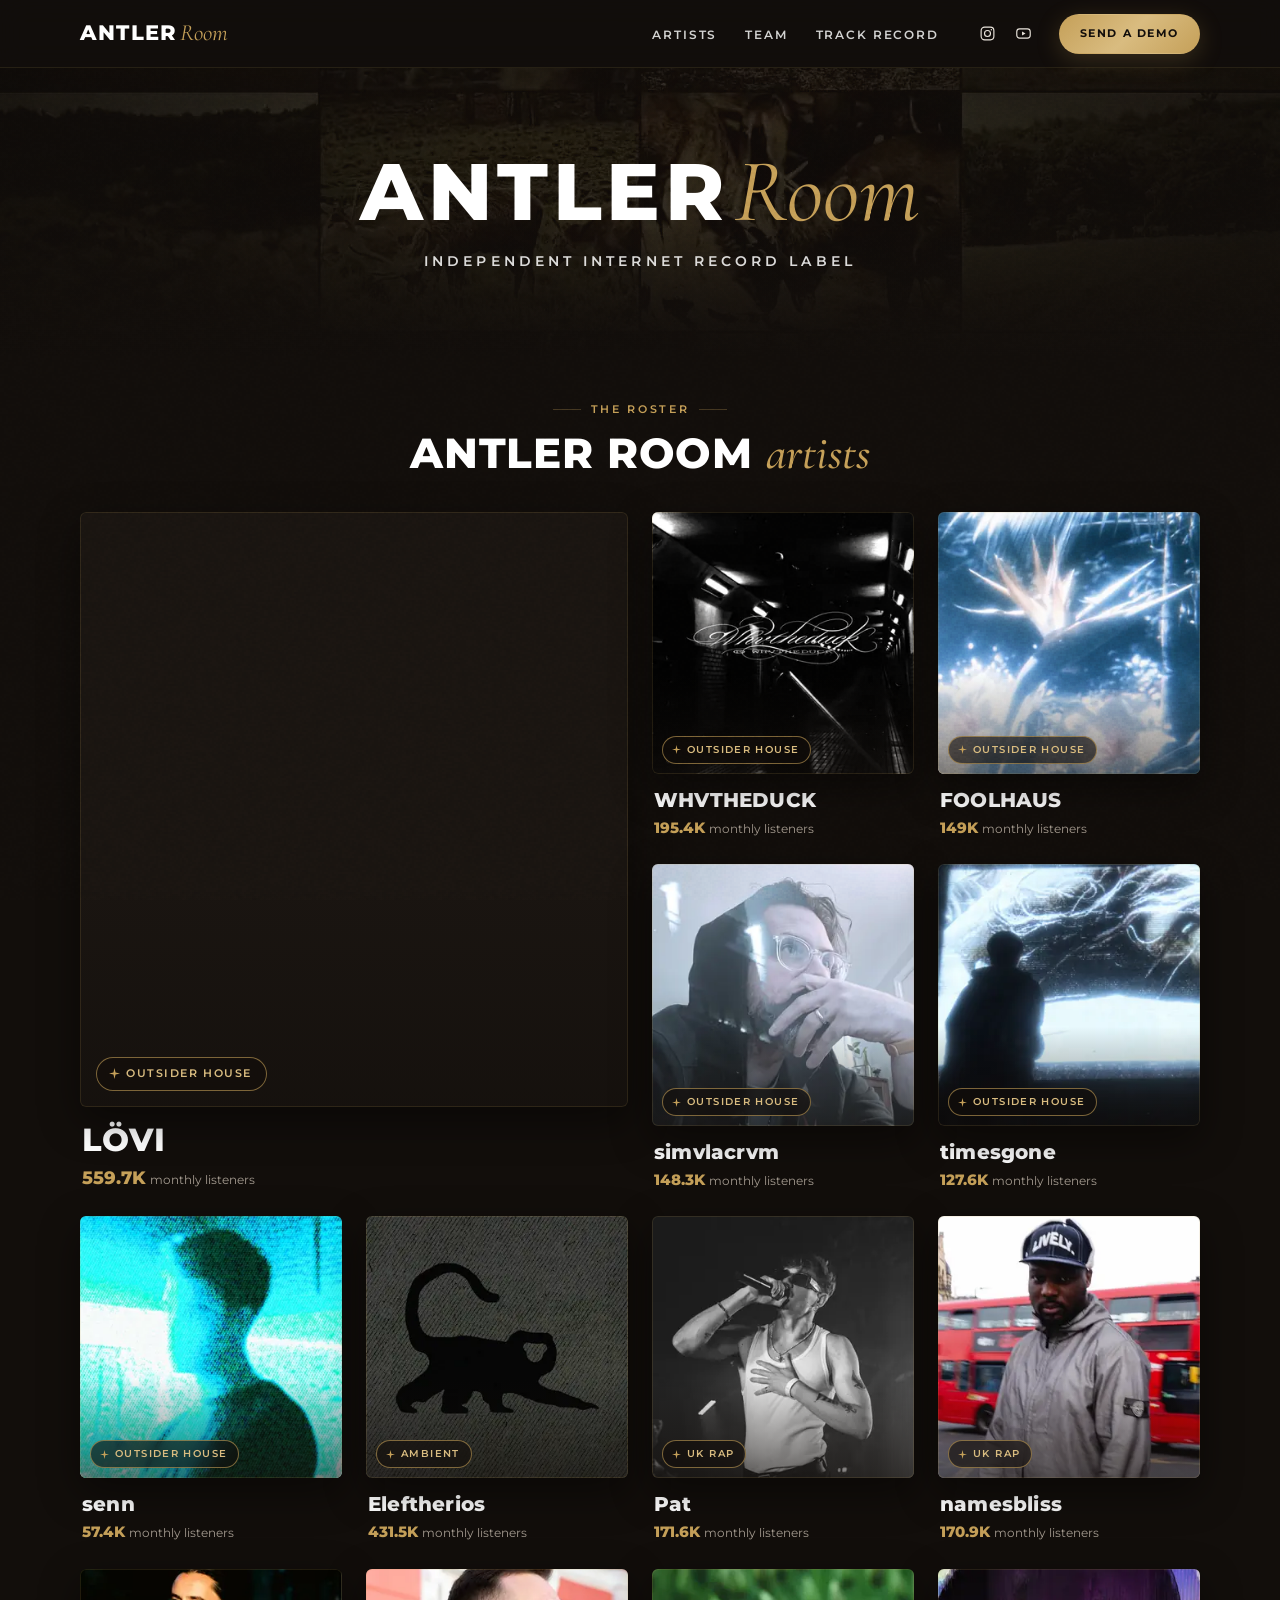
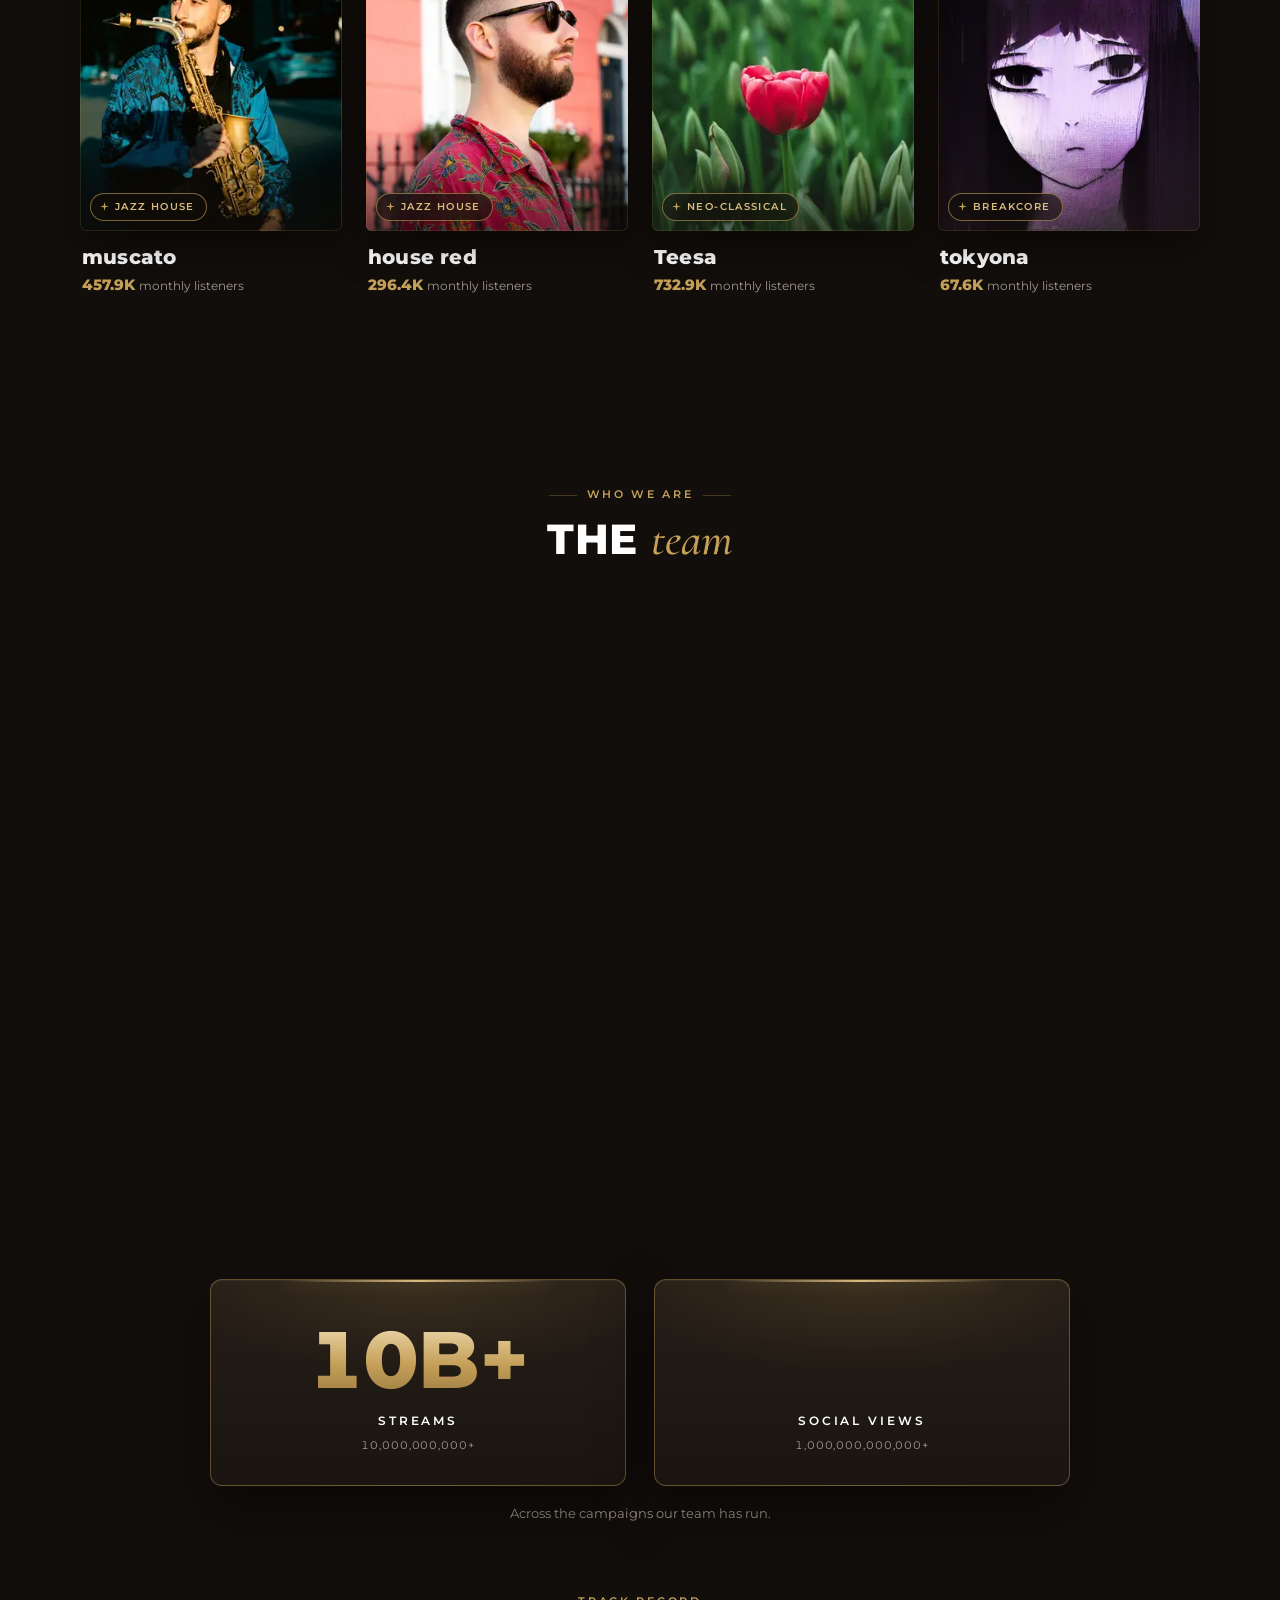
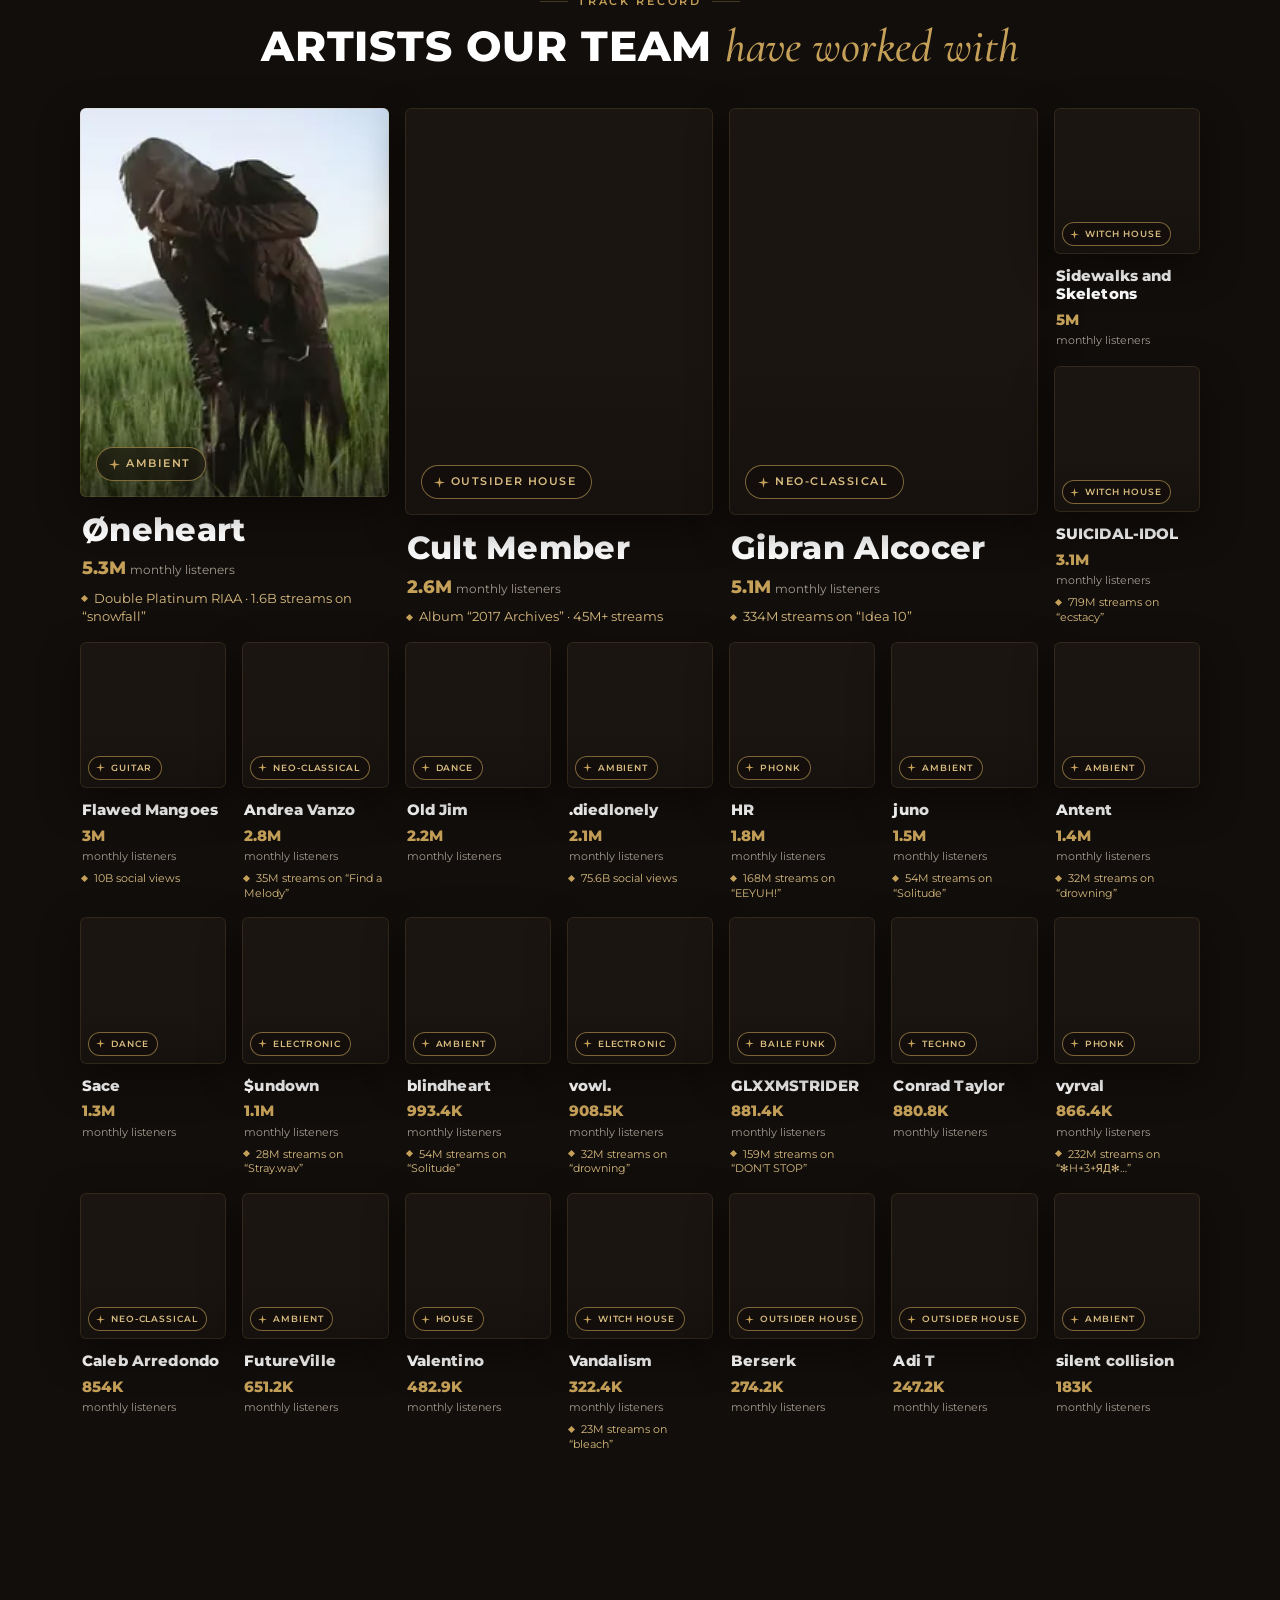
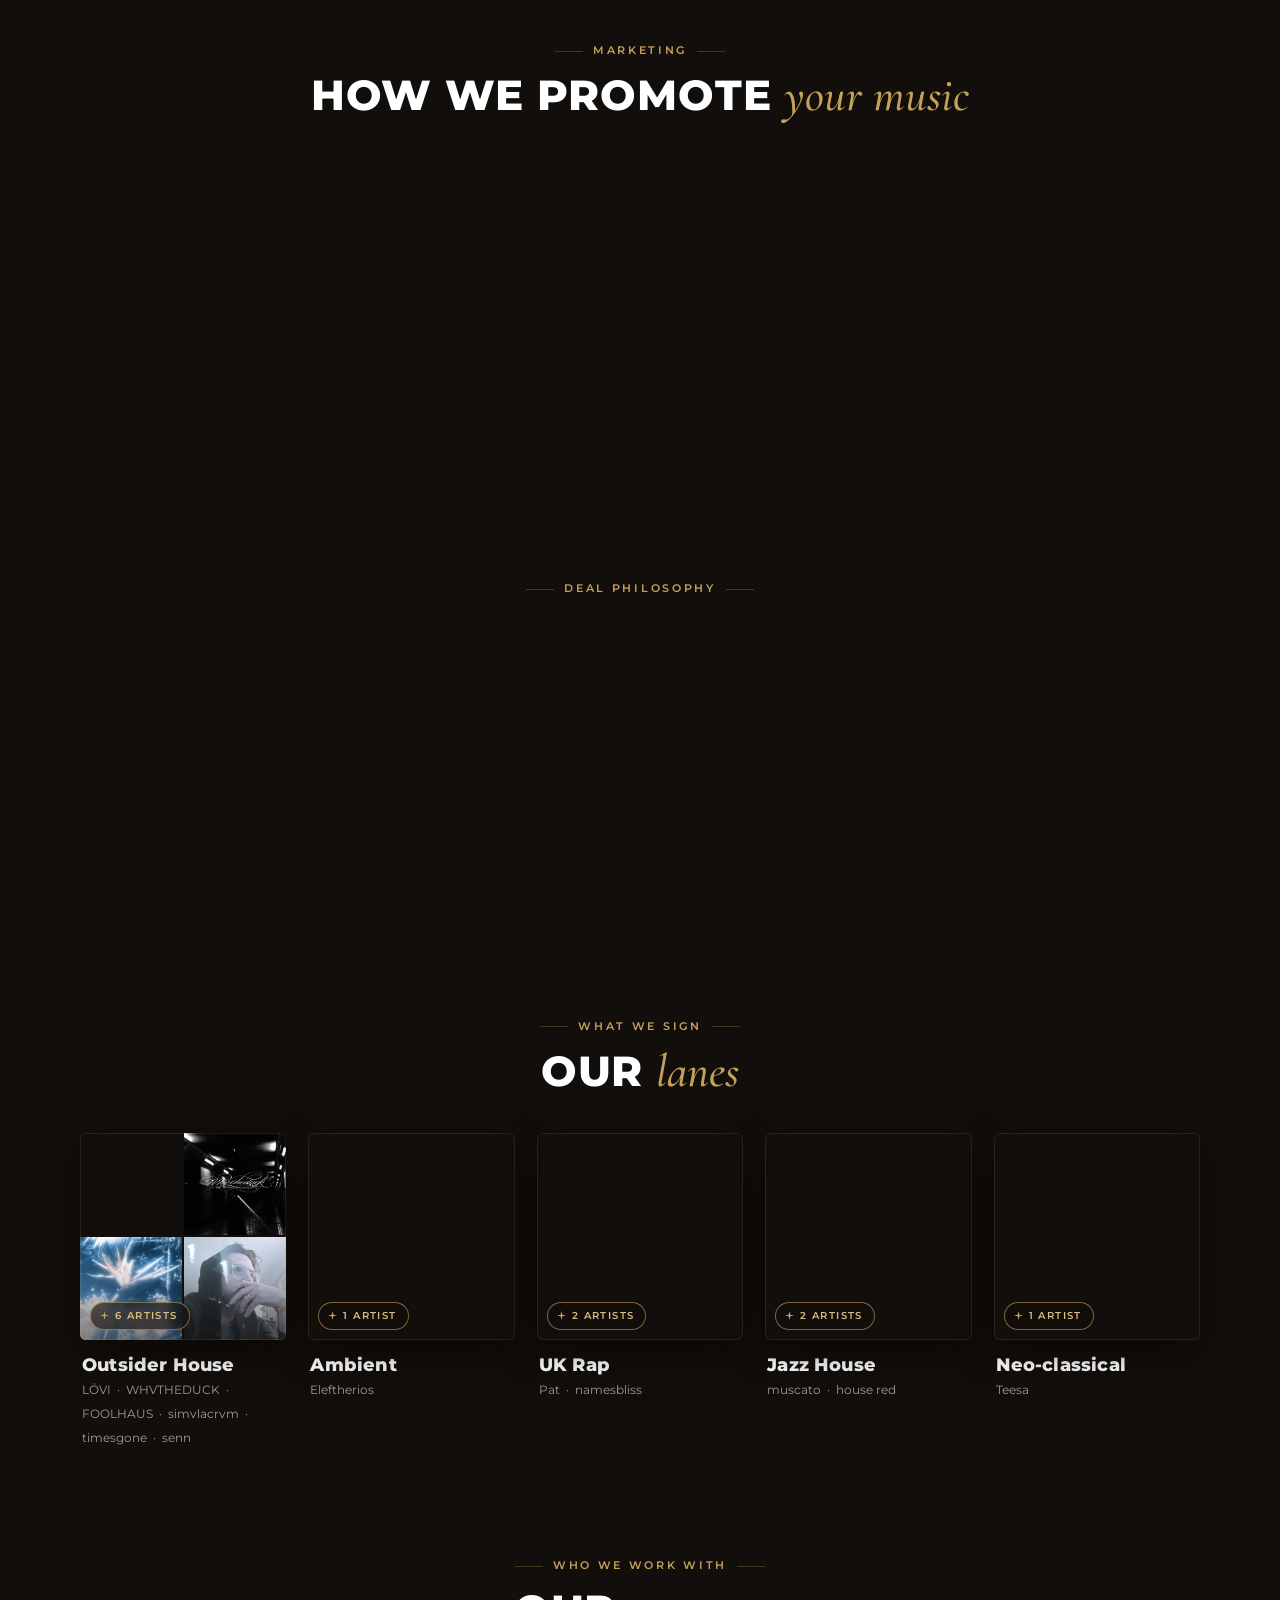
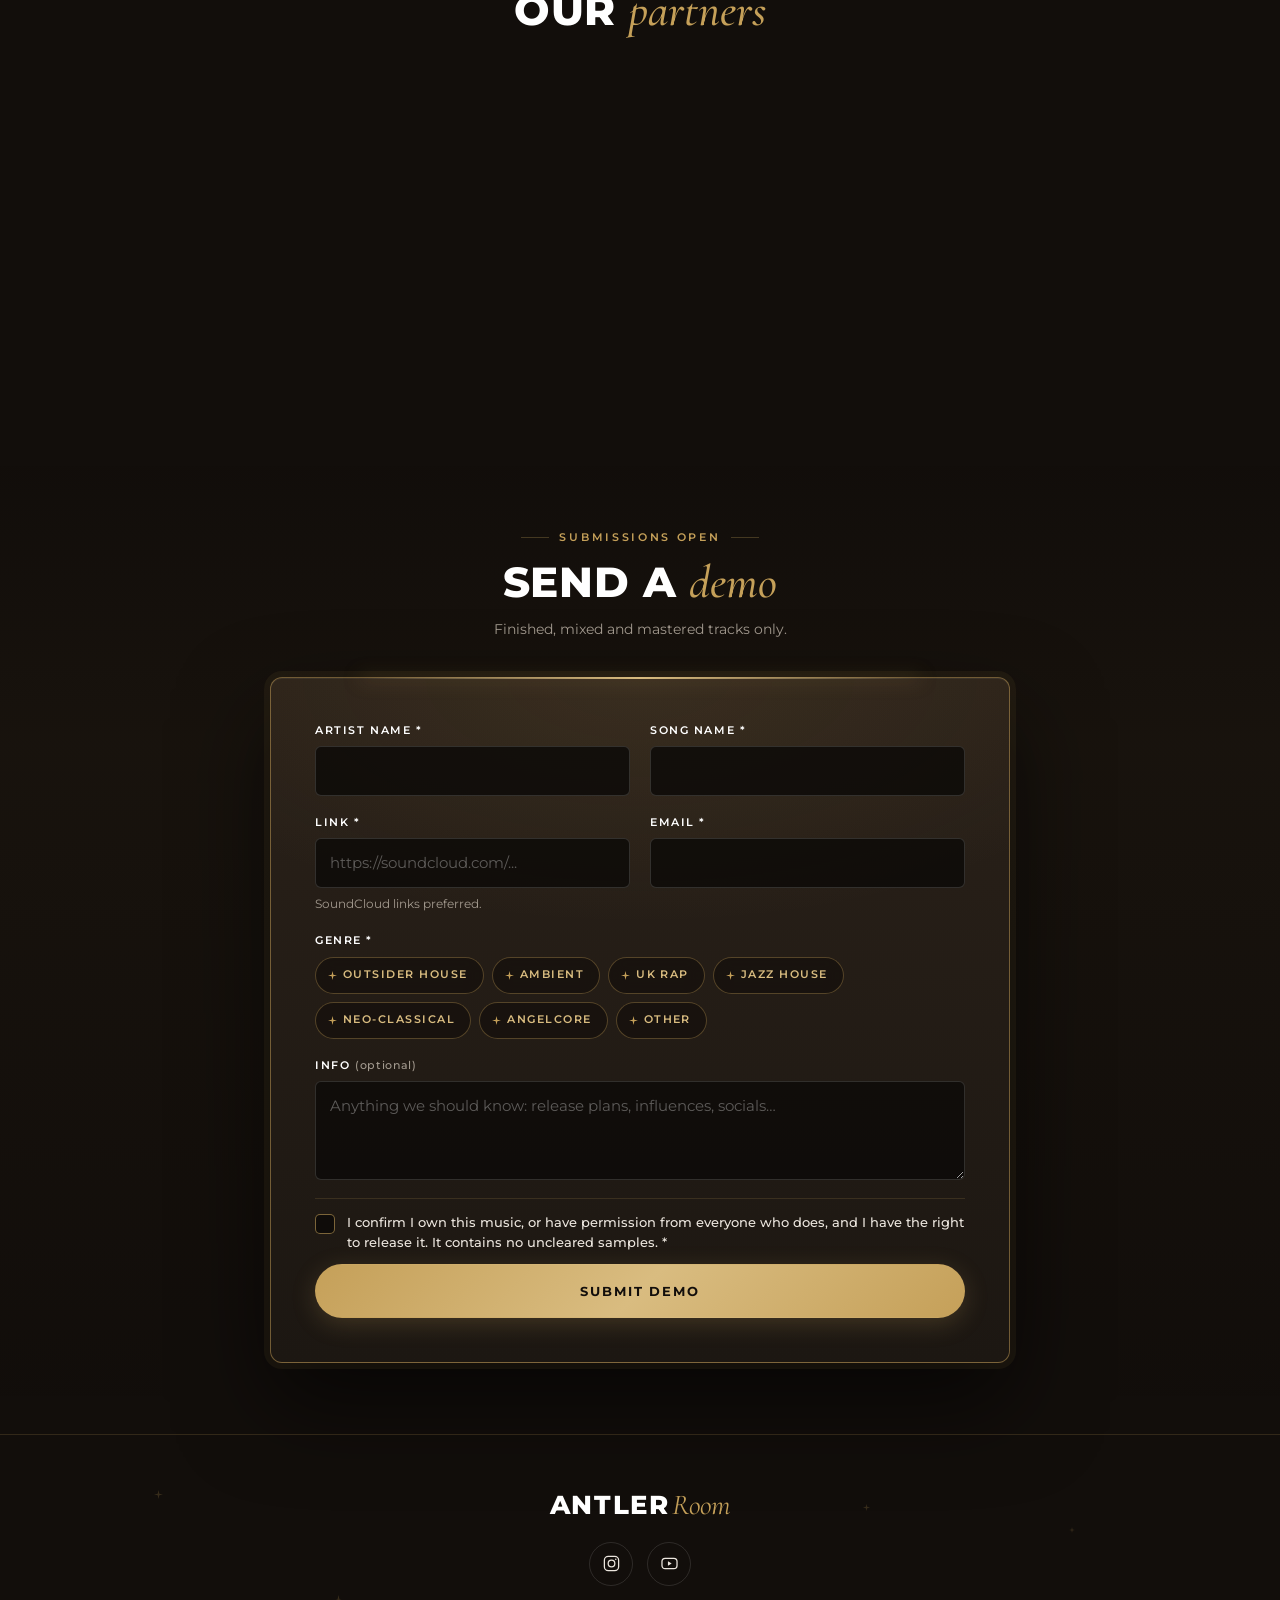
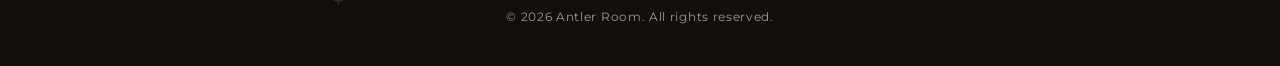
==== commit a736a4e5: "Show Downtown and SoundOn as transparent logos so they render cleanly on mobile Co-authored-by: antl" ====
--- a/index.html
+++ b/index.html
@@ -286,12 +286,12 @@
         </header>
         <div class="partners-row">
           <article class="partner-card fade-in">
-            <h3 class="partner-logo partner-logo--downtown"><img src="media/partners/downtown.webp" alt="Downtown" width="640" height="458" loading="lazy" decoding="async"></h3>
+            <h3 class="partner-logo partner-logo--downtown"><img src="media/partners/downtown.webp" alt="Downtown" width="484" height="120" loading="lazy" decoding="async"></h3>
             <span class="pill"><svg aria-hidden="true"><use href="#sparkle"/></svg>Distribution</span>
             <p class="partner-desc">Full distribution through Downtown Artist &amp; Label Services. Reliable infrastructure that gets every release everywhere, on time.</p>
           </article>
           <article class="partner-card fade-in">
-            <h3 class="partner-logo partner-logo--soundon"><img src="media/partners/soundon.webp" alt="SoundOn" width="225" height="225" loading="lazy" decoding="async"></h3>
+            <h3 class="partner-logo partner-logo--soundon"><img src="media/partners/soundon.svg" alt="SoundOn" width="1033" height="182" loading="lazy" decoding="async"></h3>
             <span class="pill"><svg aria-hidden="true"><use href="#sparkle"/></svg>Distribution &middot; TikTok</span>
             <p class="partner-desc">TikTok&rsquo;s own distribution platform, with promo support built in and a direct line to TikTok and CapCut.</p>
           </article>
--- a/css/styles.css
+++ b/css/styles.css
@@ -1,4 +1,4 @@
-/* Antler Room redesign mock-up */
+/* Antler Room */
 
 /* Self-hosted variable fonts (Google Fonts latin subset). Other scripts fall back to system fonts. */
 @font-face {
@@ -296,6 +296,10 @@
 .hero-title { display: inline-flex; align-items: baseline; gap: 0.15em; line-height: 1; }
 .hero-title-antler { font-weight: 800; font-size: clamp(2.6rem, 8vw, 5rem); letter-spacing: 0.06em; color: var(--white); }
 .hero-title-room { font-family: var(--font-serif); font-style: italic; font-weight: 400; font-size: clamp(2.9rem, 9vw, 5.6rem); color: var(--gold); }
+@media (max-width: 360px) {
+  .hero-title-antler { font-size: 2.2rem; }
+  .hero-title-room { font-size: 2.5rem; }
+}
 .hero-line {
   margin-top: 14px;
   font-size: clamp(0.72rem, 1.6vw, 0.85rem);
@@ -597,6 +601,9 @@
 .form-honeypot { position: absolute; left: -9999px; width: 1px; height: 1px; overflow: hidden; opacity: 0; pointer-events: none; }
 
 .form-submit { margin-top: 26px; min-height: 54px; font-size: 0.82rem; }
+.form-submit:disabled { opacity: 0.7; cursor: progress; }
+.form-status { margin-top: 18px; font-size: 0.85rem; text-align: center; color: var(--error); }
+.form-status + .form-submit { margin-top: 12px; }
 
 .form-success { position: relative; display: flex; flex-direction: column; align-items: center; gap: 12px; text-align: center; padding: clamp(12px, 3vw, 28px) 0; }
 .form-success-grain { position: absolute; top: -10px; left: 50%; width: 260px; height: 150px; transform: translateX(-50%); pointer-events: none; }
@@ -619,18 +626,11 @@
 
 .section--stats { padding: clamp(28px, 4vw, 48px) 0 clamp(36px, 5vw, 60px); text-align: center; }
 .stats-row { display: grid; grid-template-columns: repeat(2, minmax(0, 1fr)); gap: clamp(12px, 2.4vw, 28px); max-width: 860px; margin: 0 auto; }
-/* Flip card: both faces share one grid cell, so the card is as tall as the taller face. */
 .stat {
-  position: relative;
-  display: grid;
-  perspective: 1400px;
-  transition: transform 0.35s cubic-bezier(.2,.7,.2,1);
-}
-.stat-face {
-  grid-area: 1 / 1;
   position: relative;
   display: flex;
   flex-direction: column;
+  align-items: center;
   padding: clamp(24px, 4vw, 40px) 16px clamp(20px, 3vw, 30px);
   border: 1px solid rgba(197, 160, 89, 0.4);
   border-radius: 12px;
@@ -639,17 +639,10 @@
     linear-gradient(180deg, #261E17 0%, #1A1511 100%);
   box-shadow: inset 0 1px 0 rgba(255, 255, 255, 0.05), 0 24px 60px rgba(0, 0, 0, 0.45);
   overflow: hidden;
-  -webkit-backface-visibility: hidden;
-  backface-visibility: hidden;
-  transition: transform 0.8s cubic-bezier(.3,.7,.2,1), border-color 0.3s ease, box-shadow 0.3s ease;
-}
-.stat-front { align-items: center; justify-content: center; }
-.stat-back { transform: rotateY(180deg); padding: clamp(18px, 2.6vw, 26px) clamp(12px, 2.4vw, 26px); text-align: left; }
-.stat.is-flipped .stat-front { transform: rotateY(-180deg); }
-.stat.is-flipped .stat-back { transform: rotateY(0deg); }
-
-/* Spotlight that follows the pointer (position set in mockup.js). */
-.stat-face::after {
+  transition: transform 0.35s cubic-bezier(.2,.7,.2,1), border-color 0.3s ease, box-shadow 0.3s ease;
+}
+/* Spotlight that follows the pointer (position set in main.js). */
+.stat::after {
   content: '';
   position: absolute;
   inset: 0;
@@ -658,87 +651,10 @@
   opacity: 0;
   transition: opacity 0.3s ease;
 }
-.stat:hover { transform: translateY(-4px); }
-.stat:hover .stat-face { border-color: rgba(217, 188, 128, 0.75); box-shadow: inset 0 1px 0 rgba(255, 255, 255, 0.06), 0 28px 70px rgba(0, 0, 0, 0.5), 0 0 40px rgba(197, 160, 89, 0.14); }
-.stat:hover .stat-face::after { opacity: 1; }
-
-.stat-toggle {
-  position: absolute;
-  inset: 0;
-  z-index: 3;
-  border: 0;
-  border-radius: 12px;
-  background: none;
-  cursor: pointer;
-}
-.stat-toggle:focus-visible { outline-offset: 4px; }
-.no-js .stat-toggle, .no-js .stat-hint { display: none; }
-
-.stat-hint {
-  display: inline-flex;
-  align-items: center;
-  gap: 6px;
-  margin-top: 14px;
-  font-size: 0.62rem;
-  font-weight: 600;
-  letter-spacing: 0.2em;
-  text-transform: uppercase;
-  color: var(--gold);
-  opacity: 0.75;
-  transition: opacity 0.25s ease;
-}
-.stat-hint::after { content: '\21BB'; font-size: 0.95rem; letter-spacing: 0; transition: transform 0.5s ease; }
-.stat:hover .stat-hint { opacity: 1; }
-.stat:hover .stat-hint::after { transform: rotate(180deg); }
-
-.stat-back-head { display: flex; justify-content: space-between; align-items: baseline; gap: 8px; margin-bottom: 10px; }
-.stat-back-title { font-size: 0.62rem; font-weight: 700; letter-spacing: 0.22em; text-transform: uppercase; color: var(--gold); }
-.stat-back-total { font-size: 0.62rem; letter-spacing: 0.12em; text-transform: uppercase; color: var(--muted); white-space: nowrap; }
-.stat-list { list-style: none; display: grid; gap: 2px; }
-.stat-item {
-  display: grid;
-  grid-template-columns: 34px minmax(0, 1fr) auto;
-  align-items: center;
-  gap: 10px;
-  padding: 6px 0;
-  border-top: 1px solid rgba(197, 160, 89, 0.12);
-  opacity: 0;
-  transform: translateX(10px);
-  transition: opacity 0.4s ease, transform 0.4s ease;
-}
-.stat.is-flipped .stat-item { opacity: 1; transform: none; transition-delay: calc(0.3s + var(--i) * 0.06s); }
-.stat-item img, .stat-item .art-placeholder { position: relative; width: 34px; height: 34px; border-radius: 50%; object-fit: cover; }
-.stat-item-name { min-width: 0; font-size: 0.8rem; font-weight: 700; line-height: 1.25; color: var(--white); overflow: hidden; text-overflow: ellipsis; white-space: nowrap; }
-.stat-item-name small { display: block; font-size: 0.68rem; font-weight: 500; color: var(--muted); overflow: hidden; text-overflow: ellipsis; }
-.stat-item-value { font-size: 1rem; font-weight: 800; color: var(--gold-light); font-variant-numeric: tabular-nums; }
-
-.low-power .stat-face, .low-power .stat.is-flipped .stat-face { transform: none; transition: opacity 0.35s ease, border-color 0.3s ease; }
-.low-power .stat-back { opacity: 0; visibility: hidden; }
-.low-power .stat.is-flipped .stat-front { opacity: 0; visibility: hidden; }
-.low-power .stat.is-flipped .stat-back { opacity: 1; visibility: visible; }
-
-@media (max-width: 480px) {
-  .stat-hint { font-size: 0.54rem; letter-spacing: 0.1em; white-space: nowrap; }
-  .stat-back { padding: 14px 10px; }
-  .stat-back-total { display: none; }
-  .stat-item { grid-template-columns: minmax(0, 1fr) auto; gap: 6px; padding: 5px 0; }
-  .stat-item img, .stat-item .art-placeholder { display: none; }
-  .stat-item-name { font-size: 0.7rem; }
-  .stat-item-name small { font-size: 0.6rem; }
-  .stat-item-value { font-size: 0.82rem; }
-}
-
-.visually-hidden {
-  position: absolute !important;
-  width: 1px;
-  height: 1px;
-  overflow: hidden;
-  clip: rect(0 0 0 0);
-  clip-path: inset(50%);
-  white-space: nowrap;
-}
-
-.stat-face::before {
+.stat:hover { transform: translateY(-4px); border-color: rgba(217, 188, 128, 0.75); box-shadow: inset 0 1px 0 rgba(255, 255, 255, 0.06), 0 28px 70px rgba(0, 0, 0, 0.5), 0 0 40px rgba(197, 160, 89, 0.14); }
+.stat:hover::after { opacity: 1; }
+
+.stat::before {
   content: '';
   position: absolute;
   top: 0;
@@ -771,7 +687,7 @@
 
 /* ---------- Track record ---------- */
 
-/* Lead-card count is picked in mockup.js so 7 / 4 / 2 columns leave no orphan row. */
+/* Lead-card count is picked in main.js so 7 / 4 / 2 columns leave no orphan row. */
 .section--track { padding-top: 0; }
 @media (min-width: 1200px) {
   .worked-grid { grid-template-columns: repeat(7, minmax(0, 1fr)); gap: 16px; }
@@ -865,7 +781,8 @@
 }
 @keyframes orbit-spin { to { transform: rotate(360deg); } }
 
-@media (max-width: 760px) {
+/* The orbit's pills reach ~190px from its centre, which doesn't fit beside the copy below 900px. */
+@media (max-width: 900px) {
   .promote-layout { grid-template-columns: 1fr; }
   .orbit { width: auto; height: auto; display: flex; flex-wrap: wrap; justify-content: center; gap: 8px; }
   .orbit-ring, .orbit-center { display: none; }
@@ -914,9 +831,10 @@
 .lane-card:hover .lane-mosaic img { transform: scale(1.04); }
 
 .lane-card .artist-name { font-size: clamp(1rem, 1.6vw, 1.15rem); }
-.lane-artists { margin-top: 6px; display: flex; flex-wrap: wrap; gap: 2px 0; font-size: 0.74rem; color: var(--muted); }
+.lane-artists { margin-top: 2px; display: flex; flex-wrap: wrap; align-items: center; font-size: 0.74rem; color: var(--muted); }
 .lane-artists li:not(:last-child)::after { content: '·'; margin: 0 6px; color: var(--gold); }
-.lane-artist { transition: color 0.2s ease; }
+/* Padding brings the tap target to 24px tall without changing the visual rhythm. */
+.lane-artist { display: inline-block; padding: 5px 0; line-height: 14px; transition: color 0.2s ease; }
 .lane-artist:hover, .lane-artist:focus-visible { color: var(--gold-light); }
 
 @media (min-width: 701px) and (max-width: 1024px) {
@@ -958,11 +876,10 @@
   transition: border-color 0.35s ease, transform 0.45s cubic-bezier(.2,.7,.2,1);
 }
 .partner-card:hover { border-color: rgba(197, 160, 89, 0.6); transform: translateY(-4px); }
-/* Both logos ship on black; screen blending drops the black so only the wordmark shows. */
-.partner-logo { height: clamp(110px, 13vw, 140px); width: 100%; display: grid; place-items: center; overflow: hidden; }
-.partner-logo img { max-width: none; mix-blend-mode: screen; filter: contrast(1.35); }
-.partner-logo--downtown img { width: clamp(240px, 28vw, 300px); }
-.partner-logo--soundon img { width: clamp(190px, 22vw, 230px); }
+.partner-logo { height: clamp(100px, 11vw, 122px); padding-top: 14px; width: 100%; display: grid; place-items: center; }
+.partner-logo img { width: auto; max-width: 100%; }
+.partner-logo--downtown img { height: clamp(46px, 5.4vw, 58px); }
+.partner-logo--soundon img { height: clamp(30px, 3.5vw, 38px); }
 .partner-desc { max-width: 340px; font-size: 0.82rem; line-height: 1.55; color: var(--muted); }
 @media (max-width: 640px) { .partners-row { grid-template-columns: 1fr; } }
 
